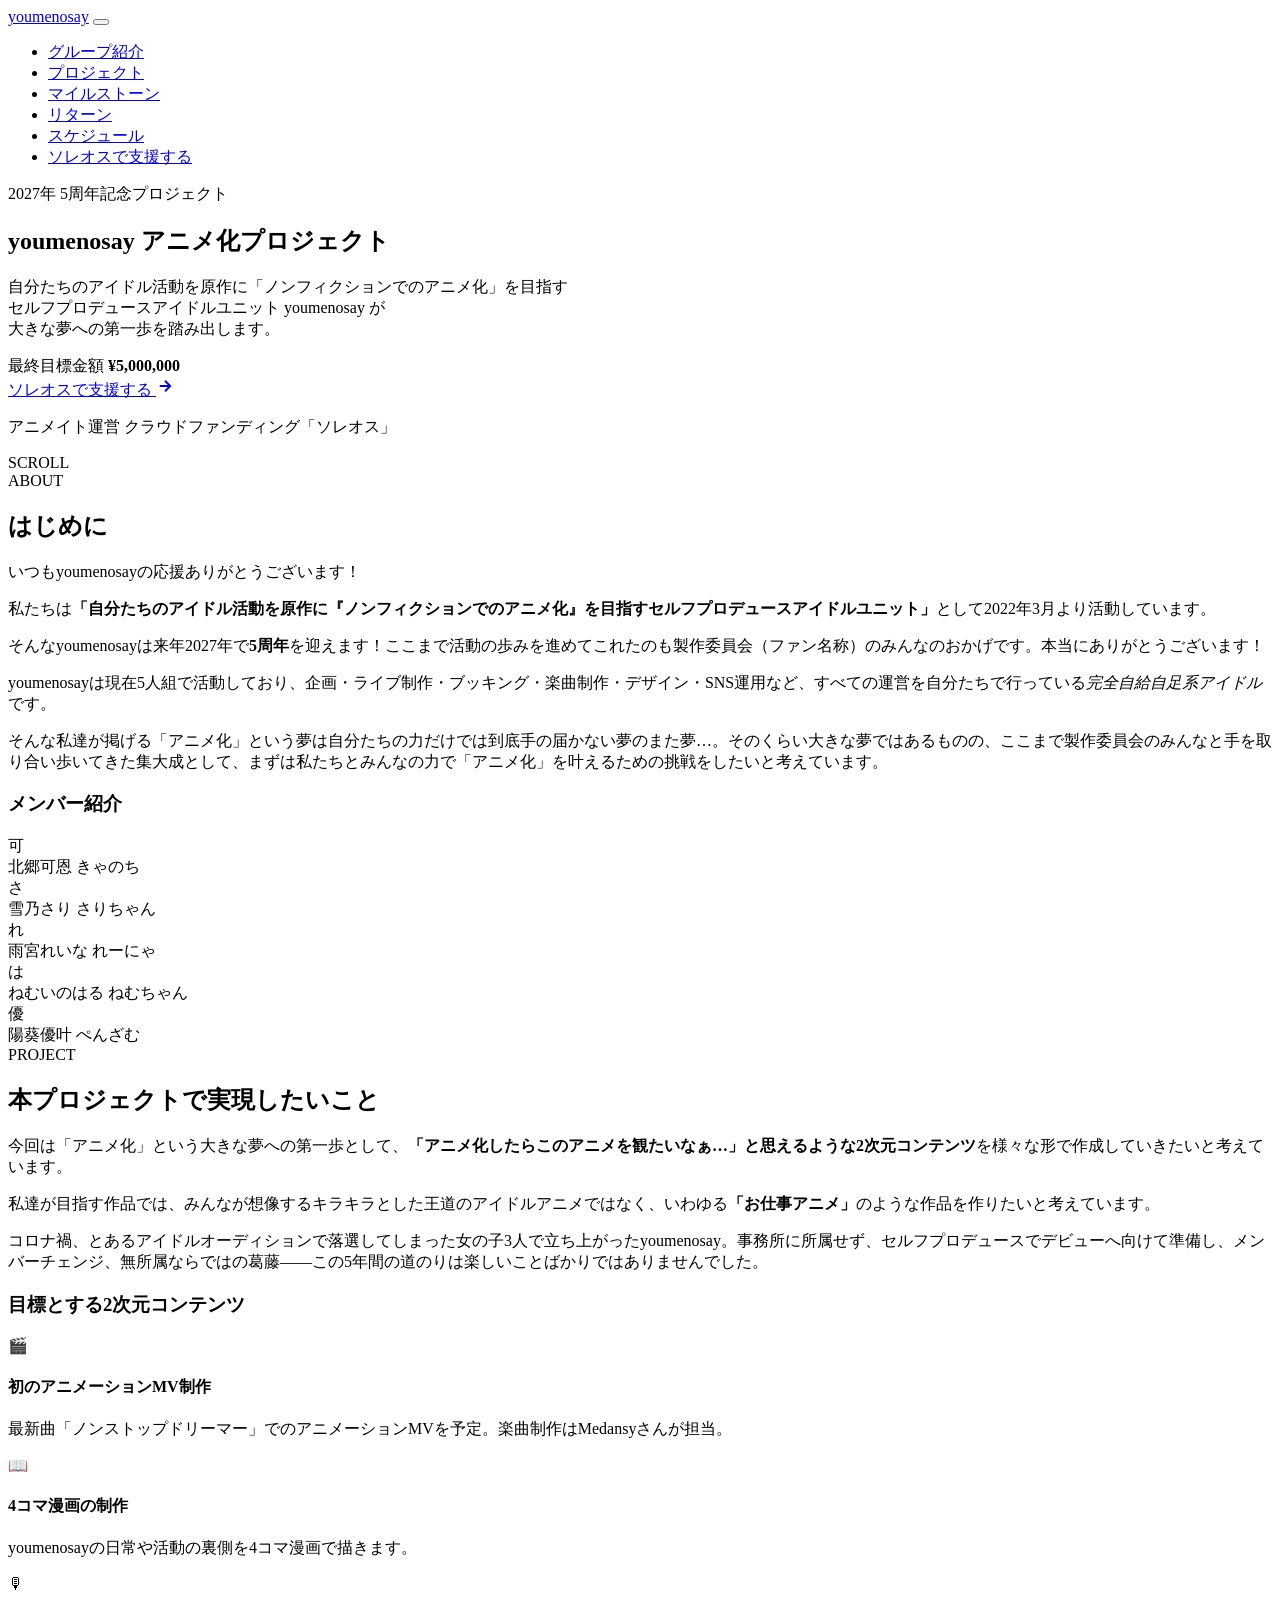
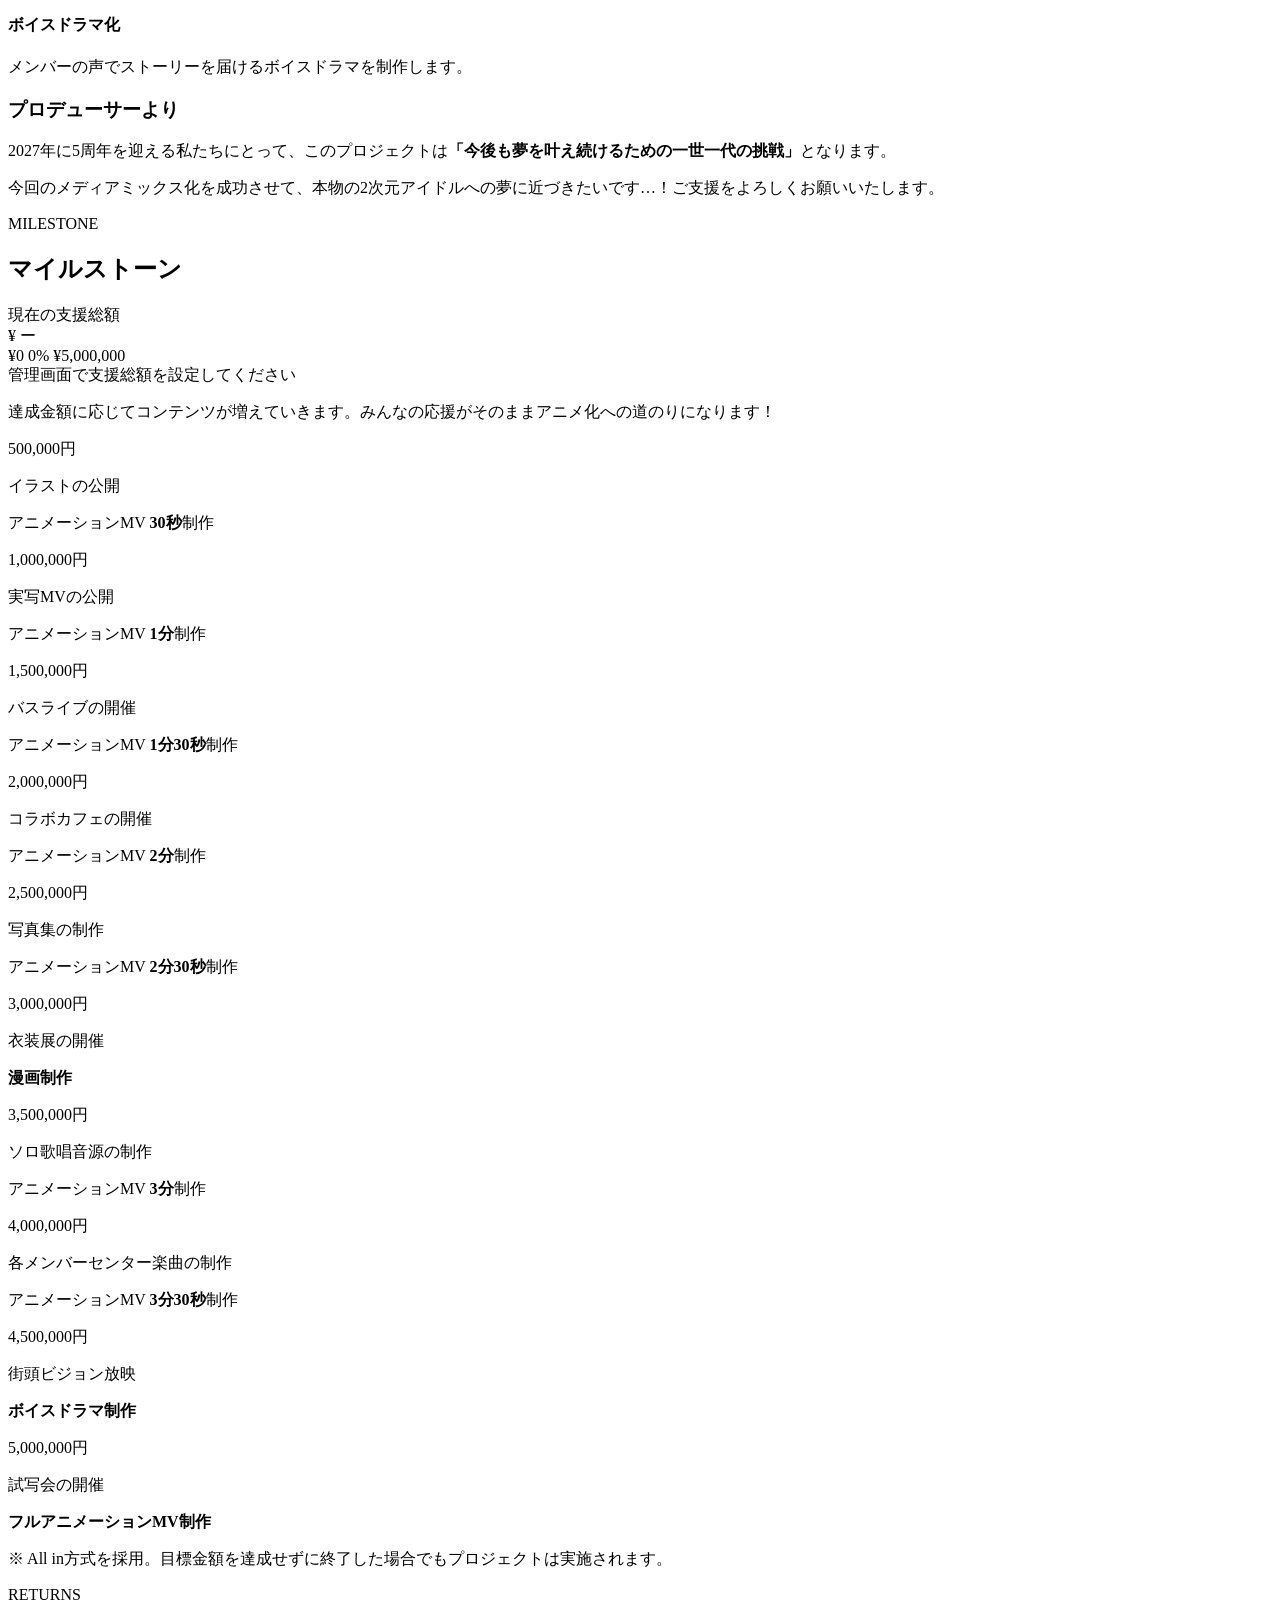
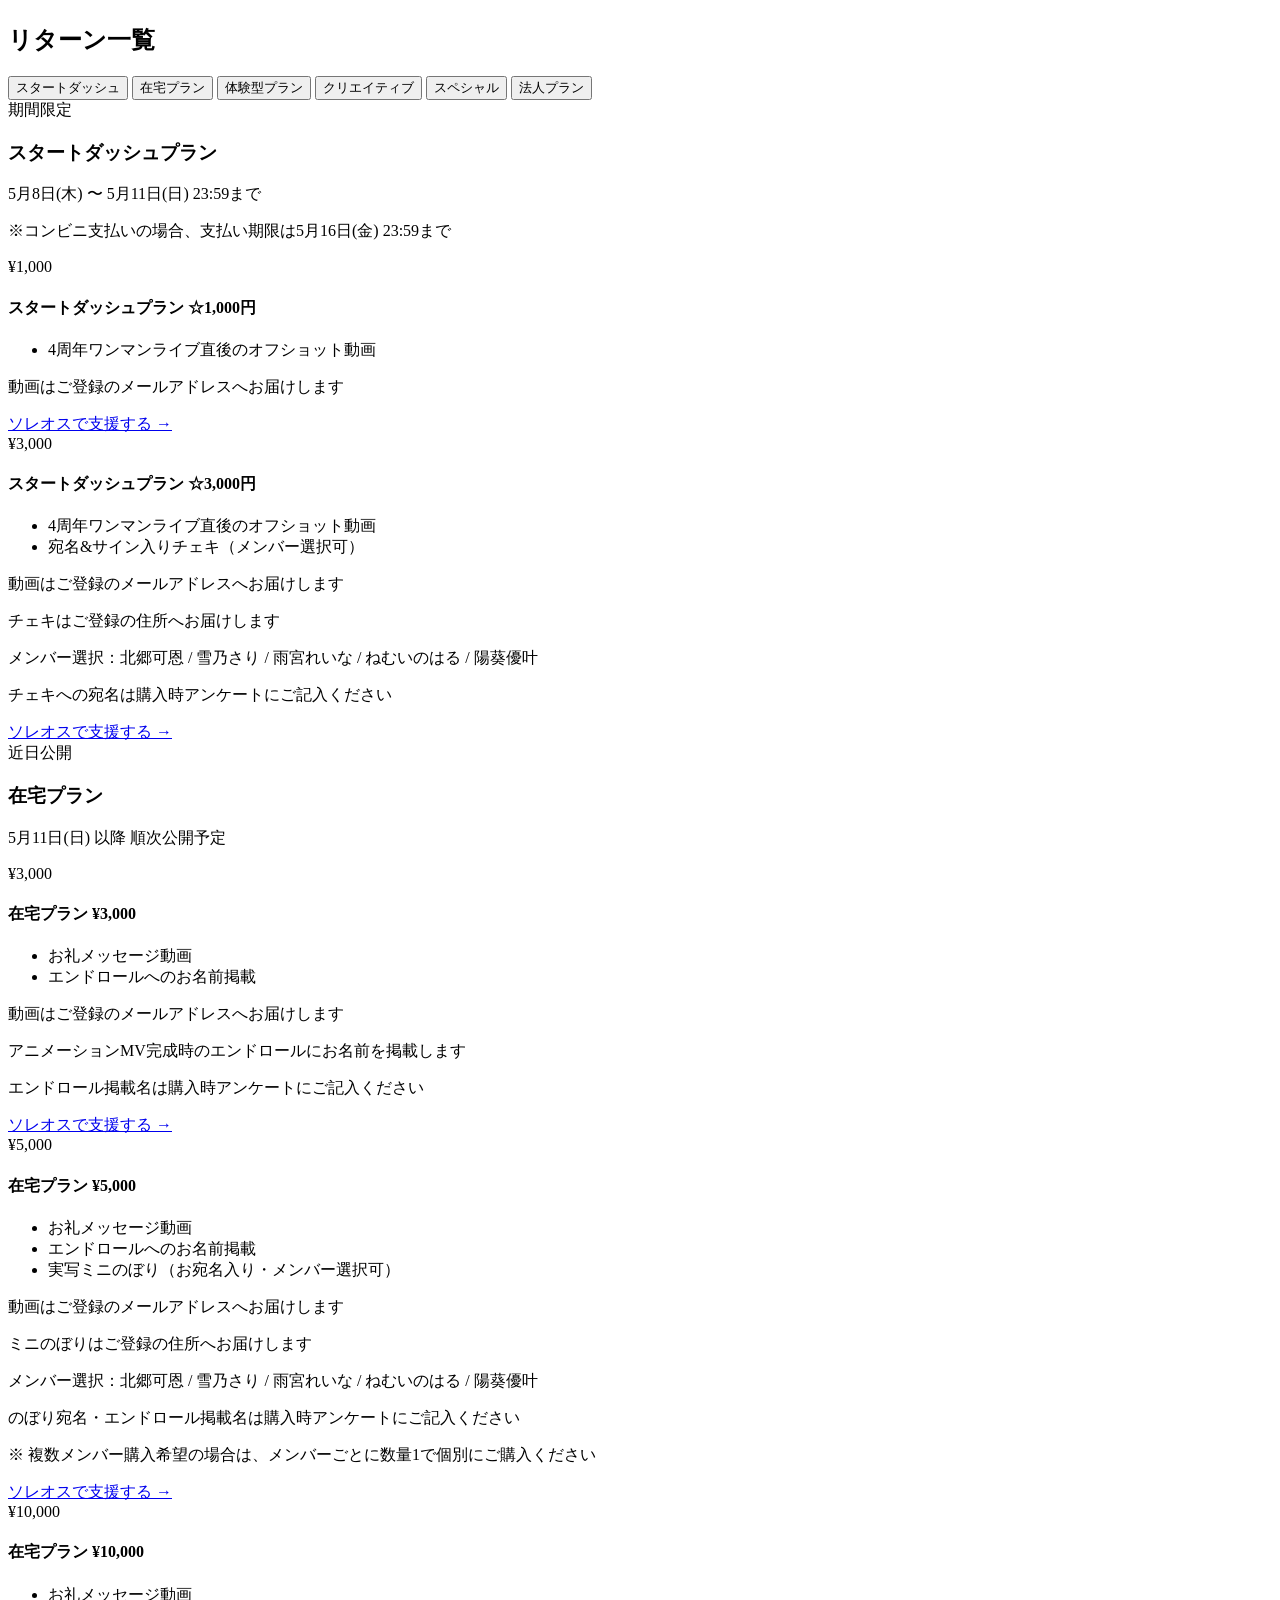
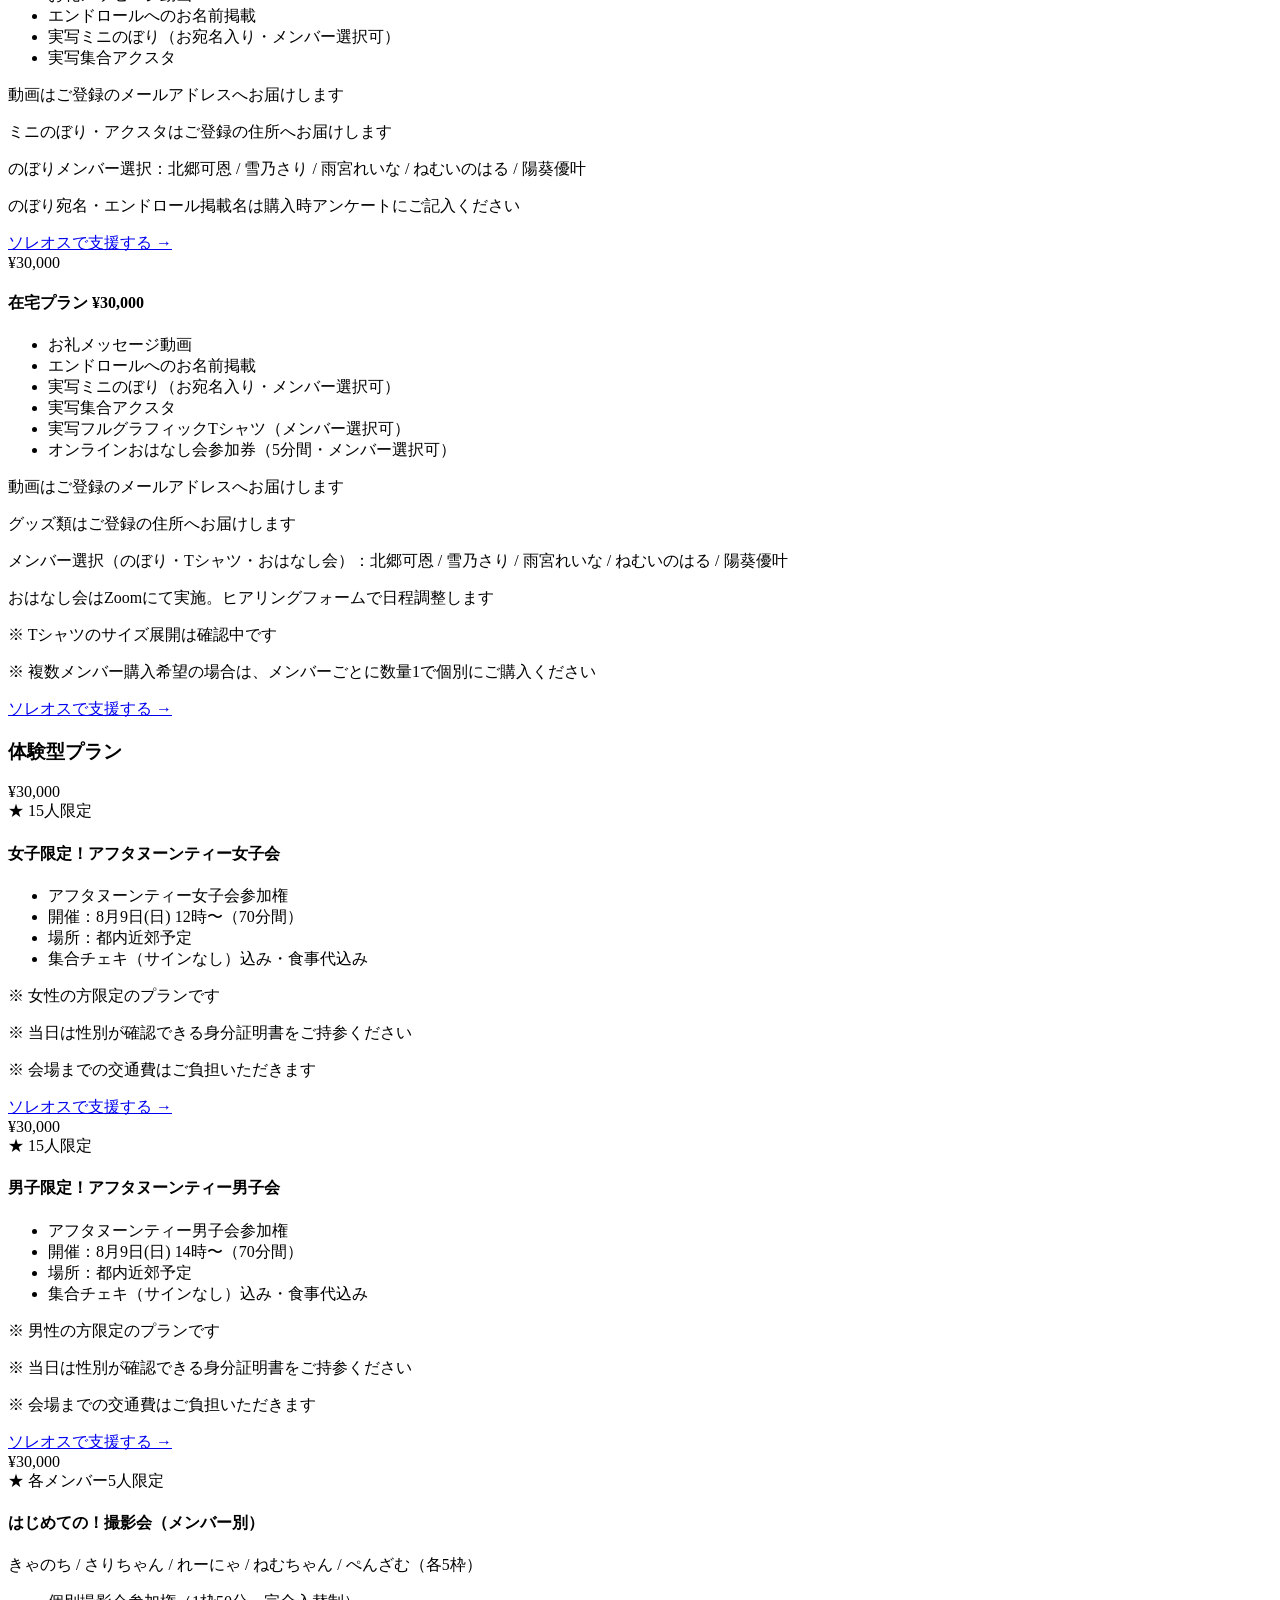
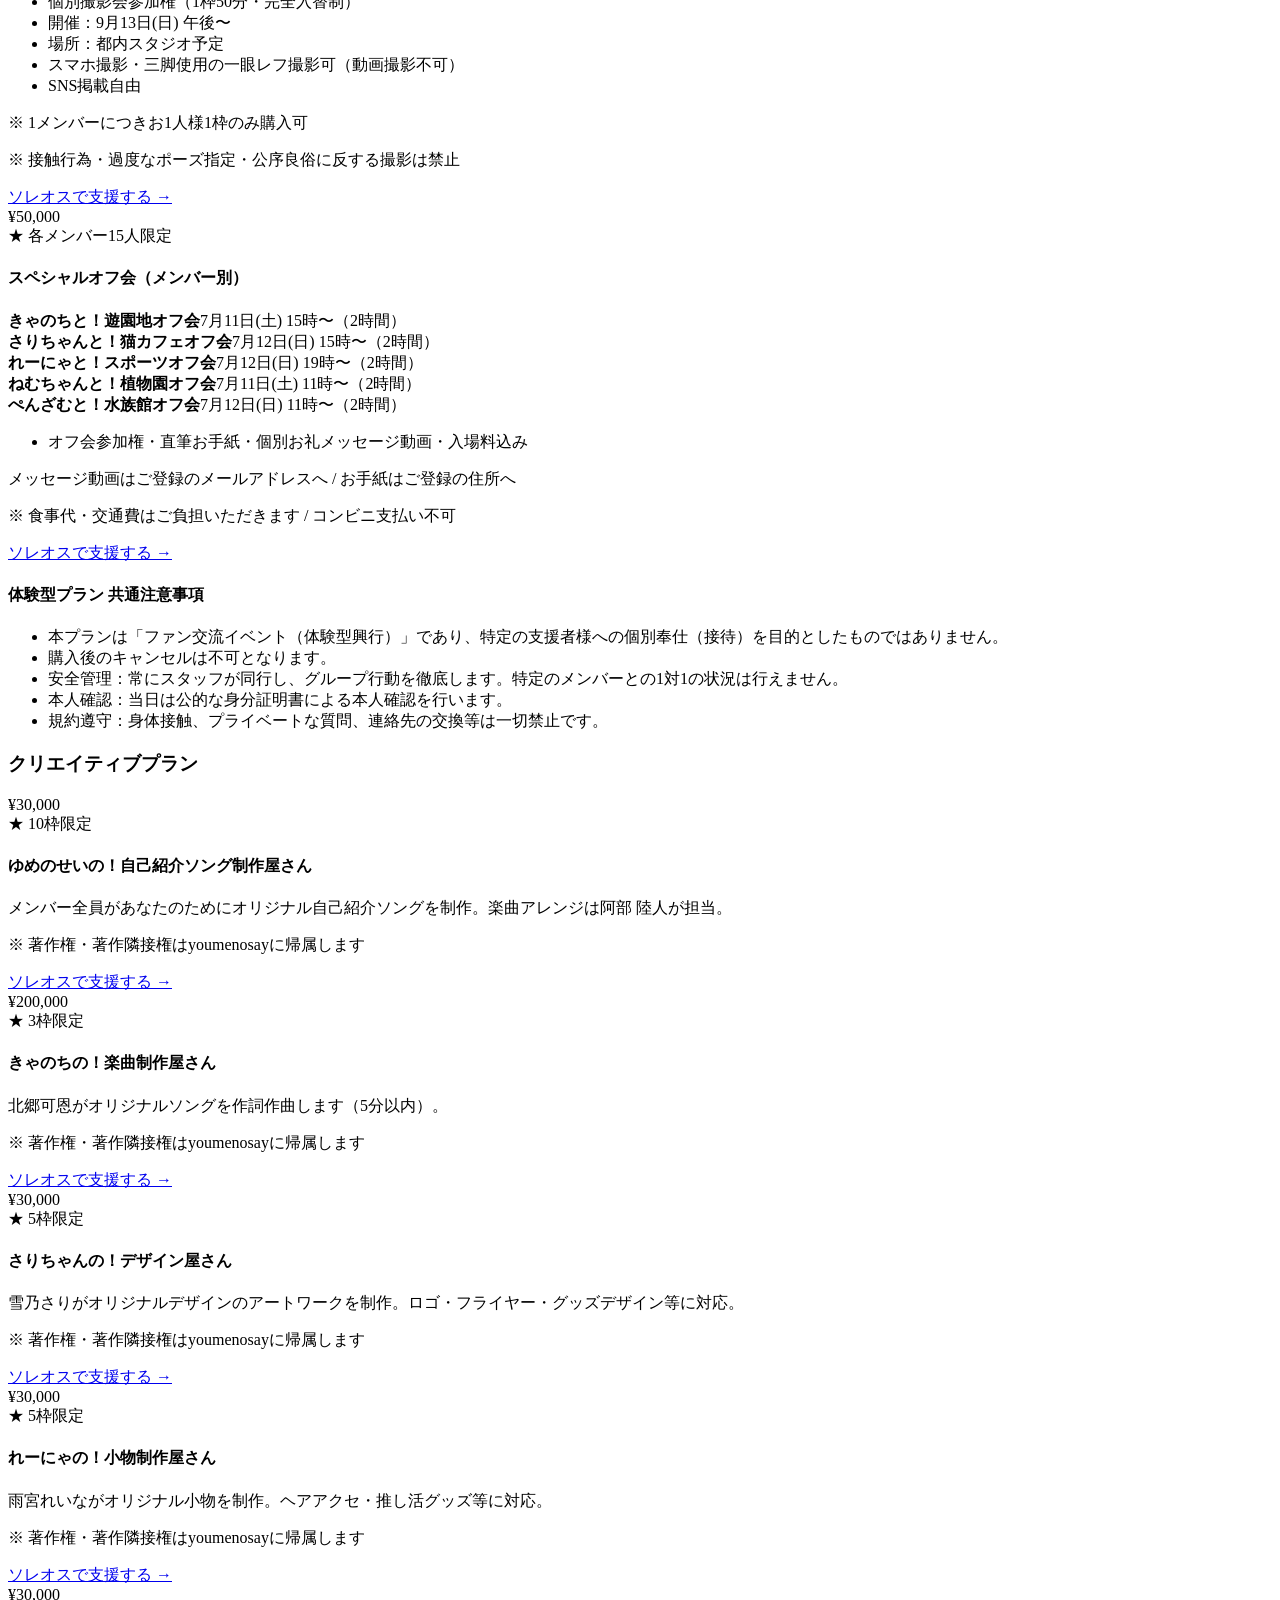
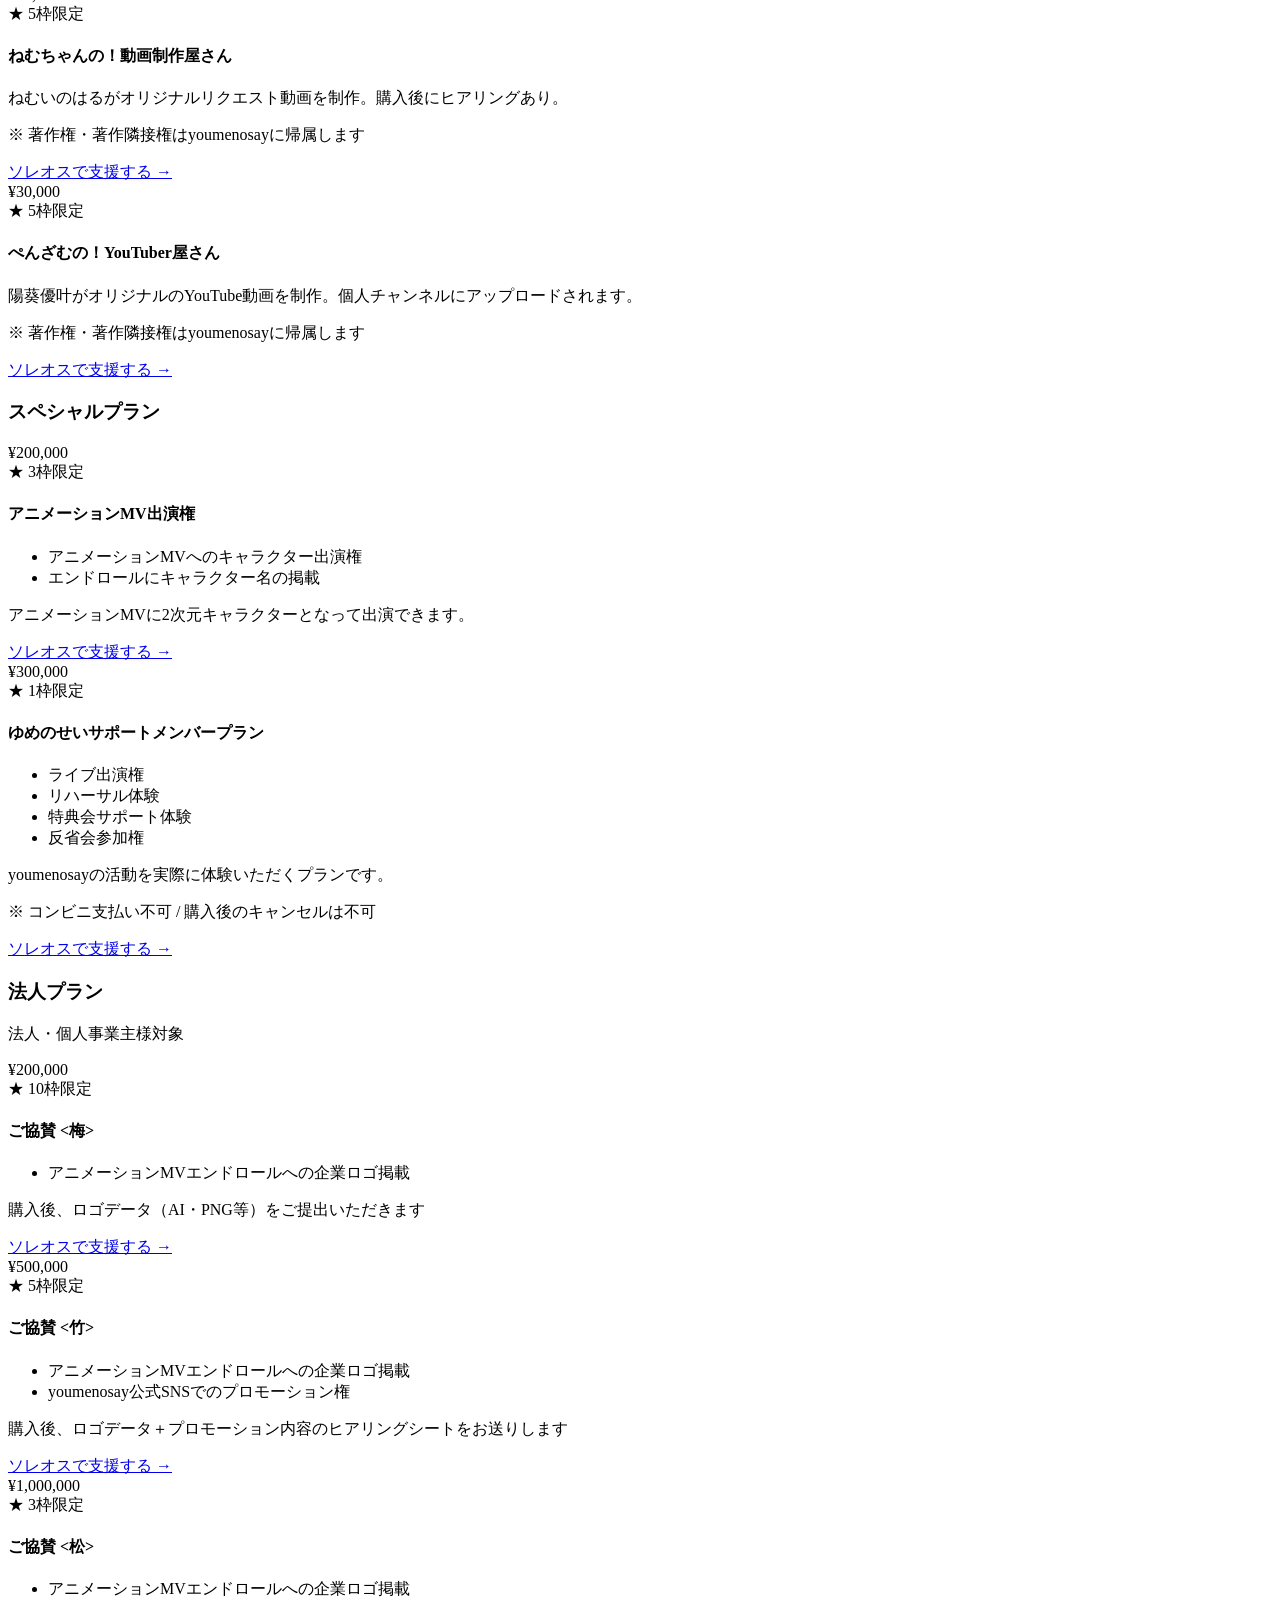
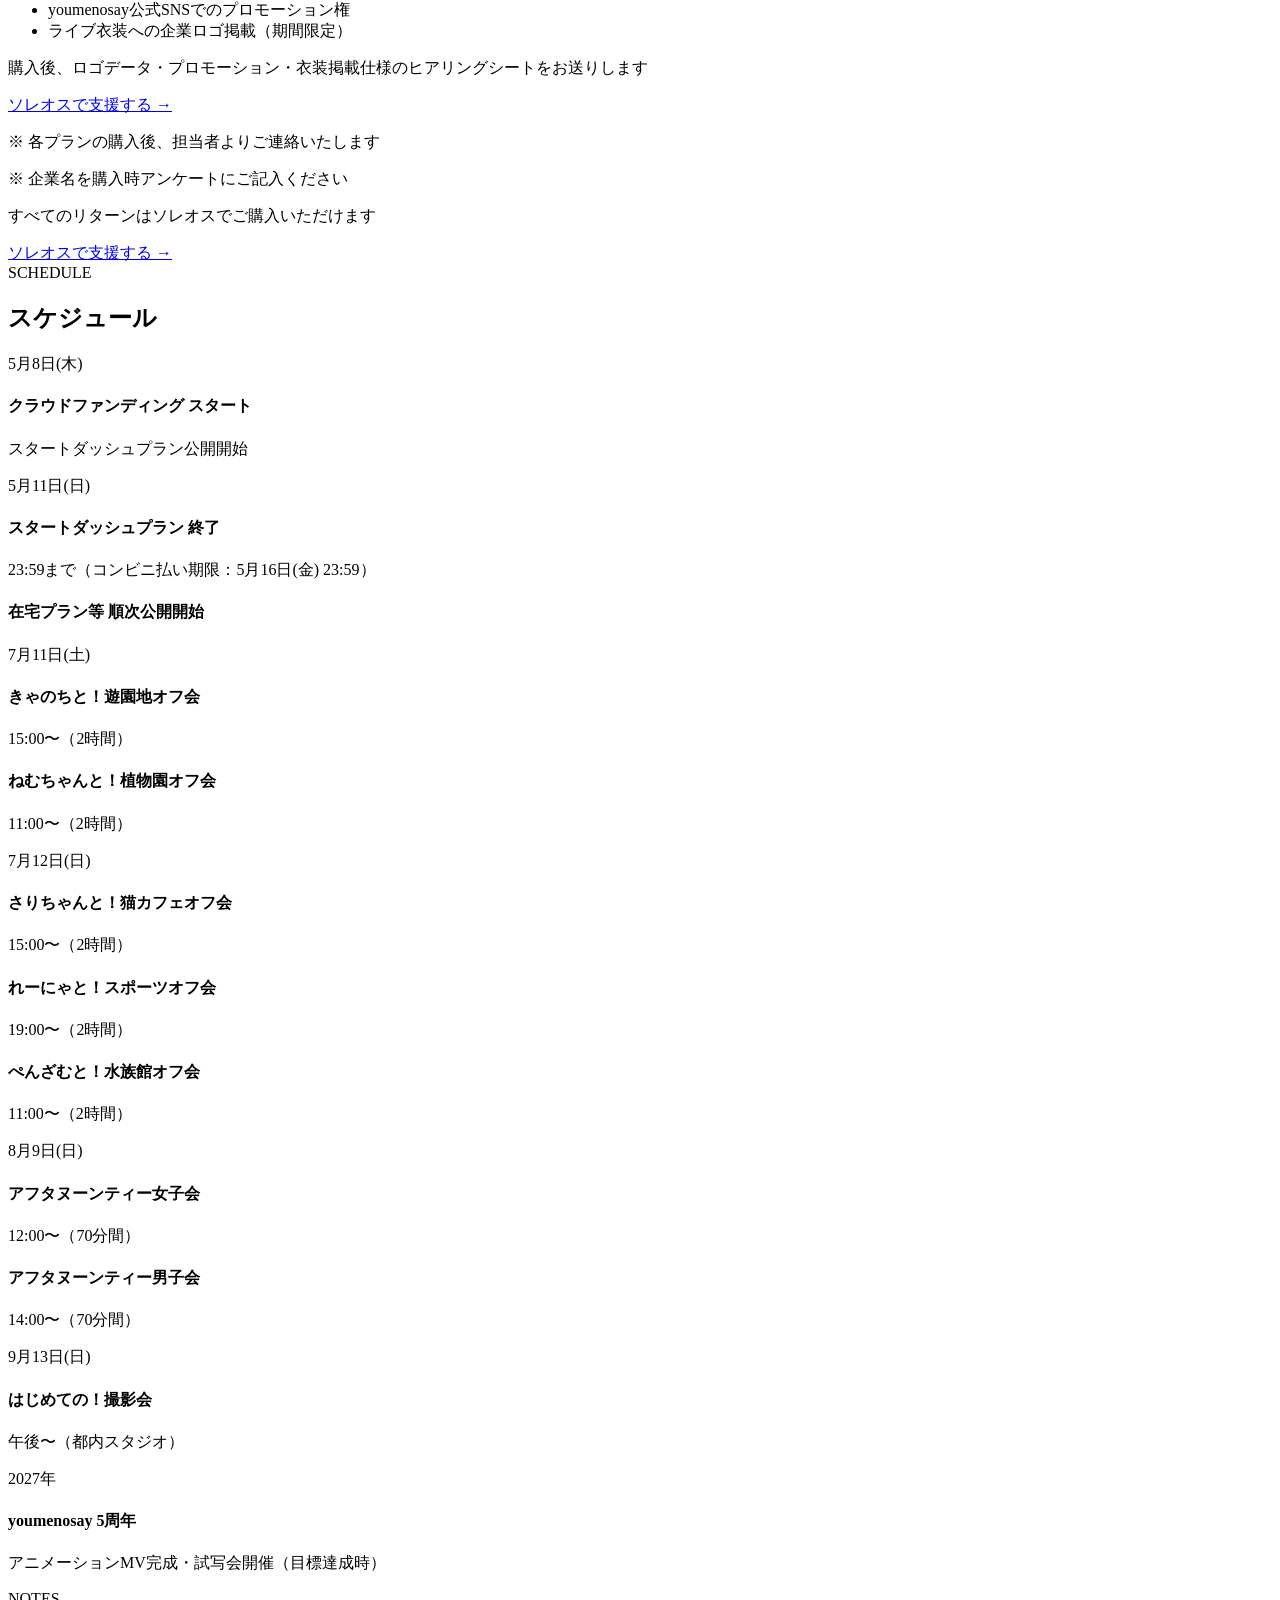
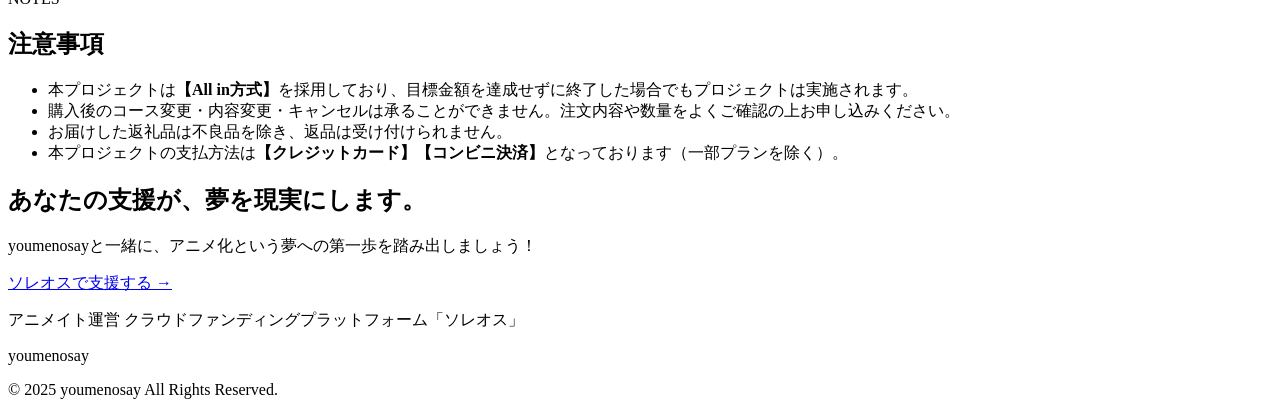
==== index.html @ 02b9a56f "Add files via upload" ====
<!DOCTYPE html>
<html lang="ja">
<head>
  <meta charset="UTF-8">
  <meta name="viewport" content="width=device-width, initial-scale=1.0">
  <meta name="description" content="youmenosayアニメ化プロジェクト。セルフプロデュースアイドルユニットyoumenosayの5周年に向けた「アニメ化」クラウドファンディングです。">
  <title>youmenosay アニメ化プロジェクト</title>
  <link rel="preconnect" href="https://fonts.googleapis.com">
  <link rel="preconnect" href="https://fonts.gstatic.com" crossorigin>
  <link href="https://fonts.googleapis.com/css2?family=Zen+Maru+Gothic:wght@400;500;700;900&family=Noto+Sans+JP:wght@300;400;500;700&display=swap" rel="stylesheet">
  <link rel="stylesheet" href="style.css">
  <script src="config.js"></script>
  <script src="images-data.js"></script>
</head>
<body>

<!-- ===== NAV ===== -->
<nav class="nav" id="mainNav">
  <div class="nav-inner">
    <a href="#" class="nav-logo">youmenosay</a>
    <button class="nav-burger" id="navBurger" aria-label="メニューを開く" aria-expanded="false">
      <span></span><span></span><span></span>
    </button>
    <ul class="nav-links" id="navLinks">
      <li><a href="#about">グループ紹介</a></li>
      <li><a href="#project">プロジェクト</a></li>
      <li><a href="#milestone">マイルストーン</a></li>
      <li><a href="#rewards">リターン</a></li>
      <li><a href="#schedule">スケジュール</a></li>
      <li><a href="#support" class="nav-support-btn soreos-link">ソレオスで支援する</a></li>
    </ul>
  </div>
</nav>

<!-- ===== HERO ===== -->
<section id="hero" class="hero">
  <div class="hero-img-bg" id="heroImgBg"></div>
  <div class="hero-particles" id="heroParticles"></div>
  <div class="hero-content">
    <p class="hero-eyebrow">2027年 5周年記念プロジェクト</p>
    <h1 class="hero-title">
      <span>youmenosay</span>
      <span id="heroTitleText">アニメ化プロジェクト</span>
    </h1>
    <p class="hero-lead" id="heroLeadText">
      自分たちのアイドル活動を原作に「ノンフィクションでのアニメ化」を目指す<br>
      セルフプロデュースアイドルユニット youmenosay が<br>
      大きな夢への第一歩を踏み出します。
    </p>
    <div class="hero-goal-box">
      <span class="hero-goal-label">最終目標金額</span>
      <strong class="hero-goal-num" id="goalAmountDisplay">¥5,000,000</strong>
    </div>
    <a href="#" class="btn-hero soreos-link">
      <span>ソレオスで支援する</span>
      <svg width="18" height="18" viewBox="0 0 24 24" fill="none" stroke="currentColor" stroke-width="2.5" aria-hidden="true"><path d="M5 12h14M12 5l7 7-7 7"/></svg>
    </a>
    <p class="hero-platform-note">アニメイト運営 クラウドファンディング「ソレオス」</p>
  </div>
  <div class="hero-scroll" aria-hidden="true">
    <span>SCROLL</span>
    <div class="hero-scroll-line"></div>
  </div>
</section>

<!-- ===== ABOUT ===== -->
<section id="about" class="section">
  <div class="container">
    <div class="section-header fade-in">
      <span class="section-en">ABOUT</span>
      <h2 class="section-ja">はじめに</h2>
    </div>
    <div class="about-grid fade-in">
      <div class="about-main" id="aboutMainText">
        <p>いつもyoumenosayの応援ありがとうございます！</p>
        <p>私たちは<strong>「自分たちのアイドル活動を原作に『ノンフィクションでのアニメ化』を目指すセルフプロデュースアイドルユニット」</strong>として2022年3月より活動しています。</p>
        <p>そんなyoumenosayは来年2027年で<strong>5周年</strong>を迎えます！ここまで活動の歩みを進めてこれたのも製作委員会（ファン名称）のみんなのおかげです。本当にありがとうございます！</p>
        <p>youmenosayは現在5人組で活動しており、企画・ライブ制作・ブッキング・楽曲制作・デザイン・SNS運用など、すべての運営を自分たちで行っている<em>完全自給自足系アイドル</em>です。</p>
        <p>そんな私達が掲げる「アニメ化」という夢は自分たちの力だけでは到底手の届かない夢のまた夢…。そのくらい大きな夢ではあるものの、ここまで製作委員会のみんなと手を取り合い歩いてきた集大成として、まずは私たちとみんなの力で「アニメ化」を叶えるための挑戦をしたいと考えています。</p>
      </div>
      <div class="members-box">
        <h3>メンバー紹介</h3>
        <div class="member-cards">
          <div class="member-card">
            <div class="member-avatar" data-member="kano">可</div>
            <div class="member-info">
              <span class="member-name">北郷可恩</span>
              <span class="member-nick">きゃのち</span>
            </div>
          </div>
          <div class="member-card">
            <div class="member-avatar" data-member="sari">さ</div>
            <div class="member-info">
              <span class="member-name">雪乃さり</span>
              <span class="member-nick">さりちゃん</span>
            </div>
          </div>
          <div class="member-card">
            <div class="member-avatar" data-member="reina">れ</div>
            <div class="member-info">
              <span class="member-name">雨宮れいな</span>
              <span class="member-nick">れーにゃ</span>
            </div>
          </div>
          <div class="member-card">
            <div class="member-avatar" data-member="haru">は</div>
            <div class="member-info">
              <span class="member-name">ねむいのはる</span>
              <span class="member-nick">ねむちゃん</span>
            </div>
          </div>
          <div class="member-card">
            <div class="member-avatar" data-member="yuka">優</div>
            <div class="member-info">
              <span class="member-name">陽葵優叶</span>
              <span class="member-nick">ぺんざむ</span>
            </div>
          </div>
        </div>
      </div>
    </div>
  </div>
</section>

<!-- ===== PROJECT ===== -->
<section id="project" class="section section-alt">
  <div class="container">
    <div class="section-header fade-in">
      <span class="section-en">PROJECT</span>
      <h2 class="section-ja">本プロジェクトで実現したいこと</h2>
    </div>
    <div class="project-content fade-in">
      <div id="projectMainText">
        <p>今回は「アニメ化」という大きな夢への第一歩として、<strong>「アニメ化したらこのアニメを観たいなぁ…」と思えるような2次元コンテンツ</strong>を様々な形で作成していきたいと考えています。</p>
        <p>私達が目指す作品では、みんなが想像するキラキラとした王道のアイドルアニメではなく、いわゆる<strong>「お仕事アニメ」</strong>のような作品を作りたいと考えています。</p>
        <p>コロナ禍、とあるアイドルオーディションで落選してしまった女の子3人で立ち上がったyoumenosay。事務所に所属せず、セルフプロデュースでデビューへ向けて準備し、メンバーチェンジ、無所属ならではの葛藤——この5年間の道のりは楽しいことばかりではありませんでした。</p>
      </div>

      <!-- プロジェクト説明画像（管理画面から追加） -->
      <div class="proj-img-gallery" id="projectImageGallery" style="display:none"></div>

      <div class="project-goals">
        <h3>目標とする2次元コンテンツ</h3>
        <div class="goal-cards">
          <div class="goal-card">
            <div class="goal-icon">🎬</div>
            <h4>初のアニメーションMV制作</h4>
            <p>最新曲「ノンストップドリーマー」でのアニメーションMVを予定。楽曲制作はMedansyさんが担当。</p>
          </div>
          <div class="goal-card">
            <div class="goal-icon">📖</div>
            <h4>4コマ漫画の制作</h4>
            <p>youmenosayの日常や活動の裏側を4コマ漫画で描きます。</p>
          </div>
          <div class="goal-card">
            <div class="goal-icon">🎙</div>
            <h4>ボイスドラマ化</h4>
            <p>メンバーの声でストーリーを届けるボイスドラマを制作します。</p>
          </div>
        </div>
      </div>

      <div class="message-box">
        <h3>プロデューサーより</h3>
        <div id="producerMessageText">
          <p>2027年に5周年を迎える私たちにとって、このプロジェクトは<strong>「今後も夢を叶え続けるための一世一代の挑戦」</strong>となります。</p>
          <p>今回のメディアミックス化を成功させて、本物の2次元アイドルへの夢に近づきたいです…！ご支援をよろしくお願いいたします。</p>
        </div>
      </div>
    </div>
  </div>
</section>

<!-- ===== MILESTONE ===== -->
<section id="milestone" class="section">
  <div class="container">
    <div class="section-header fade-in">
      <span class="section-en">MILESTONE</span>
      <h2 class="section-ja">マイルストーン</h2>
    </div>

    <!-- 進捗バー -->
    <div class="milestone-progress-box fade-in">
      <div class="mpb-top">
        <div>
          <div class="mpb-label">現在の支援総額</div>
          <div class="mpb-amount" id="mpbAmount">¥ ー</div>
        </div>
        <div class="mpb-updated" id="mpbUpdated"></div>
      </div>
      <div class="mpb-bar-outer">
        <div class="mpb-bar-inner" id="mpbBar"></div>
      </div>
      <div class="mpb-bar-foot">
        <span>¥0</span>
        <span id="mpbPercent">0%</span>
        <span>¥5,000,000</span>
      </div>
      <div class="mpb-next" id="mpbNext">管理画面で支援総額を設定してください</div>
    </div>

    <p class="milestone-intro fade-in">達成金額に応じてコンテンツが増えていきます。みんなの応援がそのままアニメ化への道のりになります！</p>

    <div class="milestone-list fade-in">

      <div class="milestone-item" data-amount="500000">
        <div class="milestone-amount">500,000円</div>
        <div class="milestone-content">
          <p>イラストの公開</p>
          <p>アニメーションMV <strong>30秒</strong>制作</p>
        </div>
      </div>
      <div class="milestone-item" data-amount="1000000">
        <div class="milestone-amount">1,000,000円</div>
        <div class="milestone-content">
          <p>実写MVの公開</p>
          <p>アニメーションMV <strong>1分</strong>制作</p>
        </div>
      </div>
      <div class="milestone-item" data-amount="1500000">
        <div class="milestone-amount">1,500,000円</div>
        <div class="milestone-content">
          <p>バスライブの開催</p>
          <p>アニメーションMV <strong>1分30秒</strong>制作</p>
        </div>
      </div>
      <div class="milestone-item" data-amount="2000000">
        <div class="milestone-amount">2,000,000円</div>
        <div class="milestone-content">
          <p>コラボカフェの開催</p>
          <p>アニメーションMV <strong>2分</strong>制作</p>
        </div>
      </div>
      <div class="milestone-item" data-amount="2500000">
        <div class="milestone-amount">2,500,000円</div>
        <div class="milestone-content">
          <p>写真集の制作</p>
          <p>アニメーションMV <strong>2分30秒</strong>制作</p>
        </div>
      </div>
      <div class="milestone-item" data-amount="3000000">
        <div class="milestone-amount">3,000,000円</div>
        <div class="milestone-content">
          <p>衣装展の開催</p>
          <p><strong>漫画制作</strong></p>
        </div>
      </div>
      <div class="milestone-item" data-amount="3500000">
        <div class="milestone-amount">3,500,000円</div>
        <div class="milestone-content">
          <p>ソロ歌唱音源の制作</p>
          <p>アニメーションMV <strong>3分</strong>制作</p>
        </div>
      </div>
      <div class="milestone-item" data-amount="4000000">
        <div class="milestone-amount">4,000,000円</div>
        <div class="milestone-content">
          <p>各メンバーセンター楽曲の制作</p>
          <p>アニメーションMV <strong>3分30秒</strong>制作</p>
        </div>
      </div>
      <div class="milestone-item" data-amount="4500000">
        <div class="milestone-amount">4,500,000円</div>
        <div class="milestone-content">
          <p>街頭ビジョン放映</p>
          <p><strong>ボイスドラマ制作</strong></p>
        </div>
      </div>
      <div class="milestone-item milestone-final" data-amount="5000000">
        <div class="milestone-amount">5,000,000円</div>
        <div class="milestone-content">
          <p>試写会の開催</p>
          <p><strong>フルアニメーションMV制作</strong></p>
        </div>
      </div>

    </div>
    <p class="milestone-note fade-in">※ All in方式を採用。目標金額を達成せずに終了した場合でもプロジェクトは実施されます。</p>
  </div>
</section>

<!-- ===== REWARDS ===== -->
<section id="rewards" class="section section-alt">
  <div class="container">
    <div class="section-header fade-in">
      <span class="section-en">RETURNS</span>
      <h2 class="section-ja">リターン一覧</h2>
    </div>

    <div class="reward-tabs fade-in" id="rewardTabs">
      <button class="reward-tab active" data-tab="startdash">スタートダッシュ</button>
      <button class="reward-tab" data-tab="zaitaku">在宅プラン</button>
      <button class="reward-tab" data-tab="taiken">体験型プラン</button>
      <button class="reward-tab" data-tab="creative">クリエイティブ</button>
      <button class="reward-tab" data-tab="special">スペシャル</button>
      <button class="reward-tab" data-tab="hojin">法人プラン</button>
    </div>

    <!-- スタートダッシュプラン -->
    <div class="reward-panel active" id="tab-startdash">
      <div class="plan-header limited">
        <span class="plan-badge">期間限定</span>
        <h3>スタートダッシュプラン</h3>
        <p class="plan-period">5月8日(木) 〜 5月11日(日) 23:59まで</p>
        <p class="plan-note">※コンビニ支払いの場合、支払い期限は5月16日(金) 23:59まで</p>
      </div>
      <div class="reward-cards">
        <div class="reward-card" data-reward-id="startdash_1000">
          <div class="reward-card-img" style="display:none"></div>
          <div class="reward-price">¥1,000</div>
          <h4>スタートダッシュプラン ☆1,000円</h4>
          <ul class="reward-items">
            <li>4周年ワンマンライブ直後のオフショット動画</li>
          </ul>
          <div class="reward-delivery">
            <p>動画はご登録のメールアドレスへお届けします</p>
          </div>
          <a href="#" class="btn-reward soreos-link">ソレオスで支援する →</a>
        </div>
        <div class="reward-card" data-reward-id="startdash_3000">
          <div class="reward-card-img" style="display:none"></div>
          <div class="reward-price">¥3,000</div>
          <h4>スタートダッシュプラン ☆3,000円</h4>
          <ul class="reward-items">
            <li>4周年ワンマンライブ直後のオフショット動画</li>
            <li>宛名&サイン入りチェキ（メンバー選択可）</li>
          </ul>
          <div class="reward-delivery">
            <p>動画はご登録のメールアドレスへお届けします</p>
            <p>チェキはご登録の住所へお届けします</p>
            <p>メンバー選択：北郷可恩 / 雪乃さり / 雨宮れいな / ねむいのはる / 陽葵優叶</p>
            <p>チェキへの宛名は購入時アンケートにご記入ください</p>
          </div>
          <a href="#" class="btn-reward soreos-link">ソレオスで支援する →</a>
        </div>
      </div>
    </div>

    <!-- 在宅プラン -->
    <div class="reward-panel" id="tab-zaitaku">
      <div class="plan-header coming-soon">
        <span class="plan-badge">近日公開</span>
        <h3>在宅プラン</h3>
        <p class="plan-period">5月11日(日) 以降 順次公開予定</p>
      </div>
      <div class="reward-cards">
        <div class="reward-card" data-reward-id="zaitaku_3000">
          <div class="reward-card-img" style="display:none"></div>
          <div class="reward-price">¥3,000</div>
          <h4>在宅プラン ¥3,000</h4>
          <ul class="reward-items">
            <li>お礼メッセージ動画</li>
            <li>エンドロールへのお名前掲載</li>
          </ul>
          <div class="reward-delivery">
            <p>動画はご登録のメールアドレスへお届けします</p>
            <p>アニメーションMV完成時のエンドロールにお名前を掲載します</p>
            <p>エンドロール掲載名は購入時アンケートにご記入ください</p>
          </div>
          <a href="#" class="btn-reward soreos-link">ソレオスで支援する →</a>
        </div>
        <div class="reward-card" data-reward-id="zaitaku_5000">
          <div class="reward-card-img" style="display:none"></div>
          <div class="reward-price">¥5,000</div>
          <h4>在宅プラン ¥5,000</h4>
          <ul class="reward-items">
            <li>お礼メッセージ動画</li>
            <li>エンドロールへのお名前掲載</li>
            <li>実写ミニのぼり（お宛名入り・メンバー選択可）</li>
          </ul>
          <div class="reward-delivery">
            <p>動画はご登録のメールアドレスへお届けします</p>
            <p>ミニのぼりはご登録の住所へお届けします</p>
            <p>メンバー選択：北郷可恩 / 雪乃さり / 雨宮れいな / ねむいのはる / 陽葵優叶</p>
            <p>のぼり宛名・エンドロール掲載名は購入時アンケートにご記入ください</p>
            <p>※ 複数メンバー購入希望の場合は、メンバーごとに数量1で個別にご購入ください</p>
          </div>
          <a href="#" class="btn-reward soreos-link">ソレオスで支援する →</a>
        </div>
        <div class="reward-card" data-reward-id="zaitaku_10000">
          <div class="reward-card-img" style="display:none"></div>
          <div class="reward-price">¥10,000</div>
          <h4>在宅プラン ¥10,000</h4>
          <ul class="reward-items">
            <li>お礼メッセージ動画</li>
            <li>エンドロールへのお名前掲載</li>
            <li>実写ミニのぼり（お宛名入り・メンバー選択可）</li>
            <li>実写集合アクスタ</li>
          </ul>
          <div class="reward-delivery">
            <p>動画はご登録のメールアドレスへお届けします</p>
            <p>ミニのぼり・アクスタはご登録の住所へお届けします</p>
            <p>のぼりメンバー選択：北郷可恩 / 雪乃さり / 雨宮れいな / ねむいのはる / 陽葵優叶</p>
            <p>のぼり宛名・エンドロール掲載名は購入時アンケートにご記入ください</p>
          </div>
          <a href="#" class="btn-reward soreos-link">ソレオスで支援する →</a>
        </div>
        <div class="reward-card" data-reward-id="zaitaku_30000">
          <div class="reward-card-img" style="display:none"></div>
          <div class="reward-price">¥30,000</div>
          <h4>在宅プラン ¥30,000</h4>
          <ul class="reward-items">
            <li>お礼メッセージ動画</li>
            <li>エンドロールへのお名前掲載</li>
            <li>実写ミニのぼり（お宛名入り・メンバー選択可）</li>
            <li>実写集合アクスタ</li>
            <li>実写フルグラフィックTシャツ（メンバー選択可）</li>
            <li>オンラインおはなし会参加券（5分間・メンバー選択可）</li>
          </ul>
          <div class="reward-delivery">
            <p>動画はご登録のメールアドレスへお届けします</p>
            <p>グッズ類はご登録の住所へお届けします</p>
            <p>メンバー選択（のぼり・Tシャツ・おはなし会）：北郷可恩 / 雪乃さり / 雨宮れいな / ねむいのはる / 陽葵優叶</p>
            <p>おはなし会はZoomにて実施。ヒアリングフォームで日程調整します</p>
            <p>※ Tシャツのサイズ展開は確認中です</p>
            <p>※ 複数メンバー購入希望の場合は、メンバーごとに数量1で個別にご購入ください</p>
          </div>
          <a href="#" class="btn-reward soreos-link">ソレオスで支援する →</a>
        </div>
      </div>
    </div>

    <!-- 体験型プラン -->
    <div class="reward-panel" id="tab-taiken">
      <div class="plan-header">
        <h3>体験型プラン</h3>
      </div>
      <div class="reward-cards">
        <div class="reward-card" data-reward-id="taiken_women30">
          <div class="reward-card-img" style="display:none"></div>
          <div class="reward-price">¥30,000</div>
          <div class="reward-limit">★ 15人限定</div>
          <h4>女子限定！アフタヌーンティー女子会</h4>
          <ul class="reward-items">
            <li>アフタヌーンティー女子会参加権</li>
            <li>開催：8月9日(日) 12時〜（70分間）</li>
            <li>場所：都内近郊予定</li>
            <li>集合チェキ（サインなし）込み・食事代込み</li>
          </ul>
          <div class="reward-delivery">
            <p>※ 女性の方限定のプランです</p>
            <p>※ 当日は性別が確認できる身分証明書をご持参ください</p>
            <p>※ 会場までの交通費はご負担いただきます</p>
          </div>
          <a href="#" class="btn-reward soreos-link">ソレオスで支援する →</a>
        </div>
        <div class="reward-card" data-reward-id="taiken_men30">
          <div class="reward-card-img" style="display:none"></div>
          <div class="reward-price">¥30,000</div>
          <div class="reward-limit">★ 15人限定</div>
          <h4>男子限定！アフタヌーンティー男子会</h4>
          <ul class="reward-items">
            <li>アフタヌーンティー男子会参加権</li>
            <li>開催：8月9日(日) 14時〜（70分間）</li>
            <li>場所：都内近郊予定</li>
            <li>集合チェキ（サインなし）込み・食事代込み</li>
          </ul>
          <div class="reward-delivery">
            <p>※ 男性の方限定のプランです</p>
            <p>※ 当日は性別が確認できる身分証明書をご持参ください</p>
            <p>※ 会場までの交通費はご負担いただきます</p>
          </div>
          <a href="#" class="btn-reward soreos-link">ソレオスで支援する →</a>
        </div>
        <div class="reward-card" data-reward-id="taiken_photo30">
          <div class="reward-card-img" style="display:none"></div>
          <div class="reward-price">¥30,000</div>
          <div class="reward-limit">★ 各メンバー5人限定</div>
          <h4>はじめての！撮影会（メンバー別）</h4>
          <p class="reward-variants">きゃのち / さりちゃん / れーにゃ / ねむちゃん / ぺんざむ（各5枠）</p>
          <ul class="reward-items">
            <li>個別撮影会参加権（1枠50分・完全入替制）</li>
            <li>開催：9月13日(日) 午後〜</li>
            <li>場所：都内スタジオ予定</li>
            <li>スマホ撮影・三脚使用の一眼レフ撮影可（動画撮影不可）</li>
            <li>SNS掲載自由</li>
          </ul>
          <div class="reward-delivery">
            <p>※ 1メンバーにつきお1人様1枠のみ購入可</p>
            <p>※ 接触行為・過度なポーズ指定・公序良俗に反する撮影は禁止</p>
          </div>
          <a href="#" class="btn-reward soreos-link">ソレオスで支援する →</a>
        </div>
        <div class="reward-card" data-reward-id="taiken_offkai50">
          <div class="reward-card-img" style="display:none"></div>
          <div class="reward-price">¥50,000</div>
          <div class="reward-limit">★ 各メンバー15人限定</div>
          <h4>スペシャルオフ会（メンバー別）</h4>
          <div class="offkai-list">
            <div class="offkai-item"><strong>きゃのちと！遊園地オフ会</strong><span>7月11日(土) 15時〜（2時間）</span></div>
            <div class="offkai-item"><strong>さりちゃんと！猫カフェオフ会</strong><span>7月12日(日) 15時〜（2時間）</span></div>
            <div class="offkai-item"><strong>れーにゃと！スポーツオフ会</strong><span>7月12日(日) 19時〜（2時間）</span></div>
            <div class="offkai-item"><strong>ねむちゃんと！植物園オフ会</strong><span>7月11日(土) 11時〜（2時間）</span></div>
            <div class="offkai-item"><strong>ぺんざむと！水族館オフ会</strong><span>7月12日(日) 11時〜（2時間）</span></div>
          </div>
          <ul class="reward-items">
            <li>オフ会参加権・直筆お手紙・個別お礼メッセージ動画・入場料込み</li>
          </ul>
          <div class="reward-delivery">
            <p>メッセージ動画はご登録のメールアドレスへ / お手紙はご登録の住所へ</p>
            <p>※ 食事代・交通費はご負担いただきます / コンビニ支払い不可</p>
          </div>
          <a href="#" class="btn-reward soreos-link">ソレオスで支援する →</a>
        </div>
      </div>
      <div class="plan-notice">
        <h4>体験型プラン 共通注意事項</h4>
        <ul>
          <li>本プランは「ファン交流イベント（体験型興行）」であり、特定の支援者様への個別奉仕（接待）を目的としたものではありません。</li>
          <li>購入後のキャンセルは不可となります。</li>
          <li>安全管理：常にスタッフが同行し、グループ行動を徹底します。特定のメンバーとの1対1の状況は行えません。</li>
          <li>本人確認：当日は公的な身分証明書による本人確認を行います。</li>
          <li>規約遵守：身体接触、プライベートな質問、連絡先の交換等は一切禁止です。</li>
        </ul>
      </div>
    </div>

    <!-- クリエイティブプラン -->
    <div class="reward-panel" id="tab-creative">
      <div class="plan-header">
        <h3>クリエイティブプラン</h3>
      </div>
      <div class="reward-cards">
        <div class="reward-card" data-reward-id="creative_intro30">
          <div class="reward-card-img" style="display:none"></div>
          <div class="reward-price">¥30,000</div>
          <div class="reward-limit">★ 10枠限定</div>
          <h4>ゆめのせいの！自己紹介ソング制作屋さん</h4>
          <p>メンバー全員があなたのためにオリジナル自己紹介ソングを制作。楽曲アレンジは阿部 陸人が担当。</p>
          <div class="reward-delivery"><p>※ 著作権・著作隣接権はyoumenosayに帰属します</p></div>
          <a href="#" class="btn-reward soreos-link">ソレオスで支援する →</a>
        </div>
        <div class="reward-card" data-reward-id="creative_song200">
          <div class="reward-card-img" style="display:none"></div>
          <div class="reward-price">¥200,000</div>
          <div class="reward-limit">★ 3枠限定</div>
          <h4>きゃのちの！楽曲制作屋さん</h4>
          <p>北郷可恩がオリジナルソングを作詞作曲します（5分以内）。</p>
          <div class="reward-delivery"><p>※ 著作権・著作隣接権はyoumenosayに帰属します</p></div>
          <a href="#" class="btn-reward soreos-link">ソレオスで支援する →</a>
        </div>
        <div class="reward-card" data-reward-id="creative_design30">
          <div class="reward-card-img" style="display:none"></div>
          <div class="reward-price">¥30,000</div>
          <div class="reward-limit">★ 5枠限定</div>
          <h4>さりちゃんの！デザイン屋さん</h4>
          <p>雪乃さりがオリジナルデザインのアートワークを制作。ロゴ・フライヤー・グッズデザイン等に対応。</p>
          <div class="reward-delivery"><p>※ 著作権・著作隣接権はyoumenosayに帰属します</p></div>
          <a href="#" class="btn-reward soreos-link">ソレオスで支援する →</a>
        </div>
        <div class="reward-card" data-reward-id="creative_craft30">
          <div class="reward-card-img" style="display:none"></div>
          <div class="reward-price">¥30,000</div>
          <div class="reward-limit">★ 5枠限定</div>
          <h4>れーにゃの！小物制作屋さん</h4>
          <p>雨宮れいながオリジナル小物を制作。ヘアアクセ・推し活グッズ等に対応。</p>
          <div class="reward-delivery"><p>※ 著作権・著作隣接権はyoumenosayに帰属します</p></div>
          <a href="#" class="btn-reward soreos-link">ソレオスで支援する →</a>
        </div>
        <div class="reward-card" data-reward-id="creative_video30">
          <div class="reward-card-img" style="display:none"></div>
          <div class="reward-price">¥30,000</div>
          <div class="reward-limit">★ 5枠限定</div>
          <h4>ねむちゃんの！動画制作屋さん</h4>
          <p>ねむいのはるがオリジナルリクエスト動画を制作。購入後にヒアリングあり。</p>
          <div class="reward-delivery"><p>※ 著作権・著作隣接権はyoumenosayに帰属します</p></div>
          <a href="#" class="btn-reward soreos-link">ソレオスで支援する →</a>
        </div>
        <div class="reward-card" data-reward-id="creative_yt30">
          <div class="reward-card-img" style="display:none"></div>
          <div class="reward-price">¥30,000</div>
          <div class="reward-limit">★ 5枠限定</div>
          <h4>ぺんざむの！YouTuber屋さん</h4>
          <p>陽葵優叶がオリジナルのYouTube動画を制作。個人チャンネルにアップロードされます。</p>
          <div class="reward-delivery"><p>※ 著作権・著作隣接権はyoumenosayに帰属します</p></div>
          <a href="#" class="btn-reward soreos-link">ソレオスで支援する →</a>
        </div>
      </div>
    </div>

    <!-- スペシャルプラン -->
    <div class="reward-panel" id="tab-special">
      <div class="plan-header">
        <h3>スペシャルプラン</h3>
      </div>
      <div class="reward-cards">
        <div class="reward-card" data-reward-id="special_mv200">
          <div class="reward-card-img" style="display:none"></div>
          <div class="reward-price">¥200,000</div>
          <div class="reward-limit">★ 3枠限定</div>
          <h4>アニメーションMV出演権</h4>
          <ul class="reward-items">
            <li>アニメーションMVへのキャラクター出演権</li>
            <li>エンドロールにキャラクター名の掲載</li>
          </ul>
          <div class="reward-delivery"><p>アニメーションMVに2次元キャラクターとなって出演できます。</p></div>
          <a href="#" class="btn-reward soreos-link">ソレオスで支援する →</a>
        </div>
        <div class="reward-card" data-reward-id="special_support300">
          <div class="reward-card-img" style="display:none"></div>
          <div class="reward-price">¥300,000</div>
          <div class="reward-limit">★ 1枠限定</div>
          <h4>ゆめのせいサポートメンバープラン</h4>
          <ul class="reward-items">
            <li>ライブ出演権</li>
            <li>リハーサル体験</li>
            <li>特典会サポート体験</li>
            <li>反省会参加権</li>
          </ul>
          <div class="reward-delivery">
            <p>youmenosayの活動を実際に体験いただくプランです。</p>
            <p>※ コンビニ支払い不可 / 購入後のキャンセルは不可</p>
          </div>
          <a href="#" class="btn-reward soreos-link">ソレオスで支援する →</a>
        </div>
      </div>
    </div>

    <!-- 法人プラン -->
    <div class="reward-panel" id="tab-hojin">
      <div class="plan-header">
        <h3>法人プラン</h3>
        <p class="plan-period">法人・個人事業主様対象</p>
      </div>
      <div class="reward-cards">
        <div class="reward-card" data-reward-id="hojin_ume200">
          <div class="reward-card-img" style="display:none"></div>
          <div class="reward-price">¥200,000</div>
          <div class="reward-limit">★ 10枠限定</div>
          <h4>ご協賛 &lt;梅&gt;</h4>
          <ul class="reward-items">
            <li>アニメーションMVエンドロールへの企業ロゴ掲載</li>
          </ul>
          <div class="reward-delivery">
            <p>購入後、ロゴデータ（AI・PNG等）をご提出いただきます</p>
          </div>
          <a href="#" class="btn-reward soreos-link">ソレオスで支援する →</a>
        </div>
        <div class="reward-card" data-reward-id="hojin_take500">
          <div class="reward-card-img" style="display:none"></div>
          <div class="reward-price">¥500,000</div>
          <div class="reward-limit">★ 5枠限定</div>
          <h4>ご協賛 &lt;竹&gt;</h4>
          <ul class="reward-items">
            <li>アニメーションMVエンドロールへの企業ロゴ掲載</li>
            <li>youmenosay公式SNSでのプロモーション権</li>
          </ul>
          <div class="reward-delivery">
            <p>購入後、ロゴデータ＋プロモーション内容のヒアリングシートをお送りします</p>
          </div>
          <a href="#" class="btn-reward soreos-link">ソレオスで支援する →</a>
        </div>
        <div class="reward-card" data-reward-id="hojin_matsu1000">
          <div class="reward-card-img" style="display:none"></div>
          <div class="reward-price">¥1,000,000</div>
          <div class="reward-limit">★ 3枠限定</div>
          <h4>ご協賛 &lt;松&gt;</h4>
          <ul class="reward-items">
            <li>アニメーションMVエンドロールへの企業ロゴ掲載</li>
            <li>youmenosay公式SNSでのプロモーション権</li>
            <li>ライブ衣装への企業ロゴ掲載（期間限定）</li>
          </ul>
          <div class="reward-delivery">
            <p>購入後、ロゴデータ・プロモーション・衣装掲載仕様のヒアリングシートをお送りします</p>
          </div>
          <a href="#" class="btn-reward soreos-link">ソレオスで支援する →</a>
        </div>
      </div>
      <div class="plan-notice">
        <p>※ 各プランの購入後、担当者よりご連絡いたします</p>
        <p>※ 企業名を購入時アンケートにご記入ください</p>
      </div>
    </div>

    <!-- リターン品ギャラリー（管理画面から追加） -->
    <div class="reward-gallery-section fade-in" id="rewardGallerySection" style="display:none">
      <div class="section-header" style="margin-top:48px">
        <span class="section-en">GALLERY</span>
        <h3 class="section-ja" style="font-size:1.4rem">リターン品ギャラリー</h3>
      </div>
      <div class="reward-gallery" id="rewardGallery"></div>
    </div>

    <div class="rewards-cta fade-in">
      <p>すべてのリターンはソレオスでご購入いただけます</p>
      <a href="#" class="btn btn-primary btn-large soreos-link">ソレオスで支援する →</a>
    </div>
  </div>
</section>

<!-- ===== 比較表 ===== -->
<section id="comparison" class="section" style="display:none">
  <div class="container">
    <div class="section-header fade-in">
      <span class="section-en">COMPARISON</span>
      <h2 class="section-ja">リターン比較表</h2>
    </div>
    <div class="comparison-wrap fade-in">
      <img id="comparisonImg" src="" alt="リターン比較表" class="comparison-img">
    </div>
  </div>
</section>

<!-- ===== SCHEDULE ===== -->
<section id="schedule" class="section">
  <div class="container">
    <div class="section-header fade-in">
      <span class="section-en">SCHEDULE</span>
      <h2 class="section-ja">スケジュール</h2>
    </div>
    <div class="schedule-timeline fade-in">
      <div class="schedule-item" data-date="2025-05-08">
        <div class="schedule-date">5月8日(木)</div>
        <div class="schedule-content">
          <h4>クラウドファンディング スタート</h4>
          <p>スタートダッシュプラン公開開始</p>
        </div>
      </div>
      <div class="schedule-item" data-date="2025-05-11">
        <div class="schedule-date">5月11日(日)</div>
        <div class="schedule-content">
          <h4>スタートダッシュプラン 終了</h4>
          <p>23:59まで（コンビニ払い期限：5月16日(金) 23:59）</p>
          <h4>在宅プラン等 順次公開開始</h4>
        </div>
      </div>
      <div class="schedule-item" data-date="2025-07-11">
        <div class="schedule-date">7月11日(土)</div>
        <div class="schedule-content">
          <h4>きゃのちと！遊園地オフ会</h4>
          <p>15:00〜（2時間）</p>
          <h4>ねむちゃんと！植物園オフ会</h4>
          <p>11:00〜（2時間）</p>
        </div>
      </div>
      <div class="schedule-item" data-date="2025-07-12">
        <div class="schedule-date">7月12日(日)</div>
        <div class="schedule-content">
          <h4>さりちゃんと！猫カフェオフ会</h4>
          <p>15:00〜（2時間）</p>
          <h4>れーにゃと！スポーツオフ会</h4>
          <p>19:00〜（2時間）</p>
          <h4>ぺんざむと！水族館オフ会</h4>
          <p>11:00〜（2時間）</p>
        </div>
      </div>
      <div class="schedule-item" data-date="2025-08-09">
        <div class="schedule-date">8月9日(日)</div>
        <div class="schedule-content">
          <h4>アフタヌーンティー女子会</h4>
          <p>12:00〜（70分間）</p>
          <h4>アフタヌーンティー男子会</h4>
          <p>14:00〜（70分間）</p>
        </div>
      </div>
      <div class="schedule-item" data-date="2025-09-13">
        <div class="schedule-date">9月13日(日)</div>
        <div class="schedule-content">
          <h4>はじめての！撮影会</h4>
          <p>午後〜（都内スタジオ）</p>
        </div>
      </div>
      <div class="schedule-item highlight" data-date="2027-03-01">
        <div class="schedule-date">2027年</div>
        <div class="schedule-content">
          <h4>youmenosay 5周年</h4>
          <p>アニメーションMV完成・試写会開催（目標達成時）</p>
        </div>
      </div>
    </div>
  </div>
</section>

<!-- ===== NOTES ===== -->
<section id="notes" class="section section-alt">
  <div class="container">
    <div class="section-header fade-in">
      <span class="section-en">NOTES</span>
      <h2 class="section-ja">注意事項</h2>
    </div>
    <div class="notes-content fade-in">
      <ul class="notes-list">
        <li>本プロジェクトは<strong>【All in方式】</strong>を採用しており、目標金額を達成せずに終了した場合でもプロジェクトは実施されます。</li>
        <li>購入後のコース変更・内容変更・キャンセルは承ることができません。注文内容や数量をよくご確認の上お申し込みください。</li>
        <li>お届けした返礼品は不良品を除き、返品は受け付けられません。</li>
        <li>本プロジェクトの支払方法は<strong>【クレジットカード】【コンビニ決済】</strong>となっております（一部プランを除く）。</li>
      </ul>
    </div>
  </div>
</section>

<!-- ===== SUPPORT CTA ===== -->
<section id="support" class="section cta-section">
  <div class="container">
    <h2 class="fade-in">あなたの支援が、夢を現実にします。</h2>
    <p class="fade-in">youmenosayと一緒に、アニメ化という夢への第一歩を踏み出しましょう！</p>
    <a href="#" class="btn btn-primary btn-large soreos-link fade-in">ソレオスで支援する →</a>
    <p class="cta-note fade-in">アニメイト運営 クラウドファンディングプラットフォーム「ソレオス」</p>
  </div>
</section>

<footer class="footer">
  <div class="container">
    <p class="footer-logo">youmenosay</p>
    <p class="footer-copy">&copy; 2025 youmenosay All Rights Reserved.</p>
  </div>
</footer>

<script src="main.js"></script>
</body>
</html>
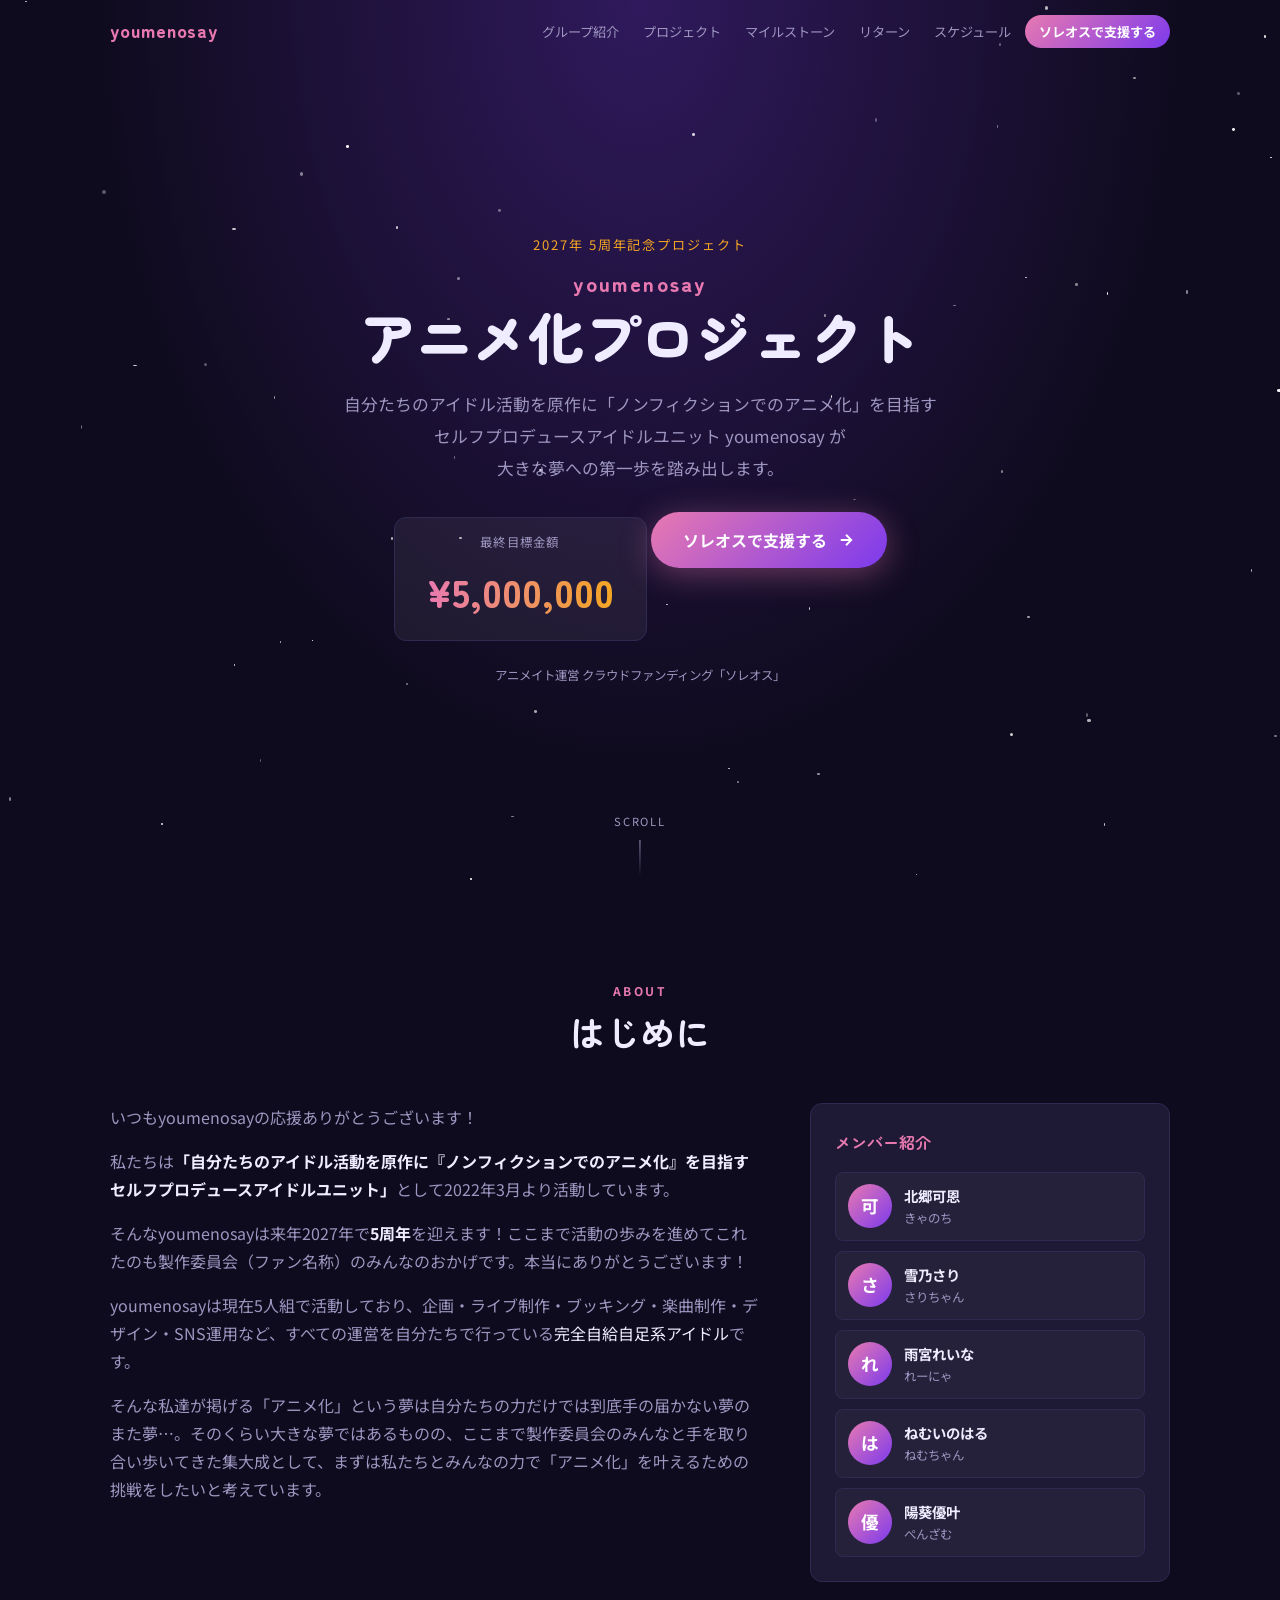
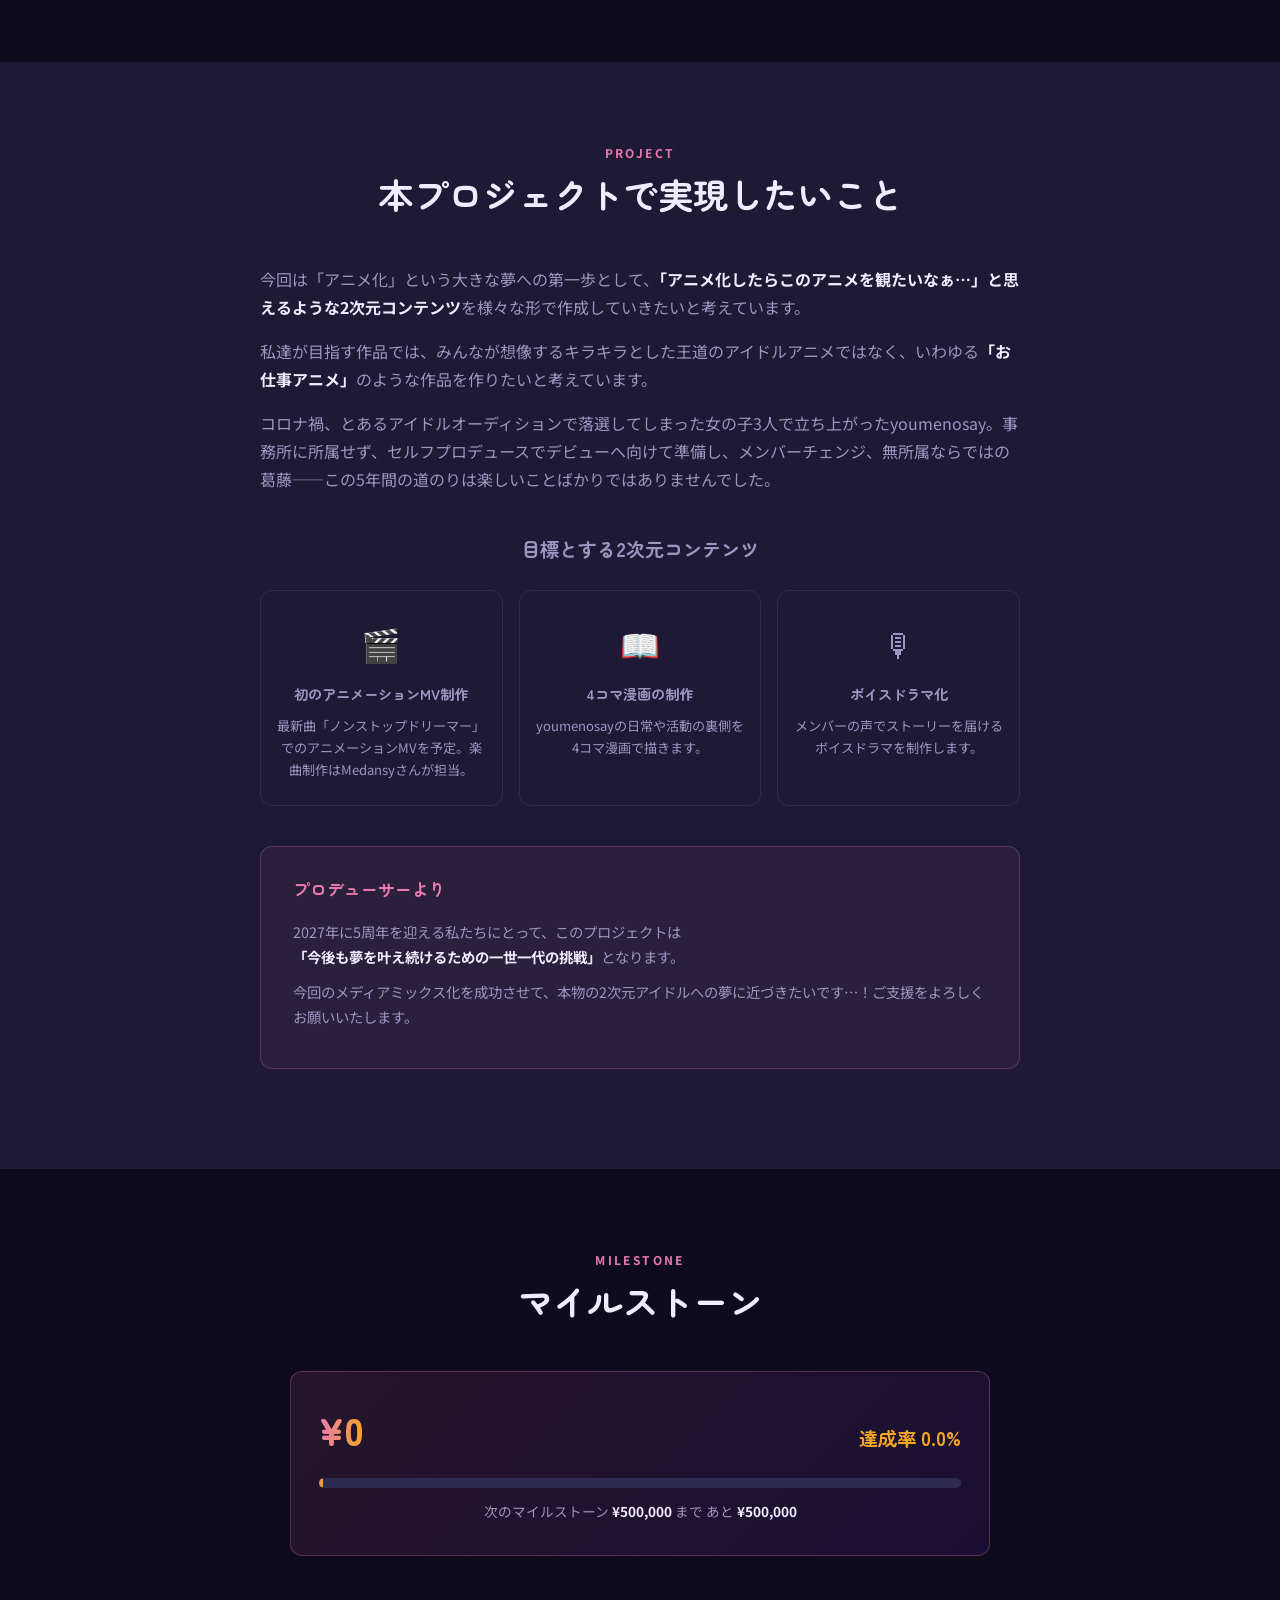
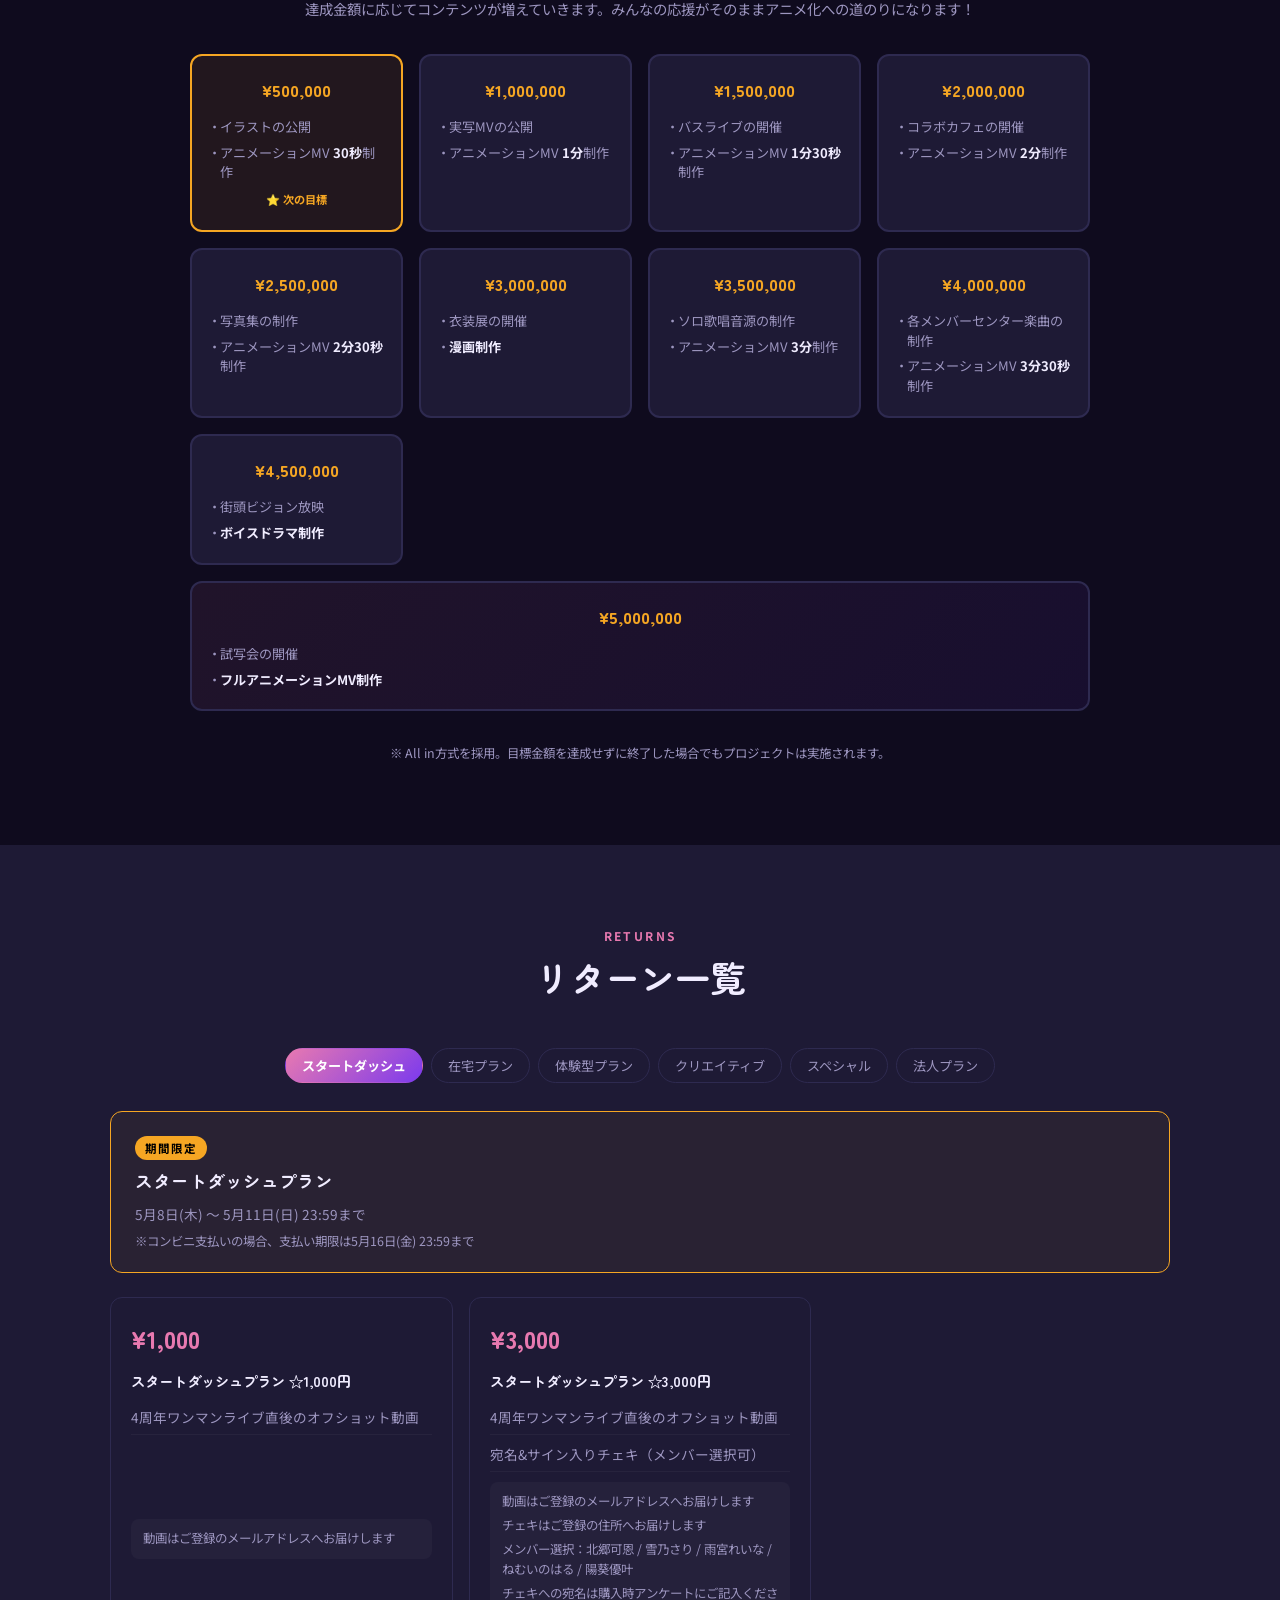
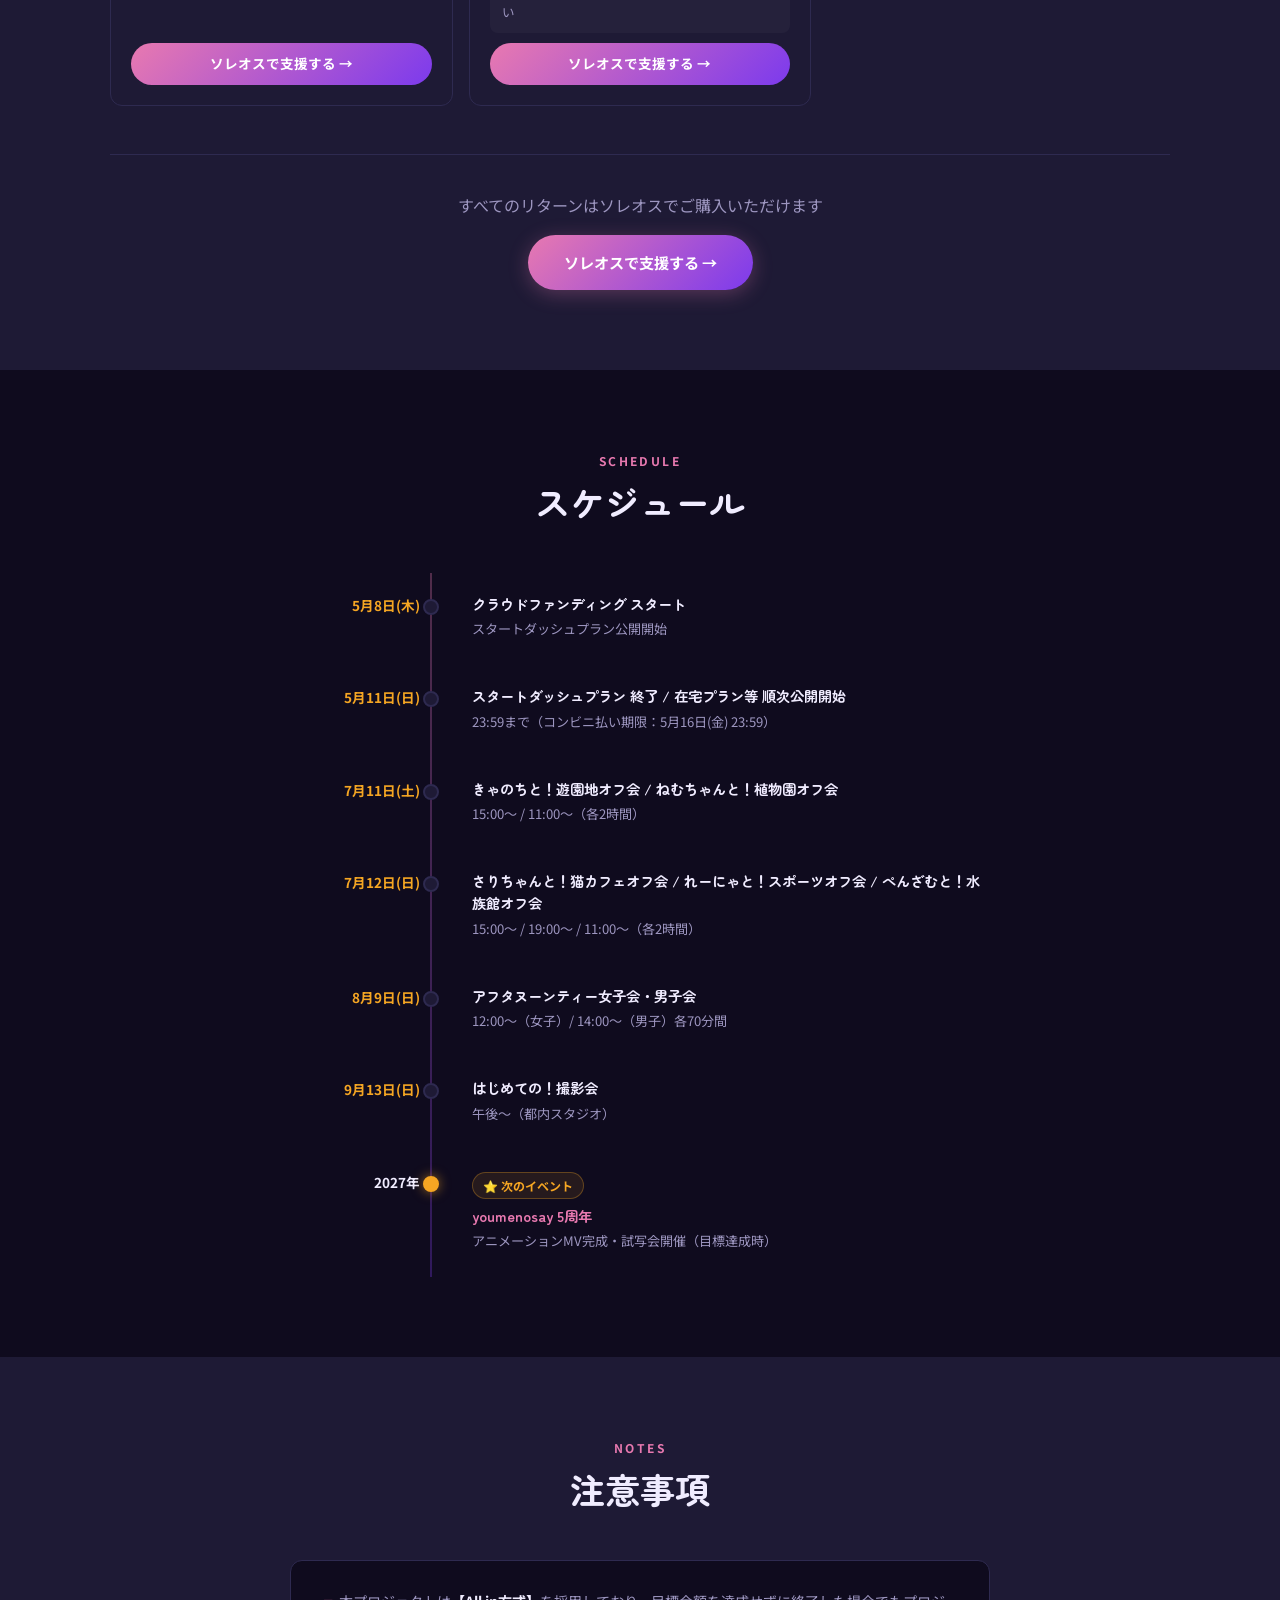
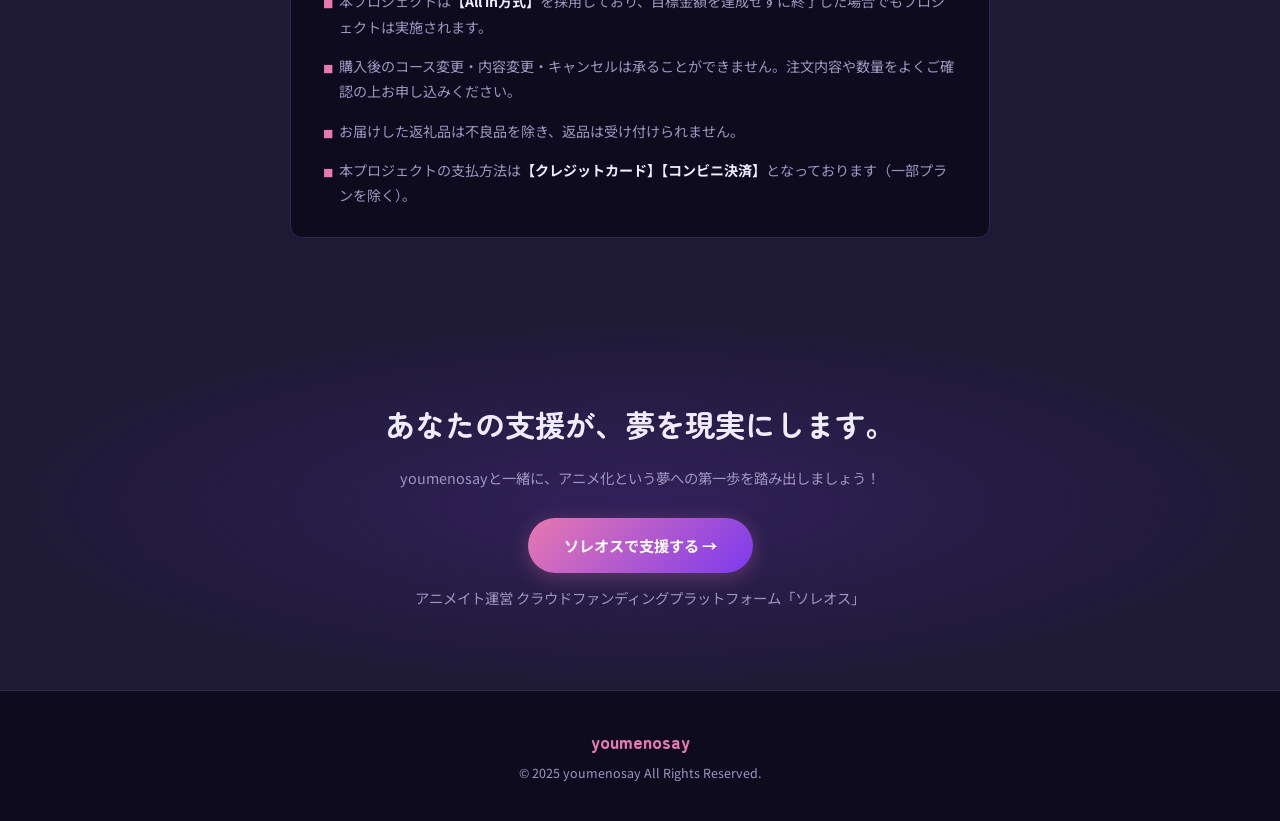
==== commit 25207496: "Add files via upload" ====
--- a/index.html
+++ b/index.html
@@ -3,7 +3,7 @@
 <head>
   <meta charset="UTF-8">
   <meta name="viewport" content="width=device-width, initial-scale=1.0">
-  <meta name="description" content="youmenosayアニメ化プロジェクト。セルフプロデュースアイドルユニットyoumenosayの5周年に向けた「アニメ化」クラウドファンディングです。">
+  <meta name="description" content="youmenosayアニメ化プロジェクト。セルフプロデュースアイドルユニットyoumenosayの5周年に向けたクラウドファンディングです。">
   <title>youmenosay アニメ化プロジェクト</title>
   <link rel="preconnect" href="https://fonts.googleapis.com">
   <link rel="preconnect" href="https://fonts.gstatic.com" crossorigin>
@@ -37,9 +37,14 @@
   <div class="hero-img-bg" id="heroImgBg"></div>
   <div class="hero-particles" id="heroParticles"></div>
   <div class="hero-content">
+    <!-- タイトル上部画像スロット -->
+    <div class="hero-img-above" id="heroImgAbove" style="display:none">
+      <img id="heroImgAboveImg" src="" alt="">
+    </div>
+
     <p class="hero-eyebrow">2027年 5周年記念プロジェクト</p>
-    <h1 class="hero-title">
-      <span>youmenosay</span>
+    <h1 class="hero-title" id="heroTitleEl">
+      <span class="hero-title-sub">youmenosay</span>
       <span id="heroTitleText">アニメ化プロジェクト</span>
     </h1>
     <p class="hero-lead" id="heroLeadText">
@@ -56,6 +61,11 @@
       <svg width="18" height="18" viewBox="0 0 24 24" fill="none" stroke="currentColor" stroke-width="2.5" aria-hidden="true"><path d="M5 12h14M12 5l7 7-7 7"/></svg>
     </a>
     <p class="hero-platform-note">アニメイト運営 クラウドファンディング「ソレオス」</p>
+
+    <!-- タイトル下部メインビジュアル -->
+    <div class="hero-img-below" id="heroImgBelow" style="display:none">
+      <img id="heroImgBelowImg" src="" alt="メインビジュアル">
+    </div>
   </div>
   <div class="hero-scroll" aria-hidden="true">
     <span>SCROLL</span>
@@ -70,6 +80,12 @@
       <span class="section-en">ABOUT</span>
       <h2 class="section-ja">はじめに</h2>
     </div>
+
+    <!-- aboutBanner スロット -->
+    <div class="img-slot fade-in" id="slot-aboutBanner" style="display:none">
+      <img src="" alt="" loading="lazy">
+    </div>
+
     <div class="about-grid fade-in">
       <div class="about-main" id="aboutMainText">
         <p>いつもyoumenosayの応援ありがとうございます！</p>
@@ -130,29 +146,40 @@
       <h2 class="section-ja">本プロジェクトで実現したいこと</h2>
     </div>
     <div class="project-content fade-in">
+
+      <!-- projectTop スロット -->
+      <div class="img-slot" id="slot-projectTop" style="display:none">
+        <img src="" alt="" loading="lazy">
+      </div>
+
       <div id="projectMainText">
         <p>今回は「アニメ化」という大きな夢への第一歩として、<strong>「アニメ化したらこのアニメを観たいなぁ…」と思えるような2次元コンテンツ</strong>を様々な形で作成していきたいと考えています。</p>
         <p>私達が目指す作品では、みんなが想像するキラキラとした王道のアイドルアニメではなく、いわゆる<strong>「お仕事アニメ」</strong>のような作品を作りたいと考えています。</p>
         <p>コロナ禍、とあるアイドルオーディションで落選してしまった女の子3人で立ち上がったyoumenosay。事務所に所属せず、セルフプロデュースでデビューへ向けて準備し、メンバーチェンジ、無所属ならではの葛藤——この5年間の道のりは楽しいことばかりではありませんでした。</p>
       </div>
 
-      <!-- プロジェクト説明画像（管理画面から追加） -->
+      <!-- プロジェクト説明画像 -->
       <div class="proj-img-gallery" id="projectImageGallery" style="display:none"></div>
+
+      <!-- projectBottom スロット -->
+      <div class="img-slot" id="slot-projectBottom" style="display:none">
+        <img src="" alt="" loading="lazy">
+      </div>
 
       <div class="project-goals">
         <h3>目標とする2次元コンテンツ</h3>
         <div class="goal-cards">
-          <div class="goal-card">
+          <div class="goal-card fade-in">
             <div class="goal-icon">🎬</div>
             <h4>初のアニメーションMV制作</h4>
             <p>最新曲「ノンストップドリーマー」でのアニメーションMVを予定。楽曲制作はMedansyさんが担当。</p>
           </div>
-          <div class="goal-card">
+          <div class="goal-card fade-in">
             <div class="goal-icon">📖</div>
             <h4>4コマ漫画の制作</h4>
             <p>youmenosayの日常や活動の裏側を4コマ漫画で描きます。</p>
           </div>
-          <div class="goal-card">
+          <div class="goal-card fade-in">
             <div class="goal-icon">🎙</div>
             <h4>ボイスドラマ化</h4>
             <p>メンバーの声でストーリーを届けるボイスドラマを制作します。</p>
@@ -160,7 +187,7 @@
         </div>
       </div>
 
-      <div class="message-box">
+      <div class="message-box fade-in">
         <h3>プロデューサーより</h3>
         <div id="producerMessageText">
           <p>2027年に5周年を迎える私たちにとって、このプロジェクトは<strong>「今後も夢を叶え続けるための一世一代の挑戦」</strong>となります。</p>
@@ -181,99 +208,95 @@
 
     <!-- 進捗バー -->
     <div class="milestone-progress-box fade-in">
-      <div class="mpb-top">
-        <div>
-          <div class="mpb-label">現在の支援総額</div>
-          <div class="mpb-amount" id="mpbAmount">¥ ー</div>
-        </div>
-        <div class="mpb-updated" id="mpbUpdated"></div>
-      </div>
-      <div class="mpb-bar-outer">
-        <div class="mpb-bar-inner" id="mpbBar"></div>
-      </div>
-      <div class="mpb-bar-foot">
-        <span>¥0</span>
-        <span id="mpbPercent">0%</span>
-        <span>¥5,000,000</span>
+      <div class="mpb-header">
+        <div class="mpb-amount" id="mpbAmount">¥ ー</div>
+        <div class="mpb-achievement" id="mpbPercent">達成率 0%</div>
+      </div>
+      <div class="mpb-bar-track">
+        <div class="mpb-bar-fill" id="mpbBar" style="width:0%"></div>
       </div>
       <div class="mpb-next" id="mpbNext">管理画面で支援総額を設定してください</div>
+      <span class="mpb-updated" id="mpbUpdated"></span>
     </div>
 
     <p class="milestone-intro fade-in">達成金額に応じてコンテンツが増えていきます。みんなの応援がそのままアニメ化への道のりになります！</p>
 
-    <div class="milestone-list fade-in">
-
-      <div class="milestone-item" data-amount="500000">
-        <div class="milestone-amount">500,000円</div>
-        <div class="milestone-content">
-          <p>イラストの公開</p>
-          <p>アニメーションMV <strong>30秒</strong>制作</p>
-        </div>
-      </div>
-      <div class="milestone-item" data-amount="1000000">
-        <div class="milestone-amount">1,000,000円</div>
-        <div class="milestone-content">
-          <p>実写MVの公開</p>
-          <p>アニメーションMV <strong>1分</strong>制作</p>
-        </div>
-      </div>
-      <div class="milestone-item" data-amount="1500000">
-        <div class="milestone-amount">1,500,000円</div>
-        <div class="milestone-content">
-          <p>バスライブの開催</p>
-          <p>アニメーションMV <strong>1分30秒</strong>制作</p>
-        </div>
-      </div>
-      <div class="milestone-item" data-amount="2000000">
-        <div class="milestone-amount">2,000,000円</div>
-        <div class="milestone-content">
-          <p>コラボカフェの開催</p>
-          <p>アニメーションMV <strong>2分</strong>制作</p>
-        </div>
-      </div>
-      <div class="milestone-item" data-amount="2500000">
-        <div class="milestone-amount">2,500,000円</div>
-        <div class="milestone-content">
-          <p>写真集の制作</p>
-          <p>アニメーションMV <strong>2分30秒</strong>制作</p>
-        </div>
-      </div>
-      <div class="milestone-item" data-amount="3000000">
-        <div class="milestone-amount">3,000,000円</div>
-        <div class="milestone-content">
-          <p>衣装展の開催</p>
-          <p><strong>漫画制作</strong></p>
-        </div>
-      </div>
-      <div class="milestone-item" data-amount="3500000">
-        <div class="milestone-amount">3,500,000円</div>
-        <div class="milestone-content">
-          <p>ソロ歌唱音源の制作</p>
-          <p>アニメーションMV <strong>3分</strong>制作</p>
-        </div>
-      </div>
-      <div class="milestone-item" data-amount="4000000">
-        <div class="milestone-amount">4,000,000円</div>
-        <div class="milestone-content">
-          <p>各メンバーセンター楽曲の制作</p>
-          <p>アニメーションMV <strong>3分30秒</strong>制作</p>
-        </div>
-      </div>
-      <div class="milestone-item" data-amount="4500000">
-        <div class="milestone-amount">4,500,000円</div>
-        <div class="milestone-content">
-          <p>街頭ビジョン放映</p>
-          <p><strong>ボイスドラマ制作</strong></p>
-        </div>
-      </div>
-      <div class="milestone-item milestone-final" data-amount="5000000">
-        <div class="milestone-amount">5,000,000円</div>
-        <div class="milestone-content">
-          <p>試写会の開催</p>
-          <p><strong>フルアニメーションMV制作</strong></p>
-        </div>
-      </div>
-
+    <!-- milestoneBanner スロット -->
+    <div class="img-slot fade-in" id="slot-milestoneBanner" style="display:none">
+      <img src="" alt="" loading="lazy">
+    </div>
+
+    <div class="milestone-grid fade-in" id="milestoneGrid">
+      <div class="milestone-card" data-amount="500000">
+        <div class="ms-amount">¥500,000</div>
+        <ul class="ms-contents">
+          <li>イラストの公開</li>
+          <li>アニメーションMV <strong>30秒</strong>制作</li>
+        </ul>
+      </div>
+      <div class="milestone-card" data-amount="1000000">
+        <div class="ms-amount">¥1,000,000</div>
+        <ul class="ms-contents">
+          <li>実写MVの公開</li>
+          <li>アニメーションMV <strong>1分</strong>制作</li>
+        </ul>
+      </div>
+      <div class="milestone-card" data-amount="1500000">
+        <div class="ms-amount">¥1,500,000</div>
+        <ul class="ms-contents">
+          <li>バスライブの開催</li>
+          <li>アニメーションMV <strong>1分30秒</strong>制作</li>
+        </ul>
+      </div>
+      <div class="milestone-card" data-amount="2000000">
+        <div class="ms-amount">¥2,000,000</div>
+        <ul class="ms-contents">
+          <li>コラボカフェの開催</li>
+          <li>アニメーションMV <strong>2分</strong>制作</li>
+        </ul>
+      </div>
+      <div class="milestone-card" data-amount="2500000">
+        <div class="ms-amount">¥2,500,000</div>
+        <ul class="ms-contents">
+          <li>写真集の制作</li>
+          <li>アニメーションMV <strong>2分30秒</strong>制作</li>
+        </ul>
+      </div>
+      <div class="milestone-card" data-amount="3000000">
+        <div class="ms-amount">¥3,000,000</div>
+        <ul class="ms-contents">
+          <li>衣装展の開催</li>
+          <li><strong>漫画制作</strong></li>
+        </ul>
+      </div>
+      <div class="milestone-card" data-amount="3500000">
+        <div class="ms-amount">¥3,500,000</div>
+        <ul class="ms-contents">
+          <li>ソロ歌唱音源の制作</li>
+          <li>アニメーションMV <strong>3分</strong>制作</li>
+        </ul>
+      </div>
+      <div class="milestone-card" data-amount="4000000">
+        <div class="ms-amount">¥4,000,000</div>
+        <ul class="ms-contents">
+          <li>各メンバーセンター楽曲の制作</li>
+          <li>アニメーションMV <strong>3分30秒</strong>制作</li>
+        </ul>
+      </div>
+      <div class="milestone-card" data-amount="4500000">
+        <div class="ms-amount">¥4,500,000</div>
+        <ul class="ms-contents">
+          <li>街頭ビジョン放映</li>
+          <li><strong>ボイスドラマ制作</strong></li>
+        </ul>
+      </div>
+      <div class="milestone-card milestone-card-final" data-amount="5000000">
+        <div class="ms-amount">¥5,000,000</div>
+        <ul class="ms-contents">
+          <li>試写会の開催</li>
+          <li><strong>フルアニメーションMV制作</strong></li>
+        </ul>
+      </div>
     </div>
     <p class="milestone-note fade-in">※ All in方式を採用。目標金額を達成せずに終了した場合でもプロジェクトは実施されます。</p>
   </div>
@@ -287,390 +310,9 @@
       <h2 class="section-ja">リターン一覧</h2>
     </div>
 
-    <div class="reward-tabs fade-in" id="rewardTabs">
-      <button class="reward-tab active" data-tab="startdash">スタートダッシュ</button>
-      <button class="reward-tab" data-tab="zaitaku">在宅プラン</button>
-      <button class="reward-tab" data-tab="taiken">体験型プラン</button>
-      <button class="reward-tab" data-tab="creative">クリエイティブ</button>
-      <button class="reward-tab" data-tab="special">スペシャル</button>
-      <button class="reward-tab" data-tab="hojin">法人プラン</button>
-    </div>
-
-    <!-- スタートダッシュプラン -->
-    <div class="reward-panel active" id="tab-startdash">
-      <div class="plan-header limited">
-        <span class="plan-badge">期間限定</span>
-        <h3>スタートダッシュプラン</h3>
-        <p class="plan-period">5月8日(木) 〜 5月11日(日) 23:59まで</p>
-        <p class="plan-note">※コンビニ支払いの場合、支払い期限は5月16日(金) 23:59まで</p>
-      </div>
-      <div class="reward-cards">
-        <div class="reward-card" data-reward-id="startdash_1000">
-          <div class="reward-card-img" style="display:none"></div>
-          <div class="reward-price">¥1,000</div>
-          <h4>スタートダッシュプラン ☆1,000円</h4>
-          <ul class="reward-items">
-            <li>4周年ワンマンライブ直後のオフショット動画</li>
-          </ul>
-          <div class="reward-delivery">
-            <p>動画はご登録のメールアドレスへお届けします</p>
-          </div>
-          <a href="#" class="btn-reward soreos-link">ソレオスで支援する →</a>
-        </div>
-        <div class="reward-card" data-reward-id="startdash_3000">
-          <div class="reward-card-img" style="display:none"></div>
-          <div class="reward-price">¥3,000</div>
-          <h4>スタートダッシュプラン ☆3,000円</h4>
-          <ul class="reward-items">
-            <li>4周年ワンマンライブ直後のオフショット動画</li>
-            <li>宛名&サイン入りチェキ（メンバー選択可）</li>
-          </ul>
-          <div class="reward-delivery">
-            <p>動画はご登録のメールアドレスへお届けします</p>
-            <p>チェキはご登録の住所へお届けします</p>
-            <p>メンバー選択：北郷可恩 / 雪乃さり / 雨宮れいな / ねむいのはる / 陽葵優叶</p>
-            <p>チェキへの宛名は購入時アンケートにご記入ください</p>
-          </div>
-          <a href="#" class="btn-reward soreos-link">ソレオスで支援する →</a>
-        </div>
-      </div>
-    </div>
-
-    <!-- 在宅プラン -->
-    <div class="reward-panel" id="tab-zaitaku">
-      <div class="plan-header coming-soon">
-        <span class="plan-badge">近日公開</span>
-        <h3>在宅プラン</h3>
-        <p class="plan-period">5月11日(日) 以降 順次公開予定</p>
-      </div>
-      <div class="reward-cards">
-        <div class="reward-card" data-reward-id="zaitaku_3000">
-          <div class="reward-card-img" style="display:none"></div>
-          <div class="reward-price">¥3,000</div>
-          <h4>在宅プラン ¥3,000</h4>
-          <ul class="reward-items">
-            <li>お礼メッセージ動画</li>
-            <li>エンドロールへのお名前掲載</li>
-          </ul>
-          <div class="reward-delivery">
-            <p>動画はご登録のメールアドレスへお届けします</p>
-            <p>アニメーションMV完成時のエンドロールにお名前を掲載します</p>
-            <p>エンドロール掲載名は購入時アンケートにご記入ください</p>
-          </div>
-          <a href="#" class="btn-reward soreos-link">ソレオスで支援する →</a>
-        </div>
-        <div class="reward-card" data-reward-id="zaitaku_5000">
-          <div class="reward-card-img" style="display:none"></div>
-          <div class="reward-price">¥5,000</div>
-          <h4>在宅プラン ¥5,000</h4>
-          <ul class="reward-items">
-            <li>お礼メッセージ動画</li>
-            <li>エンドロールへのお名前掲載</li>
-            <li>実写ミニのぼり（お宛名入り・メンバー選択可）</li>
-          </ul>
-          <div class="reward-delivery">
-            <p>動画はご登録のメールアドレスへお届けします</p>
-            <p>ミニのぼりはご登録の住所へお届けします</p>
-            <p>メンバー選択：北郷可恩 / 雪乃さり / 雨宮れいな / ねむいのはる / 陽葵優叶</p>
-            <p>のぼり宛名・エンドロール掲載名は購入時アンケートにご記入ください</p>
-            <p>※ 複数メンバー購入希望の場合は、メンバーごとに数量1で個別にご購入ください</p>
-          </div>
-          <a href="#" class="btn-reward soreos-link">ソレオスで支援する →</a>
-        </div>
-        <div class="reward-card" data-reward-id="zaitaku_10000">
-          <div class="reward-card-img" style="display:none"></div>
-          <div class="reward-price">¥10,000</div>
-          <h4>在宅プラン ¥10,000</h4>
-          <ul class="reward-items">
-            <li>お礼メッセージ動画</li>
-            <li>エンドロールへのお名前掲載</li>
-            <li>実写ミニのぼり（お宛名入り・メンバー選択可）</li>
-            <li>実写集合アクスタ</li>
-          </ul>
-          <div class="reward-delivery">
-            <p>動画はご登録のメールアドレスへお届けします</p>
-            <p>ミニのぼり・アクスタはご登録の住所へお届けします</p>
-            <p>のぼりメンバー選択：北郷可恩 / 雪乃さり / 雨宮れいな / ねむいのはる / 陽葵優叶</p>
-            <p>のぼり宛名・エンドロール掲載名は購入時アンケートにご記入ください</p>
-          </div>
-          <a href="#" class="btn-reward soreos-link">ソレオスで支援する →</a>
-        </div>
-        <div class="reward-card" data-reward-id="zaitaku_30000">
-          <div class="reward-card-img" style="display:none"></div>
-          <div class="reward-price">¥30,000</div>
-          <h4>在宅プラン ¥30,000</h4>
-          <ul class="reward-items">
-            <li>お礼メッセージ動画</li>
-            <li>エンドロールへのお名前掲載</li>
-            <li>実写ミニのぼり（お宛名入り・メンバー選択可）</li>
-            <li>実写集合アクスタ</li>
-            <li>実写フルグラフィックTシャツ（メンバー選択可）</li>
-            <li>オンラインおはなし会参加券（5分間・メンバー選択可）</li>
-          </ul>
-          <div class="reward-delivery">
-            <p>動画はご登録のメールアドレスへお届けします</p>
-            <p>グッズ類はご登録の住所へお届けします</p>
-            <p>メンバー選択（のぼり・Tシャツ・おはなし会）：北郷可恩 / 雪乃さり / 雨宮れいな / ねむいのはる / 陽葵優叶</p>
-            <p>おはなし会はZoomにて実施。ヒアリングフォームで日程調整します</p>
-            <p>※ Tシャツのサイズ展開は確認中です</p>
-            <p>※ 複数メンバー購入希望の場合は、メンバーごとに数量1で個別にご購入ください</p>
-          </div>
-          <a href="#" class="btn-reward soreos-link">ソレオスで支援する →</a>
-        </div>
-      </div>
-    </div>
-
-    <!-- 体験型プラン -->
-    <div class="reward-panel" id="tab-taiken">
-      <div class="plan-header">
-        <h3>体験型プラン</h3>
-      </div>
-      <div class="reward-cards">
-        <div class="reward-card" data-reward-id="taiken_women30">
-          <div class="reward-card-img" style="display:none"></div>
-          <div class="reward-price">¥30,000</div>
-          <div class="reward-limit">★ 15人限定</div>
-          <h4>女子限定！アフタヌーンティー女子会</h4>
-          <ul class="reward-items">
-            <li>アフタヌーンティー女子会参加権</li>
-            <li>開催：8月9日(日) 12時〜（70分間）</li>
-            <li>場所：都内近郊予定</li>
-            <li>集合チェキ（サインなし）込み・食事代込み</li>
-          </ul>
-          <div class="reward-delivery">
-            <p>※ 女性の方限定のプランです</p>
-            <p>※ 当日は性別が確認できる身分証明書をご持参ください</p>
-            <p>※ 会場までの交通費はご負担いただきます</p>
-          </div>
-          <a href="#" class="btn-reward soreos-link">ソレオスで支援する →</a>
-        </div>
-        <div class="reward-card" data-reward-id="taiken_men30">
-          <div class="reward-card-img" style="display:none"></div>
-          <div class="reward-price">¥30,000</div>
-          <div class="reward-limit">★ 15人限定</div>
-          <h4>男子限定！アフタヌーンティー男子会</h4>
-          <ul class="reward-items">
-            <li>アフタヌーンティー男子会参加権</li>
-            <li>開催：8月9日(日) 14時〜（70分間）</li>
-            <li>場所：都内近郊予定</li>
-            <li>集合チェキ（サインなし）込み・食事代込み</li>
-          </ul>
-          <div class="reward-delivery">
-            <p>※ 男性の方限定のプランです</p>
-            <p>※ 当日は性別が確認できる身分証明書をご持参ください</p>
-            <p>※ 会場までの交通費はご負担いただきます</p>
-          </div>
-          <a href="#" class="btn-reward soreos-link">ソレオスで支援する →</a>
-        </div>
-        <div class="reward-card" data-reward-id="taiken_photo30">
-          <div class="reward-card-img" style="display:none"></div>
-          <div class="reward-price">¥30,000</div>
-          <div class="reward-limit">★ 各メンバー5人限定</div>
-          <h4>はじめての！撮影会（メンバー別）</h4>
-          <p class="reward-variants">きゃのち / さりちゃん / れーにゃ / ねむちゃん / ぺんざむ（各5枠）</p>
-          <ul class="reward-items">
-            <li>個別撮影会参加権（1枠50分・完全入替制）</li>
-            <li>開催：9月13日(日) 午後〜</li>
-            <li>場所：都内スタジオ予定</li>
-            <li>スマホ撮影・三脚使用の一眼レフ撮影可（動画撮影不可）</li>
-            <li>SNS掲載自由</li>
-          </ul>
-          <div class="reward-delivery">
-            <p>※ 1メンバーにつきお1人様1枠のみ購入可</p>
-            <p>※ 接触行為・過度なポーズ指定・公序良俗に反する撮影は禁止</p>
-          </div>
-          <a href="#" class="btn-reward soreos-link">ソレオスで支援する →</a>
-        </div>
-        <div class="reward-card" data-reward-id="taiken_offkai50">
-          <div class="reward-card-img" style="display:none"></div>
-          <div class="reward-price">¥50,000</div>
-          <div class="reward-limit">★ 各メンバー15人限定</div>
-          <h4>スペシャルオフ会（メンバー別）</h4>
-          <div class="offkai-list">
-            <div class="offkai-item"><strong>きゃのちと！遊園地オフ会</strong><span>7月11日(土) 15時〜（2時間）</span></div>
-            <div class="offkai-item"><strong>さりちゃんと！猫カフェオフ会</strong><span>7月12日(日) 15時〜（2時間）</span></div>
-            <div class="offkai-item"><strong>れーにゃと！スポーツオフ会</strong><span>7月12日(日) 19時〜（2時間）</span></div>
-            <div class="offkai-item"><strong>ねむちゃんと！植物園オフ会</strong><span>7月11日(土) 11時〜（2時間）</span></div>
-            <div class="offkai-item"><strong>ぺんざむと！水族館オフ会</strong><span>7月12日(日) 11時〜（2時間）</span></div>
-          </div>
-          <ul class="reward-items">
-            <li>オフ会参加権・直筆お手紙・個別お礼メッセージ動画・入場料込み</li>
-          </ul>
-          <div class="reward-delivery">
-            <p>メッセージ動画はご登録のメールアドレスへ / お手紙はご登録の住所へ</p>
-            <p>※ 食事代・交通費はご負担いただきます / コンビニ支払い不可</p>
-          </div>
-          <a href="#" class="btn-reward soreos-link">ソレオスで支援する →</a>
-        </div>
-      </div>
-      <div class="plan-notice">
-        <h4>体験型プラン 共通注意事項</h4>
-        <ul>
-          <li>本プランは「ファン交流イベント（体験型興行）」であり、特定の支援者様への個別奉仕（接待）を目的としたものではありません。</li>
-          <li>購入後のキャンセルは不可となります。</li>
-          <li>安全管理：常にスタッフが同行し、グループ行動を徹底します。特定のメンバーとの1対1の状況は行えません。</li>
-          <li>本人確認：当日は公的な身分証明書による本人確認を行います。</li>
-          <li>規約遵守：身体接触、プライベートな質問、連絡先の交換等は一切禁止です。</li>
-        </ul>
-      </div>
-    </div>
-
-    <!-- クリエイティブプラン -->
-    <div class="reward-panel" id="tab-creative">
-      <div class="plan-header">
-        <h3>クリエイティブプラン</h3>
-      </div>
-      <div class="reward-cards">
-        <div class="reward-card" data-reward-id="creative_intro30">
-          <div class="reward-card-img" style="display:none"></div>
-          <div class="reward-price">¥30,000</div>
-          <div class="reward-limit">★ 10枠限定</div>
-          <h4>ゆめのせいの！自己紹介ソング制作屋さん</h4>
-          <p>メンバー全員があなたのためにオリジナル自己紹介ソングを制作。楽曲アレンジは阿部 陸人が担当。</p>
-          <div class="reward-delivery"><p>※ 著作権・著作隣接権はyoumenosayに帰属します</p></div>
-          <a href="#" class="btn-reward soreos-link">ソレオスで支援する →</a>
-        </div>
-        <div class="reward-card" data-reward-id="creative_song200">
-          <div class="reward-card-img" style="display:none"></div>
-          <div class="reward-price">¥200,000</div>
-          <div class="reward-limit">★ 3枠限定</div>
-          <h4>きゃのちの！楽曲制作屋さん</h4>
-          <p>北郷可恩がオリジナルソングを作詞作曲します（5分以内）。</p>
-          <div class="reward-delivery"><p>※ 著作権・著作隣接権はyoumenosayに帰属します</p></div>
-          <a href="#" class="btn-reward soreos-link">ソレオスで支援する →</a>
-        </div>
-        <div class="reward-card" data-reward-id="creative_design30">
-          <div class="reward-card-img" style="display:none"></div>
-          <div class="reward-price">¥30,000</div>
-          <div class="reward-limit">★ 5枠限定</div>
-          <h4>さりちゃんの！デザイン屋さん</h4>
-          <p>雪乃さりがオリジナルデザインのアートワークを制作。ロゴ・フライヤー・グッズデザイン等に対応。</p>
-          <div class="reward-delivery"><p>※ 著作権・著作隣接権はyoumenosayに帰属します</p></div>
-          <a href="#" class="btn-reward soreos-link">ソレオスで支援する →</a>
-        </div>
-        <div class="reward-card" data-reward-id="creative_craft30">
-          <div class="reward-card-img" style="display:none"></div>
-          <div class="reward-price">¥30,000</div>
-          <div class="reward-limit">★ 5枠限定</div>
-          <h4>れーにゃの！小物制作屋さん</h4>
-          <p>雨宮れいながオリジナル小物を制作。ヘアアクセ・推し活グッズ等に対応。</p>
-          <div class="reward-delivery"><p>※ 著作権・著作隣接権はyoumenosayに帰属します</p></div>
-          <a href="#" class="btn-reward soreos-link">ソレオスで支援する →</a>
-        </div>
-        <div class="reward-card" data-reward-id="creative_video30">
-          <div class="reward-card-img" style="display:none"></div>
-          <div class="reward-price">¥30,000</div>
-          <div class="reward-limit">★ 5枠限定</div>
-          <h4>ねむちゃんの！動画制作屋さん</h4>
-          <p>ねむいのはるがオリジナルリクエスト動画を制作。購入後にヒアリングあり。</p>
-          <div class="reward-delivery"><p>※ 著作権・著作隣接権はyoumenosayに帰属します</p></div>
-          <a href="#" class="btn-reward soreos-link">ソレオスで支援する →</a>
-        </div>
-        <div class="reward-card" data-reward-id="creative_yt30">
-          <div class="reward-card-img" style="display:none"></div>
-          <div class="reward-price">¥30,000</div>
-          <div class="reward-limit">★ 5枠限定</div>
-          <h4>ぺんざむの！YouTuber屋さん</h4>
-          <p>陽葵優叶がオリジナルのYouTube動画を制作。個人チャンネルにアップロードされます。</p>
-          <div class="reward-delivery"><p>※ 著作権・著作隣接権はyoumenosayに帰属します</p></div>
-          <a href="#" class="btn-reward soreos-link">ソレオスで支援する →</a>
-        </div>
-      </div>
-    </div>
-
-    <!-- スペシャルプラン -->
-    <div class="reward-panel" id="tab-special">
-      <div class="plan-header">
-        <h3>スペシャルプラン</h3>
-      </div>
-      <div class="reward-cards">
-        <div class="reward-card" data-reward-id="special_mv200">
-          <div class="reward-card-img" style="display:none"></div>
-          <div class="reward-price">¥200,000</div>
-          <div class="reward-limit">★ 3枠限定</div>
-          <h4>アニメーションMV出演権</h4>
-          <ul class="reward-items">
-            <li>アニメーションMVへのキャラクター出演権</li>
-            <li>エンドロールにキャラクター名の掲載</li>
-          </ul>
-          <div class="reward-delivery"><p>アニメーションMVに2次元キャラクターとなって出演できます。</p></div>
-          <a href="#" class="btn-reward soreos-link">ソレオスで支援する →</a>
-        </div>
-        <div class="reward-card" data-reward-id="special_support300">
-          <div class="reward-card-img" style="display:none"></div>
-          <div class="reward-price">¥300,000</div>
-          <div class="reward-limit">★ 1枠限定</div>
-          <h4>ゆめのせいサポートメンバープラン</h4>
-          <ul class="reward-items">
-            <li>ライブ出演権</li>
-            <li>リハーサル体験</li>
-            <li>特典会サポート体験</li>
-            <li>反省会参加権</li>
-          </ul>
-          <div class="reward-delivery">
-            <p>youmenosayの活動を実際に体験いただくプランです。</p>
-            <p>※ コンビニ支払い不可 / 購入後のキャンセルは不可</p>
-          </div>
-          <a href="#" class="btn-reward soreos-link">ソレオスで支援する →</a>
-        </div>
-      </div>
-    </div>
-
-    <!-- 法人プラン -->
-    <div class="reward-panel" id="tab-hojin">
-      <div class="plan-header">
-        <h3>法人プラン</h3>
-        <p class="plan-period">法人・個人事業主様対象</p>
-      </div>
-      <div class="reward-cards">
-        <div class="reward-card" data-reward-id="hojin_ume200">
-          <div class="reward-card-img" style="display:none"></div>
-          <div class="reward-price">¥200,000</div>
-          <div class="reward-limit">★ 10枠限定</div>
-          <h4>ご協賛 &lt;梅&gt;</h4>
-          <ul class="reward-items">
-            <li>アニメーションMVエンドロールへの企業ロゴ掲載</li>
-          </ul>
-          <div class="reward-delivery">
-            <p>購入後、ロゴデータ（AI・PNG等）をご提出いただきます</p>
-          </div>
-          <a href="#" class="btn-reward soreos-link">ソレオスで支援する →</a>
-        </div>
-        <div class="reward-card" data-reward-id="hojin_take500">
-          <div class="reward-card-img" style="display:none"></div>
-          <div class="reward-price">¥500,000</div>
-          <div class="reward-limit">★ 5枠限定</div>
-          <h4>ご協賛 &lt;竹&gt;</h4>
-          <ul class="reward-items">
-            <li>アニメーションMVエンドロールへの企業ロゴ掲載</li>
-            <li>youmenosay公式SNSでのプロモーション権</li>
-          </ul>
-          <div class="reward-delivery">
-            <p>購入後、ロゴデータ＋プロモーション内容のヒアリングシートをお送りします</p>
-          </div>
-          <a href="#" class="btn-reward soreos-link">ソレオスで支援する →</a>
-        </div>
-        <div class="reward-card" data-reward-id="hojin_matsu1000">
-          <div class="reward-card-img" style="display:none"></div>
-          <div class="reward-price">¥1,000,000</div>
-          <div class="reward-limit">★ 3枠限定</div>
-          <h4>ご協賛 &lt;松&gt;</h4>
-          <ul class="reward-items">
-            <li>アニメーションMVエンドロールへの企業ロゴ掲載</li>
-            <li>youmenosay公式SNSでのプロモーション権</li>
-            <li>ライブ衣装への企業ロゴ掲載（期間限定）</li>
-          </ul>
-          <div class="reward-delivery">
-            <p>購入後、ロゴデータ・プロモーション・衣装掲載仕様のヒアリングシートをお送りします</p>
-          </div>
-          <a href="#" class="btn-reward soreos-link">ソレオスで支援する →</a>
-        </div>
-      </div>
-      <div class="plan-notice">
-        <p>※ 各プランの購入後、担当者よりご連絡いたします</p>
-        <p>※ 企業名を購入時アンケートにご記入ください</p>
-      </div>
-    </div>
+    <!-- タブ・パネルは main.js が config.rewardsData から生成 -->
+    <div class="reward-tabs fade-in" id="rewardTabs"></div>
+    <div id="rewardPanels"></div>
 
     <!-- リターン品ギャラリー（管理画面から追加） -->
     <div class="reward-gallery-section fade-in" id="rewardGallerySection" style="display:none">
@@ -708,66 +350,14 @@
       <span class="section-en">SCHEDULE</span>
       <h2 class="section-ja">スケジュール</h2>
     </div>
-    <div class="schedule-timeline fade-in">
-      <div class="schedule-item" data-date="2025-05-08">
-        <div class="schedule-date">5月8日(木)</div>
-        <div class="schedule-content">
-          <h4>クラウドファンディング スタート</h4>
-          <p>スタートダッシュプラン公開開始</p>
-        </div>
-      </div>
-      <div class="schedule-item" data-date="2025-05-11">
-        <div class="schedule-date">5月11日(日)</div>
-        <div class="schedule-content">
-          <h4>スタートダッシュプラン 終了</h4>
-          <p>23:59まで（コンビニ払い期限：5月16日(金) 23:59）</p>
-          <h4>在宅プラン等 順次公開開始</h4>
-        </div>
-      </div>
-      <div class="schedule-item" data-date="2025-07-11">
-        <div class="schedule-date">7月11日(土)</div>
-        <div class="schedule-content">
-          <h4>きゃのちと！遊園地オフ会</h4>
-          <p>15:00〜（2時間）</p>
-          <h4>ねむちゃんと！植物園オフ会</h4>
-          <p>11:00〜（2時間）</p>
-        </div>
-      </div>
-      <div class="schedule-item" data-date="2025-07-12">
-        <div class="schedule-date">7月12日(日)</div>
-        <div class="schedule-content">
-          <h4>さりちゃんと！猫カフェオフ会</h4>
-          <p>15:00〜（2時間）</p>
-          <h4>れーにゃと！スポーツオフ会</h4>
-          <p>19:00〜（2時間）</p>
-          <h4>ぺんざむと！水族館オフ会</h4>
-          <p>11:00〜（2時間）</p>
-        </div>
-      </div>
-      <div class="schedule-item" data-date="2025-08-09">
-        <div class="schedule-date">8月9日(日)</div>
-        <div class="schedule-content">
-          <h4>アフタヌーンティー女子会</h4>
-          <p>12:00〜（70分間）</p>
-          <h4>アフタヌーンティー男子会</h4>
-          <p>14:00〜（70分間）</p>
-        </div>
-      </div>
-      <div class="schedule-item" data-date="2025-09-13">
-        <div class="schedule-date">9月13日(日)</div>
-        <div class="schedule-content">
-          <h4>はじめての！撮影会</h4>
-          <p>午後〜（都内スタジオ）</p>
-        </div>
-      </div>
-      <div class="schedule-item highlight" data-date="2027-03-01">
-        <div class="schedule-date">2027年</div>
-        <div class="schedule-content">
-          <h4>youmenosay 5周年</h4>
-          <p>アニメーションMV完成・試写会開催（目標達成時）</p>
-        </div>
-      </div>
-    </div>
+
+    <!-- scheduleBanner スロット -->
+    <div class="img-slot fade-in" id="slot-scheduleBanner" style="display:none">
+      <img src="" alt="" loading="lazy">
+    </div>
+
+    <!-- スケジュールは main.js が config.schedule から生成 -->
+    <div class="schedule-timeline fade-in" id="scheduleTimeline"></div>
   </div>
 </section>
 
--- a/style.css
+++ b/style.css
@@ -0,0 +1,1488 @@
+/* ===========================
+   CSS 変数
+   =========================== */
+:root {
+  --color-primary:    #e879b0;
+  --color-secondary:  #7c3aed;
+  --color-accent:     #f5a623;
+  --color-bg:         #0f0b1e;
+  --color-surface:    #1e1a35;
+  --color-border:     #2e2a50;
+  --color-text:       #f0ecff;
+  --color-text-muted: #9d96c0;
+  --font-heading:     'Zen Maru Gothic', sans-serif;
+  --font-body:        'Noto Sans JP', sans-serif;
+  --radius:           12px;
+  --radius-sm:        8px;
+  --transition:       0.25s ease;
+  --shadow:           0 4px 24px rgba(0,0,0,0.4);
+}
+
+/* ===========================
+   リセット & ベース
+   =========================== */
+*, *::before, *::after { box-sizing: border-box; margin: 0; padding: 0; }
+
+html { scroll-behavior: smooth; font-size: 16px; }
+
+body {
+  font-family:      var(--font-body);
+  background-color: var(--color-bg);
+  color:            var(--color-text);
+  line-height:      1.75;
+  overflow-x:       hidden;
+}
+
+img { max-width: 100%; height: auto; display: block; }
+a   { color: inherit; text-decoration: none; }
+ul  { list-style: none; }
+
+/* ===========================
+   ユーティリティ
+   =========================== */
+.container {
+  max-width: 1100px;
+  margin:    0 auto;
+  padding:   0 20px;
+}
+
+.section { padding: 80px 0; }
+
+.section-alt { background-color: var(--color-surface); }
+
+.section-header {
+  text-align:    center;
+  margin-bottom: 48px;
+}
+
+.section-en {
+  display:        block;
+  font-size:      0.75rem;
+  font-weight:    700;
+  letter-spacing: 0.2em;
+  color:          var(--color-primary);
+  margin-bottom:  8px;
+}
+
+.section-ja {
+  font-family: var(--font-heading);
+  font-size:   clamp(1.5rem, 3vw, 2.2rem);
+  font-weight: 700;
+  line-height: 1.3;
+}
+
+/* フェードイン */
+.fade-in {
+  opacity:    0;
+  transform:  translateY(20px);
+  transition: opacity 0.6s ease, transform 0.6s ease;
+}
+.fade-in.visible {
+  opacity:   1;
+  transform: none;
+}
+
+/* 画像スロット */
+.img-slot {
+  margin: 24px 0;
+  border-radius: var(--radius);
+  overflow: hidden;
+}
+.img-slot img {
+  width:         100%;
+  border-radius: var(--radius);
+  display:       block;
+}
+
+/* ===========================
+   ナビゲーション
+   =========================== */
+.nav {
+  position:   fixed;
+  top:        0;
+  left:       0;
+  right:      0;
+  z-index:    100;
+  transition: background var(--transition), box-shadow var(--transition);
+}
+
+.nav.scrolled {
+  background-color: rgba(15, 11, 30, 0.95);
+  backdrop-filter:  blur(12px);
+  box-shadow:       0 2px 16px rgba(0,0,0,0.4);
+}
+
+.nav-inner {
+  display:         flex;
+  align-items:     center;
+  justify-content: space-between;
+  max-width:       1100px;
+  margin:          0 auto;
+  padding:         0 20px;
+  height:          60px;
+}
+
+.nav-logo {
+  font-family:    var(--font-heading);
+  font-size:      1.15rem;
+  font-weight:    900;
+  color:          var(--color-primary);
+  letter-spacing: 0.05em;
+  flex-shrink:    0;
+}
+
+.nav-links {
+  display:     flex;
+  align-items: center;
+  gap:         4px;
+  flex-wrap:   nowrap;
+}
+
+.nav-links a {
+  padding:       6px 10px;
+  border-radius: var(--radius-sm);
+  font-size:     0.825rem;
+  color:         var(--color-text-muted);
+  transition:    color var(--transition), background var(--transition);
+  white-space:   nowrap;
+}
+
+.nav-links a:hover {
+  color:            var(--color-text);
+  background-color: rgba(255,255,255,0.05);
+}
+
+.nav-links .nav-support-btn {
+  background:    linear-gradient(135deg, var(--color-primary), var(--color-secondary));
+  color:         #fff;
+  padding:       7px 14px;
+  border-radius: 999px;
+  font-weight:   700;
+  font-size:     0.82rem;
+  transition:    opacity var(--transition);
+}
+
+.nav-links .nav-support-btn:hover { opacity: 0.85; }
+
+.nav-burger {
+  display:         none;
+  flex-direction:  column;
+  justify-content: center;
+  gap:             5px;
+  background:      none;
+  border:          none;
+  cursor:          pointer;
+  padding:         8px;
+  width:           40px;
+  height:          40px;
+}
+
+.nav-burger span {
+  display:          block;
+  height:           2px;
+  background-color: var(--color-text);
+  border-radius:    2px;
+  transition:       transform var(--transition), opacity var(--transition);
+}
+
+.nav-burger.open span:nth-child(1) { transform: translateY(7px) rotate(45deg); }
+.nav-burger.open span:nth-child(2) { opacity: 0; }
+.nav-burger.open span:nth-child(3) { transform: translateY(-7px) rotate(-45deg); }
+
+/* ===========================
+   ヒーロー
+   =========================== */
+.hero {
+  position:        relative;
+  min-height:      100vh;
+  display:         flex;
+  align-items:     center;
+  justify-content: center;
+  text-align:      center;
+  overflow:        hidden;
+  padding:         80px 20px 60px;
+  background:      radial-gradient(ellipse at 50% 0%, rgba(124,58,237,0.3) 0%, transparent 60%),
+                   var(--color-bg);
+}
+
+.hero-particles {
+  position:       absolute;
+  inset:          0;
+  pointer-events: none;
+}
+
+.particle {
+  position:         absolute;
+  border-radius:    50%;
+  background-color: #fff;
+  animation:        twinkle var(--dur, 3s) ease-in-out infinite alternate;
+}
+
+@keyframes twinkle {
+  from { opacity: 0.2; transform: scale(1); }
+  to   { opacity: 1;   transform: scale(1.5); }
+}
+
+.hero-content {
+  position:  relative;
+  z-index:   1;
+  width:     100%;
+  max-width: 800px;
+}
+
+/* ヒーロー上部画像 */
+.hero-img-above {
+  margin-bottom: 28px;
+  border-radius: var(--radius);
+  overflow:      hidden;
+}
+.hero-img-above img {
+  width:         100%;
+  max-height:    280px;
+  object-fit:    contain;
+  border-radius: var(--radius);
+  display:       block;
+  margin:        0 auto;
+}
+
+/* ヒーロー下部メインビジュアル */
+.hero-img-below {
+  margin-top:    32px;
+  border-radius: var(--radius);
+  overflow:      hidden;
+}
+.hero-img-below img {
+  width:         100%;
+  max-height:    480px;
+  object-fit:    contain;
+  border-radius: var(--radius);
+  display:       block;
+  margin:        0 auto;
+}
+
+/* ヒーロー背景 */
+.hero-img-bg {
+  position:            absolute;
+  inset:               0;
+  background-size:     cover;
+  background-position: center;
+  background-repeat:   no-repeat;
+  opacity:             0;
+  transition:          opacity 0.8s ease;
+  z-index:             0;
+}
+.hero-img-bg.active { opacity: 0.2; }
+
+.hero-eyebrow {
+  font-size:      0.82rem;
+  letter-spacing: 0.15em;
+  color:          var(--color-accent);
+  margin-bottom:  14px;
+}
+
+.hero-title {
+  font-family:   var(--font-heading);
+  font-size:     clamp(2rem, 6vw, 3.5rem);
+  font-weight:   900;
+  line-height:   1.2;
+  margin-bottom: 20px;
+  word-break:    keep-all;
+}
+
+.hero-title-sub {
+  display:        block;
+  font-size:      clamp(0.9rem, 2.5vw, 1.3rem);
+  color:          var(--color-primary);
+  letter-spacing: 0.1em;
+  margin-bottom:  6px;
+}
+
+.hero-lead {
+  font-size:     clamp(0.88rem, 2vw, 1.05rem);
+  color:         var(--color-text-muted);
+  line-height:   1.9;
+  margin-bottom: 28px;
+}
+
+.hero-goal-box {
+  display:        inline-flex;
+  flex-direction: column;
+  align-items:    center;
+  background:     rgba(255,255,255,0.06);
+  border:         1px solid var(--color-border);
+  border-radius:  var(--radius);
+  padding:        14px 32px;
+  margin-bottom:  24px;
+}
+
+.hero-goal-label {
+  font-size:      0.78rem;
+  color:          var(--color-text-muted);
+  letter-spacing: 0.1em;
+  margin-bottom:  4px;
+}
+
+.hero-goal-num {
+  font-family: var(--font-heading);
+  font-size:   clamp(1.6rem, 4vw, 2.4rem);
+  font-weight: 900;
+  background:  linear-gradient(90deg, var(--color-primary), var(--color-accent));
+  -webkit-background-clip: text;
+  -webkit-text-fill-color: transparent;
+  background-clip: text;
+}
+
+.btn-hero {
+  display:       inline-flex;
+  align-items:   center;
+  gap:           10px;
+  background:    linear-gradient(135deg, var(--color-primary), var(--color-secondary));
+  color:         #fff;
+  font-weight:   700;
+  font-size:     1rem;
+  padding:       14px 32px;
+  border-radius: 999px;
+  box-shadow:    0 6px 32px rgba(232,121,176,0.4);
+  transition:    transform var(--transition), box-shadow var(--transition);
+  margin-bottom: 12px;
+}
+
+.btn-hero:hover {
+  transform:  translateY(-2px);
+  box-shadow: 0 10px 40px rgba(232,121,176,0.6);
+}
+
+.hero-platform-note {
+  font-size: 0.78rem;
+  color:     var(--color-text-muted);
+}
+
+.hero-scroll {
+  position:       absolute;
+  bottom:         24px;
+  left:           50%;
+  transform:      translateX(-50%);
+  display:        flex;
+  flex-direction: column;
+  align-items:    center;
+  gap:            8px;
+  font-size:      0.7rem;
+  letter-spacing: 0.15em;
+  color:          var(--color-text-muted);
+}
+
+.hero-scroll-line {
+  width:      1px;
+  height:     36px;
+  background: linear-gradient(to bottom, var(--color-text-muted), transparent);
+  animation:  scrollLine 2s ease-in-out infinite;
+}
+
+@keyframes scrollLine {
+  0%   { transform: scaleY(0); transform-origin: top; }
+  50%  { transform: scaleY(1); transform-origin: top; }
+  51%  { transform: scaleY(1); transform-origin: bottom; }
+  100% { transform: scaleY(0); transform-origin: bottom; }
+}
+
+/* ===========================
+   グループ紹介
+   =========================== */
+.about-grid {
+  display:   grid;
+  grid-template-columns: 1fr 360px;
+  gap:       48px;
+  align-items: start;
+}
+
+.about-main p {
+  margin-bottom: 16px;
+  color:         var(--color-text-muted);
+}
+
+.about-main p strong, .about-main p em {
+  color:       var(--color-text);
+  font-style:  normal;
+}
+
+.members-box {
+  background:    var(--color-surface);
+  border:        1px solid var(--color-border);
+  border-radius: var(--radius);
+  padding:       24px;
+}
+
+.members-box h3 {
+  font-family:   var(--font-heading);
+  font-size:     1rem;
+  font-weight:   700;
+  margin-bottom: 16px;
+  color:         var(--color-primary);
+}
+
+.member-cards {
+  display:        flex;
+  flex-direction: column;
+  gap:            10px;
+}
+
+.member-card {
+  display:       flex;
+  align-items:   center;
+  gap:           12px;
+  padding:       10px 12px;
+  background:    rgba(255,255,255,0.03);
+  border-radius: var(--radius-sm);
+  border:        1px solid var(--color-border);
+  transition:    background var(--transition);
+}
+
+.member-card:hover { background: rgba(232,121,176,0.08); }
+
+.member-avatar {
+  width:           44px;
+  height:          44px;
+  flex-shrink:     0;
+  border-radius:   50%;
+  background:      linear-gradient(135deg, var(--color-primary), var(--color-secondary));
+  display:         flex;
+  align-items:     center;
+  justify-content: center;
+  font-weight:     700;
+  font-size:       1.1rem;
+  color:           #fff;
+  overflow:        hidden;
+}
+
+.member-avatar.has-photo { background: none; }
+.member-avatar.has-photo img {
+  width:      100%;
+  height:     100%;
+  object-fit: cover;
+  display:    block;
+}
+
+.member-info {
+  display:        flex;
+  flex-direction: column;
+}
+
+.member-name {
+  font-weight: 700;
+  font-size:   0.9rem;
+}
+
+.member-nick {
+  font-size: 0.78rem;
+  color:     var(--color-text-muted);
+}
+
+/* ===========================
+   プロジェクト
+   =========================== */
+.project-content > div,
+.project-content > p {
+  color:         var(--color-text-muted);
+  margin-bottom: 20px;
+  max-width:     760px;
+  margin-left:   auto;
+  margin-right:  auto;
+  text-align:    left;
+}
+
+.project-content p { color: var(--color-text-muted); }
+.project-content strong { color: var(--color-text); }
+
+#projectMainText p {
+  color:         var(--color-text-muted);
+  margin-bottom: 16px;
+  max-width:     760px;
+  margin-left:   auto;
+  margin-right:  auto;
+}
+
+.project-goals { margin: 40px 0; }
+
+.project-goals h3 {
+  font-family:   var(--font-heading);
+  text-align:    center;
+  font-size:     1.2rem;
+  margin-bottom: 24px;
+}
+
+.goal-cards {
+  display:               grid;
+  grid-template-columns: repeat(3, 1fr);
+  gap:                   16px;
+}
+
+.goal-card {
+  background:    var(--color-surface);
+  border:        1px solid var(--color-border);
+  border-radius: var(--radius);
+  padding:       24px 16px;
+  text-align:    center;
+  transition:    transform var(--transition), border-color var(--transition);
+}
+
+.goal-card:hover {
+  transform:    translateY(-4px);
+  border-color: var(--color-primary);
+}
+
+.goal-icon { font-size: 2rem; margin-bottom: 10px; }
+
+.goal-card h4 {
+  font-family:   var(--font-heading);
+  font-weight:   700;
+  margin-bottom: 8px;
+  font-size:     0.9rem;
+}
+
+.goal-card p {
+  font-size:   0.82rem;
+  color:       var(--color-text-muted);
+  line-height: 1.7;
+}
+
+.message-box {
+  max-width:     700px;
+  margin:        40px auto 0;
+  background:    rgba(232,121,176,0.06);
+  border:        1px solid rgba(232,121,176,0.25);
+  border-radius: var(--radius);
+  padding:       28px 32px;
+  text-align:    center;
+}
+
+.message-box h3 {
+  font-family:   var(--font-heading);
+  font-size:     1.05rem;
+  color:         var(--color-primary);
+  margin-bottom: 14px;
+}
+
+.message-box p {
+  color:         var(--color-text-muted);
+  margin-bottom: 10px;
+  font-size:     0.9rem;
+}
+
+.message-box p strong { color: var(--color-text); }
+
+/* プロジェクト画像ギャラリー */
+.proj-img-gallery {
+  display:               grid;
+  grid-template-columns: repeat(auto-fill, minmax(260px, 1fr));
+  gap:                   16px;
+  margin:                24px auto;
+  max-width:             760px;
+}
+
+.proj-img-item {
+  background:    var(--color-surface);
+  border:        1px solid var(--color-border);
+  border-radius: var(--radius);
+  overflow:      hidden;
+}
+
+.proj-img-item img {
+  width:        100%;
+  aspect-ratio: 4/3;
+  object-fit:   cover;
+  display:      block;
+}
+
+.proj-img-item figcaption {
+  padding:    10px 12px;
+  font-size:  0.82rem;
+  color:      var(--color-text-muted);
+  text-align: center;
+}
+
+/* ===========================
+   マイルストーン進捗ボックス
+   =========================== */
+.milestone-progress-box {
+  background:    linear-gradient(135deg, rgba(232,121,176,0.1), rgba(124,58,237,0.1));
+  border:        1px solid rgba(232,121,176,0.3);
+  border-radius: var(--radius);
+  padding:       24px 28px;
+  margin-bottom: 40px;
+  max-width:     700px;
+  margin-left:   auto;
+  margin-right:  auto;
+}
+
+.mpb-header {
+  display:         flex;
+  justify-content: space-between;
+  align-items:     baseline;
+  margin-bottom:   14px;
+  flex-wrap:       wrap;
+  gap:             8px;
+}
+
+.mpb-amount {
+  font-family: var(--font-heading);
+  font-size:   clamp(1.6rem, 5vw, 2.4rem);
+  font-weight: 900;
+  background:  linear-gradient(90deg, var(--color-primary), var(--color-accent));
+  -webkit-background-clip: text;
+  -webkit-text-fill-color: transparent;
+  background-clip: text;
+}
+
+.mpb-achievement {
+  font-family: var(--font-heading);
+  font-size:   clamp(0.95rem, 2.5vw, 1.2rem);
+  font-weight: 700;
+  color:       var(--color-accent);
+  white-space: nowrap;
+}
+
+.mpb-bar-track {
+  background:    var(--color-border);
+  border-radius: 999px;
+  height:        10px;
+  overflow:      hidden;
+  margin-bottom: 12px;
+}
+
+.mpb-bar-fill {
+  height:        100%;
+  border-radius: 999px;
+  background:    linear-gradient(90deg, var(--color-primary), var(--color-accent));
+  transition:    width 1.2s ease;
+  min-width:     4px;
+}
+
+.mpb-next {
+  font-size:  0.85rem;
+  color:      var(--color-text-muted);
+  text-align: center;
+}
+
+.mpb-next strong { color: var(--color-text); }
+
+.mpb-next.achieved {
+  color:       var(--color-primary);
+  font-weight: 700;
+  font-size:   1rem;
+}
+
+.mpb-updated {
+  display:    block;
+  font-size:  0.72rem;
+  color:      var(--color-text-muted);
+  text-align: right;
+  margin-top: 8px;
+}
+
+/* ===========================
+   マイルストーン グリッド
+   =========================== */
+.milestone-intro {
+  text-align:    center;
+  color:         var(--color-text-muted);
+  margin-bottom: 32px;
+  font-size:     0.9rem;
+}
+
+.milestone-grid {
+  display:               grid;
+  grid-template-columns: repeat(auto-fill, minmax(200px, 1fr));
+  gap:                   16px;
+  max-width:             900px;
+  margin:                0 auto;
+}
+
+.milestone-card {
+  background:    var(--color-surface);
+  border:        2px solid var(--color-border);
+  border-radius: var(--radius);
+  padding:       20px 16px;
+  text-align:    center;
+  transition:    transform var(--transition), border-color var(--transition), background var(--transition);
+  position:      relative;
+}
+
+.milestone-card:hover {
+  transform:    translateY(-3px);
+  border-color: var(--color-primary);
+}
+
+/* 達成済み */
+.milestone-card.ms-achieved {
+  border-color: var(--color-primary);
+  background:   rgba(232,121,176,0.1);
+}
+.milestone-card.ms-achieved::after {
+  content:        '✓ 達成';
+  display:        block;
+  font-size:      0.7rem;
+  font-weight:    700;
+  color:          var(--color-primary);
+  margin-top:     8px;
+  letter-spacing: 0.05em;
+}
+.milestone-card.ms-achieved .ms-amount { color: var(--color-primary); }
+
+/* 次の目標 */
+.milestone-card.ms-current {
+  border-color: var(--color-accent);
+  background:   rgba(245,166,35,0.08);
+  animation:    cardPulse 2s ease-in-out infinite;
+}
+.milestone-card.ms-current::after {
+  content:     '⭐ 次の目標';
+  display:     block;
+  font-size:   0.7rem;
+  font-weight: 700;
+  color:       var(--color-accent);
+  margin-top:  8px;
+}
+.milestone-card.ms-current .ms-amount { color: var(--color-accent); }
+
+@keyframes cardPulse {
+  0%, 100% { box-shadow: 0 0 0 rgba(245,166,35,0); }
+  50%       { box-shadow: 0 0 16px rgba(245,166,35,0.4); }
+}
+
+/* 最終目標 */
+.milestone-card-final {
+  grid-column: 1 / -1;
+  background:  linear-gradient(135deg, rgba(232,121,176,0.08), rgba(124,58,237,0.08));
+}
+
+.ms-amount {
+  font-family:   var(--font-heading);
+  font-size:     1.05rem;
+  font-weight:   900;
+  color:         var(--color-accent);
+  margin-bottom: 12px;
+}
+
+.ms-contents {
+  display:        flex;
+  flex-direction: column;
+  gap:            6px;
+  text-align:     left;
+}
+
+.ms-contents li {
+  font-size:   0.82rem;
+  color:       var(--color-text-muted);
+  padding-left: 12px;
+  position:    relative;
+  line-height: 1.5;
+}
+
+.ms-contents li::before {
+  content:  '・';
+  position: absolute;
+  left:     0;
+  color:    var(--color-text-muted);
+}
+
+.ms-contents li strong { color: var(--color-text); }
+
+.milestone-note {
+  text-align:  center;
+  font-size:   0.78rem;
+  color:       var(--color-text-muted);
+  margin-top:  32px;
+}
+
+/* ===========================
+   リワード
+   =========================== */
+.reward-tabs {
+  display:         flex;
+  flex-wrap:       wrap;
+  gap:             8px;
+  margin-bottom:   28px;
+  justify-content: center;
+}
+
+.reward-tab {
+  padding:       7px 16px;
+  border-radius: 999px;
+  border:        1px solid var(--color-border);
+  background:    transparent;
+  color:         var(--color-text-muted);
+  font-family:   var(--font-body);
+  font-size:     0.82rem;
+  cursor:        pointer;
+  transition:    all var(--transition);
+  white-space:   nowrap;
+}
+
+.reward-tab:hover {
+  border-color: var(--color-primary);
+  color:        var(--color-text);
+}
+
+.reward-tab.active {
+  background:   linear-gradient(135deg, var(--color-primary), var(--color-secondary));
+  border-color: transparent;
+  color:        #fff;
+  font-weight:  700;
+}
+
+.reward-panel { display: none; }
+.reward-panel.active { display: block; }
+
+.plan-header {
+  border-radius: var(--radius);
+  padding:       20px 24px;
+  margin-bottom: 24px;
+  background:    rgba(255,255,255,0.03);
+  border:        1px solid var(--color-border);
+}
+
+.plan-header.limited {
+  border-color: var(--color-accent);
+  background:   rgba(245,166,35,0.05);
+}
+
+.plan-header.coming-soon {
+  border-color: var(--color-secondary);
+  background:   rgba(124,58,237,0.05);
+}
+
+.plan-header h3 {
+  font-family: var(--font-heading);
+  font-size:   1.1rem;
+  font-weight: 700;
+  margin:      6px 0;
+}
+
+.plan-period {
+  font-size:  0.85rem;
+  color:      var(--color-text-muted);
+  margin-top: 4px;
+}
+
+.plan-note {
+  font-size:  0.78rem;
+  color:      var(--color-text-muted);
+  margin-top: 4px;
+}
+
+.plan-badge {
+  display:        inline-block;
+  font-size:      0.72rem;
+  font-weight:    700;
+  letter-spacing: 0.08em;
+  padding:        2px 10px;
+  border-radius:  999px;
+  background:     var(--color-accent);
+  color:          #000;
+}
+
+.plan-header.coming-soon .plan-badge {
+  background: var(--color-secondary);
+  color:      #fff;
+}
+
+.reward-cards {
+  display:               grid;
+  grid-template-columns: repeat(auto-fill, minmax(280px, 1fr));
+  gap:                   16px;
+}
+
+.reward-card {
+  background:     var(--color-surface);
+  border:         1px solid var(--color-border);
+  border-radius:  var(--radius);
+  padding:        20px;
+  transition:     transform var(--transition), border-color var(--transition);
+  display:        flex;
+  flex-direction: column;
+  gap:            10px;
+}
+
+.reward-card:hover {
+  transform:    translateY(-3px);
+  border-color: var(--color-primary);
+}
+
+.reward-card-img {
+  display:       none;
+  border-radius: var(--radius-sm);
+  overflow:      hidden;
+}
+
+.reward-card-img img {
+  width:        100%;
+  aspect-ratio: 16/9;
+  object-fit:   cover;
+  display:      block;
+}
+
+.reward-price {
+  font-family: var(--font-heading);
+  font-size:   1.5rem;
+  font-weight: 900;
+  color:       var(--color-primary);
+}
+
+.reward-limit {
+  font-size:   0.78rem;
+  color:       var(--color-accent);
+  font-weight: 700;
+}
+
+.reward-card h4 {
+  font-family: var(--font-heading);
+  font-weight: 700;
+  font-size:   0.9rem;
+  line-height: 1.5;
+}
+
+.reward-card > p {
+  font-size:   0.85rem;
+  color:       var(--color-text-muted);
+  line-height: 1.7;
+}
+
+.reward-variants {
+  font-size:  0.78rem;
+  color:      var(--color-accent);
+  font-style: italic;
+}
+
+.reward-items {
+  display:        flex;
+  flex-direction: column;
+  gap:            4px;
+}
+
+.reward-items li {
+  font-size:     0.85rem;
+  color:         var(--color-text-muted);
+  padding:       4px 0;
+  border-bottom: 1px solid rgba(255,255,255,0.04);
+}
+
+.reward-delivery {
+  background:    rgba(255,255,255,0.03);
+  border-radius: var(--radius-sm);
+  padding:       10px 12px;
+  margin-top:    auto;
+}
+
+.reward-delivery p {
+  font-size:     0.78rem;
+  color:         var(--color-text-muted);
+  margin-bottom: 4px;
+  line-height:   1.6;
+}
+
+.reward-delivery p:last-child { margin-bottom: 0; }
+
+.btn-reward {
+  display:       block;
+  text-align:    center;
+  margin-top:    auto;
+  padding:       9px 14px;
+  border-radius: 999px;
+  background:    linear-gradient(135deg, var(--color-primary), var(--color-secondary));
+  color:         #fff;
+  font-weight:   700;
+  font-size:     0.85rem;
+  transition:    opacity var(--transition);
+  border:        none;
+  cursor:        pointer;
+  font-family:   var(--font-body);
+}
+
+.btn-reward:hover { opacity: 0.85; }
+
+.btn-reward.btn-disabled {
+  background:     var(--color-border);
+  color:          var(--color-text-muted);
+  cursor:         default;
+  pointer-events: none;
+}
+
+.offkai-list {
+  display:        flex;
+  flex-direction: column;
+  gap:            6px;
+}
+
+.offkai-item {
+  font-size:     0.82rem;
+  padding:       8px 10px;
+  background:    rgba(255,255,255,0.03);
+  border-radius: var(--radius-sm);
+}
+
+.offkai-item strong {
+  display:   block;
+  color:     var(--color-text);
+  font-size: 0.85rem;
+}
+
+.offkai-item span {
+  color:     var(--color-text-muted);
+  font-size: 0.78rem;
+}
+
+.plan-notice {
+  background:    rgba(255,255,255,0.03);
+  border:        1px solid var(--color-border);
+  border-radius: var(--radius);
+  padding:       18px 20px;
+  margin-top:    24px;
+}
+
+.plan-notice h4 {
+  font-family:   var(--font-heading);
+  font-size:     0.88rem;
+  margin-bottom: 10px;
+  color:         var(--color-text-muted);
+}
+
+.plan-notice ul {
+  display:        flex;
+  flex-direction: column;
+  gap:            6px;
+}
+
+.plan-notice ul li, .plan-notice p {
+  font-size:    0.8rem;
+  color:        var(--color-text-muted);
+  line-height:  1.7;
+  padding-left: 12px;
+  position:     relative;
+}
+
+.plan-notice ul li::before {
+  content:  '・';
+  position: absolute;
+  left:     0;
+}
+
+.rewards-cta {
+  text-align:  center;
+  margin-top:  48px;
+  padding-top: 36px;
+  border-top:  1px solid var(--color-border);
+}
+
+.rewards-cta p {
+  color:         var(--color-text-muted);
+  margin-bottom: 16px;
+}
+
+.btn {
+  display:       inline-flex;
+  align-items:   center;
+  gap:           8px;
+  padding:       11px 24px;
+  border-radius: 999px;
+  font-weight:   700;
+  transition:    opacity var(--transition), transform var(--transition);
+}
+
+.btn-primary {
+  background: linear-gradient(135deg, var(--color-primary), var(--color-secondary));
+  color:      #fff;
+  box-shadow: 0 4px 20px rgba(232,121,176,0.3);
+}
+
+.btn-primary:hover { opacity: 0.9; transform: translateY(-1px); }
+
+.btn-large { padding: 14px 36px; font-size: 0.95rem; }
+
+/* リターン比較表 */
+.comparison-wrap { text-align: center; }
+
+.comparison-img {
+  max-width:     100%;
+  border-radius: var(--radius);
+  box-shadow:    var(--shadow);
+  cursor:        zoom-in;
+  transition:    transform var(--transition);
+}
+
+.comparison-img:hover { transform: scale(1.01); }
+
+/* リターン品ギャラリー */
+.reward-gallery {
+  display:               grid;
+  grid-template-columns: repeat(auto-fill, minmax(260px, 1fr));
+  gap:                   16px;
+}
+
+.gallery-item {
+  background:    var(--color-surface);
+  border:        1px solid var(--color-border);
+  border-radius: var(--radius);
+  overflow:      hidden;
+  transition:    transform var(--transition), border-color var(--transition);
+}
+
+.gallery-item:hover {
+  transform:    translateY(-3px);
+  border-color: var(--color-primary);
+}
+
+.gallery-item img {
+  width:        100%;
+  aspect-ratio: 4/3;
+  object-fit:   cover;
+  display:      block;
+}
+
+.gallery-item figcaption {
+  padding:    10px 12px;
+  font-size:  0.82rem;
+  color:      var(--color-text-muted);
+  text-align: center;
+}
+
+/* ===========================
+   スケジュール
+   =========================== */
+.schedule-timeline {
+  max-width: 700px;
+  margin:    0 auto;
+  position:  relative;
+}
+
+.schedule-timeline::before {
+  content:    '';
+  position:   absolute;
+  left:       140px;
+  top:        0;
+  bottom:     0;
+  width:      2px;
+  background: linear-gradient(to bottom, var(--color-primary), var(--color-secondary));
+  opacity:    0.3;
+}
+
+.schedule-item {
+  display:  flex;
+  gap:      24px;
+  padding:  20px 0;
+  position: relative;
+}
+
+.schedule-item::after {
+  content:       '';
+  position:      absolute;
+  left:          133px;
+  top:           26px;
+  width:         16px;
+  height:        16px;
+  border-radius: 50%;
+  background:    var(--color-surface);
+  border:        2px solid var(--color-border);
+}
+
+.schedule-item.highlight::after {
+  background:   var(--color-primary);
+  border-color: var(--color-primary);
+  box-shadow:   0 0 12px rgba(232,121,176,0.5);
+}
+
+.schedule-item.schedule-today::after {
+  background:   var(--color-accent);
+  border-color: var(--color-accent);
+  box-shadow:   0 0 12px rgba(245,166,35,0.6);
+}
+
+.schedule-date {
+  width:       130px;
+  flex-shrink: 0;
+  font-weight: 700;
+  font-size:   0.85rem;
+  color:       var(--color-accent);
+  text-align:  right;
+  padding-top: 2px;
+  line-height: 1.5;
+}
+
+.schedule-item.schedule-today .schedule-date { color: var(--color-text); }
+
+.schedule-content {
+  padding-left: 28px;
+  flex:         1;
+}
+
+.schedule-content h4 {
+  font-family:   var(--font-heading);
+  font-size:     0.9rem;
+  font-weight:   700;
+  margin-bottom: 4px;
+  line-height:   1.5;
+}
+
+.schedule-content p {
+  font-size:     0.82rem;
+  color:         var(--color-text-muted);
+  margin-bottom: 6px;
+  line-height:   1.6;
+}
+
+.schedule-item.highlight .schedule-content h4 { color: var(--color-primary); }
+
+.schedule-today-label {
+  display:       inline-block;
+  font-size:     0.75rem;
+  font-weight:   700;
+  color:         var(--color-accent);
+  background:    rgba(245,166,35,0.1);
+  border:        1px solid rgba(245,166,35,0.3);
+  border-radius: 999px;
+  padding:       2px 10px;
+  margin-bottom: 6px;
+}
+
+/* ===========================
+   注意事項
+   =========================== */
+.notes-content {
+  max-width:     700px;
+  margin:        0 auto;
+  background:    var(--color-bg);
+  border:        1px solid var(--color-border);
+  border-radius: var(--radius);
+  padding:       28px 32px;
+}
+
+.notes-list {
+  display:        flex;
+  flex-direction: column;
+  gap:            14px;
+}
+
+.notes-list li {
+  font-size:    0.88rem;
+  color:        var(--color-text-muted);
+  line-height:  1.8;
+  padding-left: 16px;
+  position:     relative;
+}
+
+.notes-list li::before {
+  content:   '■';
+  position:  absolute;
+  left:      0;
+  color:     var(--color-primary);
+  font-size: 0.65rem;
+  top:       6px;
+}
+
+.notes-list li strong { color: var(--color-text); }
+
+/* ===========================
+   CTAセクション
+   =========================== */
+.cta-section {
+  text-align: center;
+  background: radial-gradient(ellipse at 50% 50%, rgba(124,58,237,0.2) 0%, transparent 70%),
+              var(--color-surface);
+}
+
+.cta-section h2 {
+  font-family:   var(--font-heading);
+  font-size:     clamp(1.3rem, 3vw, 1.9rem);
+  margin-bottom: 14px;
+}
+
+.cta-section p {
+  color:         var(--color-text-muted);
+  margin-bottom: 28px;
+  font-size:     0.9rem;
+}
+
+.cta-note {
+  font-size:     0.78rem;
+  margin-top:    12px;
+  margin-bottom: 0 !important;
+}
+
+/* ===========================
+   フッター
+   =========================== */
+.footer {
+  padding:    36px 20px;
+  text-align: center;
+  border-top: 1px solid var(--color-border);
+}
+
+.footer-logo {
+  font-family:   var(--font-heading);
+  font-size:     1.1rem;
+  font-weight:   900;
+  color:         var(--color-primary);
+  margin-bottom: 6px;
+}
+
+.footer-copy {
+  font-size: 0.78rem;
+  color:     var(--color-text-muted);
+}
+
+/* ===========================
+   レスポンシブ 900px
+   =========================== */
+@media (max-width: 900px) {
+  .about-grid {
+    grid-template-columns: 1fr;
+    gap:                   32px;
+  }
+
+  .goal-cards {
+    grid-template-columns: repeat(2, 1fr);
+  }
+
+  .milestone-grid {
+    grid-template-columns: repeat(2, 1fr);
+  }
+
+  .reward-cards {
+    grid-template-columns: repeat(2, 1fr);
+  }
+
+  .schedule-timeline::before { left: 110px; }
+  .schedule-item::after      { left: 103px; }
+  .schedule-date             { width: 100px; }
+}
+
+/* ===========================
+   レスポンシブ 680px (スマホ)
+   =========================== */
+@media (max-width: 680px) {
+  .section { padding: 56px 0; }
+
+  /* ナビ */
+  .nav-links {
+    display:          none;
+    position:         fixed;
+    top:              60px;
+    left:             0;
+    right:            0;
+    flex-direction:   column;
+    background-color: rgba(15,11,30,0.98);
+    padding:          16px;
+    gap:              4px;
+    border-bottom:    1px solid var(--color-border);
+    backdrop-filter:  blur(12px);
+  }
+  .nav-links.open { display: flex; }
+  .nav-links li   { width: 100%; }
+  .nav-links a    { padding: 12px 16px; font-size: 0.95rem; width: 100%; display: block; }
+  .nav-burger     { display: flex; }
+
+  /* ヒーロー */
+  .hero {
+    padding:        70px 16px 50px;
+    min-height:     auto;
+  }
+
+  .hero-title {
+    font-size:     clamp(1.7rem, 8vw, 2.4rem) !important;
+  }
+
+  .hero-title-sub {
+    font-size: clamp(0.8rem, 3.5vw, 1rem);
+  }
+
+  .hero-lead { font-size: 0.88rem !important; }
+
+  .hero-img-above img { max-height: 200px; }
+  .hero-img-below img { max-height: 280px; }
+
+  .btn-hero {
+    padding:   12px 24px;
+    font-size: 0.92rem;
+  }
+
+  /* about */
+  .members-box { padding: 18px; }
+
+  /* goal-cards */
+  .goal-cards {
+    grid-template-columns: 1fr;
+  }
+
+  /* milestone */
+  .milestone-progress-box {
+    padding: 18px 16px;
+  }
+
+  .mpb-header { flex-direction: column; align-items: flex-start; gap: 4px; }
+
+  .milestone-grid {
+    grid-template-columns: 1fr;
+  }
+
+  .milestone-card-final { grid-column: auto; }
+
+  /* rewards */
+  .reward-tabs {
+    gap:    6px;
+    margin-bottom: 20px;
+  }
+
+  .reward-tab {
+    padding:   6px 12px;
+    font-size: 0.78rem;
+  }
+
+  .reward-cards {
+    grid-template-columns: 1fr;
+  }
+
+  /* schedule */
+  .schedule-timeline::before { display: none; }
+
+  .schedule-item {
+    flex-direction: column;
+    gap:            6px;
+    padding:        16px 0;
+  }
+
+  .schedule-item::after { display: none; }
+
+  .schedule-date {
+    width:      auto;
+    text-align: left;
+    font-size:  0.88rem;
+  }
+
+  .schedule-content { padding-left: 0; }
+
+  /* notes */
+  .notes-content { padding: 18px 16px; }
+
+  /* proj-img-gallery */
+  .proj-img-gallery {
+    grid-template-columns: 1fr;
+  }
+
+  /* reward-gallery */
+  .reward-gallery {
+    grid-template-columns: 1fr;
+  }
+
+  /* message-box */
+  .message-box { padding: 20px 18px; }
+}
+
+/* ===========================
+   レスポンシブ 420px (小型スマホ)
+   =========================== */
+@media (max-width: 420px) {
+  .container { padding: 0 14px; }
+
+  .hero-goal-box { padding: 12px 20px; }
+
+  .section-ja { font-size: 1.3rem; }
+}
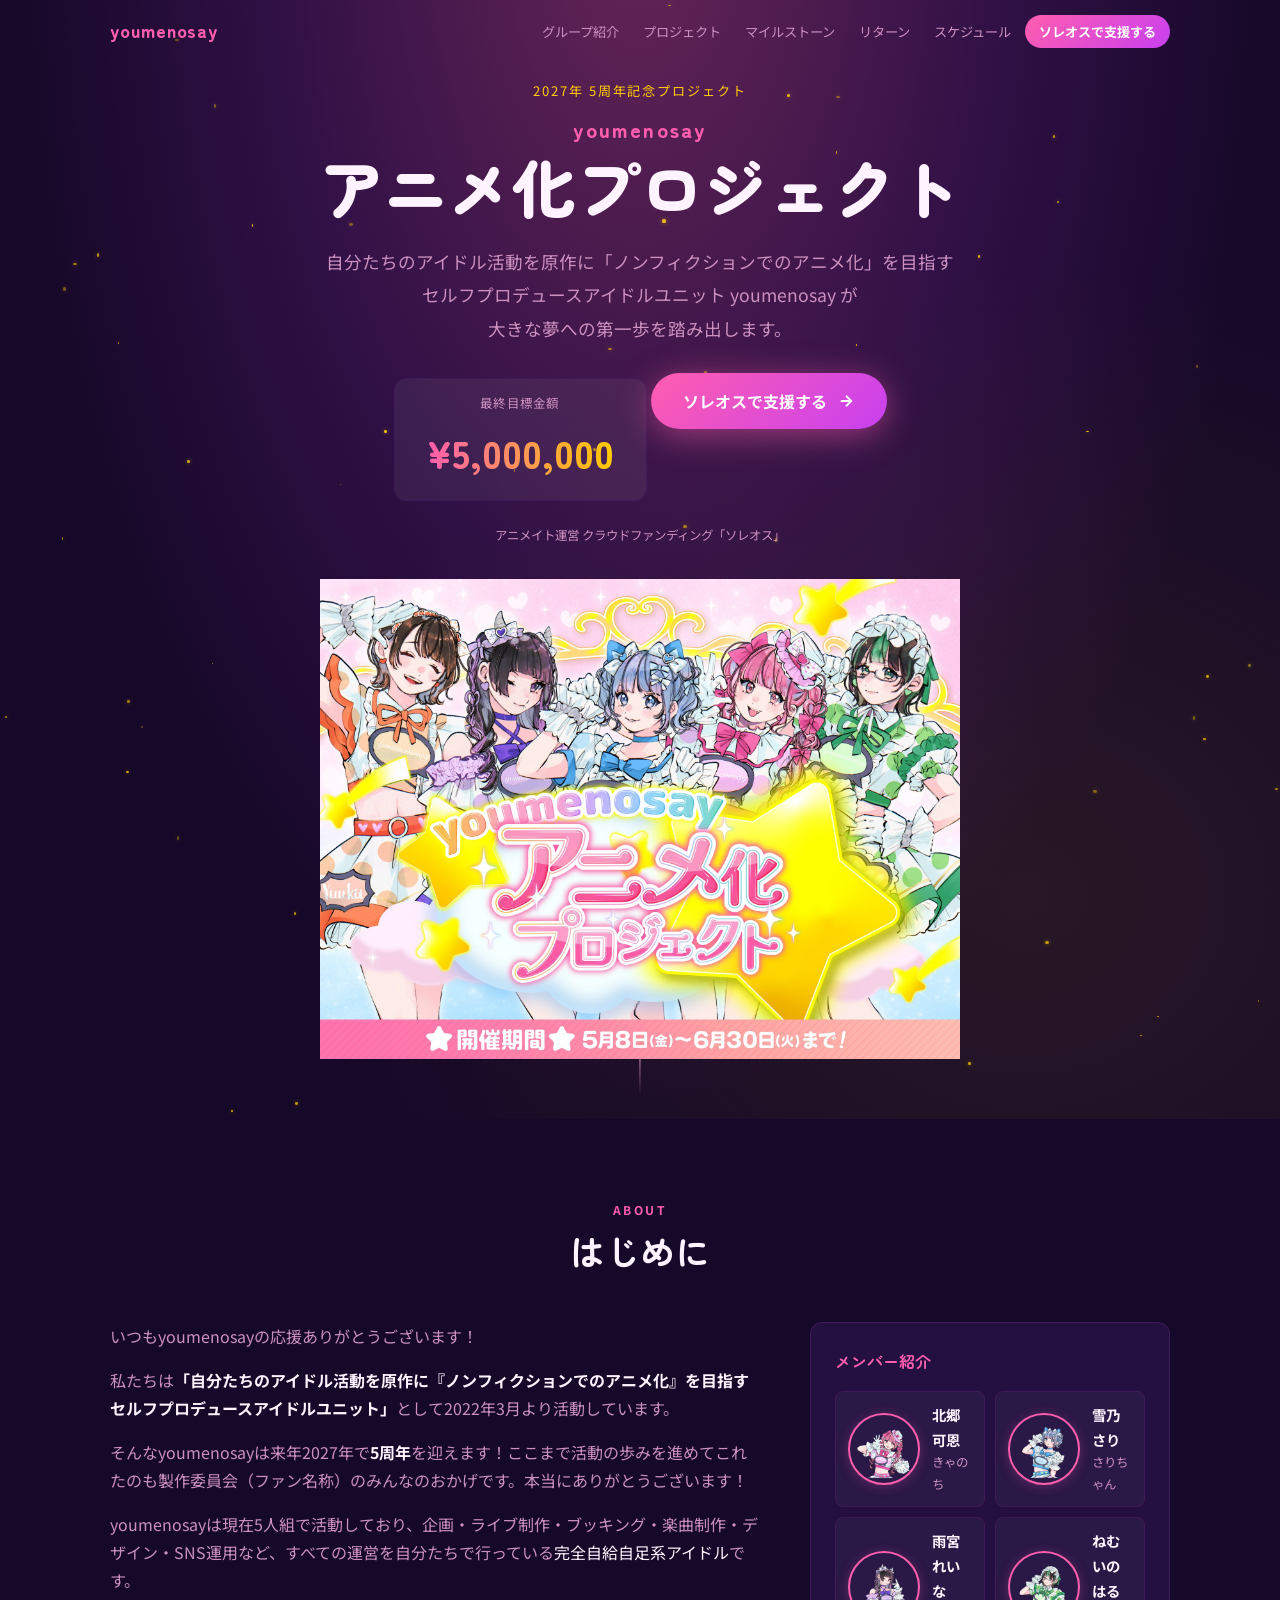
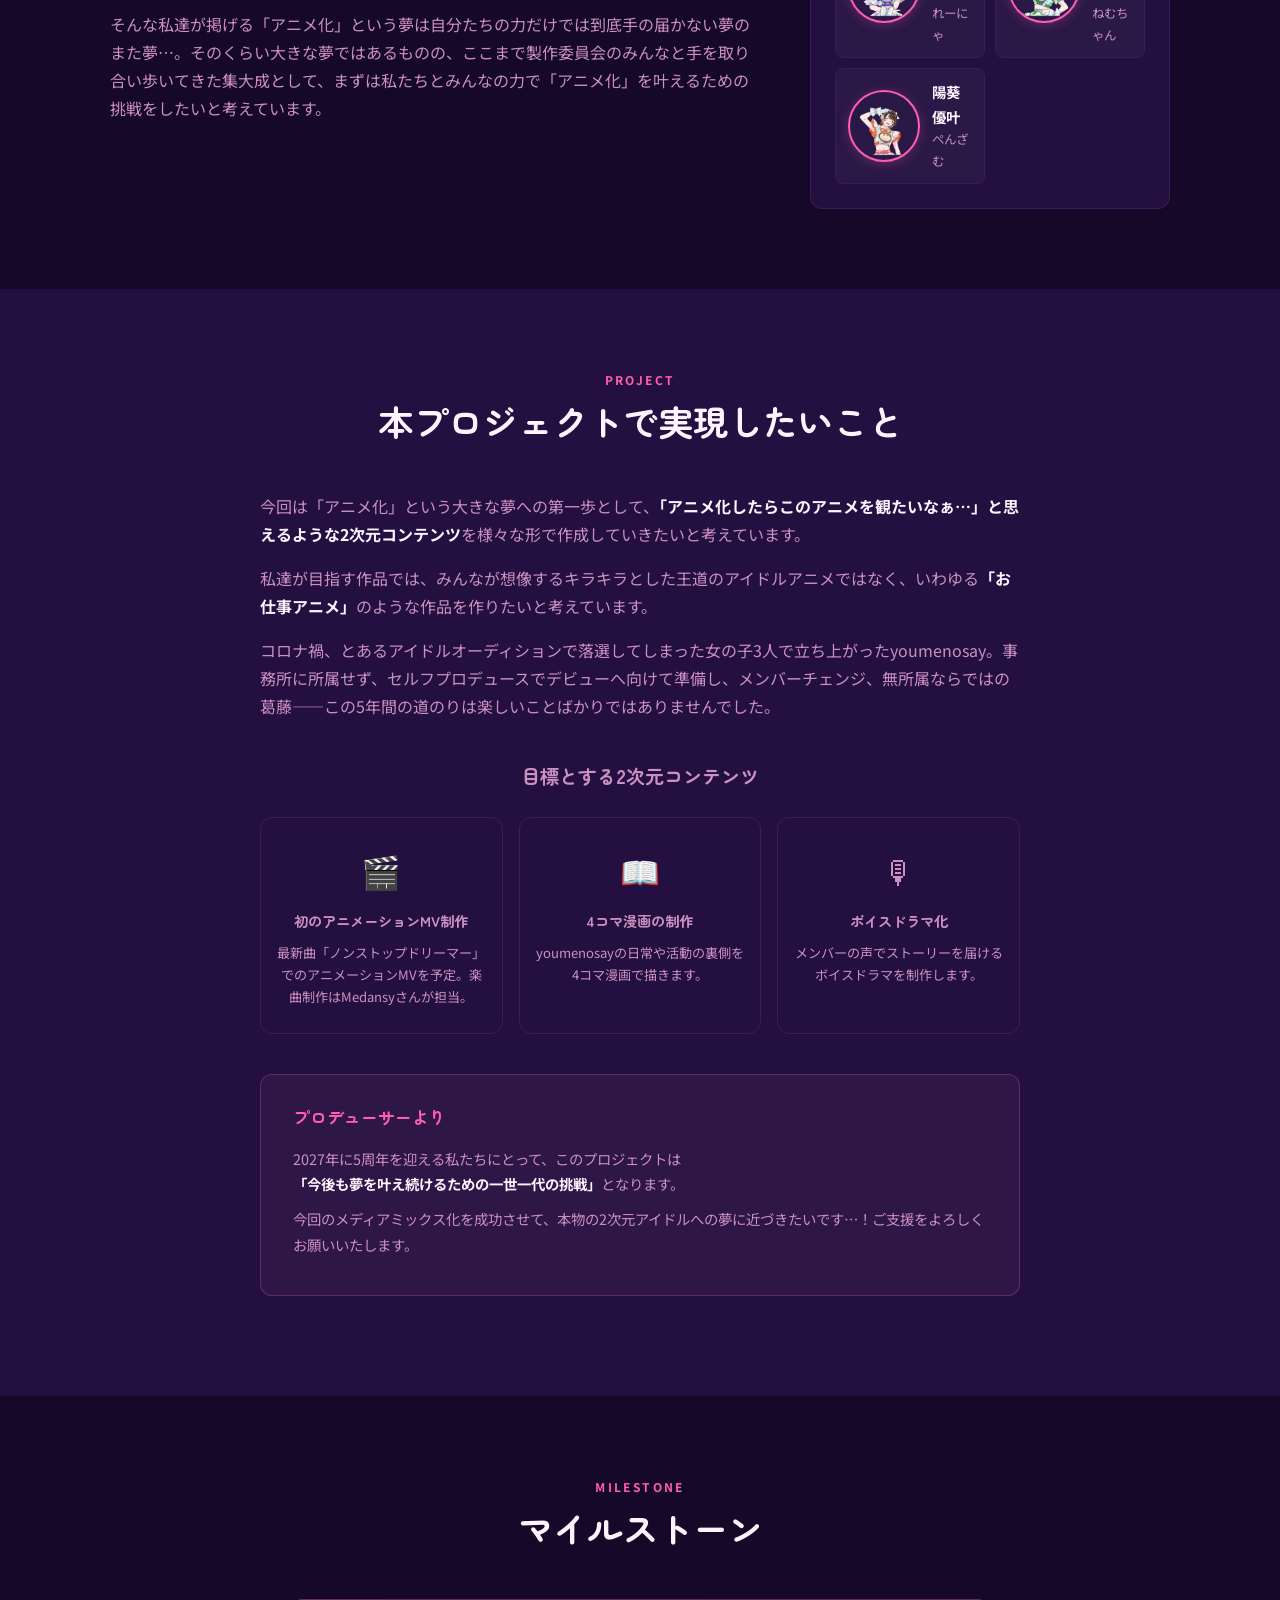
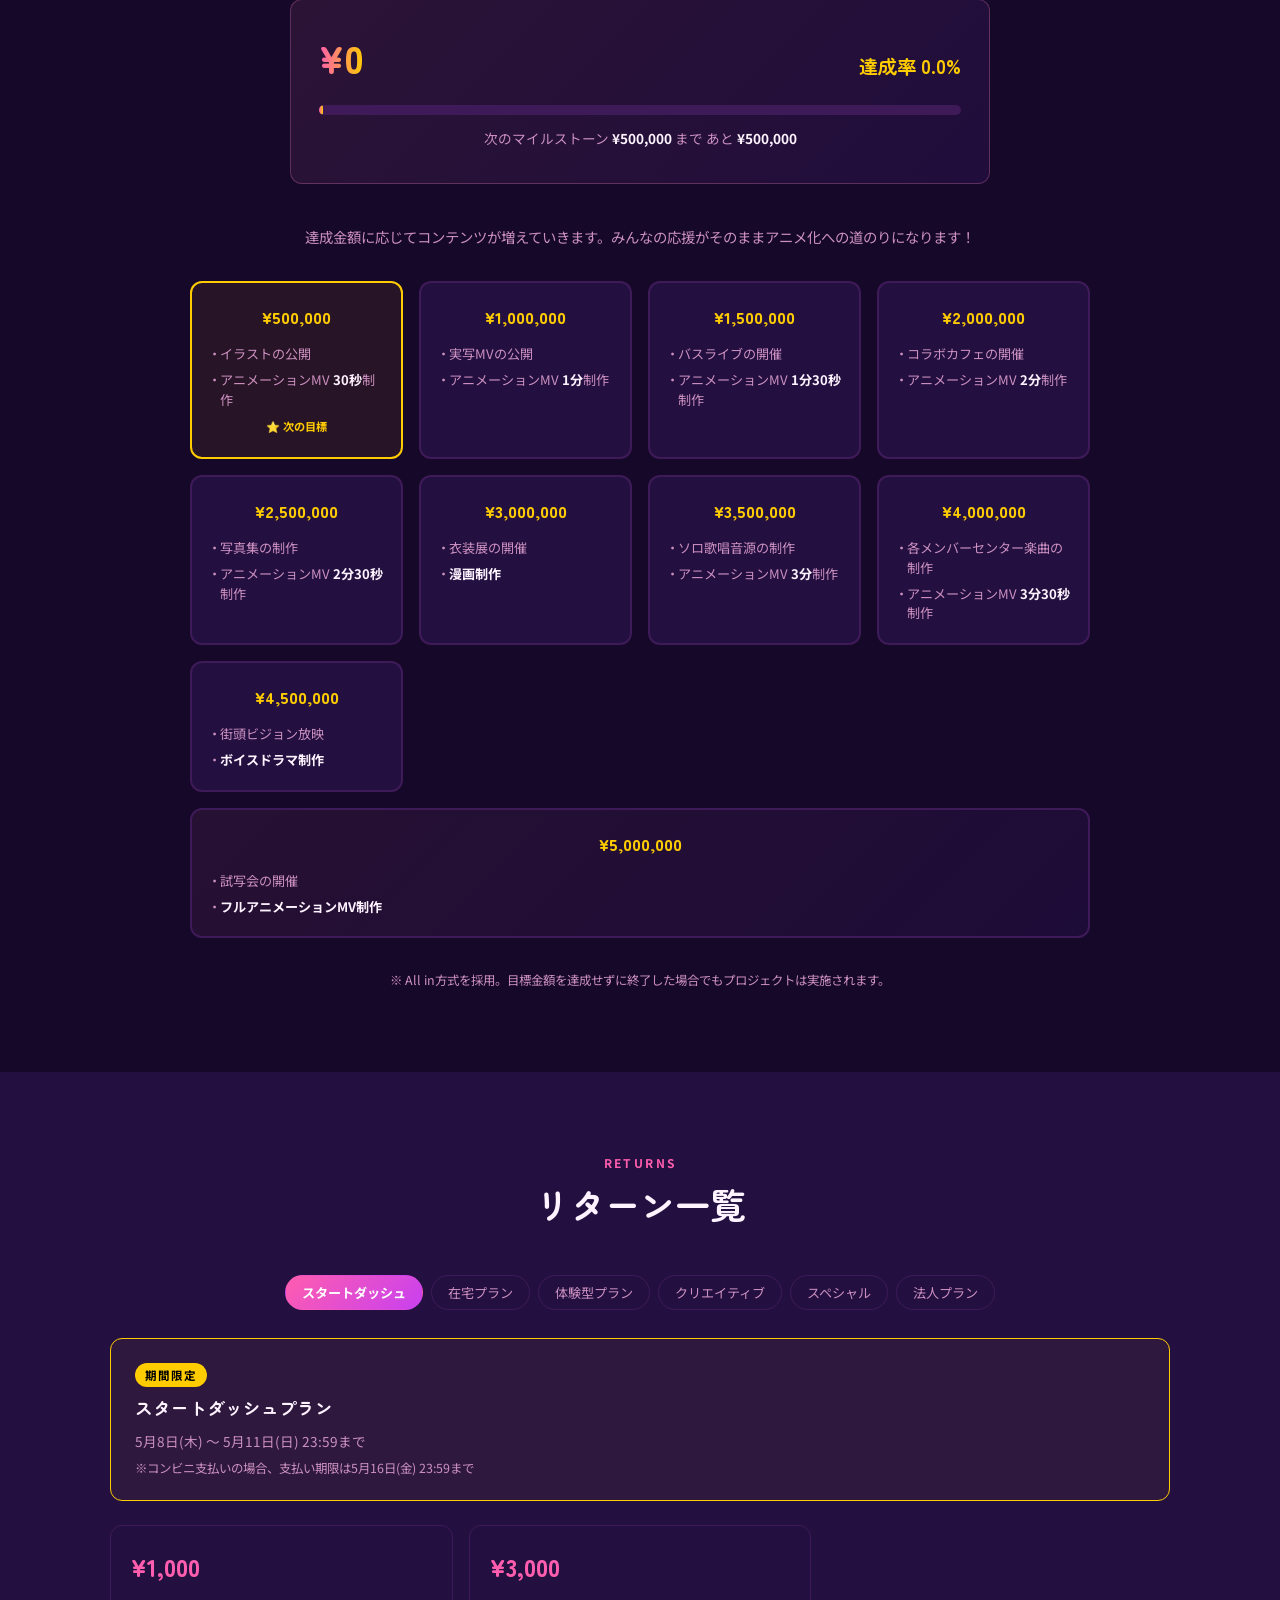
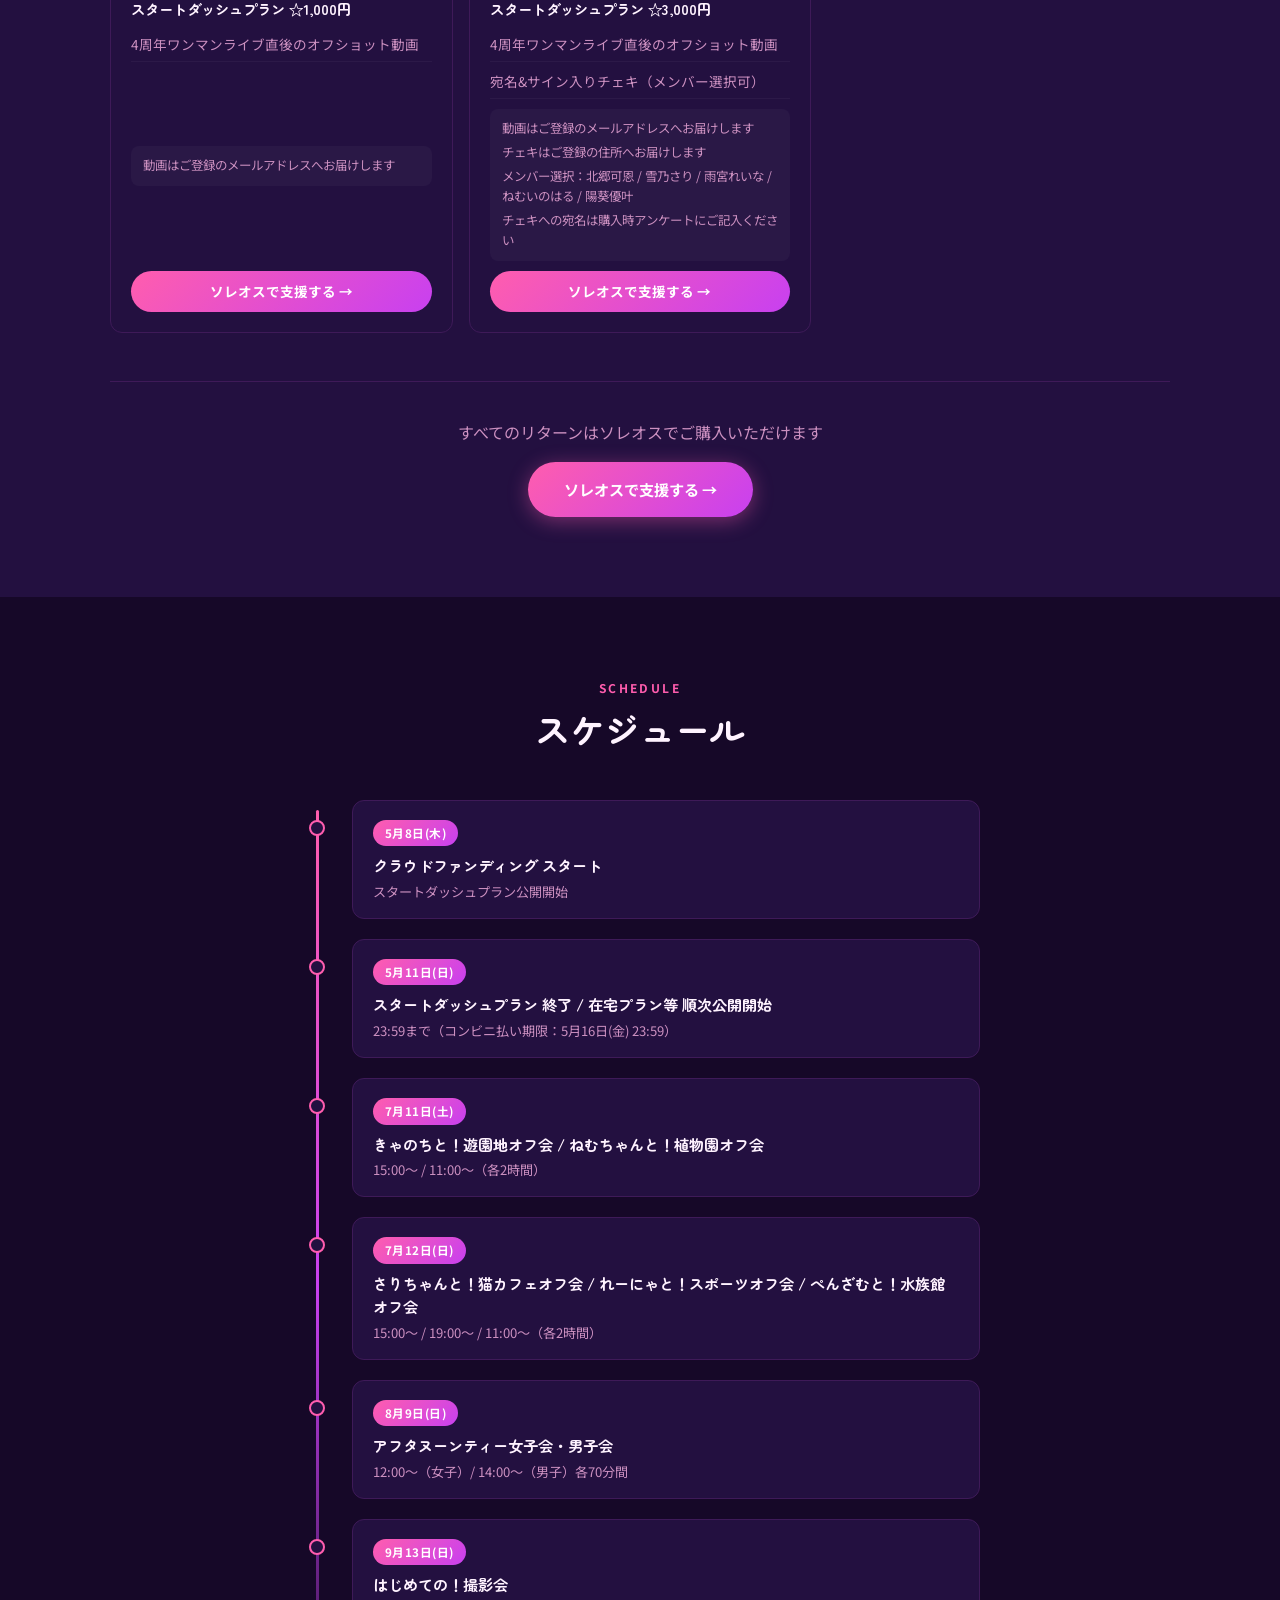
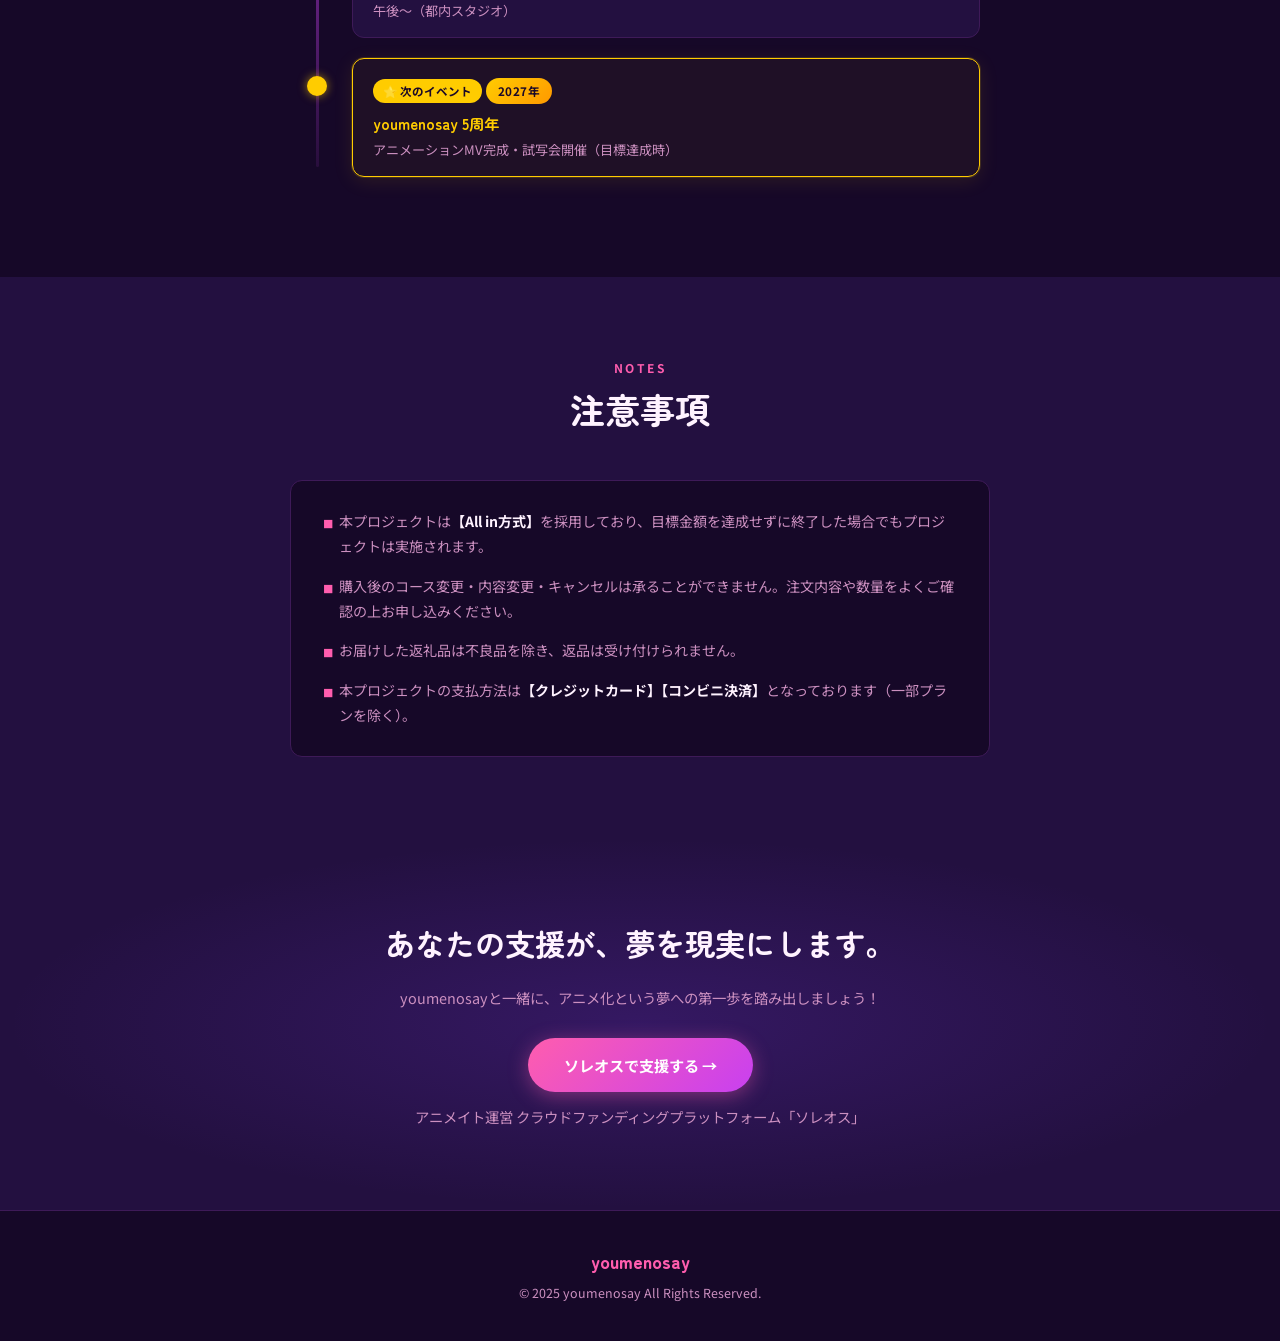
==== commit 8dab1b53: "Add files via upload" ====
--- a/index.html
+++ b/index.html
@@ -76,6 +76,7 @@
 <!-- ===== ABOUT ===== -->
 <section id="about" class="section">
   <div class="container">
+    <div class="cb-slot" id="cb-about-top"></div>
     <div class="section-header fade-in">
       <span class="section-en">ABOUT</span>
       <h2 class="section-ja">はじめに</h2>
@@ -97,35 +98,35 @@
       <div class="members-box">
         <h3>メンバー紹介</h3>
         <div class="member-cards">
-          <div class="member-card">
+          <div class="member-card" role="button" tabindex="0" onclick="openMemberModal('kano')">
             <div class="member-avatar" data-member="kano">可</div>
             <div class="member-info">
               <span class="member-name">北郷可恩</span>
               <span class="member-nick">きゃのち</span>
             </div>
           </div>
-          <div class="member-card">
+          <div class="member-card" role="button" tabindex="0" onclick="openMemberModal('sari')">
             <div class="member-avatar" data-member="sari">さ</div>
             <div class="member-info">
               <span class="member-name">雪乃さり</span>
               <span class="member-nick">さりちゃん</span>
             </div>
           </div>
-          <div class="member-card">
+          <div class="member-card" role="button" tabindex="0" onclick="openMemberModal('reina')">
             <div class="member-avatar" data-member="reina">れ</div>
             <div class="member-info">
               <span class="member-name">雨宮れいな</span>
               <span class="member-nick">れーにゃ</span>
             </div>
           </div>
-          <div class="member-card">
+          <div class="member-card" role="button" tabindex="0" onclick="openMemberModal('haru')">
             <div class="member-avatar" data-member="haru">は</div>
             <div class="member-info">
               <span class="member-name">ねむいのはる</span>
               <span class="member-nick">ねむちゃん</span>
             </div>
           </div>
-          <div class="member-card">
+          <div class="member-card" role="button" tabindex="0" onclick="openMemberModal('yuka')">
             <div class="member-avatar" data-member="yuka">優</div>
             <div class="member-info">
               <span class="member-name">陽葵優叶</span>
@@ -135,12 +136,14 @@
         </div>
       </div>
     </div>
+    <div class="cb-slot" id="cb-about-bottom"></div>
   </div>
 </section>
 
 <!-- ===== PROJECT ===== -->
 <section id="project" class="section section-alt">
   <div class="container">
+    <div class="cb-slot" id="cb-project-top"></div>
     <div class="section-header fade-in">
       <span class="section-en">PROJECT</span>
       <h2 class="section-ja">本プロジェクトで実現したいこと</h2>
@@ -195,12 +198,14 @@
         </div>
       </div>
     </div>
+    <div class="cb-slot" id="cb-project-bottom"></div>
   </div>
 </section>
 
 <!-- ===== MILESTONE ===== -->
 <section id="milestone" class="section">
   <div class="container">
+    <div class="cb-slot" id="cb-milestone-top"></div>
     <div class="section-header fade-in">
       <span class="section-en">MILESTONE</span>
       <h2 class="section-ja">マイルストーン</h2>
@@ -299,12 +304,14 @@
       </div>
     </div>
     <p class="milestone-note fade-in">※ All in方式を採用。目標金額を達成せずに終了した場合でもプロジェクトは実施されます。</p>
+    <div class="cb-slot" id="cb-milestone-bottom"></div>
   </div>
 </section>
 
 <!-- ===== REWARDS ===== -->
 <section id="rewards" class="section section-alt">
   <div class="container">
+    <div class="cb-slot" id="cb-rewards-top"></div>
     <div class="section-header fade-in">
       <span class="section-en">RETURNS</span>
       <h2 class="section-ja">リターン一覧</h2>
@@ -327,6 +334,7 @@
       <p>すべてのリターンはソレオスでご購入いただけます</p>
       <a href="#" class="btn btn-primary btn-large soreos-link">ソレオスで支援する →</a>
     </div>
+    <div class="cb-slot" id="cb-rewards-bottom"></div>
   </div>
 </section>
 
@@ -396,6 +404,25 @@
   </div>
 </footer>
 
+
+<!-- ===== MEMBER MODAL ===== -->
+<div class="member-modal-overlay" id="memberModal" aria-hidden="true" onclick="closeMemberModal(event)">
+  <div class="member-modal" role="dialog" aria-modal="true" aria-labelledby="mmFullName">
+    <button class="member-modal-close" onclick="closeMemberModal()" aria-label="閉じる">×</button>
+    <div class="member-modal-photo" id="mmPhoto">
+      <div class="mm-initial" id="mmInitial"></div>
+    </div>
+    <div class="member-modal-body">
+      <p class="mm-fullname" id="mmFullName"></p>
+      <p class="mm-nickname" id="mmNickname"></p>
+      <dl class="mm-details" id="mmDetails"></dl>
+      <div class="mm-description" id="mmDescription"></div>
+      <div class="mm-skills" id="mmSkills"></div>
+      <div class="mm-sns" id="mmSns"></div>
+    </div>
+  </div>
+</div>
+
 <script src="main.js"></script>
 </body>
 </html>
--- a/style.css
+++ b/style.css
@@ -2,20 +2,20 @@
    CSS 変数
    =========================== */
 :root {
-  --color-primary:    #e879b0;
-  --color-secondary:  #7c3aed;
-  --color-accent:     #f5a623;
-  --color-bg:         #0f0b1e;
-  --color-surface:    #1e1a35;
-  --color-border:     #2e2a50;
-  --color-text:       #f0ecff;
-  --color-text-muted: #9d96c0;
+  --color-primary:    #ff5dae;
+  --color-secondary:  #c840f0;
+  --color-accent:     #ffcc00;
+  --color-bg:         #160828;
+  --color-surface:    #231040;
+  --color-border:     #3e1a58;
+  --color-text:       #fff3ff;
+  --color-text-muted: #cc90c0;
   --font-heading:     'Zen Maru Gothic', sans-serif;
   --font-body:        'Noto Sans JP', sans-serif;
   --radius:           12px;
   --radius-sm:        8px;
   --transition:       0.25s ease;
-  --shadow:           0 4px 24px rgba(0,0,0,0.4);
+  --shadow:           0 4px 24px rgba(0,0,0,0.5);
 }
 
 /* ===========================
@@ -201,7 +201,8 @@
   text-align:      center;
   overflow:        hidden;
   padding:         80px 20px 60px;
-  background:      radial-gradient(ellipse at 50% 0%, rgba(124,58,237,0.3) 0%, transparent 60%),
+  background:      radial-gradient(ellipse at 50% -10%, rgba(255,93,174,0.35) 0%, rgba(200,64,240,0.15) 40%, transparent 70%),
+                   radial-gradient(ellipse at 80% 80%, rgba(255,204,0,0.08) 0%, transparent 50%),
                    var(--color-bg);
 }
 
@@ -214,7 +215,8 @@
 .particle {
   position:         absolute;
   border-radius:    50%;
-  background-color: #fff;
+  background-color: #ffcc00;
+  box-shadow:       0 0 4px rgba(255,204,0,0.6);
   animation:        twinkle var(--dur, 3s) ease-in-out infinite alternate;
 }
 
@@ -342,14 +344,14 @@
   font-size:     1rem;
   padding:       14px 32px;
   border-radius: 999px;
-  box-shadow:    0 6px 32px rgba(232,121,176,0.4);
+  box-shadow:    0 6px 32px rgba(255,93,174,0.5);
   transition:    transform var(--transition), box-shadow var(--transition);
   margin-bottom: 12px;
 }
 
 .btn-hero:hover {
   transform:  translateY(-2px);
-  box-shadow: 0 10px 40px rgba(232,121,176,0.6);
+  box-shadow: 0 10px 40px rgba(255,93,174,0.7);
 }
 
 .hero-platform-note {
@@ -421,27 +423,30 @@
 }
 
 .member-cards {
+  display:               grid;
+  grid-template-columns: 1fr 1fr;
+  gap:                   10px;
+}
+
+.member-card {
   display:        flex;
-  flex-direction: column;
-  gap:            10px;
-}
-
-.member-card {
-  display:       flex;
-  align-items:   center;
-  gap:           12px;
-  padding:       10px 12px;
-  background:    rgba(255,255,255,0.03);
-  border-radius: var(--radius-sm);
-  border:        1px solid var(--color-border);
-  transition:    background var(--transition);
-}
-
-.member-card:hover { background: rgba(232,121,176,0.08); }
+  align-items:    center;
+  gap:            12px;
+  padding:        10px 12px;
+  background:     rgba(255,255,255,0.03);
+  border-radius:  var(--radius-sm);
+  border:         1px solid var(--color-border);
+  transition:     all var(--transition);
+}
+.member-card:hover {
+  background:    rgba(255,93,174,0.08);
+  border-color:  var(--color-primary);
+  transform:     translateY(-2px);
+}
 
 .member-avatar {
-  width:           44px;
-  height:          44px;
+  width:           72px;
+  height:          72px;
   flex-shrink:     0;
   border-radius:   50%;
   background:      linear-gradient(135deg, var(--color-primary), var(--color-secondary));
@@ -449,17 +454,23 @@
   align-items:     center;
   justify-content: center;
   font-weight:     700;
-  font-size:       1.1rem;
+  font-size:       1.3rem;
   color:           #fff;
   overflow:        hidden;
-}
-
-.member-avatar.has-photo { background: none; }
+  border:          2px solid var(--color-border);
+  box-shadow:      0 2px 12px rgba(255,93,174,0.25);
+}
+
+.member-avatar.has-photo {
+  background:  none;
+  border-color: var(--color-primary);
+}
 .member-avatar.has-photo img {
-  width:      100%;
-  height:     100%;
-  object-fit: cover;
-  display:    block;
+  width:       100%;
+  height:      100%;
+  object-fit:  cover;
+  object-position: center top;
+  display:     block;
 }
 
 .member-info {
@@ -1091,7 +1102,7 @@
 .btn-primary {
   background: linear-gradient(135deg, var(--color-primary), var(--color-secondary));
   color:      #fff;
-  box-shadow: 0 4px 20px rgba(232,121,176,0.3);
+  box-shadow: 0 4px 20px rgba(255,93,174,0.4);
 }
 
 .btn-primary:hover { opacity: 0.9; transform: translateY(-1px); }
@@ -1146,101 +1157,151 @@
 }
 
 /* ===========================
-   スケジュール
+   スケジュール（タイムラインカード）
    =========================== */
 .schedule-timeline {
-  max-width: 700px;
-  margin:    0 auto;
-  position:  relative;
+  max-width:   680px;
+  margin:      0 auto;
+  position:    relative;
+  padding-left: 52px;
 }
 
 .schedule-timeline::before {
   content:    '';
   position:   absolute;
-  left:       140px;
-  top:        0;
-  bottom:     0;
-  width:      2px;
-  background: linear-gradient(to bottom, var(--color-primary), var(--color-secondary));
-  opacity:    0.3;
+  left:       16px;
+  top:        10px;
+  bottom:     10px;
+  width:      3px;
+  background: linear-gradient(to bottom,
+    var(--color-primary),
+    var(--color-secondary),
+    rgba(200,64,240,0.1));
+  border-radius: 3px;
 }
 
 .schedule-item {
-  display:  flex;
-  gap:      24px;
-  padding:  20px 0;
-  position: relative;
-}
-
-.schedule-item::after {
-  content:       '';
+  position:      relative;
+  margin-bottom: 20px;
+}
+
+/* タイムラインのドット */
+.schedule-dot {
   position:      absolute;
-  left:          133px;
-  top:           26px;
+  left:          -43px;
+  top:           20px;
   width:         16px;
   height:        16px;
   border-radius: 50%;
   background:    var(--color-surface);
-  border:        2px solid var(--color-border);
-}
-
-.schedule-item.highlight::after {
-  background:   var(--color-primary);
+  border:        2.5px solid var(--color-primary);
+  z-index:       1;
+  transition:    all 0.2s;
+}
+
+.schedule-item.highlight .schedule-dot {
+  background:  var(--color-accent);
+  border-color: var(--color-accent);
+  box-shadow:  0 0 10px rgba(255,204,0,0.6);
+  width:       20px;
+  height:      20px;
+  left:        -45px;
+  top:         18px;
+}
+
+.schedule-item.schedule-today .schedule-dot {
+  background:  var(--color-accent);
+  border-color: var(--color-accent);
+  animation:   pulse-dot 1.8s ease-in-out infinite;
+}
+
+@keyframes pulse-dot {
+  0%, 100% { box-shadow: 0 0 0 0 rgba(255,204,0,0.5); }
+  50%       { box-shadow: 0 0 0 8px rgba(255,204,0,0); }
+}
+
+/* カード本体 */
+.schedule-card {
+  background:    var(--color-surface);
+  border:        1px solid var(--color-border);
+  border-radius: var(--radius);
+  padding:       16px 20px;
+  transition:    all var(--transition);
+}
+
+.schedule-item:hover .schedule-card {
   border-color: var(--color-primary);
-  box-shadow:   0 0 12px rgba(232,121,176,0.5);
-}
-
-.schedule-item.schedule-today::after {
-  background:   var(--color-accent);
+  background:   rgba(255,93,174,0.04);
+  transform:    translateX(4px);
+}
+
+.schedule-item.highlight .schedule-card {
+  border-color: rgba(255,204,0,0.35);
+  background:   rgba(255,204,0,0.04);
+}
+
+.schedule-item.schedule-today .schedule-card {
   border-color: var(--color-accent);
-  box-shadow:   0 0 12px rgba(245,166,35,0.6);
-}
-
+  box-shadow:   0 0 0 1px rgba(255,204,0,0.15), 0 4px 20px rgba(255,204,0,0.1);
+}
+
+/* 日付バッジ */
 .schedule-date {
-  width:       130px;
-  flex-shrink: 0;
-  font-weight: 700;
-  font-size:   0.85rem;
-  color:       var(--color-accent);
-  text-align:  right;
-  padding-top: 2px;
-  line-height: 1.5;
-}
-
-.schedule-item.schedule-today .schedule-date { color: var(--color-text); }
-
-.schedule-content {
-  padding-left: 28px;
-  flex:         1;
-}
-
-.schedule-content h4 {
+  display:       inline-block;
+  font-size:     0.73rem;
+  font-weight:   700;
+  letter-spacing: 0.04em;
+  background:    linear-gradient(135deg, var(--color-primary), var(--color-secondary));
+  color:         #fff;
+  padding:       3px 12px;
+  border-radius: 999px;
+  margin-bottom: 8px;
+}
+
+.schedule-item.highlight .schedule-date {
+  background: linear-gradient(135deg, var(--color-accent), #e07800);
+  color:      #1a0828;
+}
+
+.schedule-item.schedule-today .schedule-date {
+  background: linear-gradient(135deg, var(--color-accent), #ff9900);
+  color:      #1a0828;
+}
+
+.schedule-card h4 {
   font-family:   var(--font-heading);
-  font-size:     0.9rem;
+  font-size:     0.95rem;
   font-weight:   700;
   margin-bottom: 4px;
   line-height:   1.5;
 }
 
-.schedule-content p {
-  font-size:     0.82rem;
-  color:         var(--color-text-muted);
-  margin-bottom: 6px;
-  line-height:   1.6;
-}
-
-.schedule-item.highlight .schedule-content h4 { color: var(--color-primary); }
-
+.schedule-card p {
+  font-size:  0.82rem;
+  color:      var(--color-text-muted);
+  line-height: 1.6;
+}
+
+.schedule-item.highlight .schedule-card h4 { color: var(--color-accent); }
+
+/* 今日/次イベントラベル */
 .schedule-today-label {
-  display:       inline-block;
-  font-size:     0.75rem;
+  display:       inline-flex;
+  align-items:   center;
+  gap:           4px;
+  font-size:     0.72rem;
   font-weight:   700;
-  color:         var(--color-accent);
-  background:    rgba(245,166,35,0.1);
-  border:        1px solid rgba(245,166,35,0.3);
+  color:         #1a0828;
+  background:    var(--color-accent);
   border-radius: 999px;
   padding:       2px 10px;
-  margin-bottom: 6px;
+  margin-bottom: 8px;
+  animation:     label-glow 2s ease-in-out infinite;
+}
+
+@keyframes label-glow {
+  0%, 100% { box-shadow: 0 0 0 0 rgba(255,204,0,0.4); }
+  50%       { box-shadow: 0 0 10px 2px rgba(255,204,0,0.3); }
 }
 
 /* ===========================
@@ -1308,6 +1369,259 @@
 }
 
 /* ===========================
+   コンテンツブロック
+   =========================== */
+.cb-slot:empty { display: none; }
+
+.cb-block {
+  padding: 60px 0;
+}
+
+.cb-block-alt { background: var(--color-surface); }
+
+.cb-inner {
+  max-width: 1000px;
+  margin:    0 auto;
+  padding:   0 20px;
+}
+
+/* 画像左 / 画像右 レイアウト */
+.cb-type-image-left .cb-inner,
+.cb-type-image-right .cb-inner {
+  display:     grid;
+  gap:         48px;
+  align-items: center;
+  grid-template-columns: 1fr 1fr;
+}
+
+.cb-type-image-right .cb-img  { order: 2; }
+.cb-type-image-right .cb-text { order: 1; }
+
+/* 画像上 レイアウト */
+.cb-type-image-top .cb-inner {
+  display:        flex;
+  flex-direction: column;
+  align-items:    center;
+  gap:            28px;
+  text-align:     center;
+  max-width:      720px;
+}
+
+/* 画像のみ */
+.cb-type-image-only .cb-inner { max-width: 900px; }
+
+.cb-img img {
+  width:         100%;
+  border-radius: var(--radius);
+  display:       block;
+  box-shadow:    var(--shadow);
+}
+
+.cb-text h3 {
+  font-family:   var(--font-heading);
+  font-size:     clamp(1.2rem, 2.5vw, 1.6rem);
+  font-weight:   700;
+  margin-bottom: 14px;
+  line-height:   1.4;
+}
+
+.cb-text p {
+  color:       var(--color-text-muted);
+  line-height: 1.8;
+}
+
+.cb-text p strong { color: var(--color-text); }
+
+@media (max-width: 900px) {
+  .cb-type-image-left .cb-inner,
+  .cb-type-image-right .cb-inner {
+    grid-template-columns: 1fr;
+  }
+  .cb-type-image-right .cb-img  { order: 0; }
+  .cb-type-image-right .cb-text { order: 0; }
+}
+
+/* ===========================
+   メンバーモーダル
+   =========================== */
+.member-modal-overlay {
+  position:        fixed;
+  inset:           0;
+  background:      rgba(0,0,0,0.75);
+  backdrop-filter: blur(4px);
+  z-index:         200;
+  display:         flex;
+  align-items:     center;
+  justify-content: center;
+  padding:         20px;
+  opacity:         0;
+  pointer-events:  none;
+  transition:      opacity 0.25s ease;
+}
+
+.member-modal-overlay.open {
+  opacity:        1;
+  pointer-events: auto;
+}
+
+.member-modal {
+  background:    var(--color-surface);
+  border:        1px solid var(--color-border);
+  border-radius: var(--radius);
+  padding:       32px;
+  max-width:     560px;
+  width:         100%;
+  max-height:    90vh;
+  overflow-y:    auto;
+  position:      relative;
+  display:       flex;
+  gap:           24px;
+  align-items:   flex-start;
+  transform:     translateY(16px);
+  transition:    transform 0.25s ease;
+  box-shadow:    0 20px 60px rgba(0,0,0,0.6);
+}
+
+.member-modal-overlay.open .member-modal { transform: translateY(0); }
+
+.member-modal-close {
+  position:    absolute;
+  top:         12px;
+  right:       12px;
+  background:  rgba(255,255,255,0.08);
+  border:      none;
+  color:       var(--color-text);
+  width:       32px;
+  height:      32px;
+  border-radius: 50%;
+  font-size:   1.2rem;
+  cursor:      pointer;
+  display:     flex;
+  align-items: center;
+  justify-content: center;
+  transition:  background 0.2s;
+  line-height: 1;
+}
+
+.member-modal-close:hover { background: rgba(255,93,174,0.2); }
+
+.member-modal-photo {
+  width:         100px;
+  height:        100px;
+  border-radius: 50%;
+  flex-shrink:   0;
+  overflow:      hidden;
+  border:        3px solid var(--color-primary);
+  box-shadow:    0 0 20px rgba(255,93,174,0.3);
+  background:    linear-gradient(135deg, var(--color-primary), var(--color-secondary));
+  display:       flex;
+  align-items:   center;
+  justify-content: center;
+}
+
+.member-modal-photo img {
+  width:          100%;
+  height:         100%;
+  object-fit:     cover;
+  object-position: center top;
+  display:        block;
+}
+
+.mm-initial {
+  font-size:   2rem;
+  font-weight: 700;
+  color:       #fff;
+}
+
+.member-modal-body { flex: 1; min-width: 0; }
+
+.mm-fullname {
+  font-family:   var(--font-heading);
+  font-size:     1.35rem;
+  font-weight:   700;
+  margin-bottom: 2px;
+}
+
+.mm-nickname {
+  font-size:     0.85rem;
+  color:         var(--color-text-muted);
+  margin-bottom: 16px;
+}
+
+.mm-details {
+  display:               grid;
+  grid-template-columns: auto 1fr;
+  gap:                   6px 14px;
+  font-size:             0.83rem;
+  margin-bottom:         14px;
+}
+
+.mm-details dt {
+  color:       var(--color-text-muted);
+  font-weight: 700;
+  white-space: nowrap;
+}
+
+.mm-details dd { color: var(--color-text); }
+
+.mm-description {
+  font-size:     0.86rem;
+  color:         var(--color-text-muted);
+  line-height:   1.75;
+  margin-bottom: 14px;
+}
+
+.mm-description strong { color: var(--color-text); }
+
+.mm-skills {
+  display:       flex;
+  flex-wrap:     wrap;
+  gap:           6px;
+  margin-bottom: 14px;
+}
+
+.mm-skill-tag {
+  background:    rgba(255,93,174,0.1);
+  border:        1px solid rgba(255,93,174,0.3);
+  color:         var(--color-primary);
+  font-size:     0.73rem;
+  padding:       3px 10px;
+  border-radius: 999px;
+}
+
+.mm-sns { display: flex; gap: 8px; flex-wrap: wrap; }
+
+.mm-sns a {
+  font-size:     0.8rem;
+  padding:       5px 14px;
+  border-radius: 999px;
+  background:    rgba(255,255,255,0.04);
+  border:        1px solid var(--color-border);
+  transition:    all 0.2s;
+  display:       inline-block;
+}
+
+.mm-sns a:hover {
+  border-color: var(--color-primary);
+  color:        var(--color-primary);
+}
+
+/* メンバーカードにカーソル */
+.member-card { cursor: pointer; }
+.member-card:focus-visible { outline: 2px solid var(--color-primary); }
+
+@media (max-width: 680px) {
+  .member-modal {
+    flex-direction: column;
+    align-items:    center;
+    text-align:     center;
+    padding:        24px 20px;
+    gap:            16px;
+  }
+  .mm-details { grid-template-columns: 1fr; text-align: left; }
+}
+
+/* ===========================
    フッター
    =========================== */
 .footer {
@@ -1362,6 +1676,8 @@
   .section { padding: 56px 0; }
 
   /* ナビ */
+  .member-cards { grid-template-columns: 1fr; }
+
   .nav-links {
     display:          none;
     position:         fixed;
@@ -1369,7 +1685,7 @@
     left:             0;
     right:            0;
     flex-direction:   column;
-    background-color: rgba(15,11,30,0.98);
+    background-color: rgba(22,8,40,0.98);
     padding:          16px;
     gap:              4px;
     border-bottom:    1px solid var(--color-border);
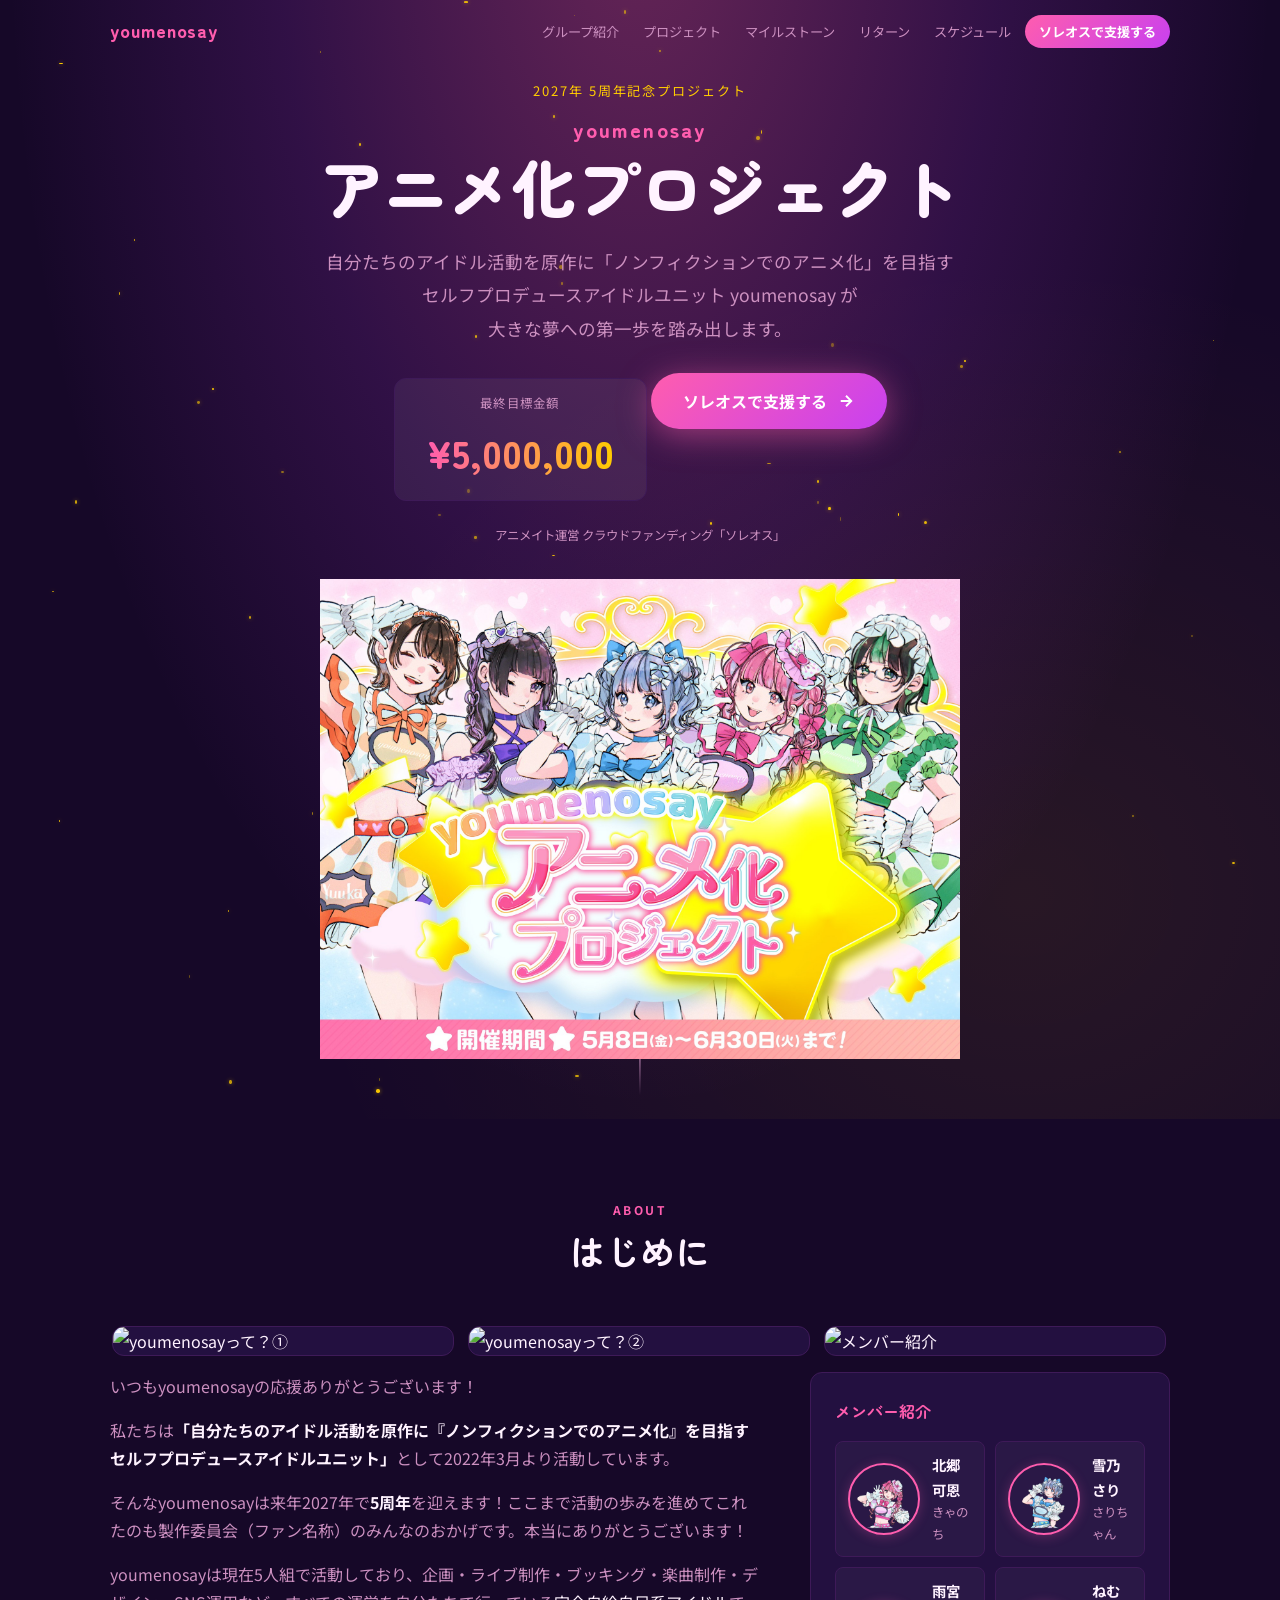
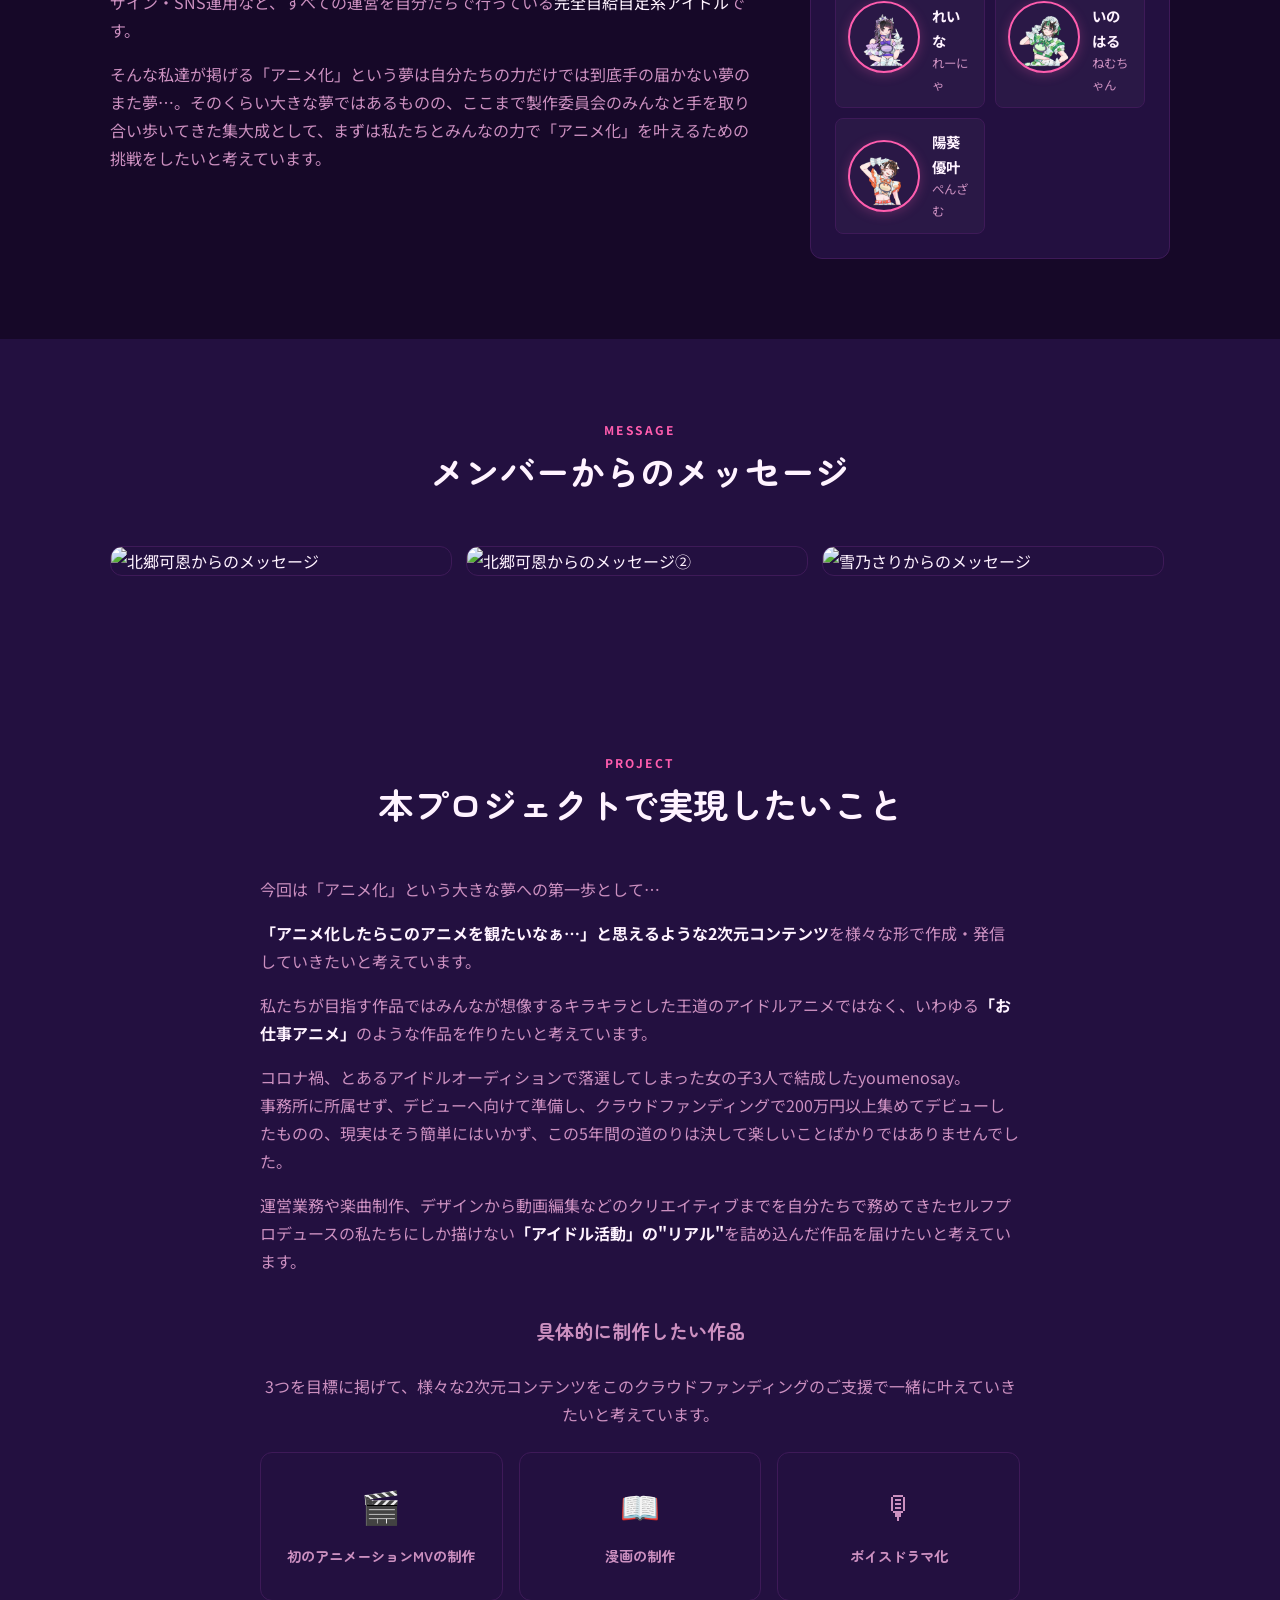
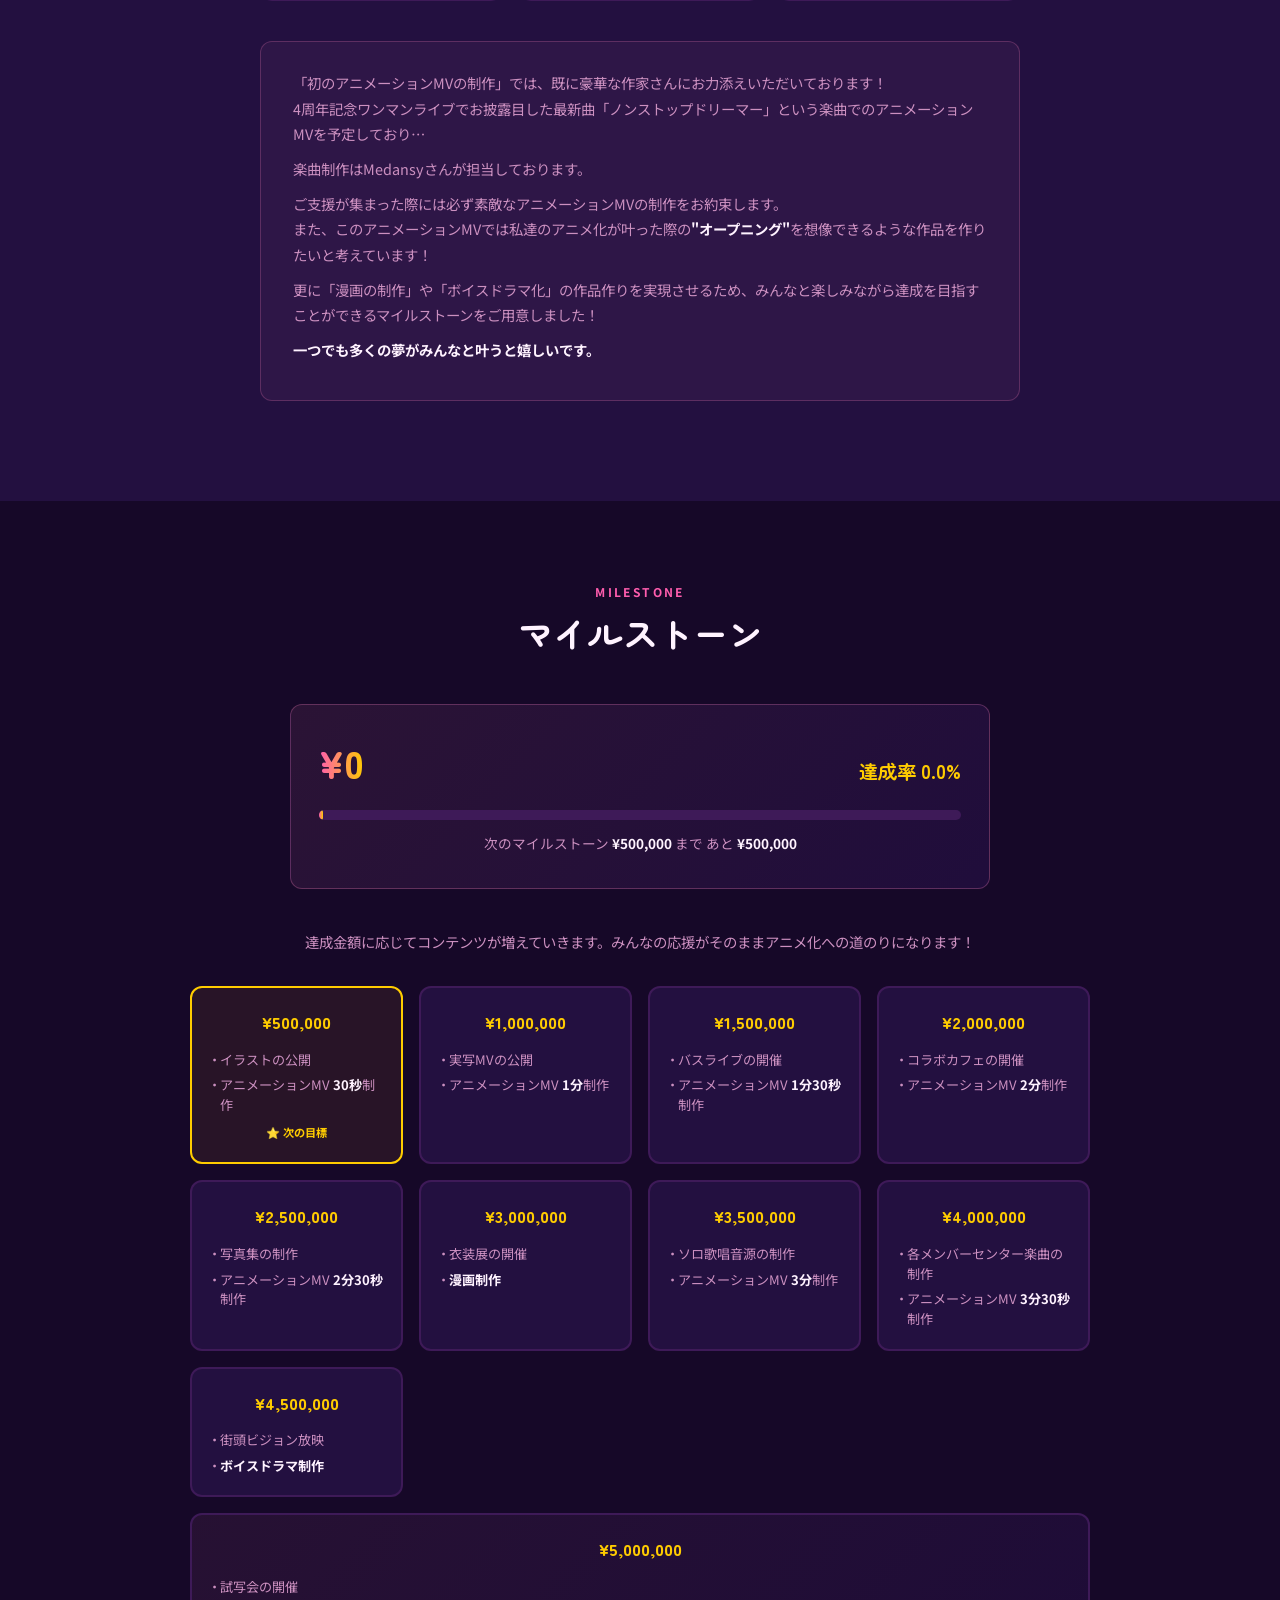
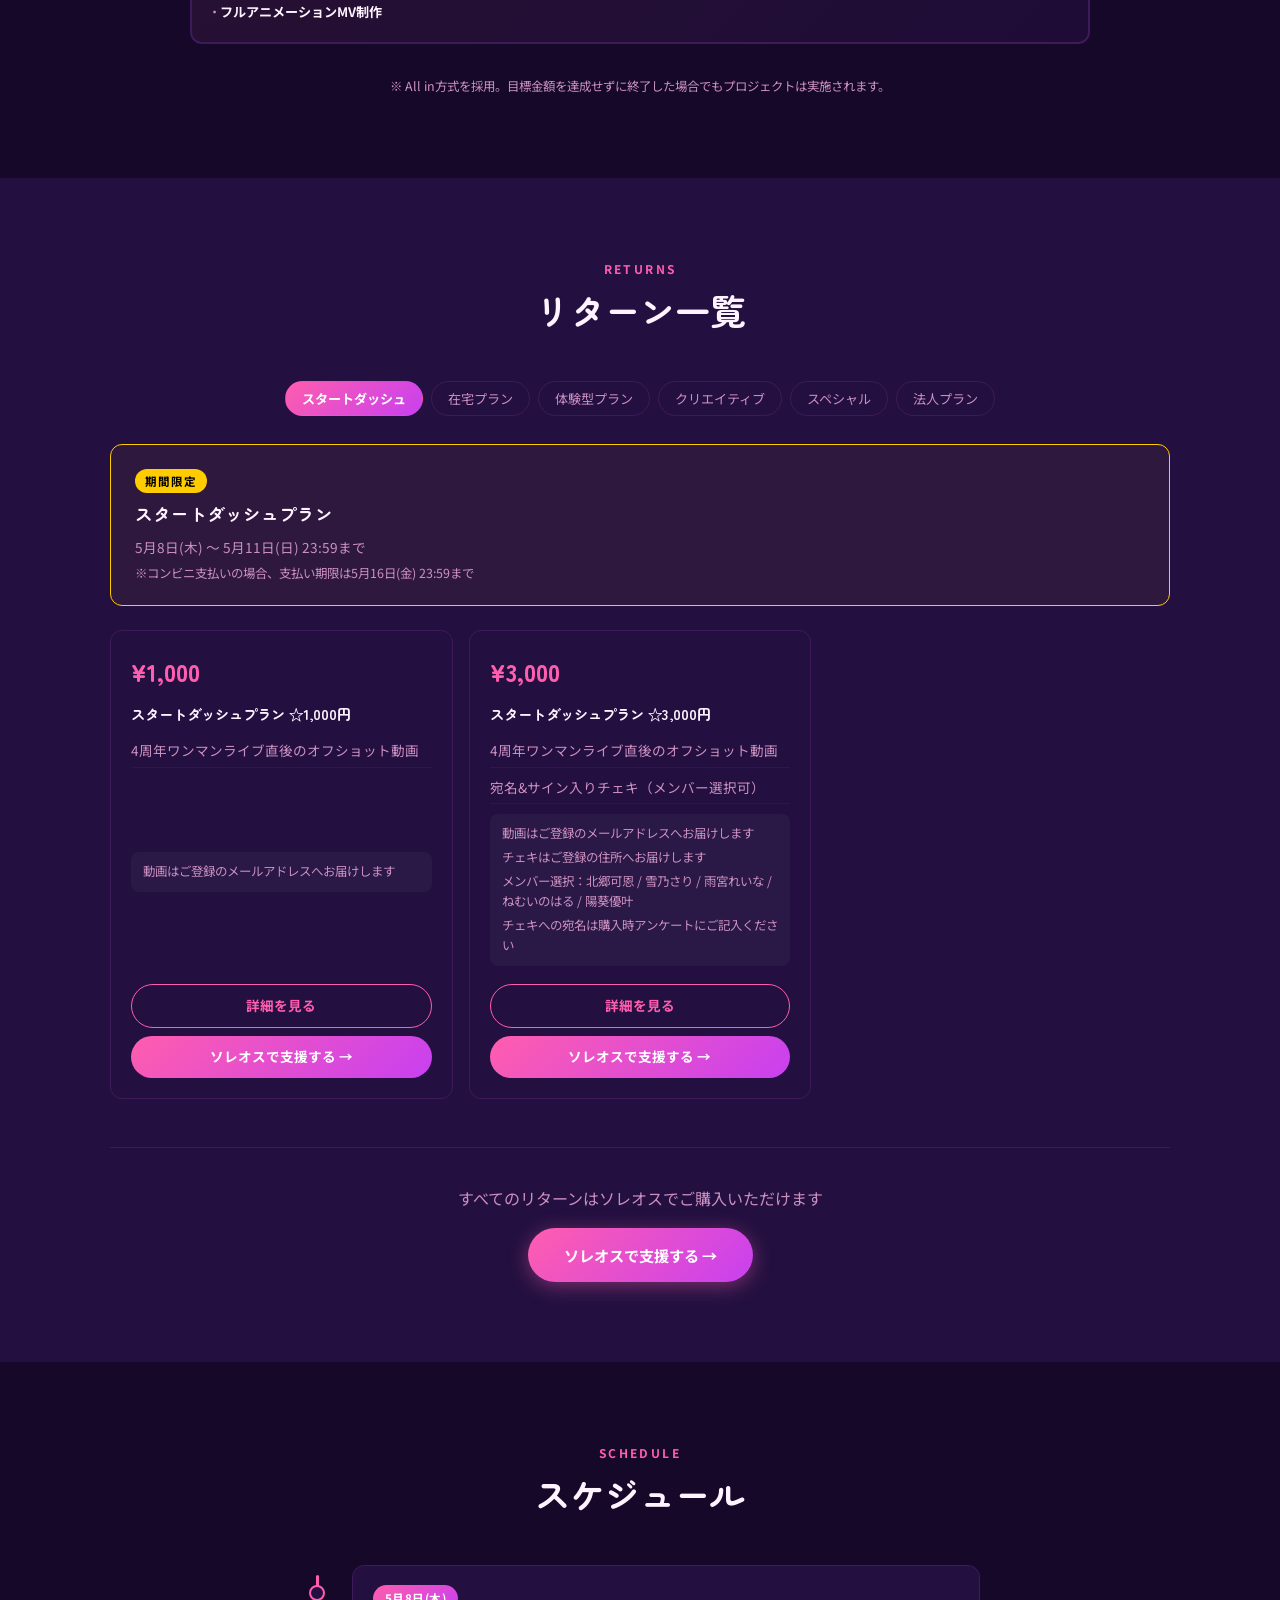
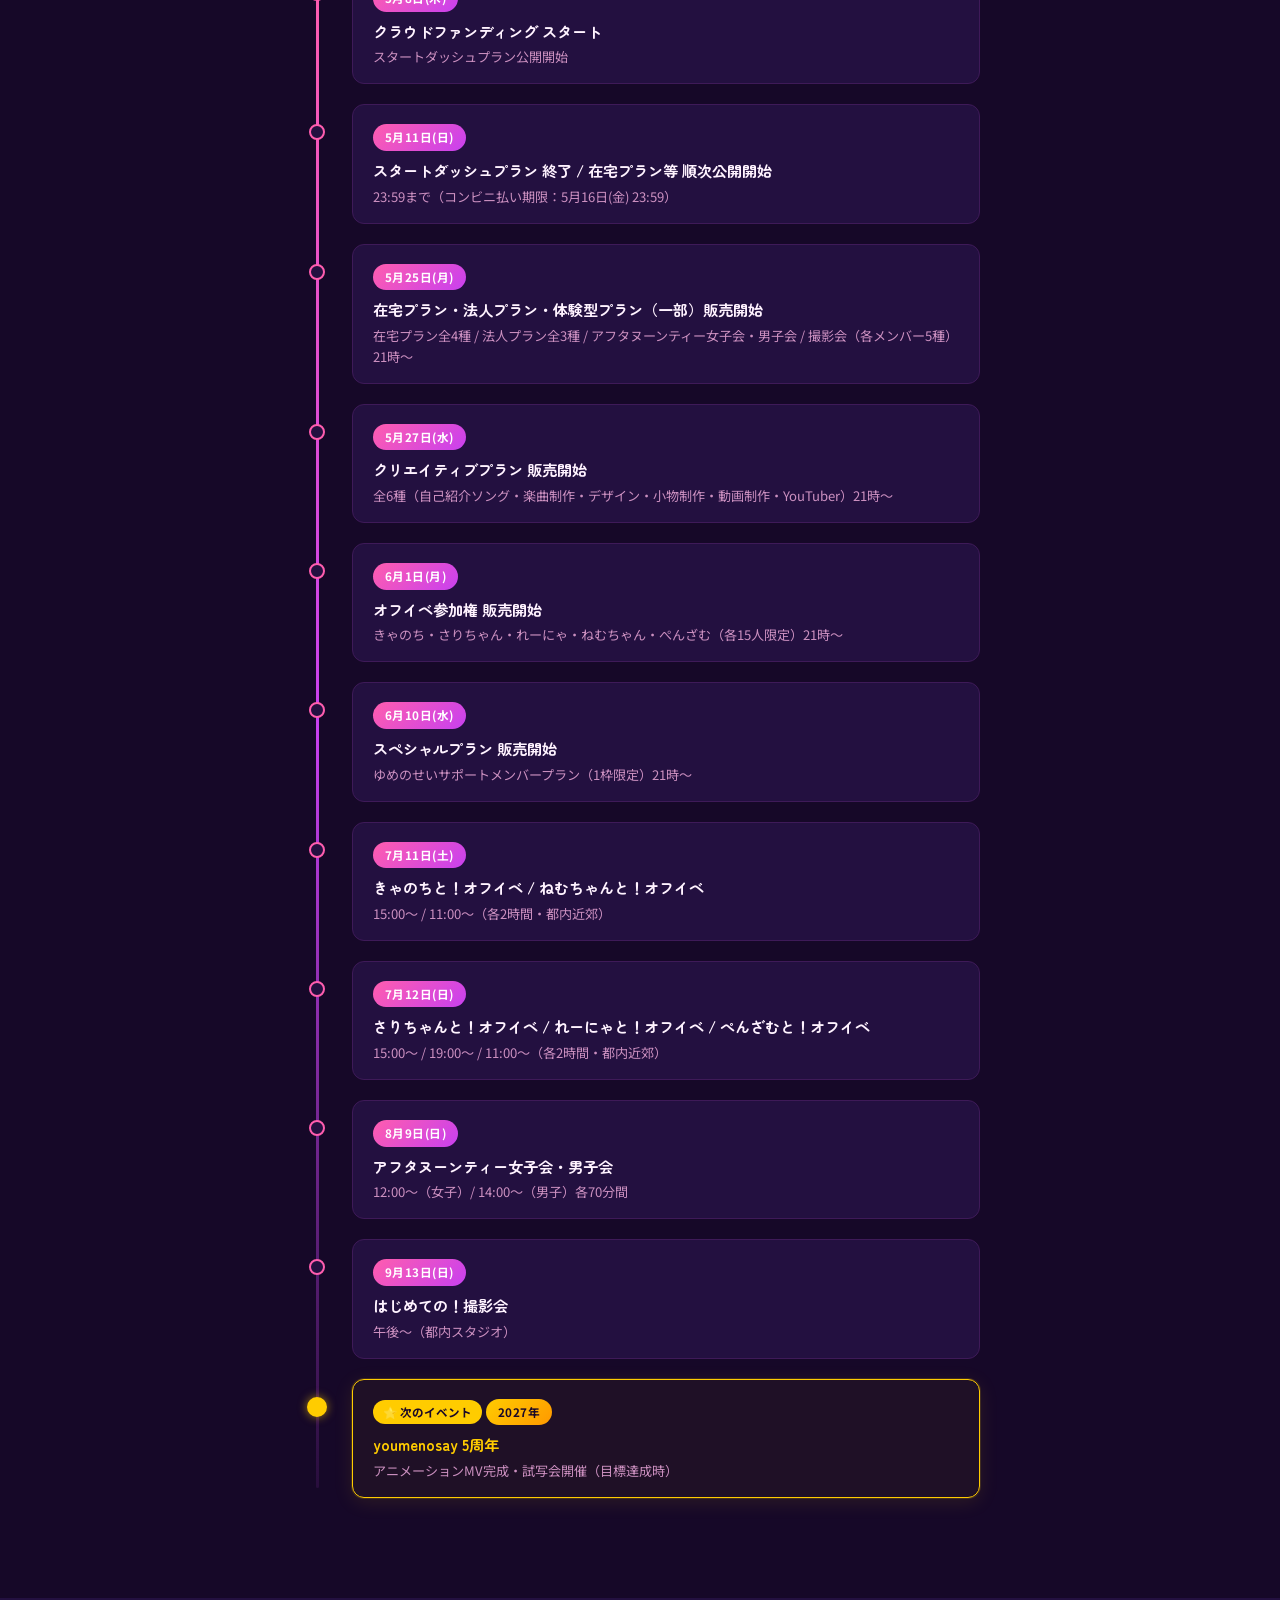
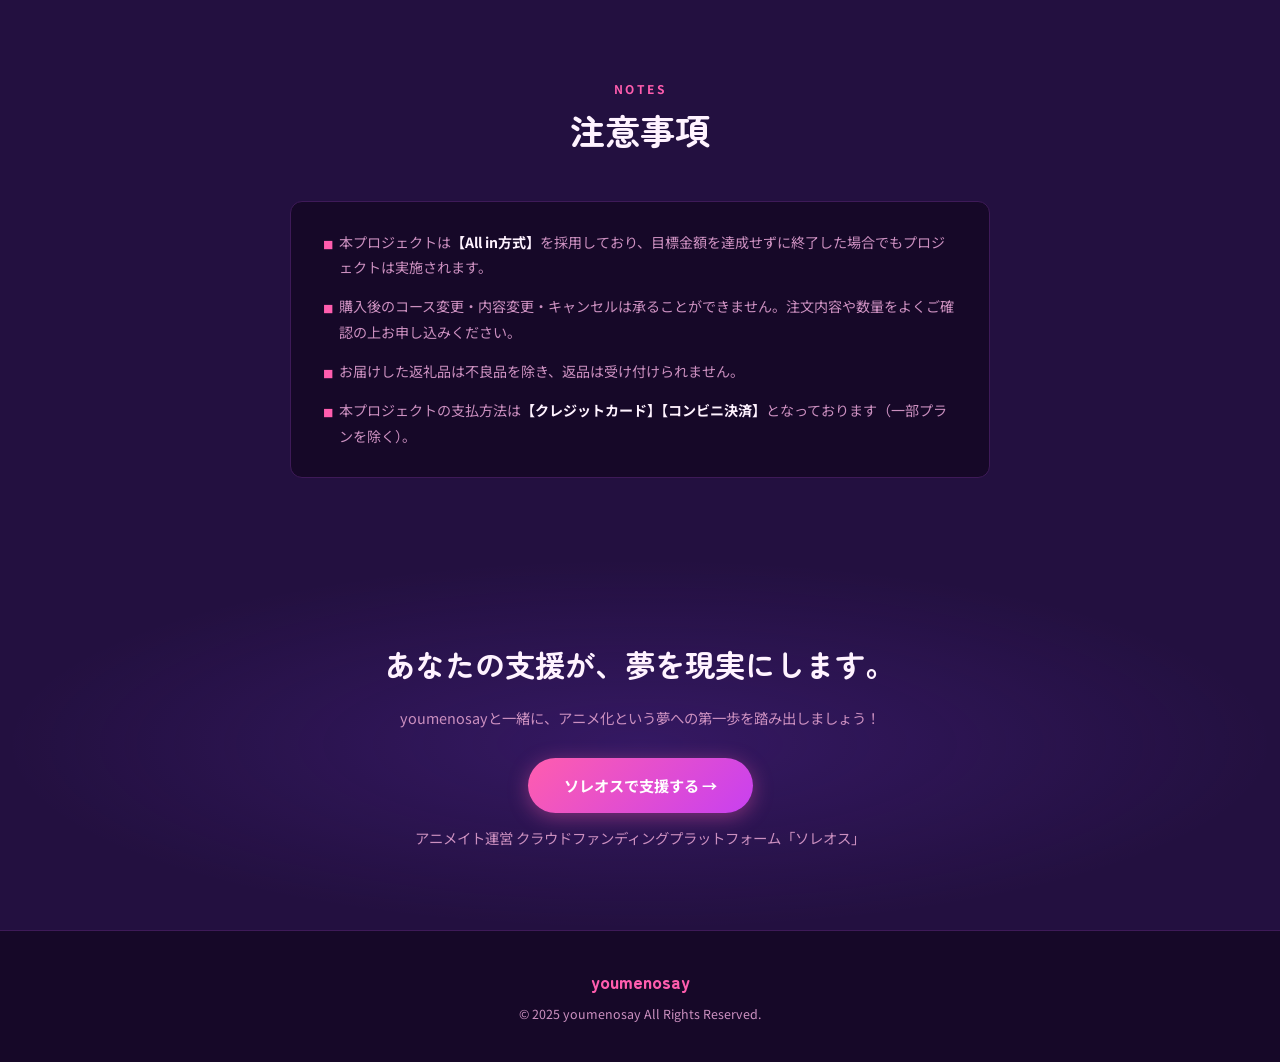
==== commit b583d7f2: "Add files via upload" ====
--- a/index.html
+++ b/index.html
@@ -87,6 +87,9 @@
       <img src="" alt="" loading="lazy">
     </div>
 
+    <!-- グループ紹介カルーセル -->
+    <div class="h-carousel fade-in" id="groupIntroCarousel" aria-label="グループ紹介画像"></div>
+
     <div class="about-grid fade-in">
       <div class="about-main" id="aboutMainText">
         <p>いつもyoumenosayの応援ありがとうございます！</p>
@@ -140,6 +143,17 @@
   </div>
 </section>
 
+<!-- ===== MEMBER MESSAGES ===== -->
+<section id="messages" class="section section-alt">
+  <div class="container">
+    <div class="section-header fade-in">
+      <span class="section-en">MESSAGE</span>
+      <h2 class="section-ja">メンバーからのメッセージ</h2>
+    </div>
+    <div class="member-messages-grid" id="memberMessagesGrid"></div>
+  </div>
+</section>
+
 <!-- ===== PROJECT ===== -->
 <section id="project" class="section section-alt">
   <div class="container">
@@ -156,9 +170,11 @@
       </div>
 
       <div id="projectMainText">
-        <p>今回は「アニメ化」という大きな夢への第一歩として、<strong>「アニメ化したらこのアニメを観たいなぁ…」と思えるような2次元コンテンツ</strong>を様々な形で作成していきたいと考えています。</p>
-        <p>私達が目指す作品では、みんなが想像するキラキラとした王道のアイドルアニメではなく、いわゆる<strong>「お仕事アニメ」</strong>のような作品を作りたいと考えています。</p>
-        <p>コロナ禍、とあるアイドルオーディションで落選してしまった女の子3人で立ち上がったyoumenosay。事務所に所属せず、セルフプロデュースでデビューへ向けて準備し、メンバーチェンジ、無所属ならではの葛藤——この5年間の道のりは楽しいことばかりではありませんでした。</p>
+        <p>今回は「アニメ化」という大きな夢への第一歩として…</p>
+        <p><strong>「アニメ化したらこのアニメを観たいなぁ…」と思えるような2次元コンテンツ</strong>を様々な形で作成・発信していきたいと考えています。</p>
+        <p>私たちが目指す作品ではみんなが想像するキラキラとした王道のアイドルアニメではなく、いわゆる<strong>「お仕事アニメ」</strong>のような作品を作りたいと考えています。</p>
+        <p>コロナ禍、とあるアイドルオーディションで落選してしまった女の子3人で結成したyoumenosay。<br>事務所に所属せず、デビューへ向けて準備し、クラウドファンディングで200万円以上集めてデビューしたものの、現実はそう簡単にはいかず、この5年間の道のりは決して楽しいことばかりではありませんでした。</p>
+        <p>運営業務や楽曲制作、デザインから動画編集などのクリエイティブまでを自分たちで務めてきたセルフプロデュースの私たちにしか描けない<strong>「アイドル活動」の"リアル"</strong>を詰め込んだ作品を届けたいと考えています。</p>
       </div>
 
       <!-- プロジェクト説明画像 -->
@@ -170,31 +186,31 @@
       </div>
 
       <div class="project-goals">
-        <h3>目標とする2次元コンテンツ</h3>
+        <h3>具体的に制作したい作品</h3>
+        <p style="text-align:center;margin-bottom:1.5rem;color:var(--color-text-muted)">3つを目標に掲げて、様々な2次元コンテンツをこのクラウドファンディングのご支援で一緒に叶えていきたいと考えています。</p>
         <div class="goal-cards">
           <div class="goal-card fade-in">
             <div class="goal-icon">🎬</div>
-            <h4>初のアニメーションMV制作</h4>
-            <p>最新曲「ノンストップドリーマー」でのアニメーションMVを予定。楽曲制作はMedansyさんが担当。</p>
+            <h4>初のアニメーションMVの制作</h4>
           </div>
           <div class="goal-card fade-in">
             <div class="goal-icon">📖</div>
-            <h4>4コマ漫画の制作</h4>
-            <p>youmenosayの日常や活動の裏側を4コマ漫画で描きます。</p>
+            <h4>漫画の制作</h4>
           </div>
           <div class="goal-card fade-in">
             <div class="goal-icon">🎙</div>
             <h4>ボイスドラマ化</h4>
-            <p>メンバーの声でストーリーを届けるボイスドラマを制作します。</p>
           </div>
         </div>
       </div>
 
       <div class="message-box fade-in">
-        <h3>プロデューサーより</h3>
         <div id="producerMessageText">
-          <p>2027年に5周年を迎える私たちにとって、このプロジェクトは<strong>「今後も夢を叶え続けるための一世一代の挑戦」</strong>となります。</p>
-          <p>今回のメディアミックス化を成功させて、本物の2次元アイドルへの夢に近づきたいです…！ご支援をよろしくお願いいたします。</p>
+          <p>「初のアニメーションMVの制作」では、既に豪華な作家さんにお力添えいただいております！<br>4周年記念ワンマンライブでお披露目した最新曲「ノンストップドリーマー」という楽曲でのアニメーションMVを予定しており…</p>
+          <p>楽曲制作はMedansyさんが担当しております。</p>
+          <p>ご支援が集まった際には必ず素敵なアニメーションMVの制作をお約束します。<br>また、このアニメーションMVでは私達のアニメ化が叶った際の<strong>"オープニング"</strong>を想像できるような作品を作りたいと考えています！</p>
+          <p>更に「漫画の制作」や「ボイスドラマ化」の作品作りを実現させるため、みんなと楽しみながら達成を目指すことができるマイルストーンをご用意しました！</p>
+          <p><strong>一つでも多くの夢がみんなと叶うと嬉しいです。</strong></p>
         </div>
       </div>
     </div>
--- a/style.css
+++ b/style.css
@@ -1589,22 +1589,26 @@
   border-radius: 999px;
 }
 
-.mm-sns { display: flex; gap: 8px; flex-wrap: wrap; }
+.mm-sns { display: flex; gap: 10px; flex-wrap: wrap; margin-top: 4px; }
 
 .mm-sns a {
-  font-size:     0.8rem;
-  padding:       5px 14px;
-  border-radius: 999px;
-  background:    rgba(255,255,255,0.04);
-  border:        1px solid var(--color-border);
-  transition:    all 0.2s;
-  display:       inline-block;
-}
-
-.mm-sns a:hover {
-  border-color: var(--color-primary);
-  color:        var(--color-primary);
-}
+  width:          38px;
+  height:         38px;
+  border-radius:  50%;
+  background:     rgba(255,255,255,0.05);
+  border:         1px solid var(--color-border);
+  display:        inline-flex;
+  align-items:    center;
+  justify-content: center;
+  transition:     all 0.2s;
+  color:          var(--color-text-muted);
+}
+
+.mm-sns a:hover              { color: #fff; }
+.mm-sns a.sns-x:hover        { border-color: #fff;    background: rgba(255,255,255,0.12); }
+.mm-sns a.sns-tiktok:hover   { border-color: #69c9d0; background: rgba(105,201,208,0.15); }
+.mm-sns a.sns-instagram:hover{ border-color: #e1306c; background: rgba(225,48,108,0.15); }
+.mm-sns a.sns-youtube:hover  { border-color: #ff0000; background: rgba(255,0,0,0.15); }
 
 /* メンバーカードにカーソル */
 .member-card { cursor: pointer; }
@@ -1802,3 +1806,297 @@
 
   .section-ja { font-size: 1.3rem; }
 }
+
+/* ===========================
+   横スワイプカルーセル（共通）
+   =========================== */
+.h-carousel {
+  display:                  flex;
+  overflow-x:               scroll;
+  scroll-snap-type:         x mandatory;
+  -webkit-overflow-scrolling: touch;
+  gap:                      14px;
+  padding:                  4px 2px 16px;
+  margin-top:               8px;
+  scrollbar-width:          none;
+  cursor:                   grab;
+}
+.h-carousel::-webkit-scrollbar { display: none; }
+.h-carousel.grabbing           { cursor: grabbing; user-select: none; }
+
+.h-carousel-item {
+  flex:              0 0 calc(33.33% - 10px);
+  scroll-snap-align: start;
+  border-radius:     var(--radius);
+  overflow:          hidden;
+  border:            1px solid var(--color-border);
+  background:        var(--color-surface);
+  transition:        box-shadow var(--transition);
+}
+.h-carousel-item:hover { box-shadow: var(--shadow); }
+
+.h-carousel-item img {
+  width:   100%;
+  height:  auto;
+  display: block;
+}
+
+@media (max-width: 900px) {
+  .h-carousel-item { flex: 0 0 calc(50% - 7px); }
+}
+@media (max-width: 560px) {
+  .h-carousel-item { flex: 0 0 85%; }
+}
+
+/* メンバーメッセージ（カルーセル化） */
+.member-messages-grid {
+  /* .h-carousel はJSで動的に付与 */
+}
+
+/* ===========================
+   リワードカード — 画像・リンク
+   =========================== */
+.reward-card-img-link { display: block; }
+
+.reward-card-img img {
+  width:        100%;
+  aspect-ratio: 4/3;
+  object-fit:   cover;
+  display:      block;
+  border-radius: var(--radius) var(--radius) 0 0;
+}
+
+.reward-card-img {
+  border-radius: var(--radius) var(--radius) 0 0;
+  overflow:      hidden;
+}
+
+.reward-title-link {
+  color:      inherit;
+  text-decoration: none;
+  transition: color var(--transition);
+}
+.reward-title-link:hover { color: var(--color-primary); }
+
+.reward-card-actions {
+  display:        flex;
+  flex-direction: column;
+  gap:            8px;
+  margin-top:     auto;
+  padding-top:    8px;
+}
+
+.btn-detail {
+  background:    transparent;
+  border:        1px solid var(--color-primary);
+  color:         var(--color-primary) !important;
+}
+.btn-detail:hover {
+  background: rgba(255,93,174,0.12);
+}
+
+/* ===========================
+   プラン詳細ページ (plan.html)
+   =========================== */
+.plan-detail-main {
+  padding-top: 80px;
+  min-height:  100vh;
+}
+
+.pd-wrap {
+  max-width:   760px;
+  margin:      0 auto;
+  padding:     40px 0 80px;
+}
+
+.pd-breadcrumb {
+  display:   flex;
+  align-items: center;
+  gap:       8px;
+  font-size: 0.82rem;
+  color:     var(--color-text-muted);
+  margin-bottom: 28px;
+  flex-wrap: wrap;
+}
+.pd-breadcrumb a { color: var(--color-primary); }
+.pd-breadcrumb a:hover { text-decoration: underline; }
+
+.pd-category {
+  display:       inline-block;
+  background:    linear-gradient(135deg, var(--color-primary), var(--color-secondary));
+  color:         #fff;
+  font-size:     0.75rem;
+  font-weight:   700;
+  letter-spacing: 0.08em;
+  padding:       4px 12px;
+  border-radius: 999px;
+  margin-bottom: 12px;
+}
+
+.pd-title {
+  font-family: var(--font-heading);
+  font-size:   clamp(1.4rem, 4vw, 2rem);
+  font-weight: 900;
+  line-height: 1.3;
+  margin-bottom: 8px;
+}
+
+.pd-desc {
+  color:       var(--color-text-muted);
+  font-size:   0.9rem;
+  margin-bottom: 16px;
+}
+
+.pd-price-row {
+  display:     flex;
+  align-items: center;
+  gap:         12px;
+  margin-bottom: 4px;
+}
+
+.pd-price {
+  font-family: var(--font-heading);
+  font-size:   clamp(1.6rem, 5vw, 2.4rem);
+  font-weight: 900;
+  background:  linear-gradient(90deg, var(--color-primary), var(--color-accent));
+  -webkit-background-clip: text;
+  -webkit-text-fill-color: transparent;
+  background-clip: text;
+}
+
+.pd-limit {
+  background:    rgba(255,93,174,0.12);
+  border:        1px solid var(--color-primary);
+  color:         var(--color-primary);
+  font-size:     0.8rem;
+  font-weight:   700;
+  padding:       3px 10px;
+  border-radius: 999px;
+}
+
+.pd-image {
+  border-radius: var(--radius);
+  overflow:      hidden;
+  margin:        24px 0;
+  border:        1px solid var(--color-border);
+}
+.pd-image img {
+  width:  100%;
+  height: auto;
+  display: block;
+}
+
+.pd-section {
+  background:    var(--color-surface);
+  border:        1px solid var(--color-border);
+  border-radius: var(--radius);
+  padding:       20px 24px;
+  margin-bottom: 16px;
+}
+
+.pd-section-title {
+  font-family:   var(--font-heading);
+  font-size:     1rem;
+  font-weight:   700;
+  color:         var(--color-primary);
+  margin-bottom: 14px;
+  padding-bottom: 8px;
+  border-bottom: 1px solid var(--color-border);
+}
+
+.pd-items {
+  list-style: none;
+  display:    flex;
+  flex-direction: column;
+  gap:        8px;
+}
+.pd-items li {
+  display:     flex;
+  align-items: flex-start;
+  gap:         8px;
+  font-size:   0.92rem;
+}
+.pd-items li::before {
+  content:    '■';
+  color:      var(--color-primary);
+  flex-shrink: 0;
+  font-size:  0.7rem;
+  margin-top: 4px;
+}
+
+.pd-subitems {
+  display:        flex;
+  flex-direction: column;
+  gap:            10px;
+}
+.pd-subitem {
+  display:       flex;
+  flex-wrap:     wrap;
+  gap:           8px;
+  align-items:   center;
+  padding:       10px 14px;
+  background:    rgba(255,255,255,0.04);
+  border-radius: var(--radius-sm);
+  border-left:   3px solid var(--color-primary);
+}
+.pd-subitem strong { font-size: 0.9rem; }
+.pd-subitem span   { font-size: 0.85rem; color: var(--color-text-muted); }
+
+.pd-delivery p {
+  font-size:     0.85rem;
+  color:         var(--color-text-muted);
+  margin-bottom: 6px;
+  line-height:   1.6;
+}
+.pd-delivery p:last-child { margin-bottom: 0; }
+
+.pd-notices { border-color: rgba(255,93,174,0.3); }
+.pd-notice-list {
+  display:        flex;
+  flex-direction: column;
+  gap:            8px;
+}
+.pd-notice-list li {
+  font-size:  0.85rem;
+  color:      var(--color-text-muted);
+  padding-left: 1em;
+  text-indent: -1em;
+}
+.pd-notice-list li::before {
+  content: '※ ';
+  color:   var(--color-primary);
+}
+
+.pd-cta {
+  display:        flex;
+  flex-direction: column;
+  gap:            12px;
+  align-items:    flex-start;
+  margin-top:     32px;
+}
+
+.pd-btn-back {
+  background:  transparent;
+  border:      1px solid var(--color-border);
+  color:       var(--color-text-muted);
+  padding:     10px 20px;
+  border-radius: var(--radius-sm);
+  font-size:   0.9rem;
+  transition:  all var(--transition);
+}
+.pd-btn-back:hover {
+  border-color: var(--color-primary);
+  color:        var(--color-primary);
+}
+
+.plan-back-link {
+  font-size:  0.85rem;
+  color:      var(--color-text-muted);
+  transition: color var(--transition);
+}
+.plan-back-link:hover { color: var(--color-primary); }
+
+@media (max-width: 680px) {
+  .pd-wrap { padding: 24px 0 60px; }
+  .pd-section { padding: 16px 18px; }
+}
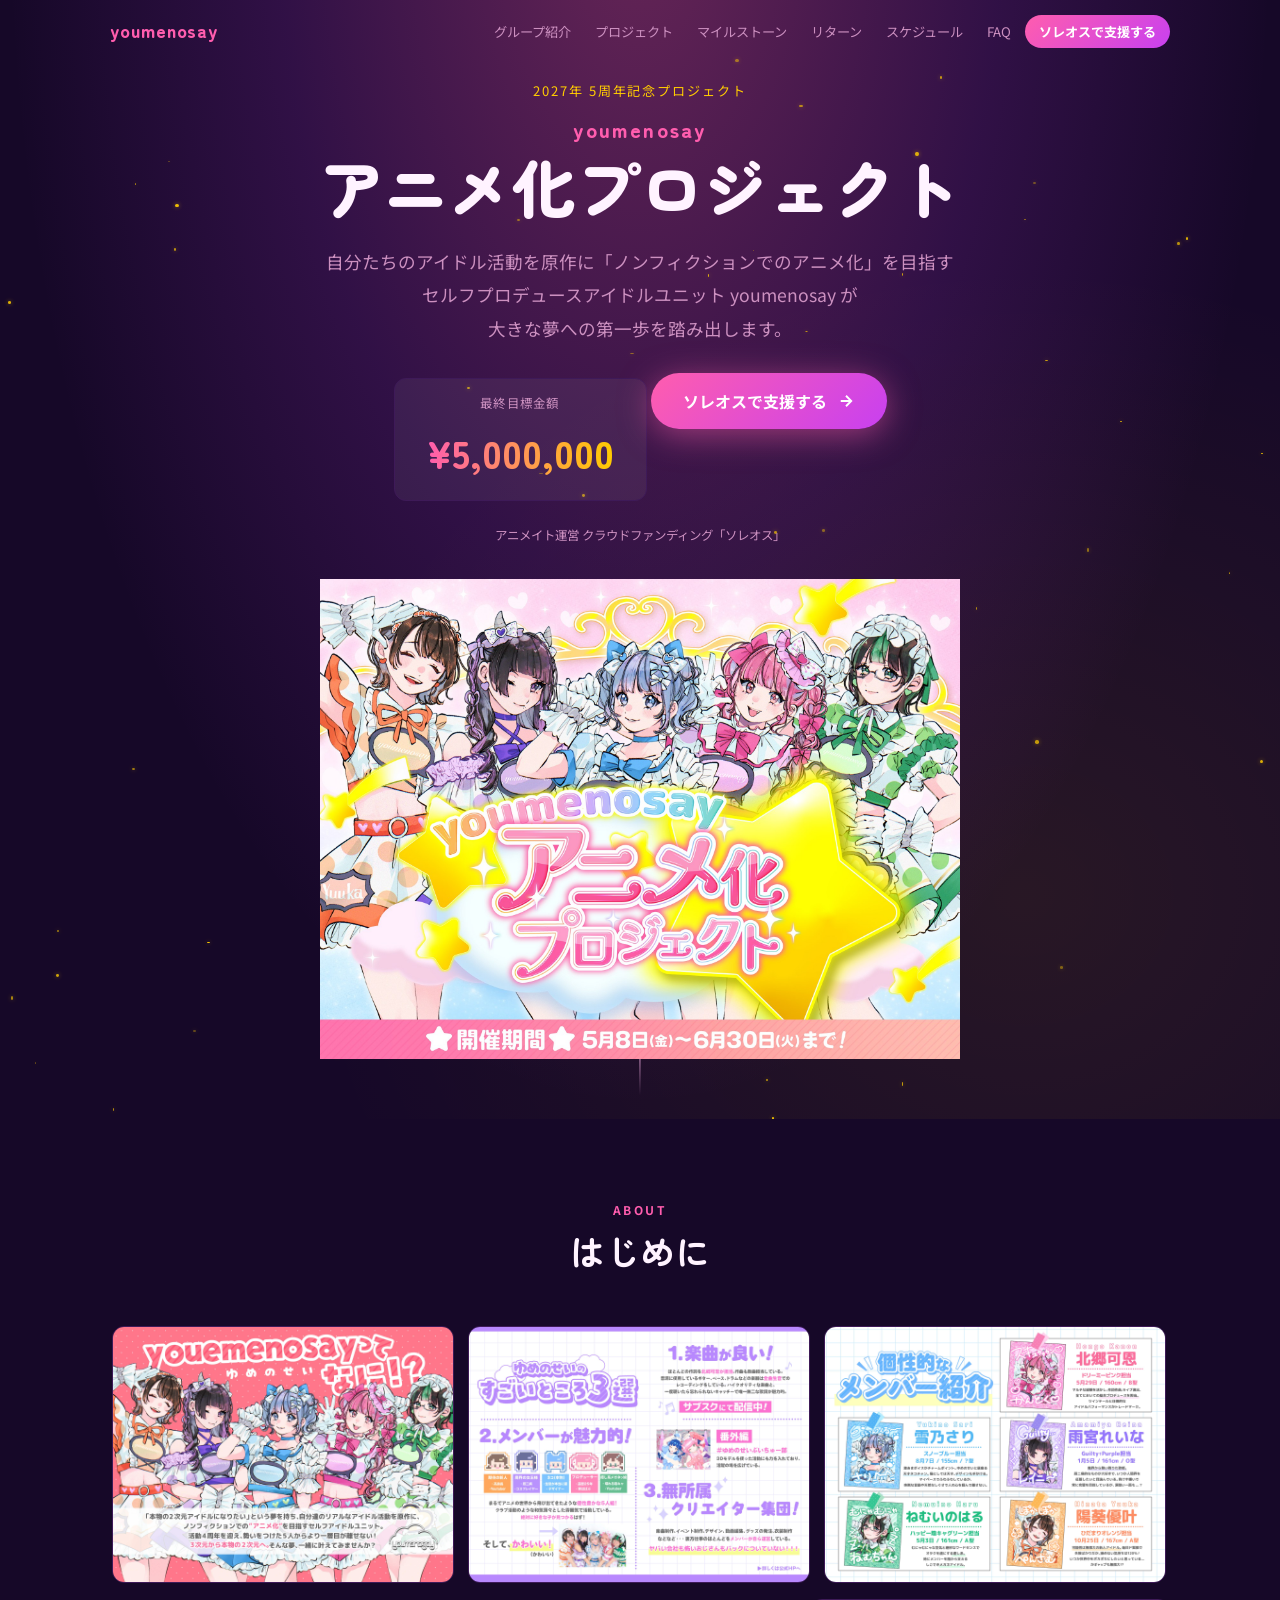
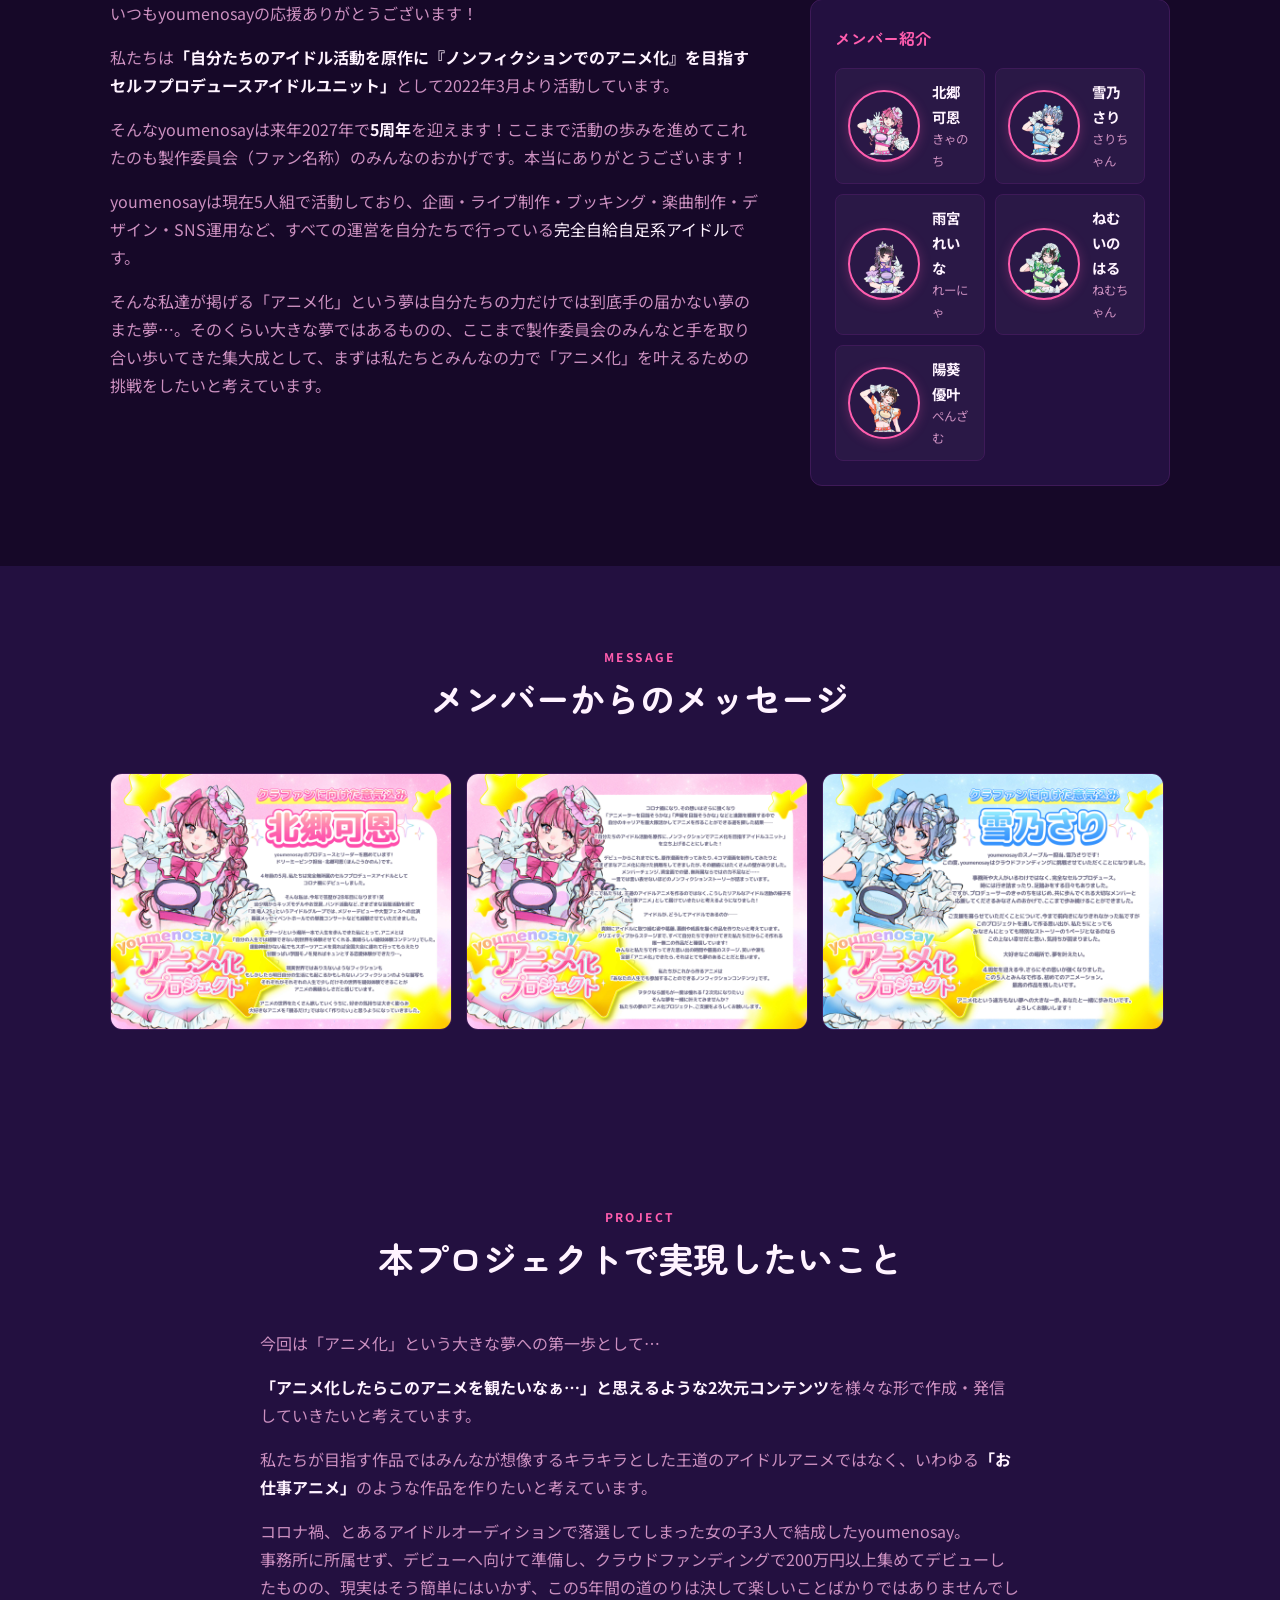
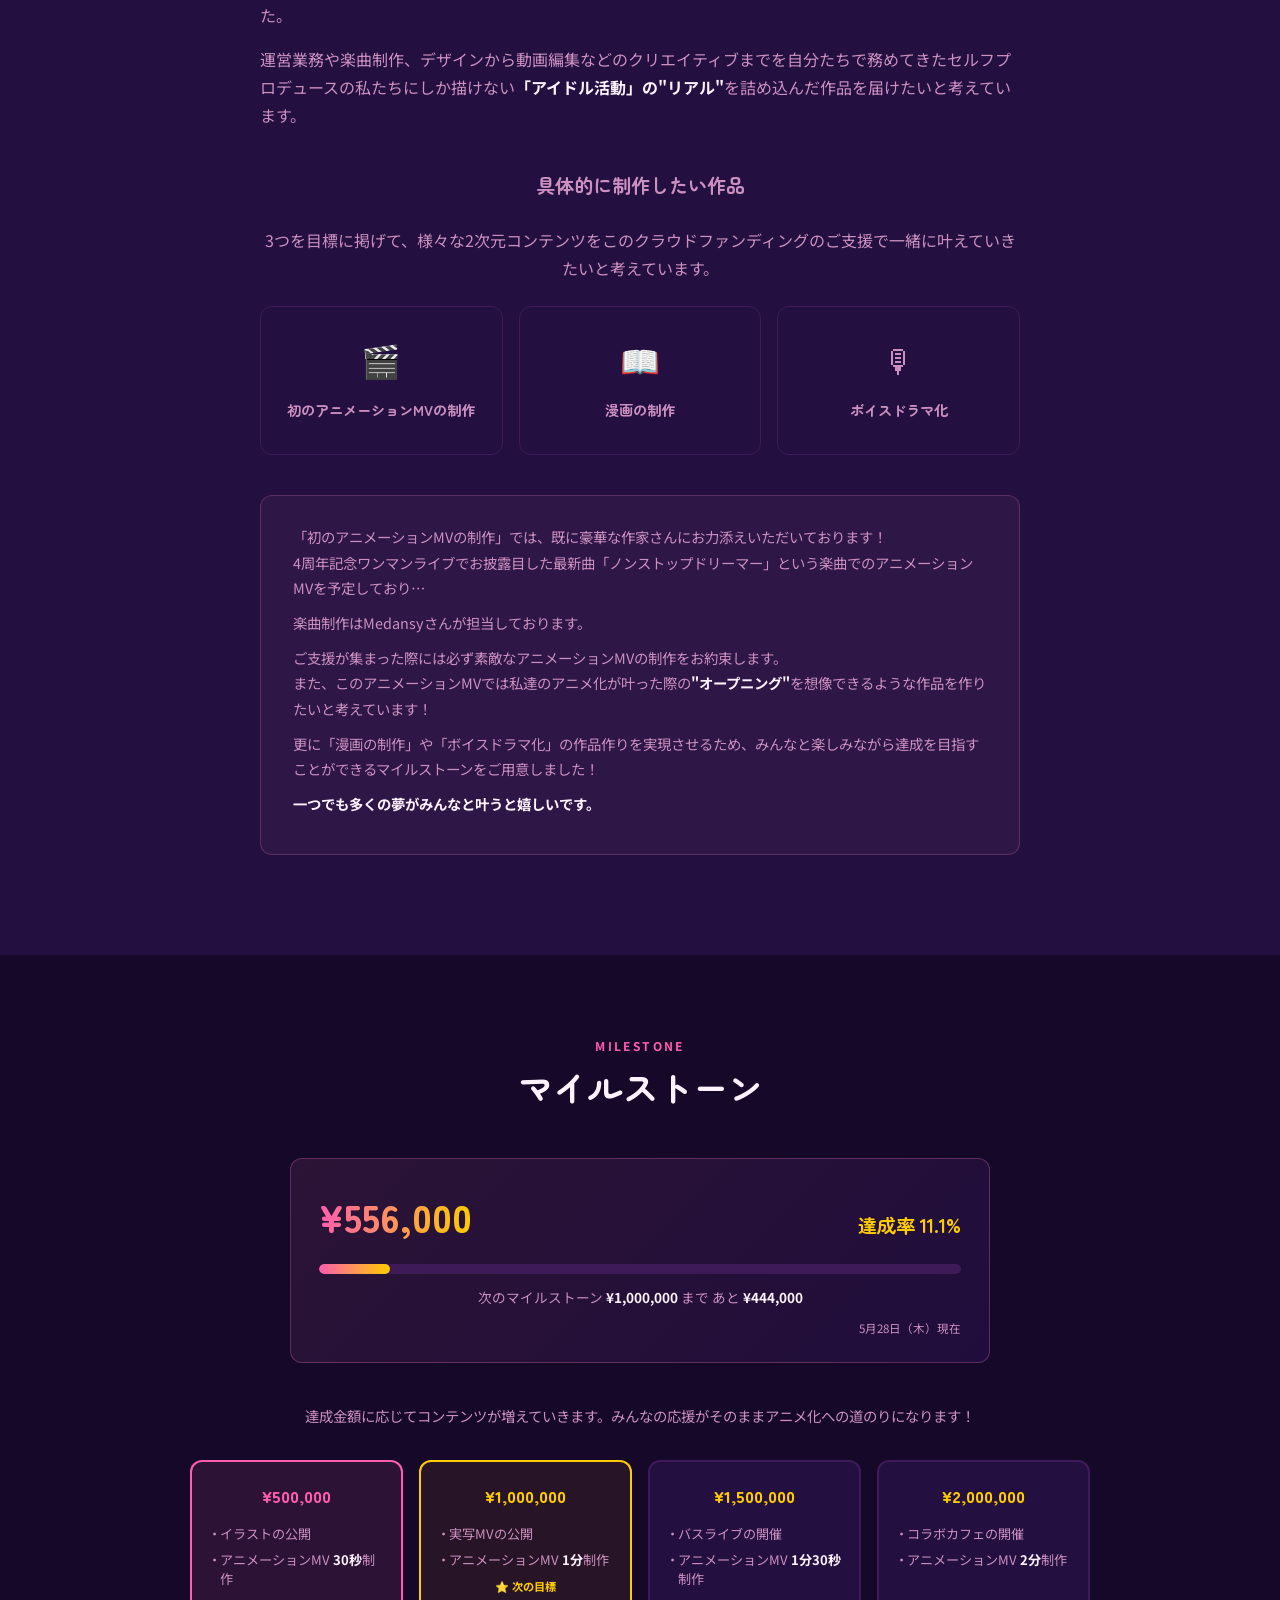
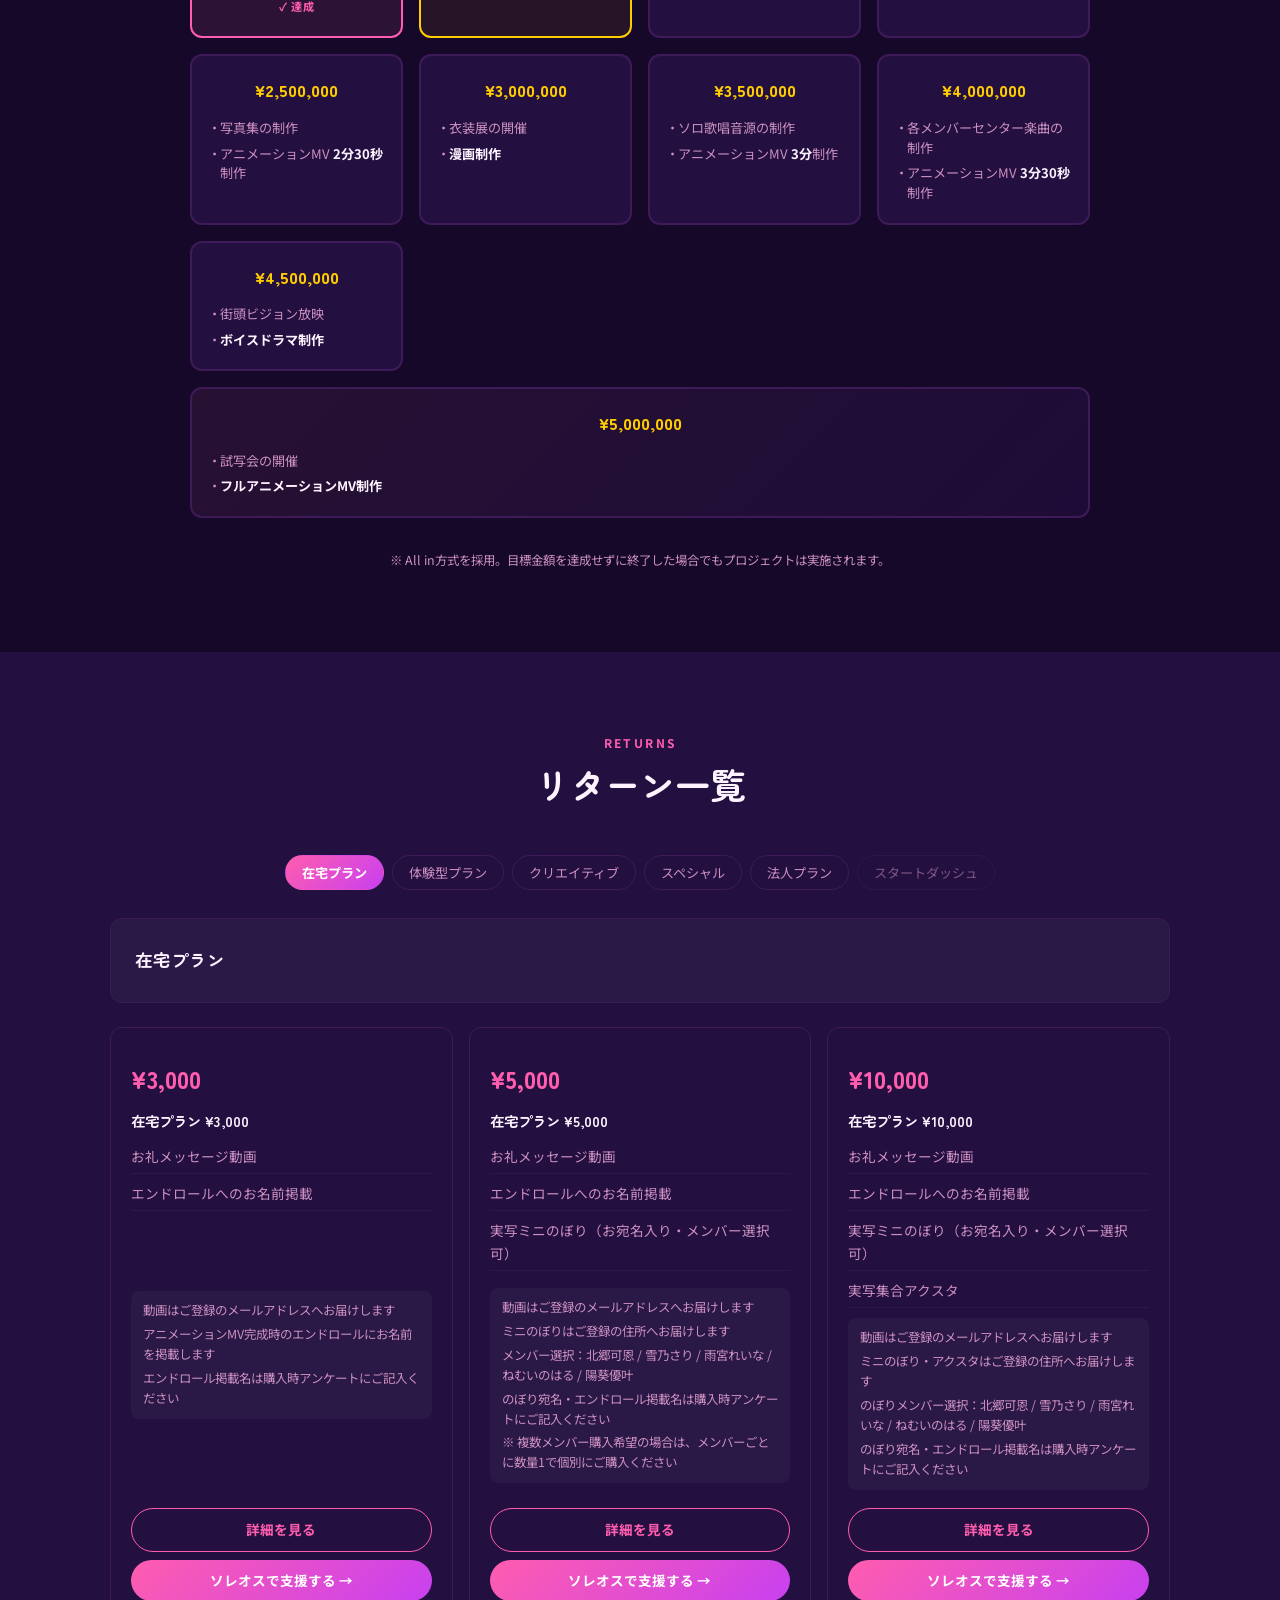
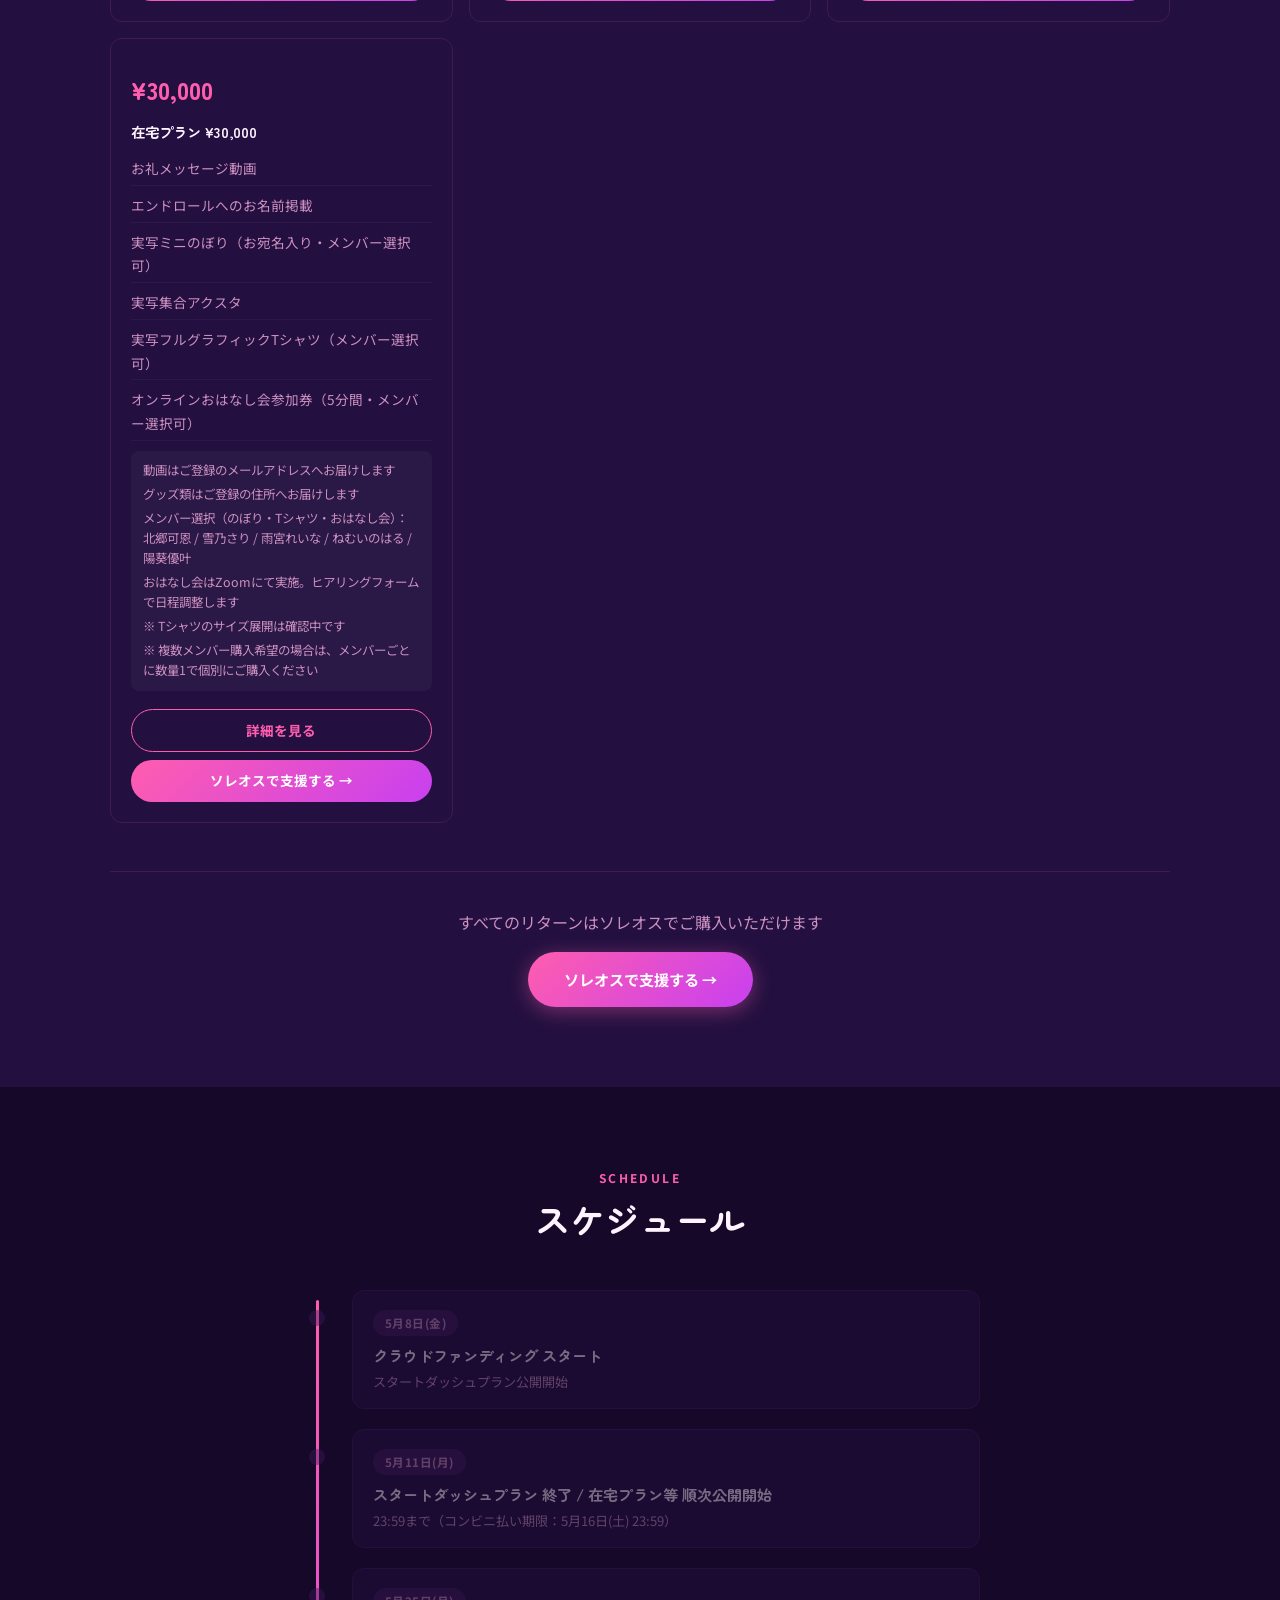
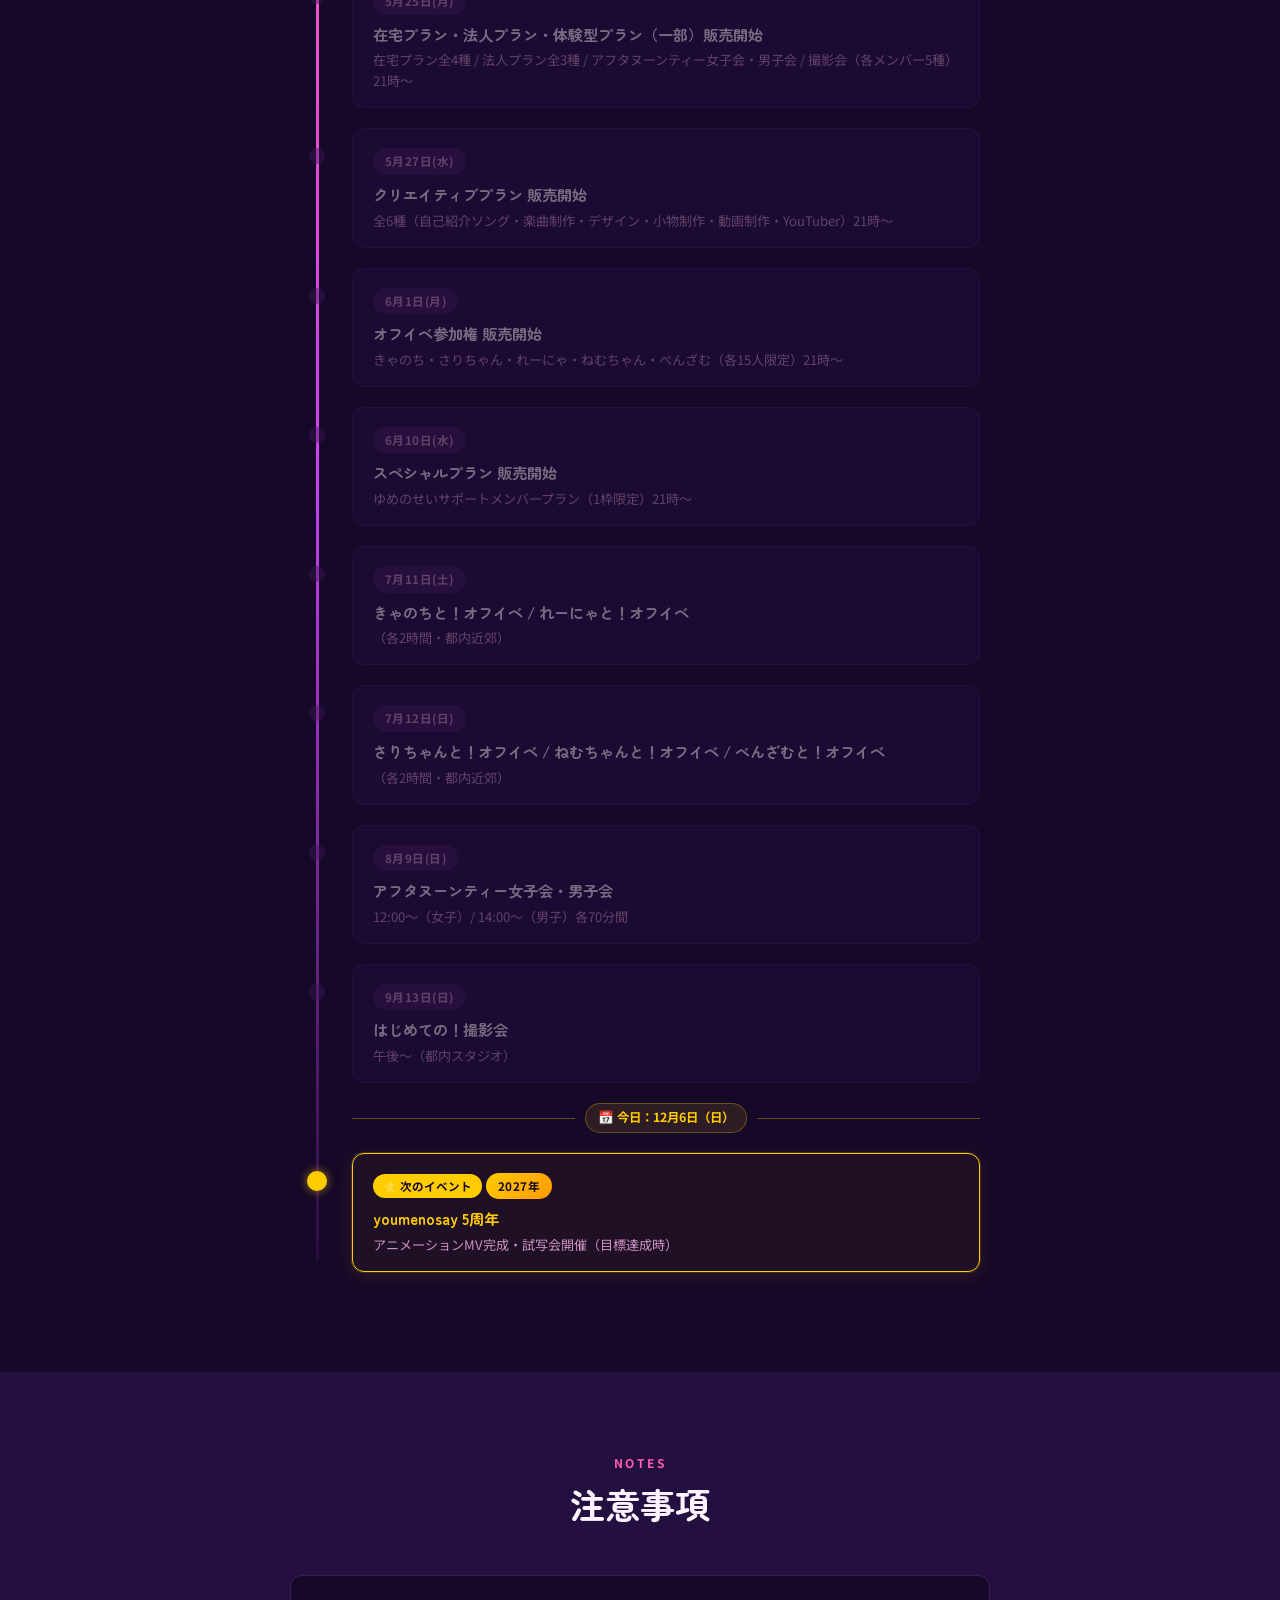
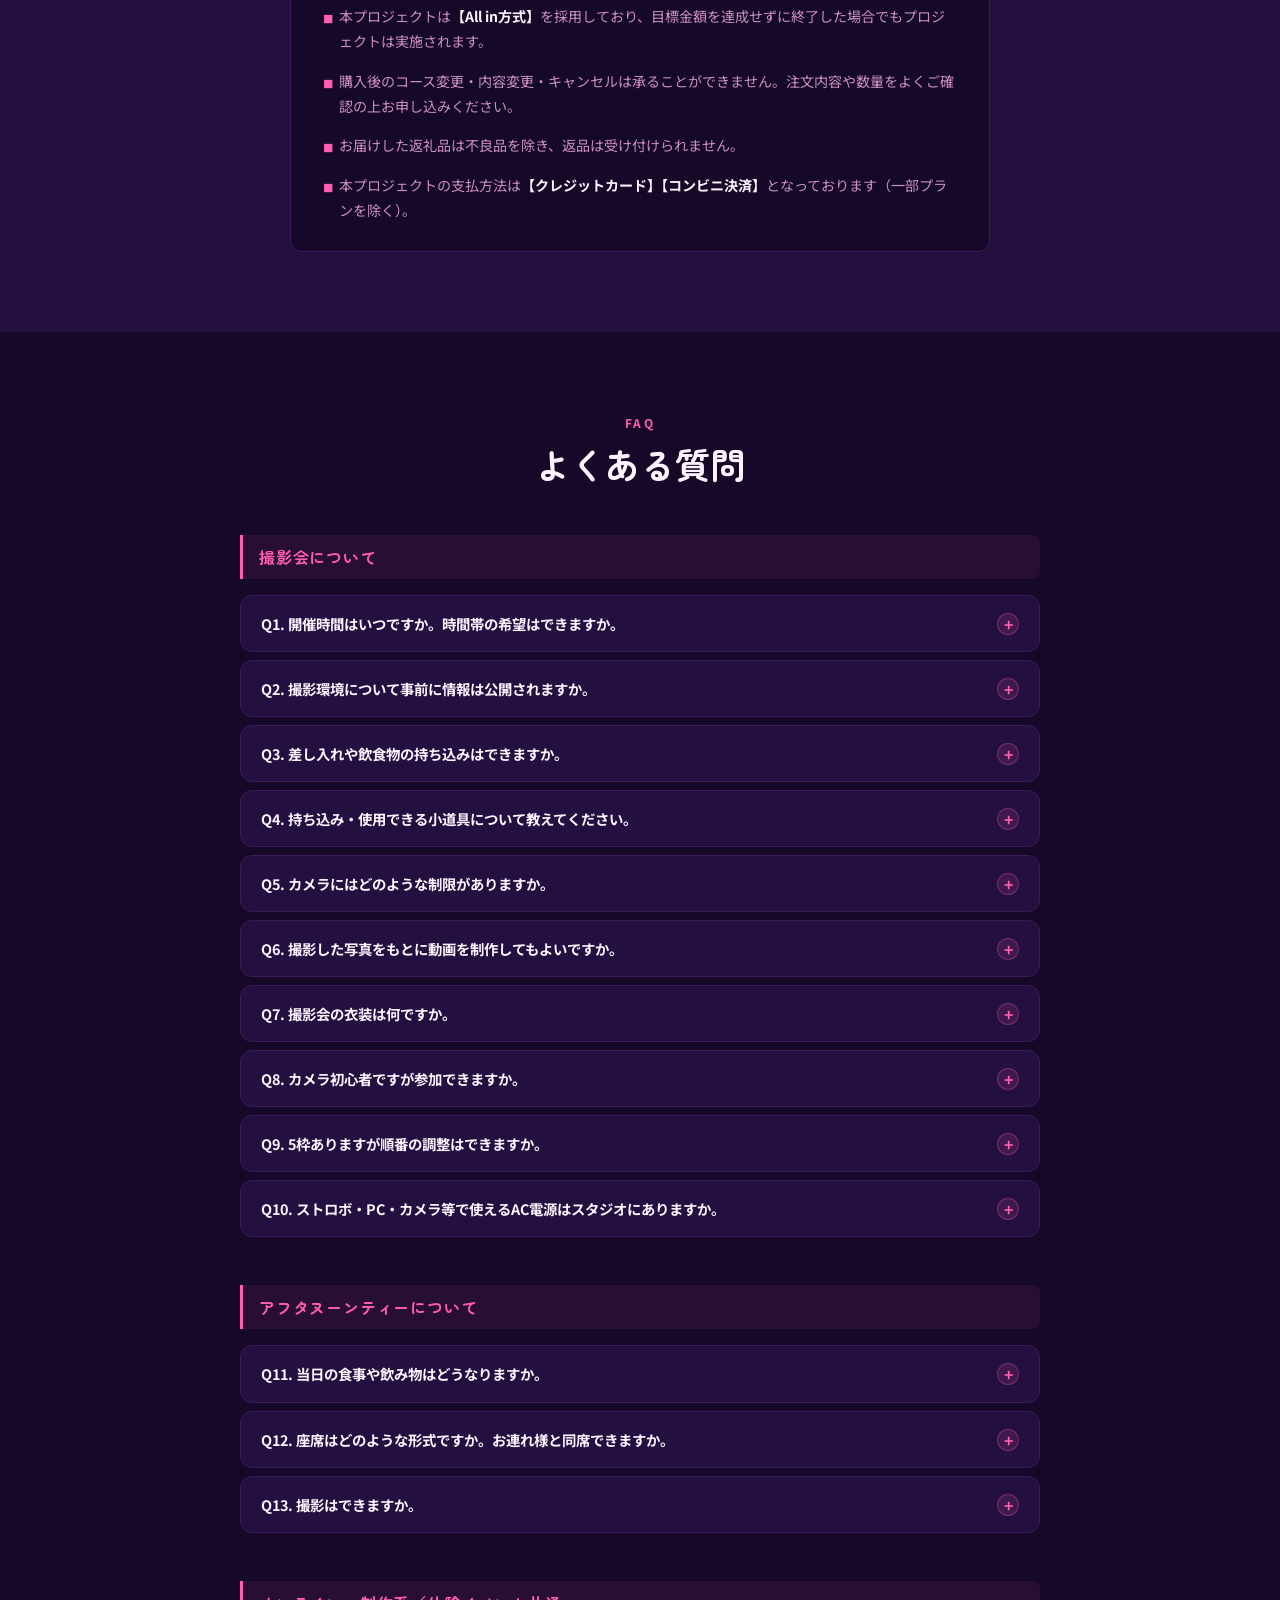
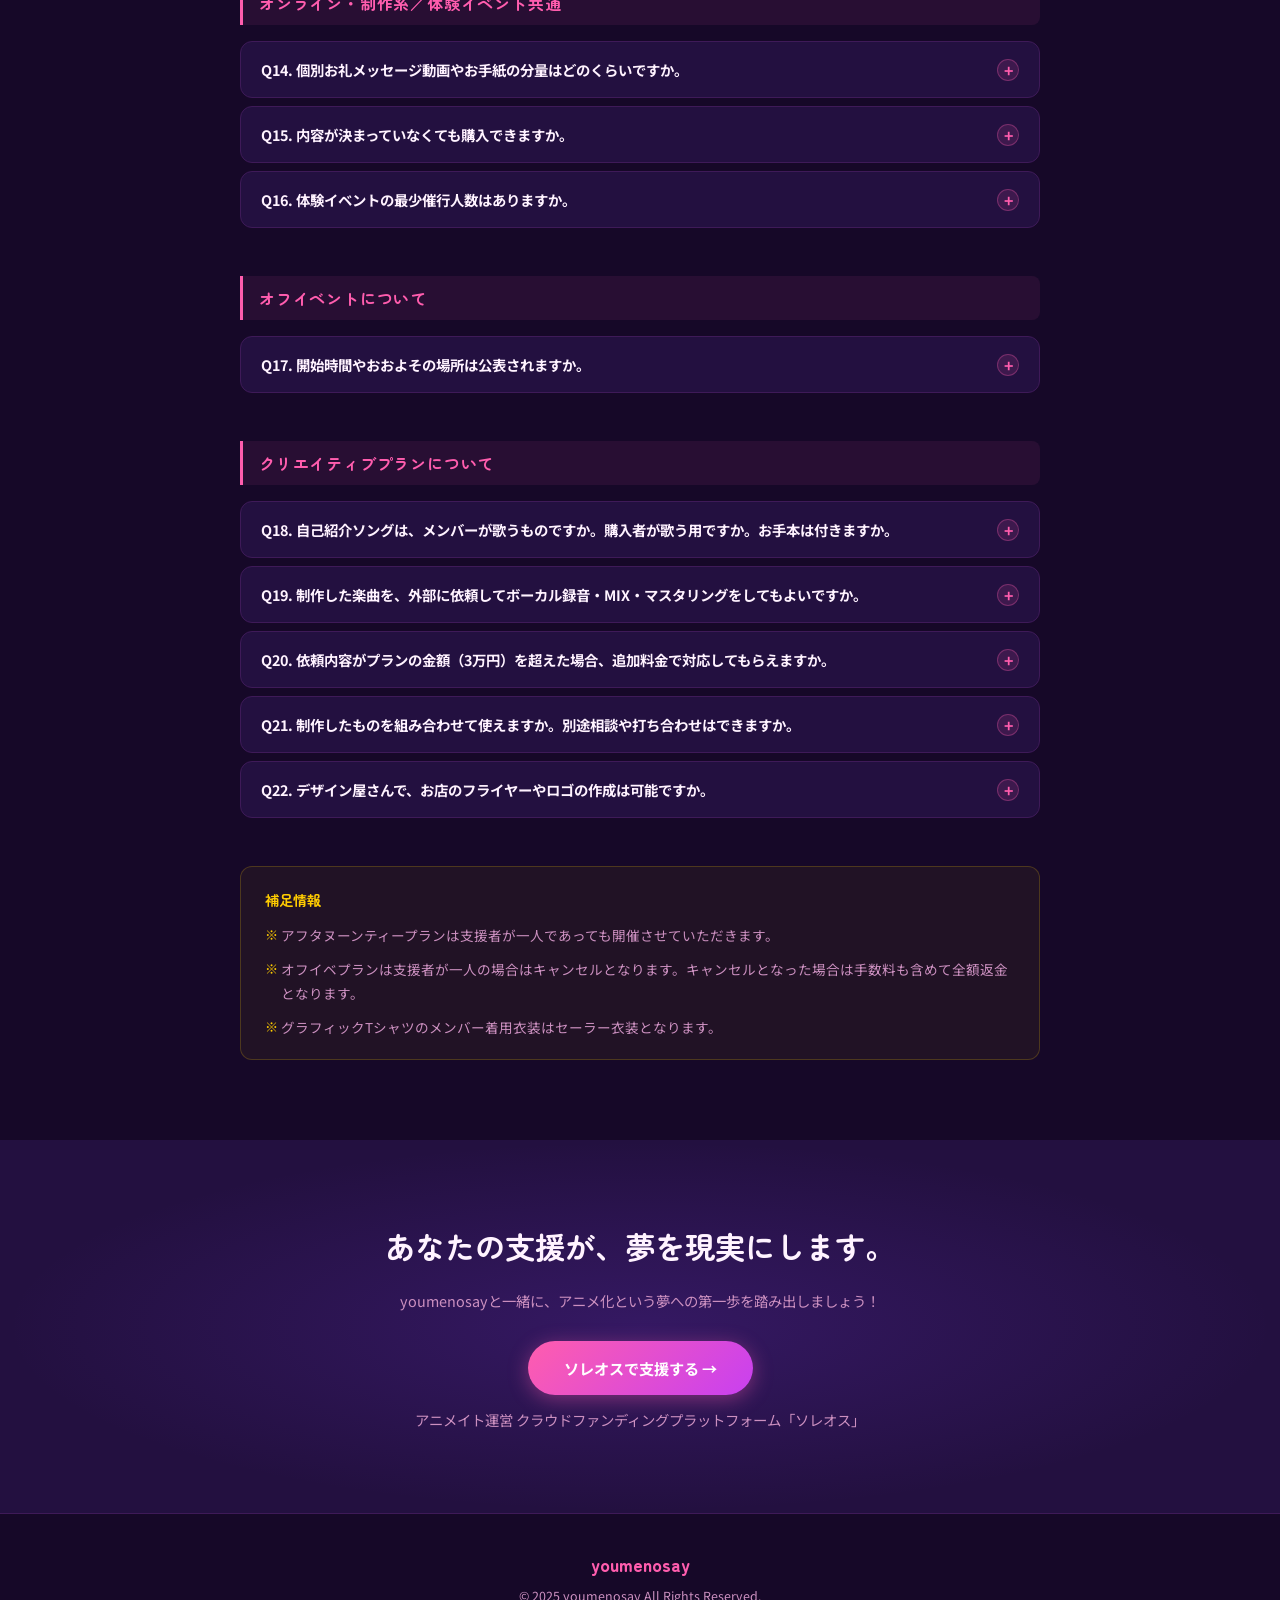
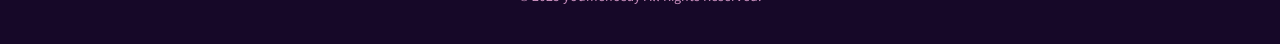
==== commit 56d4e79f: "Add files via upload" ====
--- a/index.html
+++ b/index.html
@@ -27,6 +27,7 @@
       <li><a href="#milestone">マイルストーン</a></li>
       <li><a href="#rewards">リターン</a></li>
       <li><a href="#schedule">スケジュール</a></li>
+      <li><a href="#faq">FAQ</a></li>
       <li><a href="#support" class="nav-support-btn soreos-link">ソレオスで支援する</a></li>
     </ul>
   </div>
@@ -403,6 +404,150 @@
   </div>
 </section>
 
+<!-- ===== FAQ ===== -->
+<section id="faq" class="section">
+  <div class="container">
+    <div class="section-header fade-in">
+      <span class="section-en">FAQ</span>
+      <h2 class="section-ja">よくある質問</h2>
+    </div>
+
+    <!-- 撮影会について -->
+    <div class="faq-category fade-in">
+      <h3 class="faq-category-title">撮影会について</h3>
+      <div class="faq-list">
+        <details class="faq-item">
+          <summary class="faq-question">Q1. 開催時間はいつですか。時間帯の希望はできますか。</summary>
+          <div class="faq-answer">時間帯のご希望は承れません。運営にて調整させていただきます。なお、メンバー1名につき1枠までのご購入制限がございます。複数メンバーのプランをご購入いただいた方は、各メンバーの撮影にご参加いただけるよう運営にて調整いたします。</div>
+        </details>
+        <details class="faq-item">
+          <summary class="faq-question">Q2. 撮影環境について事前に情報は公開されますか。</summary>
+          <div class="faq-answer">ご購入後、撮影スタジオのイメージ等を共有させていただきます。なお、撮影スタジオのご指定は承っておりません。あらかじめご了承ください。</div>
+        </details>
+        <details class="faq-item">
+          <summary class="faq-question">Q3. 差し入れや飲食物の持ち込みはできますか。</summary>
+          <div class="faq-answer">差し入れは一切お受けできません。また、飲食物のお持ち込みも不可とさせていただきます。</div>
+        </details>
+        <details class="faq-item">
+          <summary class="faq-question">Q4. 持ち込み・使用できる小道具について教えてください。</summary>
+          <div class="faq-answer">メンバーに物を持たせる等の行為は不可とさせていただきます。</div>
+        </details>
+        <details class="faq-item">
+          <summary class="faq-question">Q5. カメラにはどのような制限がありますか。</summary>
+          <div class="faq-answer">お持ち込みいただけるカメラは2台までとさせていただきます。</div>
+        </details>
+        <details class="faq-item">
+          <summary class="faq-question">Q6. 撮影した写真をもとに動画を制作してもよいですか。</summary>
+          <div class="faq-answer">タイムラプス等、連写した写真を動画のように編集することは一切不可とさせていただきます。連続性のない画像をまとめ動画のように編集いただくことは可能です。</div>
+        </details>
+        <details class="faq-item">
+          <summary class="faq-question">Q7. 撮影会の衣装は何ですか。</summary>
+          <div class="faq-answer">「正規衣装」または「生誕衣装」（いずれもメンバー本人の衣装）の中からリクエストいただけます。</div>
+        </details>
+        <details class="faq-item">
+          <summary class="faq-question">Q8. カメラ初心者ですが参加できますか。</summary>
+          <div class="faq-answer">はい、初心者の方でもご安心ください。当日は運営スタッフが常駐し、サポートいたします。</div>
+        </details>
+        <details class="faq-item">
+          <summary class="faq-question">Q9. 5枠ありますが順番の調整はできますか。</summary>
+          <div class="faq-answer">撮影の時間枠は運営にて調整させていただきます。</div>
+        </details>
+        <details class="faq-item">
+          <summary class="faq-question">Q10. ストロボ・PC・カメラ等で使えるAC電源はスタジオにありますか。</summary>
+          <div class="faq-answer">AC電源をご用意しております。</div>
+        </details>
+      </div>
+    </div>
+
+    <!-- アフタヌーンティーについて -->
+    <div class="faq-category fade-in">
+      <h3 class="faq-category-title">アフタヌーンティーについて</h3>
+      <div class="faq-list">
+        <details class="faq-item">
+          <summary class="faq-question">Q11. 当日の食事や飲み物はどうなりますか。</summary>
+          <div class="faq-answer">アフタヌーンティーのタワー（お食事）と、フリードリンクをご用意いたします。</div>
+        </details>
+        <details class="faq-item">
+          <summary class="faq-question">Q12. 座席はどのような形式ですか。お連れ様と同席できますか。</summary>
+          <div class="faq-answer">お客様は固定席となり、メンバーが時間で各席を回る形式です。座席は運営にて調整させていただきます。ご希望の場合はお連れ様との同席を可能な限りご用意しますので、備考欄にご記入ください。なお、ご参加には参加者全員分のプランのご購入が必要となります。</div>
+        </details>
+        <details class="faq-item">
+          <summary class="faq-question">Q13. 撮影はできますか。</summary>
+          <div class="faq-answer">撮影は一切不可とさせていただきます。</div>
+        </details>
+      </div>
+    </div>
+
+    <!-- オンライン・制作系／体験イベント共通 -->
+    <div class="faq-category fade-in">
+      <h3 class="faq-category-title">オンライン・制作系／体験イベント共通</h3>
+      <div class="faq-list">
+        <details class="faq-item">
+          <summary class="faq-question">Q14. 個別お礼メッセージ動画やお手紙の分量はどのくらいですか。</summary>
+          <div class="faq-answer">個別動画は1分程度、お手紙は便箋2枚程度を予定しております。なお、動画やお手紙の内容をご指定いただくことはできません。</div>
+        </details>
+        <details class="faq-item">
+          <summary class="faq-question">Q15. 内容が決まっていなくても購入できますか。</summary>
+          <div class="faq-answer">ご購入いただけます。ご購入後にやり取りをさせていただき、制作時期等も調整いたします。</div>
+        </details>
+        <details class="faq-item">
+          <summary class="faq-question">Q16. 体験イベントの最少催行人数はありますか。</summary>
+          <div class="faq-answer">2名以上で開催いたします。最少催行人数（2名）に満たない場合は開催を見送り、その際は全額返金いたします。</div>
+        </details>
+      </div>
+    </div>
+
+    <!-- オフイベントについて -->
+    <div class="faq-category fade-in">
+      <h3 class="faq-category-title">オフイベントについて</h3>
+      <div class="faq-list">
+        <details class="faq-item">
+          <summary class="faq-question">Q17. 開始時間やおおよその場所は公表されますか。</summary>
+          <div class="faq-answer">公表する予定です。</div>
+        </details>
+      </div>
+    </div>
+
+    <!-- クリエイティブプランについて -->
+    <div class="faq-category fade-in">
+      <h3 class="faq-category-title">クリエイティブプランについて</h3>
+      <div class="faq-list">
+        <details class="faq-item">
+          <summary class="faq-question">Q18. 自己紹介ソングは、メンバーが歌うものですか。購入者が歌う用ですか。お手本は付きますか。</summary>
+          <div class="faq-answer">ご購入者様ご自身が歌っていただくための自己紹介ソングとなります。なお、お手本の歌唱はお付けしておりません。</div>
+        </details>
+        <details class="faq-item">
+          <summary class="faq-question">Q19. 制作した楽曲を、外部に依頼してボーカル録音・MIX・マスタリングをしてもよいですか。</summary>
+          <div class="faq-answer">事前にご相談いただいた上で、可能とさせていただきます。</div>
+        </details>
+        <details class="faq-item">
+          <summary class="faq-question">Q20. 依頼内容がプランの金額（3万円）を超えた場合、追加料金で対応してもらえますか。</summary>
+          <div class="faq-answer">追加料金での対応は承っておりません。ご依頼内容は運営にて調整の上、最終確定とさせていただきます。</div>
+        </details>
+        <details class="faq-item">
+          <summary class="faq-question">Q21. 制作したものを組み合わせて使えますか。別途相談や打ち合わせはできますか。</summary>
+          <div class="faq-answer">可能です。内容により権利・制作範囲の確認が必要となりますため、事前にメールでご相談ください。お打ち合わせも承ります。</div>
+        </details>
+        <details class="faq-item">
+          <summary class="faq-question">Q22. デザイン屋さんで、お店のフライヤーやロゴの作成は可能ですか。</summary>
+          <div class="faq-answer">事前にご相談いただいた上で、可能とさせていただきます。</div>
+        </details>
+      </div>
+    </div>
+
+    <!-- 追加情報 -->
+    <div class="faq-notes fade-in">
+      <h4 class="faq-notes-title">補足情報</h4>
+      <ul class="faq-notes-list">
+        <li>アフタヌーンティープランは支援者が一人であっても開催させていただきます。</li>
+        <li>オフイベプランは支援者が一人の場合はキャンセルとなります。キャンセルとなった場合は手数料も含めて全額返金となります。</li>
+        <li>グラフィックTシャツのメンバー着用衣装はセーラー衣装となります。</li>
+      </ul>
+    </div>
+
+  </div>
+</section>
+
 <!-- ===== SUPPORT CTA ===== -->
 <section id="support" class="section cta-section">
   <div class="container">
--- a/style.css
+++ b/style.css
@@ -841,6 +841,17 @@
   font-weight:  700;
 }
 
+.reward-tab.tab-expired {
+  opacity: 0.55;
+}
+
+.reward-tab.tab-expired.active {
+  background:   rgba(255,255,255,0.12);
+  border-color: rgba(255,255,255,0.2);
+  color:        var(--color-text-muted);
+  opacity:      1;
+}
+
 .reward-panel { display: none; }
 .reward-panel.active { display: block; }
 
@@ -897,6 +908,18 @@
   color:      #fff;
 }
 
+.plan-header.expired {
+  border-color: rgba(255,255,255,0.08);
+  background:   rgba(255,255,255,0.02);
+}
+
+.plan-header.expired h3 { color: var(--color-text-muted); }
+
+.badge-expired {
+  background: rgba(255,255,255,0.12);
+  color:      var(--color-text-muted);
+}
+
 .reward-cards {
   display:               grid;
   grid-template-columns: repeat(auto-fill, minmax(280px, 1fr));
@@ -962,6 +985,25 @@
   font-size:  0.78rem;
   color:      var(--color-accent);
   font-style: italic;
+}
+
+.reward-sale-date {
+  display:       inline-flex;
+  align-items:   center;
+  gap:           4px;
+  font-size:     0.78rem;
+  font-weight:   700;
+  color:         var(--color-primary);
+  background:    rgba(255,93,174,0.1);
+  border:        1px solid rgba(255,93,174,0.3);
+  padding:       4px 12px;
+  border-radius: 999px;
+}
+
+.reward-desc {
+  font-size:   0.85rem;
+  color:       var(--color-text-muted);
+  line-height: 1.7;
 }
 
 .reward-items {
@@ -1304,6 +1346,49 @@
   50%       { box-shadow: 0 0 10px 2px rgba(255,204,0,0.3); }
 }
 
+/* 過去イベント */
+.schedule-item.schedule-past {
+  opacity: 0.42;
+}
+
+.schedule-item.schedule-past .schedule-dot {
+  background:   var(--color-border);
+  border-color: var(--color-border);
+}
+
+.schedule-item.schedule-past .schedule-date {
+  background: var(--color-border);
+  color: var(--color-text-muted);
+}
+
+/* 今日ライン */
+.schedule-today-line {
+  display:     flex;
+  align-items: center;
+  gap:         10px;
+  margin:      4px 0 20px;
+  font-size:   0.78rem;
+  font-weight: 700;
+  color:       var(--color-accent);
+}
+
+.schedule-today-line::before,
+.schedule-today-line::after {
+  content:    '';
+  flex:       1;
+  height:     1px;
+  background: var(--color-accent);
+  opacity:    0.35;
+}
+
+.schedule-today-line span {
+  white-space:   nowrap;
+  background:    rgba(255, 204, 0, 0.1);
+  padding:       3px 12px;
+  border-radius: 999px;
+  border:        1px solid rgba(255, 204, 0, 0.3);
+}
+
 /* ===========================
    注意事項
    =========================== */
@@ -1340,6 +1425,153 @@
 }
 
 .notes-list li strong { color: var(--color-text); }
+
+/* ===========================
+   FAQ
+   =========================== */
+.faq-category {
+  max-width: 800px;
+  margin: 0 auto 48px;
+}
+
+.faq-category-title {
+  font-family:   var(--font-heading);
+  font-size:     1rem;
+  font-weight:   700;
+  color:         var(--color-primary);
+  letter-spacing: 0.05em;
+  margin-bottom: 16px;
+  padding:       8px 16px;
+  background:    rgba(255,93,174,0.08);
+  border-left:   3px solid var(--color-primary);
+  border-radius: 0 var(--radius-sm) var(--radius-sm) 0;
+}
+
+.faq-list {
+  display:        flex;
+  flex-direction: column;
+  gap:            8px;
+}
+
+.faq-item {
+  background:    var(--color-surface);
+  border:        1px solid var(--color-border);
+  border-radius: var(--radius);
+  overflow:      hidden;
+  transition:    border-color var(--transition);
+}
+
+.faq-item[open] {
+  border-color: var(--color-primary);
+}
+
+.faq-question {
+  display:         flex;
+  align-items:     flex-start;
+  justify-content: space-between;
+  gap:             16px;
+  padding:         16px 20px;
+  font-size:       0.9rem;
+  font-weight:     700;
+  color:           var(--color-text);
+  cursor:          pointer;
+  list-style:      none;
+  line-height:     1.6;
+  transition:      color var(--transition), background var(--transition);
+}
+
+.faq-question::-webkit-details-marker { display: none; }
+
+.faq-question::after {
+  content:      '+';
+  flex-shrink:  0;
+  width:        22px;
+  height:       22px;
+  border-radius: 50%;
+  background:   rgba(255,93,174,0.12);
+  border:       1px solid rgba(255,93,174,0.3);
+  color:        var(--color-primary);
+  font-size:    1rem;
+  line-height:  20px;
+  text-align:   center;
+  transition:   transform var(--transition), background var(--transition);
+  margin-top:   1px;
+}
+
+.faq-item[open] .faq-question {
+  color: var(--color-primary);
+}
+
+.faq-item[open] .faq-question::after {
+  content:    '×';
+  background: rgba(255,93,174,0.2);
+}
+
+.faq-question:hover {
+  background: rgba(255,93,174,0.04);
+  color:      var(--color-primary);
+}
+
+.faq-answer {
+  padding:     0 20px 16px;
+  font-size:   0.88rem;
+  color:       var(--color-text-muted);
+  line-height: 1.85;
+  border-top:  1px solid var(--color-border);
+  padding-top: 14px;
+}
+
+.faq-notes {
+  max-width:     800px;
+  margin:        0 auto;
+  background:    rgba(255,204,0,0.05);
+  border:        1px solid rgba(255,204,0,0.2);
+  border-radius: var(--radius);
+  padding:       20px 24px;
+}
+
+.faq-notes-title {
+  font-family:   var(--font-heading);
+  font-size:     0.9rem;
+  font-weight:   700;
+  color:         var(--color-accent);
+  margin-bottom: 12px;
+}
+
+.faq-notes-list {
+  display:        flex;
+  flex-direction: column;
+  gap:            10px;
+}
+
+.faq-notes-list li {
+  font-size:    0.85rem;
+  color:        var(--color-text-muted);
+  line-height:  1.75;
+  padding-left: 16px;
+  position:     relative;
+}
+
+.faq-notes-list li::before {
+  content:   '※';
+  position:  absolute;
+  left:      0;
+  color:     var(--color-accent);
+  font-size: 0.82rem;
+}
+
+@media (max-width: 680px) {
+  .faq-question {
+    padding:   14px 16px;
+    font-size: 0.85rem;
+  }
+
+  .faq-answer {
+    padding: 12px 16px 14px;
+  }
+
+  .faq-notes { padding: 16px 18px; }
+}
 
 /* ===========================
    CTAセクション
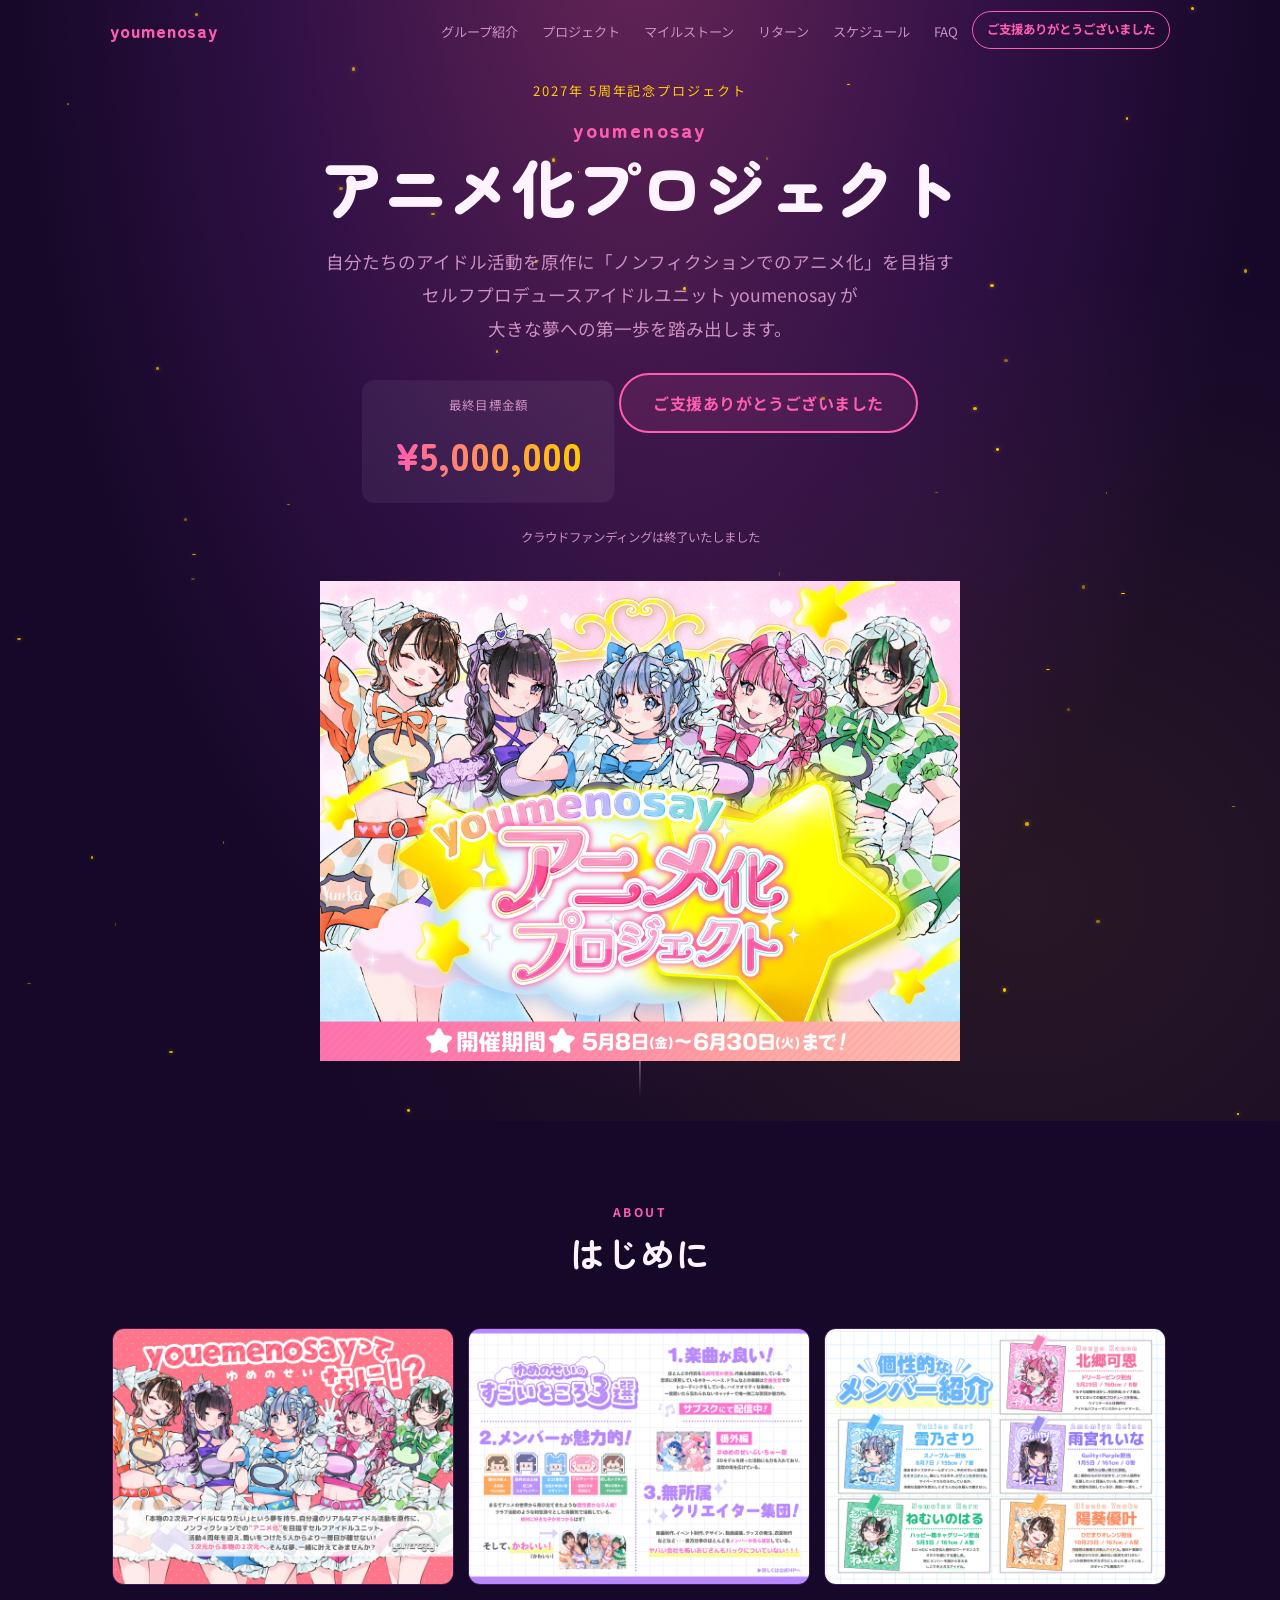
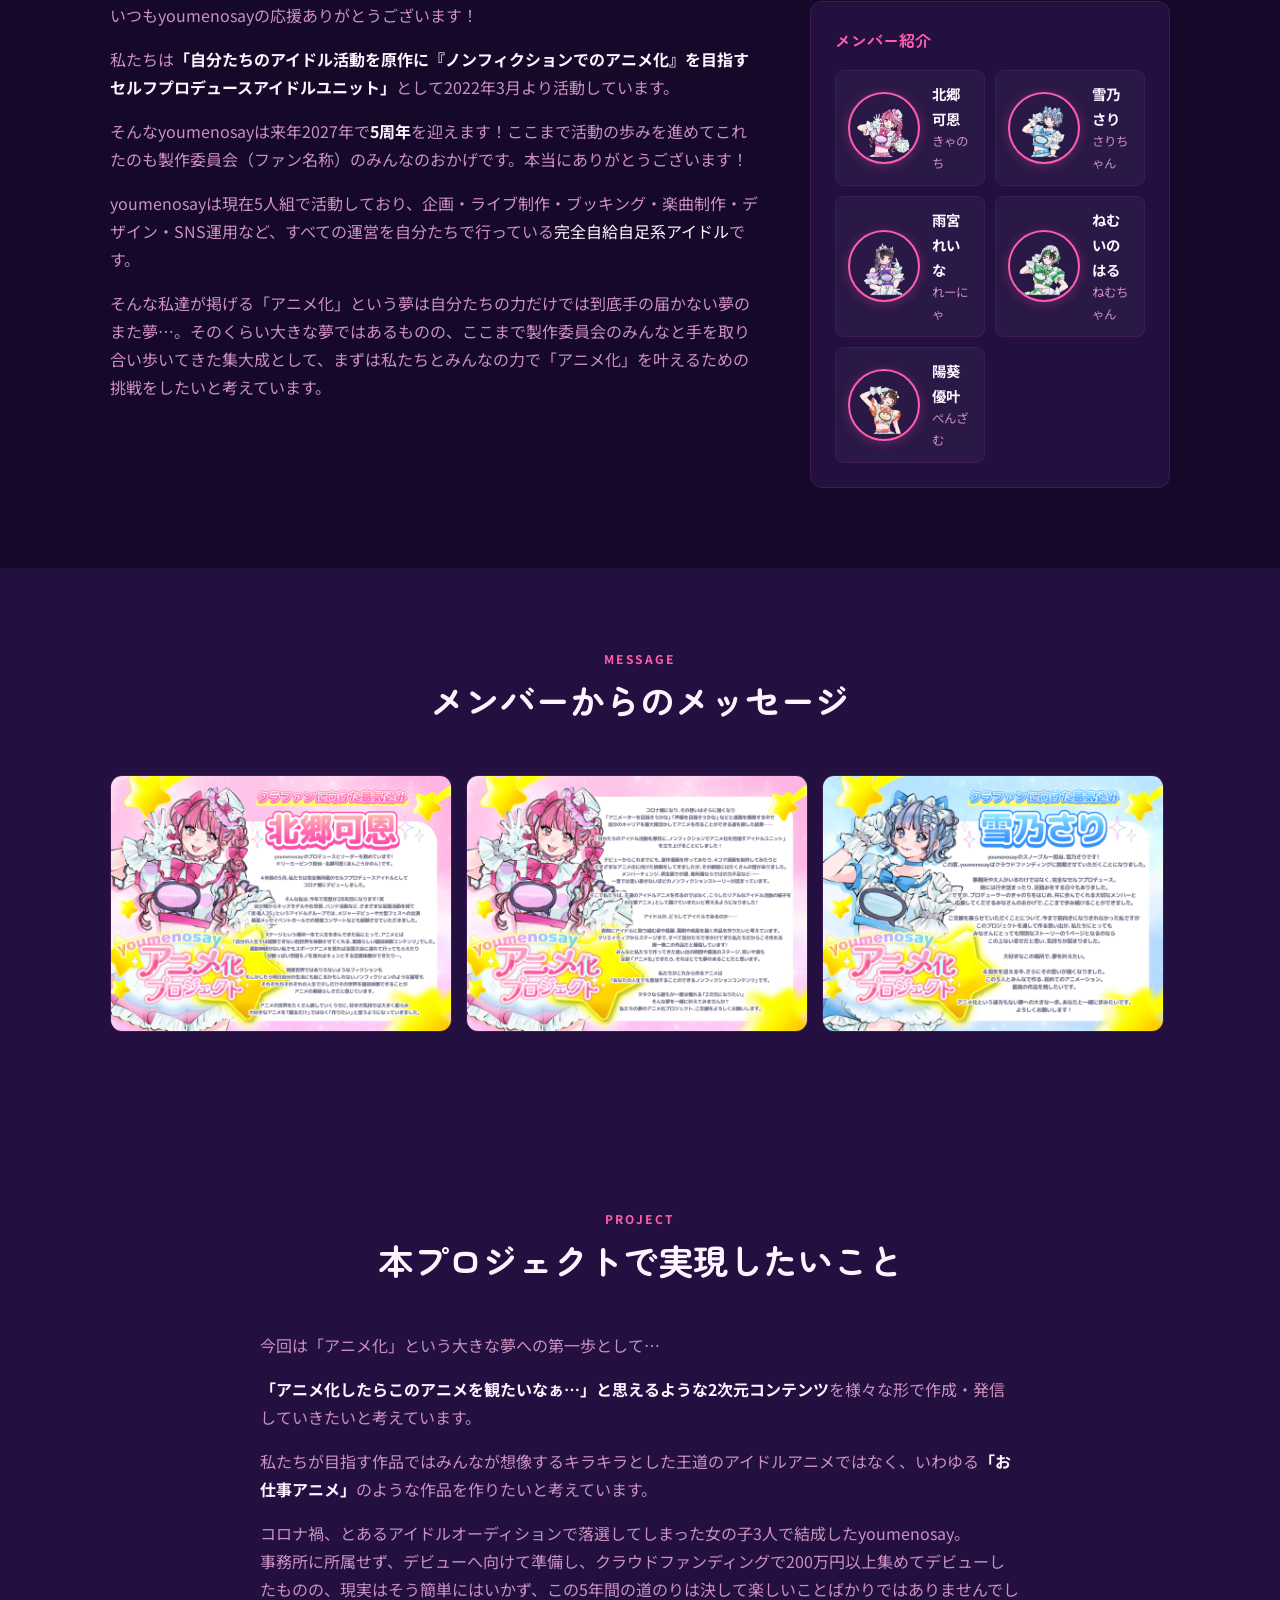
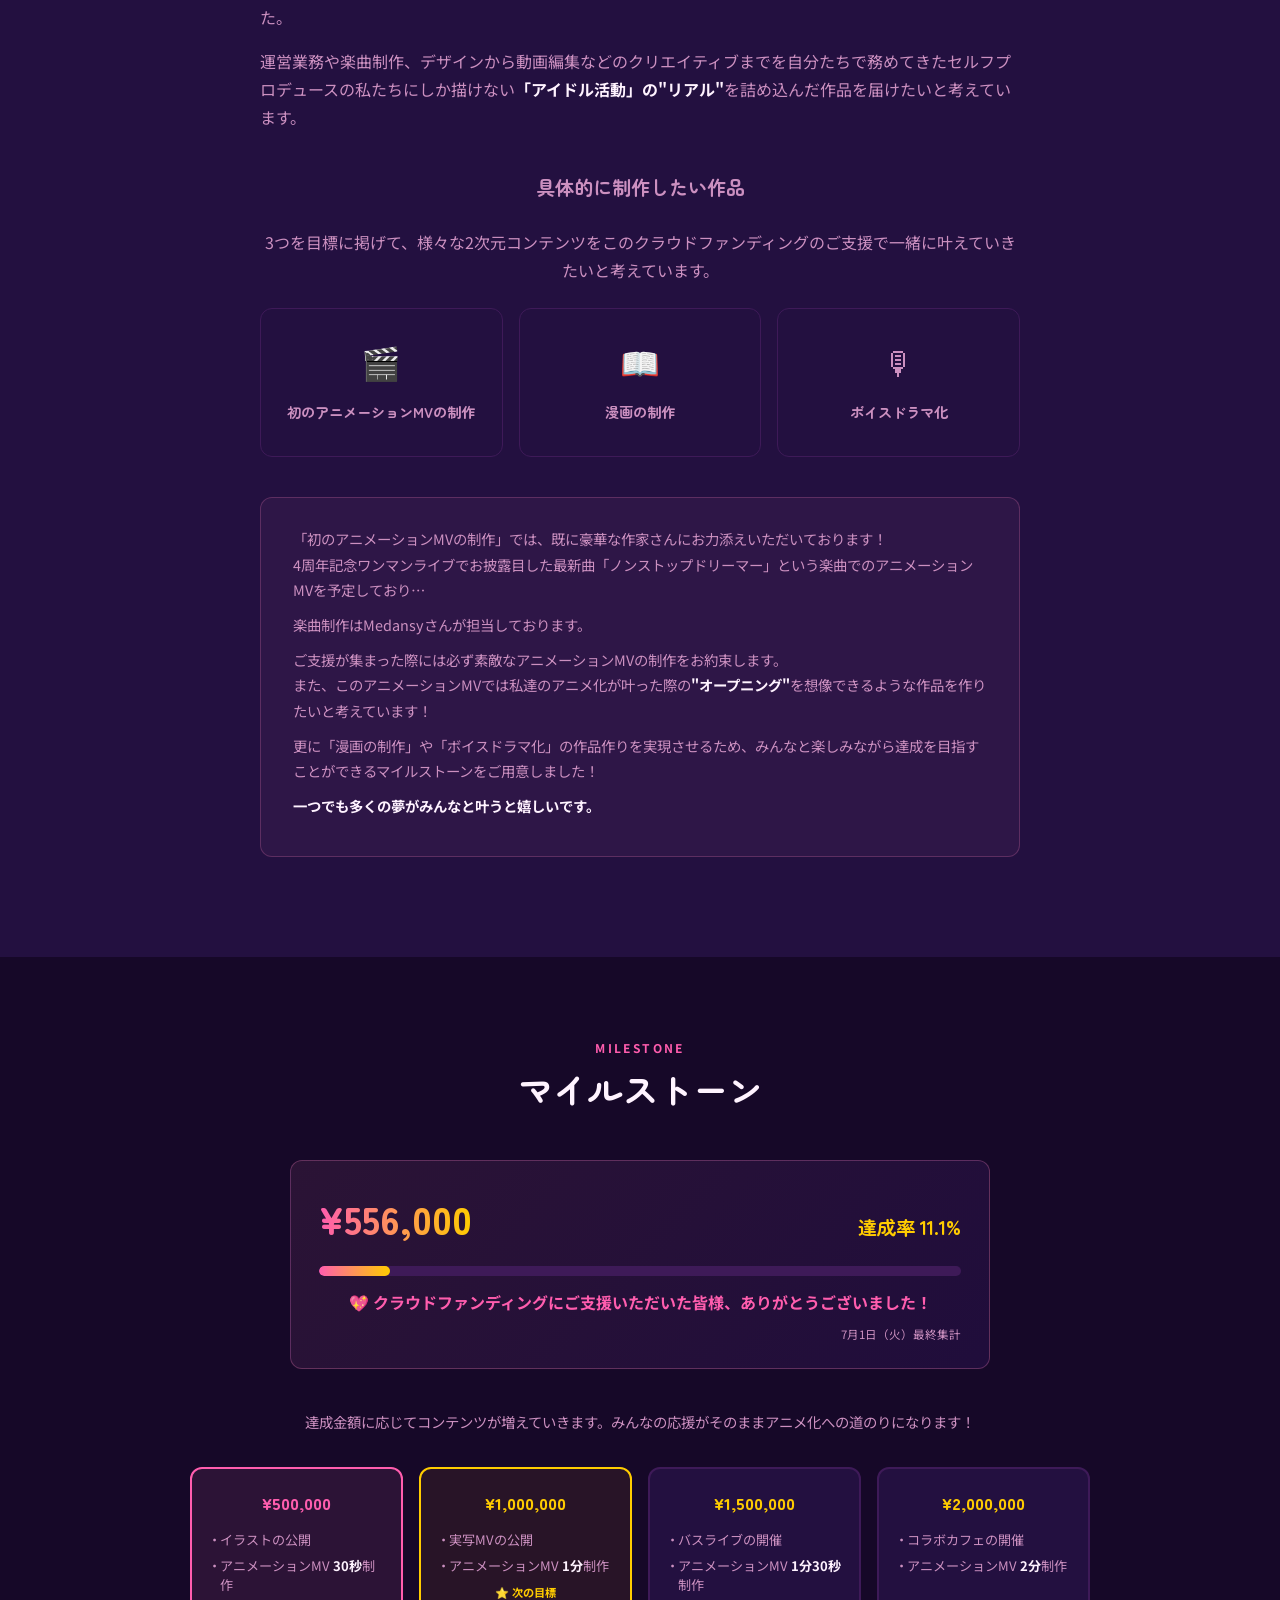
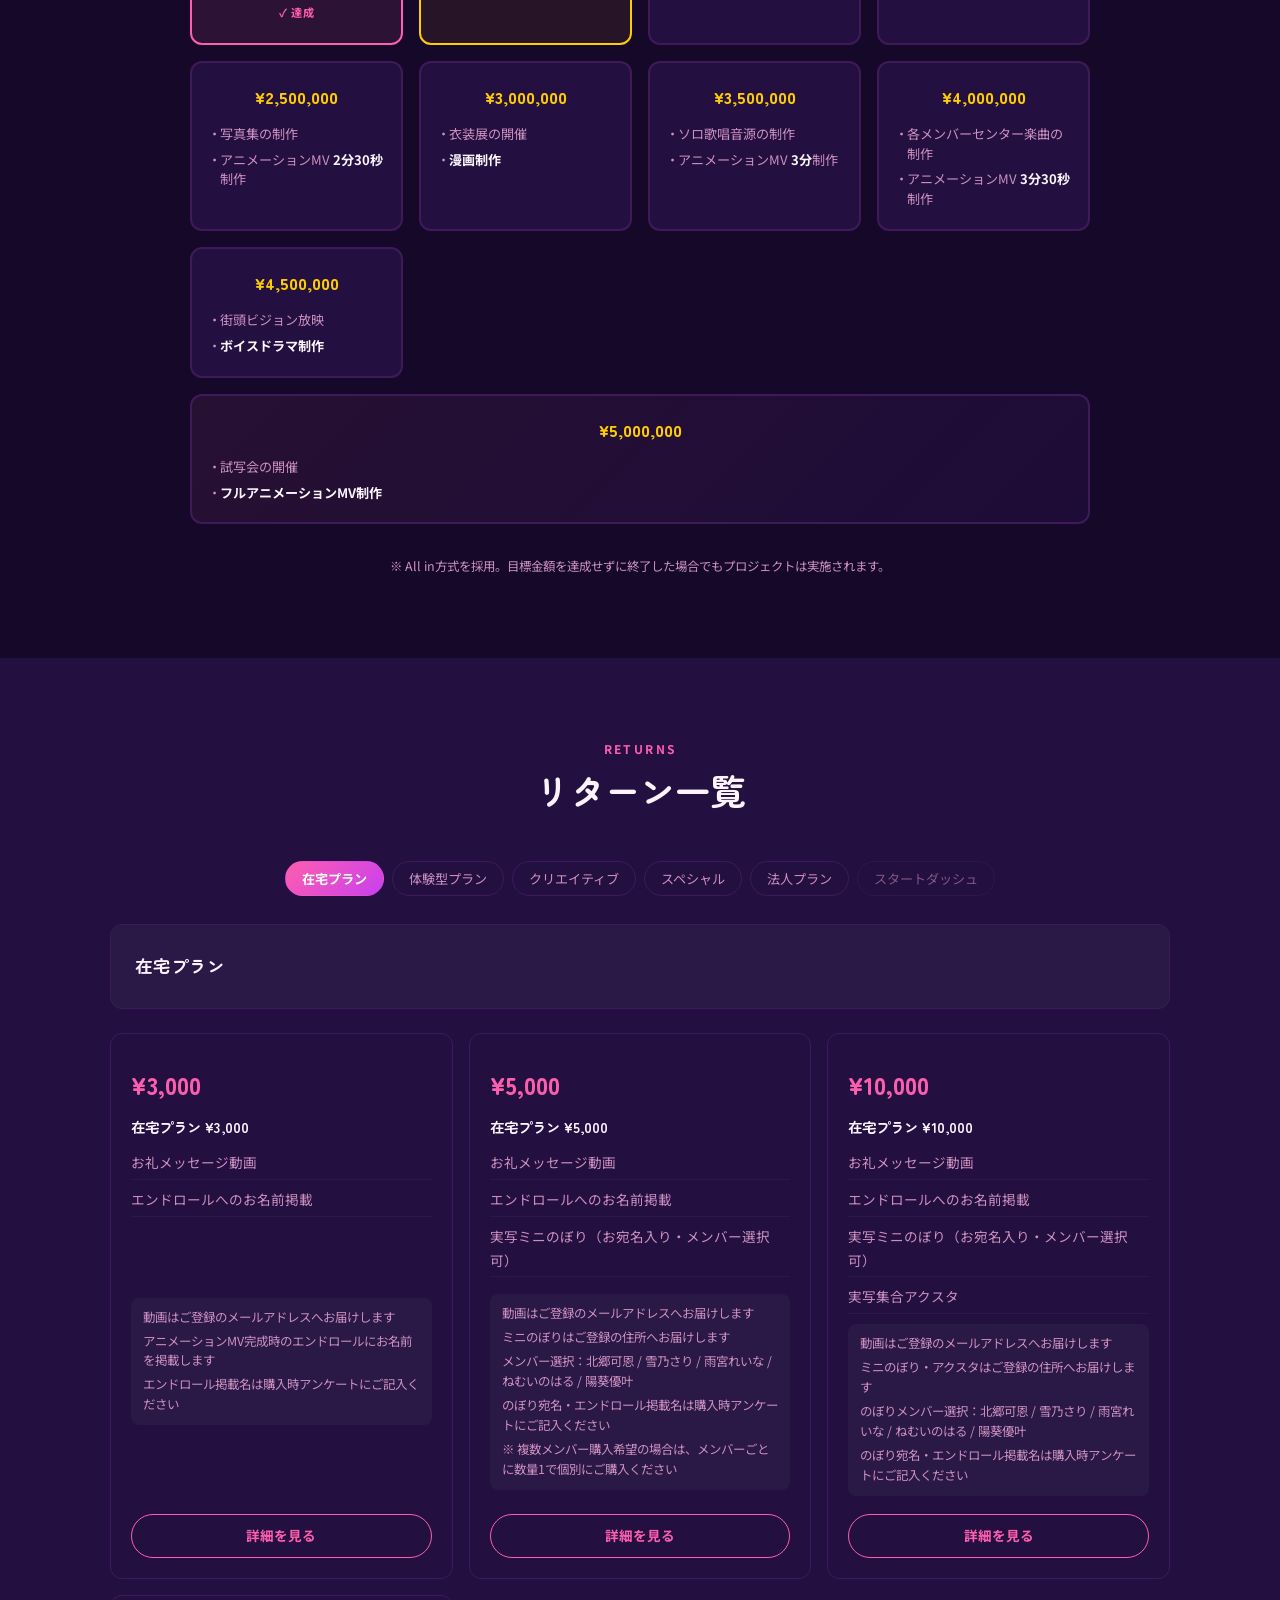
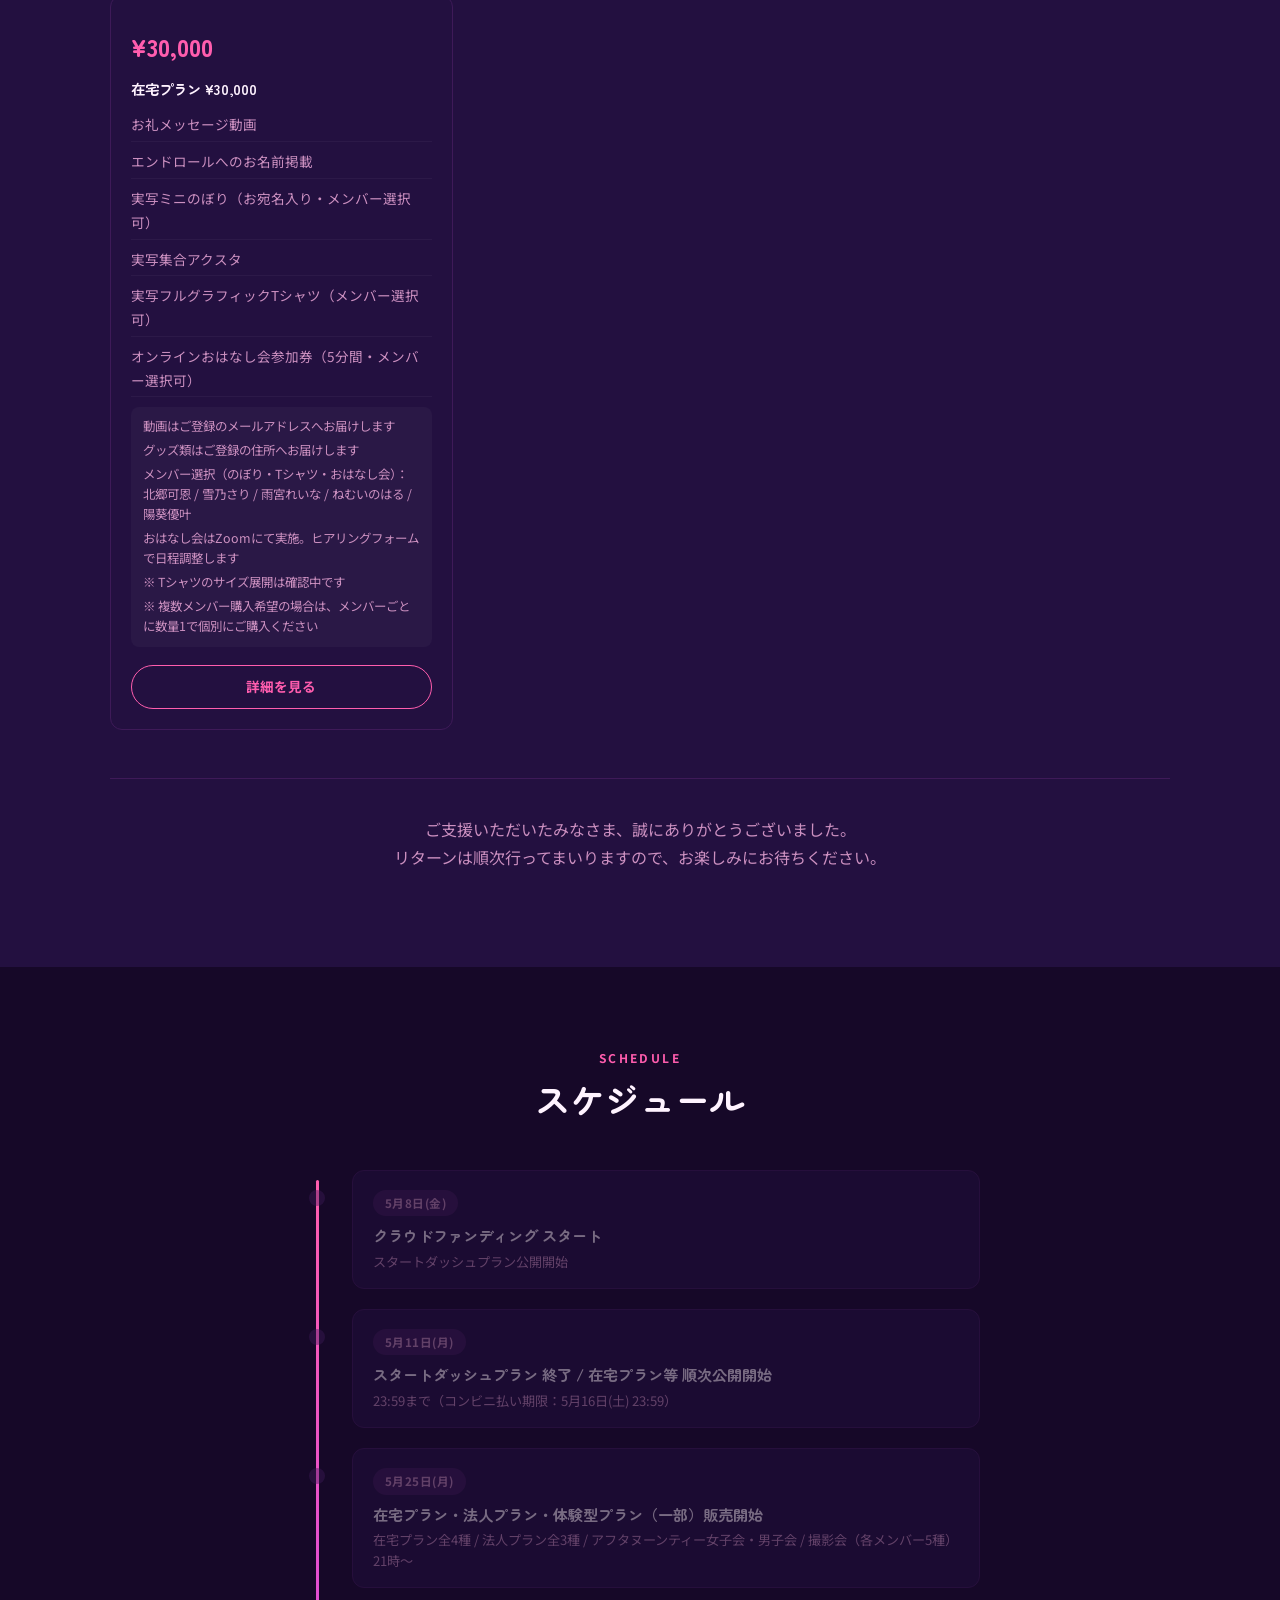
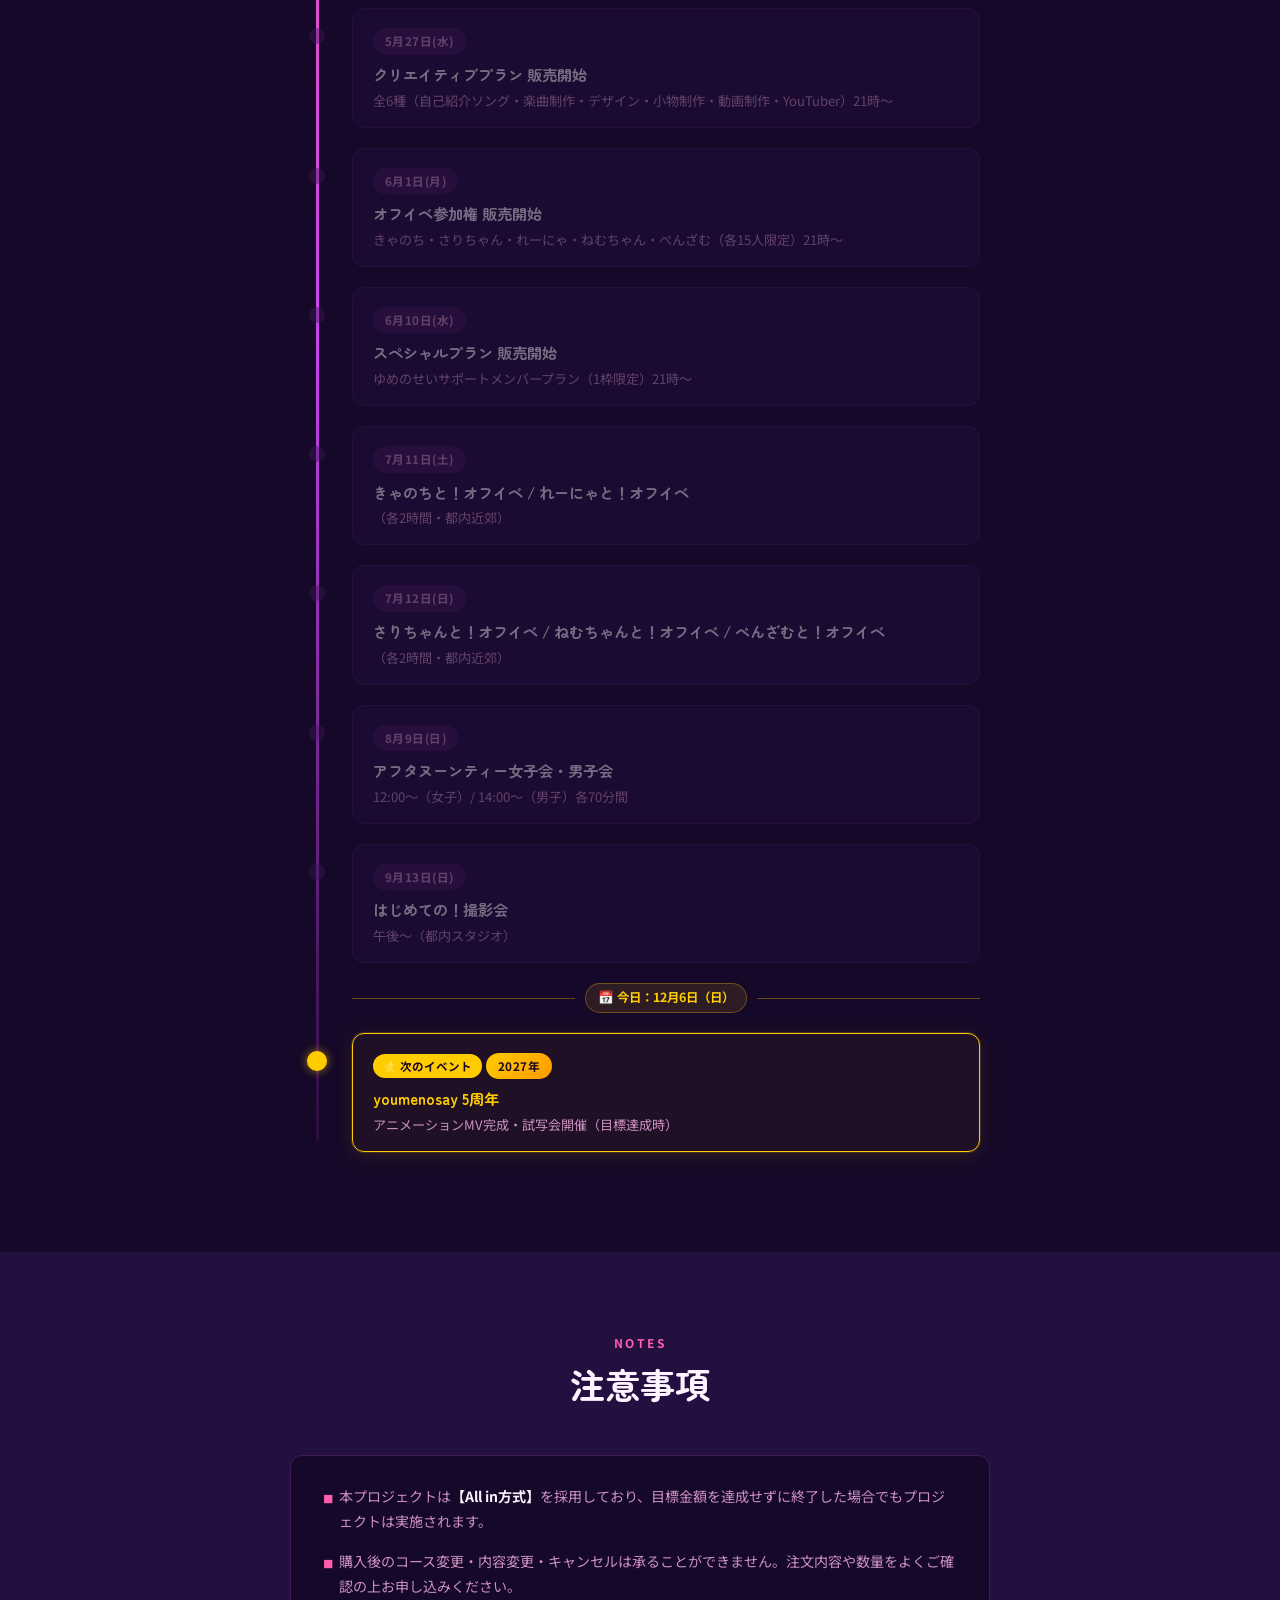
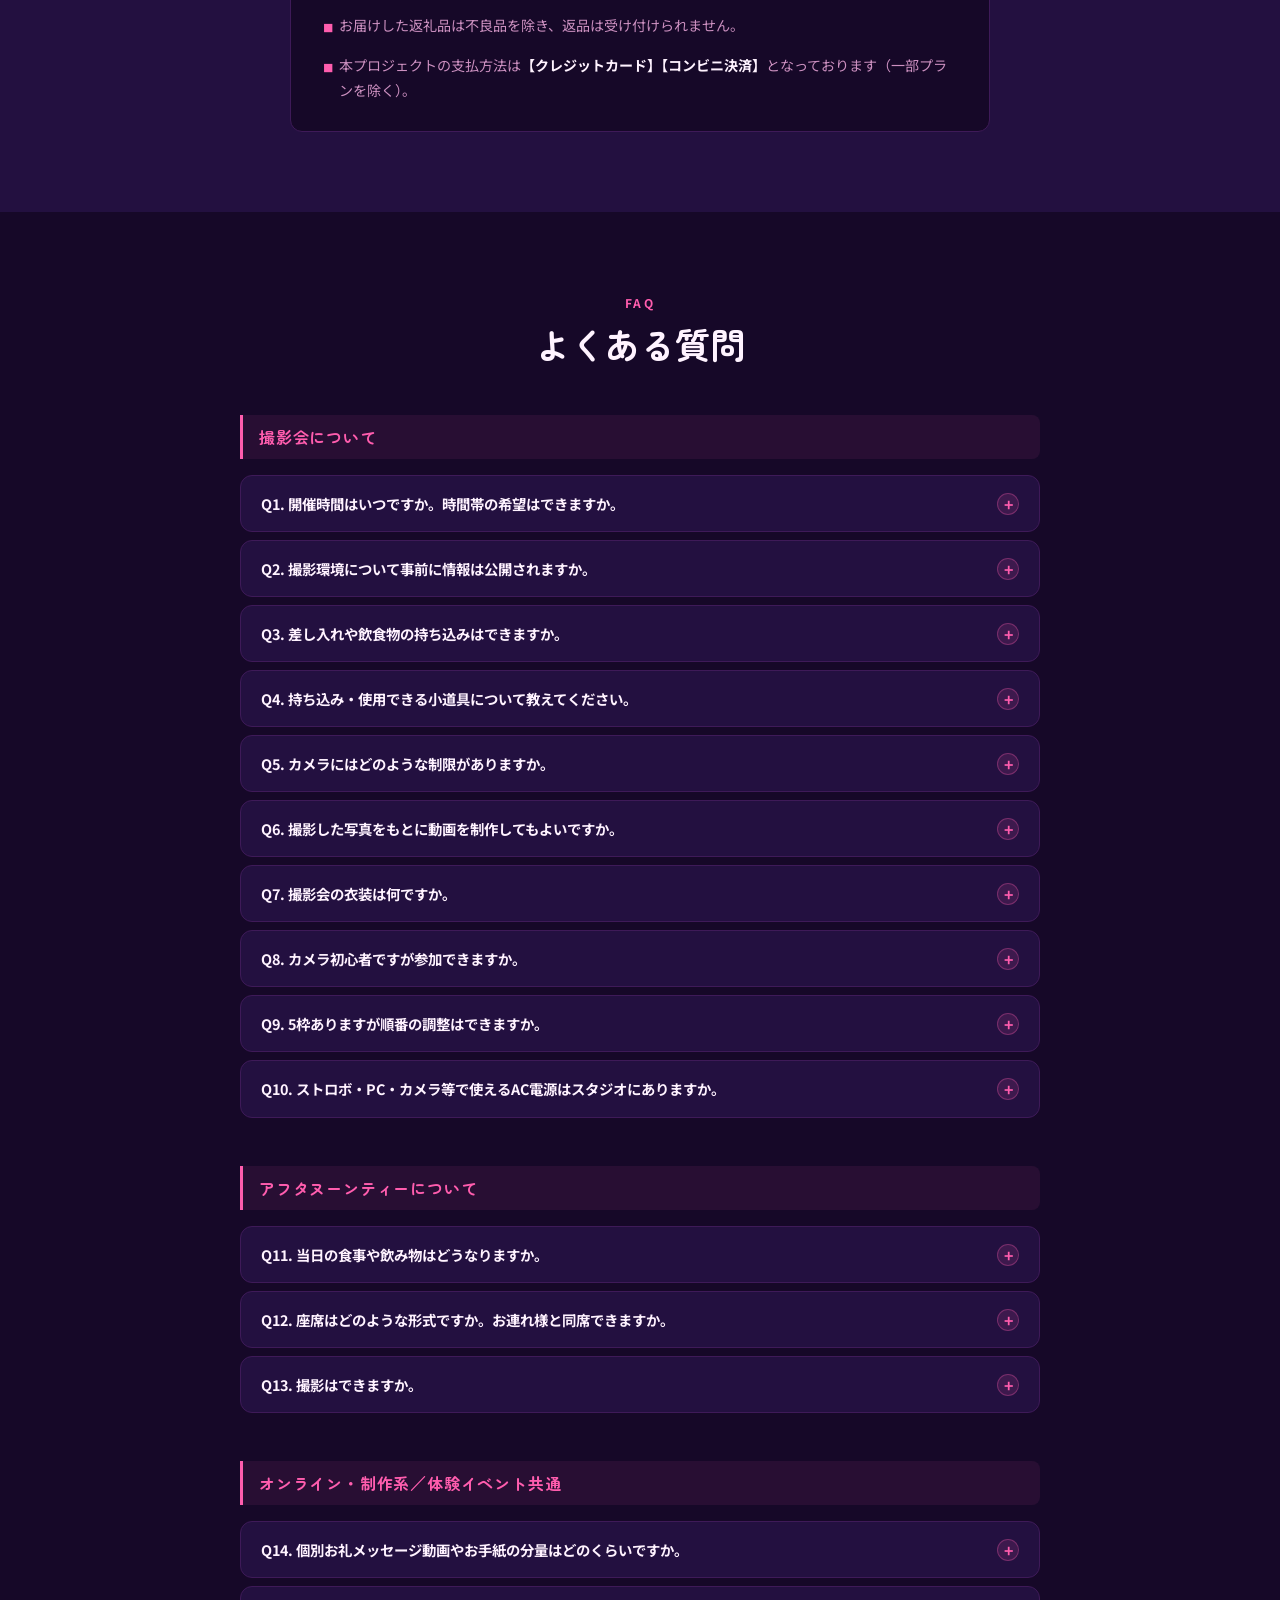
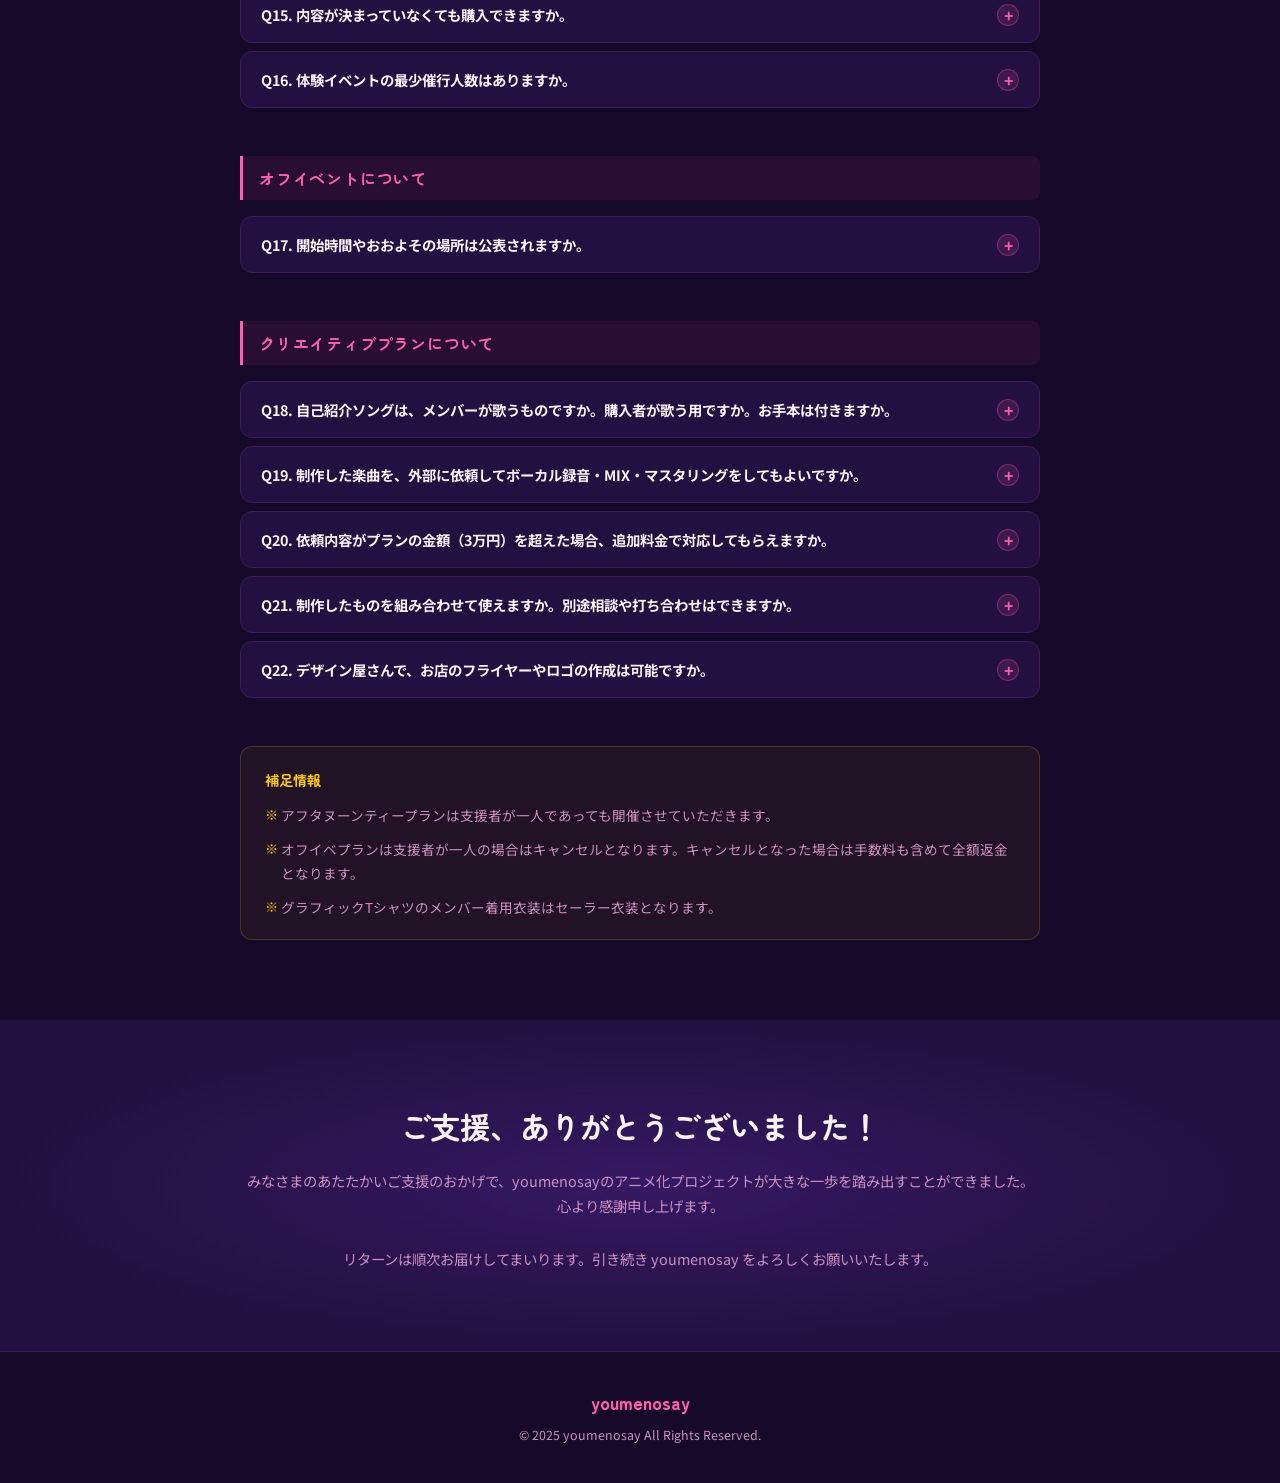
==== commit c60791b5: "Add files via upload" ====
--- a/index.html
+++ b/index.html
@@ -28,7 +28,7 @@
       <li><a href="#rewards">リターン</a></li>
       <li><a href="#schedule">スケジュール</a></li>
       <li><a href="#faq">FAQ</a></li>
-      <li><a href="#support" class="nav-support-btn soreos-link">ソレオスで支援する</a></li>
+      <li><span class="nav-thanks-badge">ご支援ありがとうございました</span></li>
     </ul>
   </div>
 </nav>
@@ -57,11 +57,10 @@
       <span class="hero-goal-label">最終目標金額</span>
       <strong class="hero-goal-num" id="goalAmountDisplay">¥5,000,000</strong>
     </div>
-    <a href="#" class="btn-hero soreos-link">
-      <span>ソレオスで支援する</span>
-      <svg width="18" height="18" viewBox="0 0 24 24" fill="none" stroke="currentColor" stroke-width="2.5" aria-hidden="true"><path d="M5 12h14M12 5l7 7-7 7"/></svg>
-    </a>
-    <p class="hero-platform-note">アニメイト運営 クラウドファンディング「ソレオス」</p>
+    <div class="btn-hero-thanks">
+      <span>ご支援ありがとうございました</span>
+    </div>
+    <p class="hero-platform-note">クラウドファンディングは終了いたしました</p>
 
     <!-- タイトル下部メインビジュアル -->
     <div class="hero-img-below" id="heroImgBelow" style="display:none">
@@ -348,8 +347,7 @@
     </div>
 
     <div class="rewards-cta fade-in">
-      <p>すべてのリターンはソレオスでご購入いただけます</p>
-      <a href="#" class="btn btn-primary btn-large soreos-link">ソレオスで支援する →</a>
+      <p>ご支援いただいたみなさま、誠にありがとうございました。<br>リターンは順次行ってまいりますので、お楽しみにお待ちください。</p>
     </div>
     <div class="cb-slot" id="cb-rewards-bottom"></div>
   </div>
@@ -551,10 +549,9 @@
 <!-- ===== SUPPORT CTA ===== -->
 <section id="support" class="section cta-section">
   <div class="container">
-    <h2 class="fade-in">あなたの支援が、夢を現実にします。</h2>
-    <p class="fade-in">youmenosayと一緒に、アニメ化という夢への第一歩を踏み出しましょう！</p>
-    <a href="#" class="btn btn-primary btn-large soreos-link fade-in">ソレオスで支援する →</a>
-    <p class="cta-note fade-in">アニメイト運営 クラウドファンディングプラットフォーム「ソレオス」</p>
+    <h2 class="fade-in">ご支援、ありがとうございました！</h2>
+    <p class="fade-in">みなさまのあたたかいご支援のおかげで、youmenosayのアニメ化プロジェクトが大きな一歩を踏み出すことができました。<br>心より感謝申し上げます。</p>
+    <p class="cta-note fade-in">リターンは順次お届けしてまいります。引き続き youmenosay をよろしくお願いいたします。</p>
   </div>
 </section>
 
--- a/style.css
+++ b/style.css
@@ -164,6 +164,18 @@
 
 .nav-links .nav-support-btn:hover { opacity: 0.85; }
 
+.nav-thanks-badge {
+  display:       inline-block;
+  padding:       7px 14px;
+  border-radius: 999px;
+  border:        1px solid var(--color-primary);
+  color:         var(--color-primary);
+  font-size:     0.78rem;
+  font-weight:   700;
+  white-space:   nowrap;
+  cursor:        default;
+}
+
 .nav-burger {
   display:         none;
   flex-direction:  column;
@@ -352,6 +364,21 @@
 .btn-hero:hover {
   transform:  translateY(-2px);
   box-shadow: 0 10px 40px rgba(255,93,174,0.7);
+}
+
+.btn-hero-thanks {
+  display:       inline-flex;
+  align-items:   center;
+  background:    rgba(255,93,174,0.1);
+  border:        2px solid var(--color-primary);
+  color:         var(--color-primary);
+  font-weight:   700;
+  font-size:     1rem;
+  padding:       14px 32px;
+  border-radius: 999px;
+  margin-bottom: 12px;
+  cursor:        default;
+  letter-spacing: 0.03em;
 }
 
 .hero-platform-note {
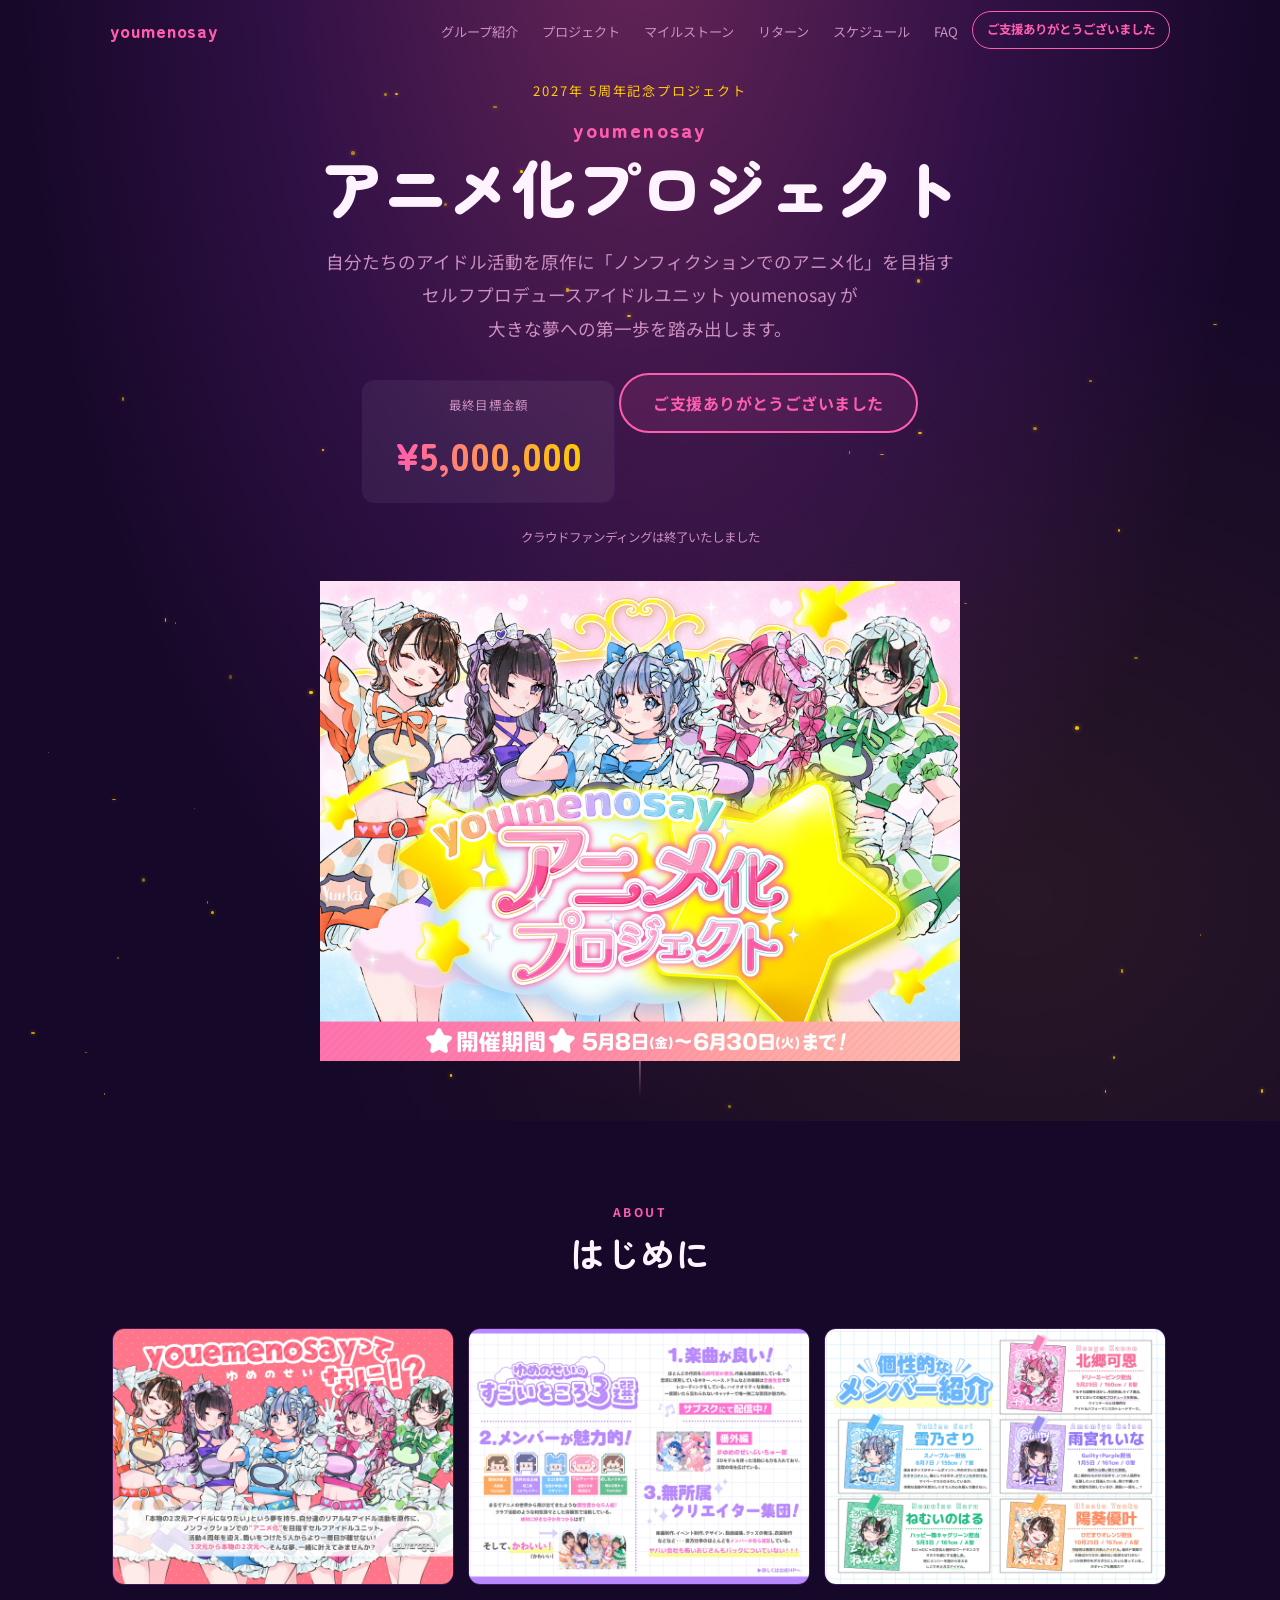
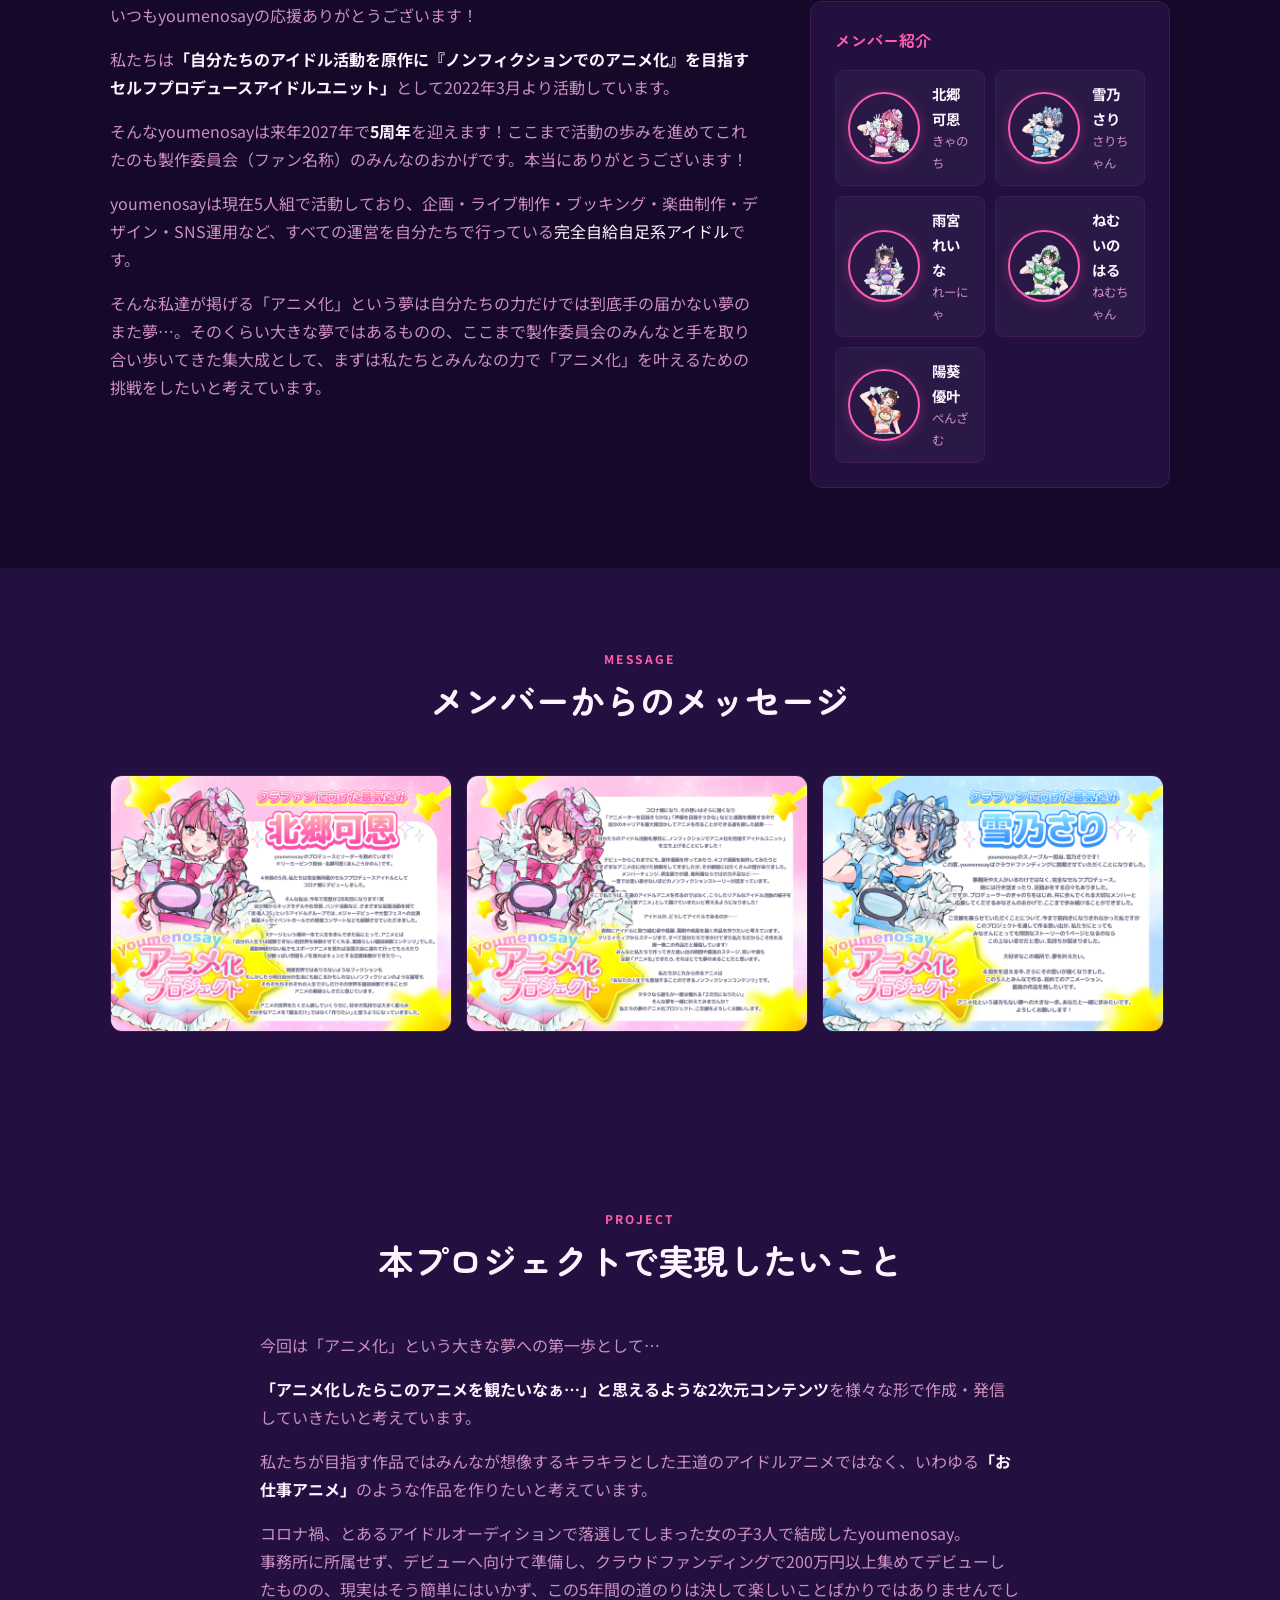
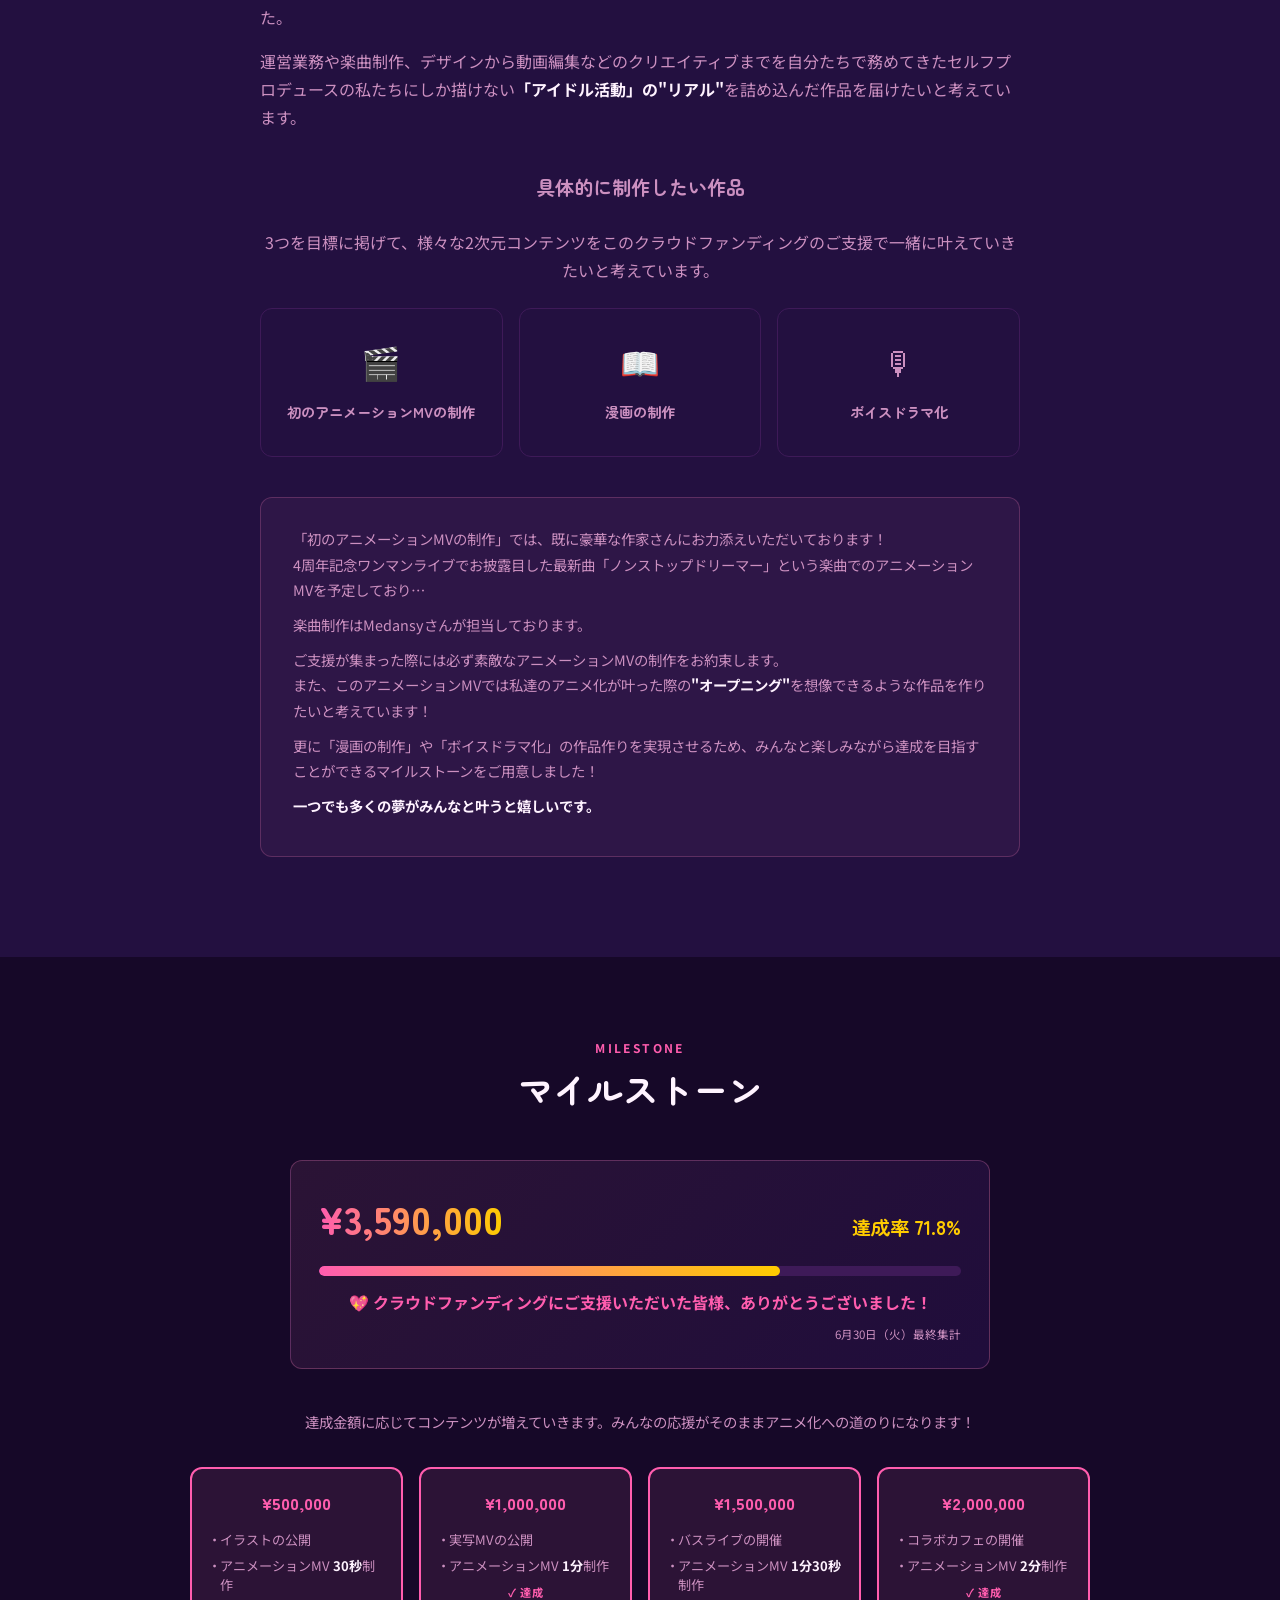
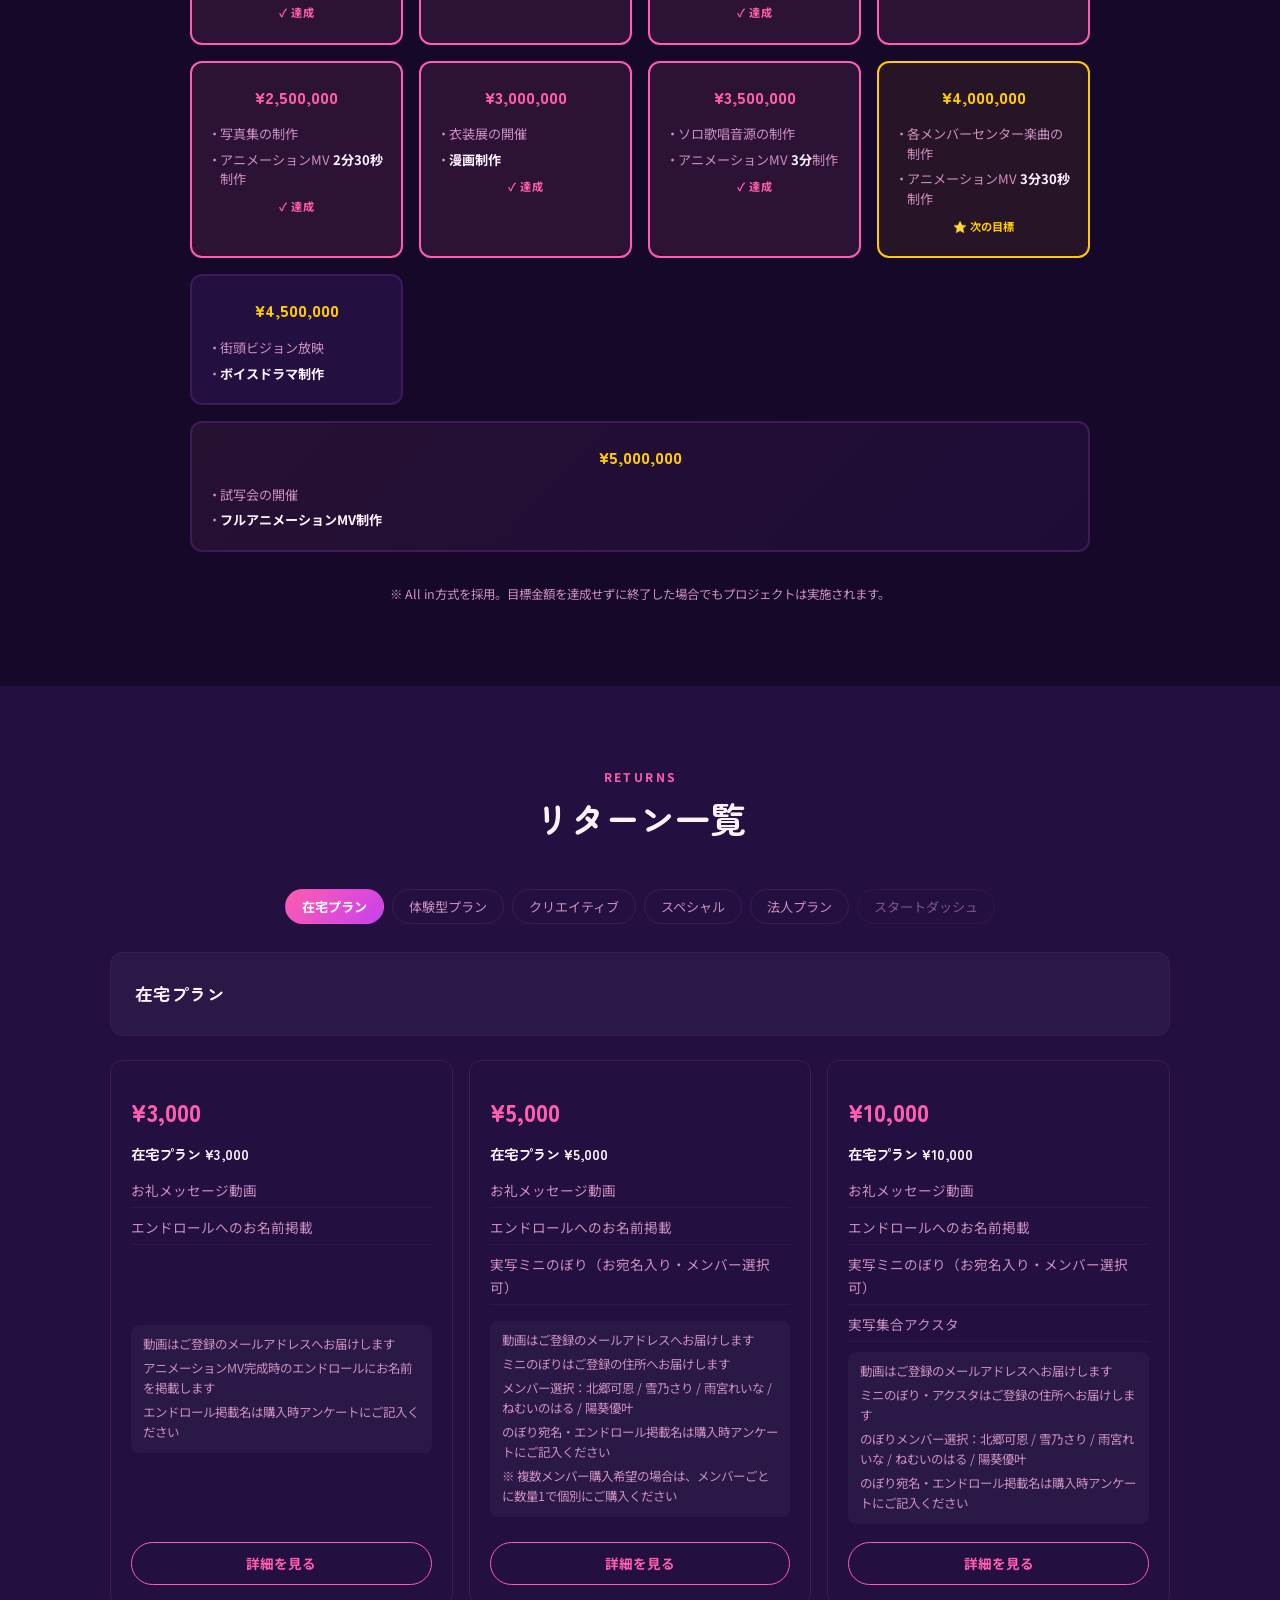
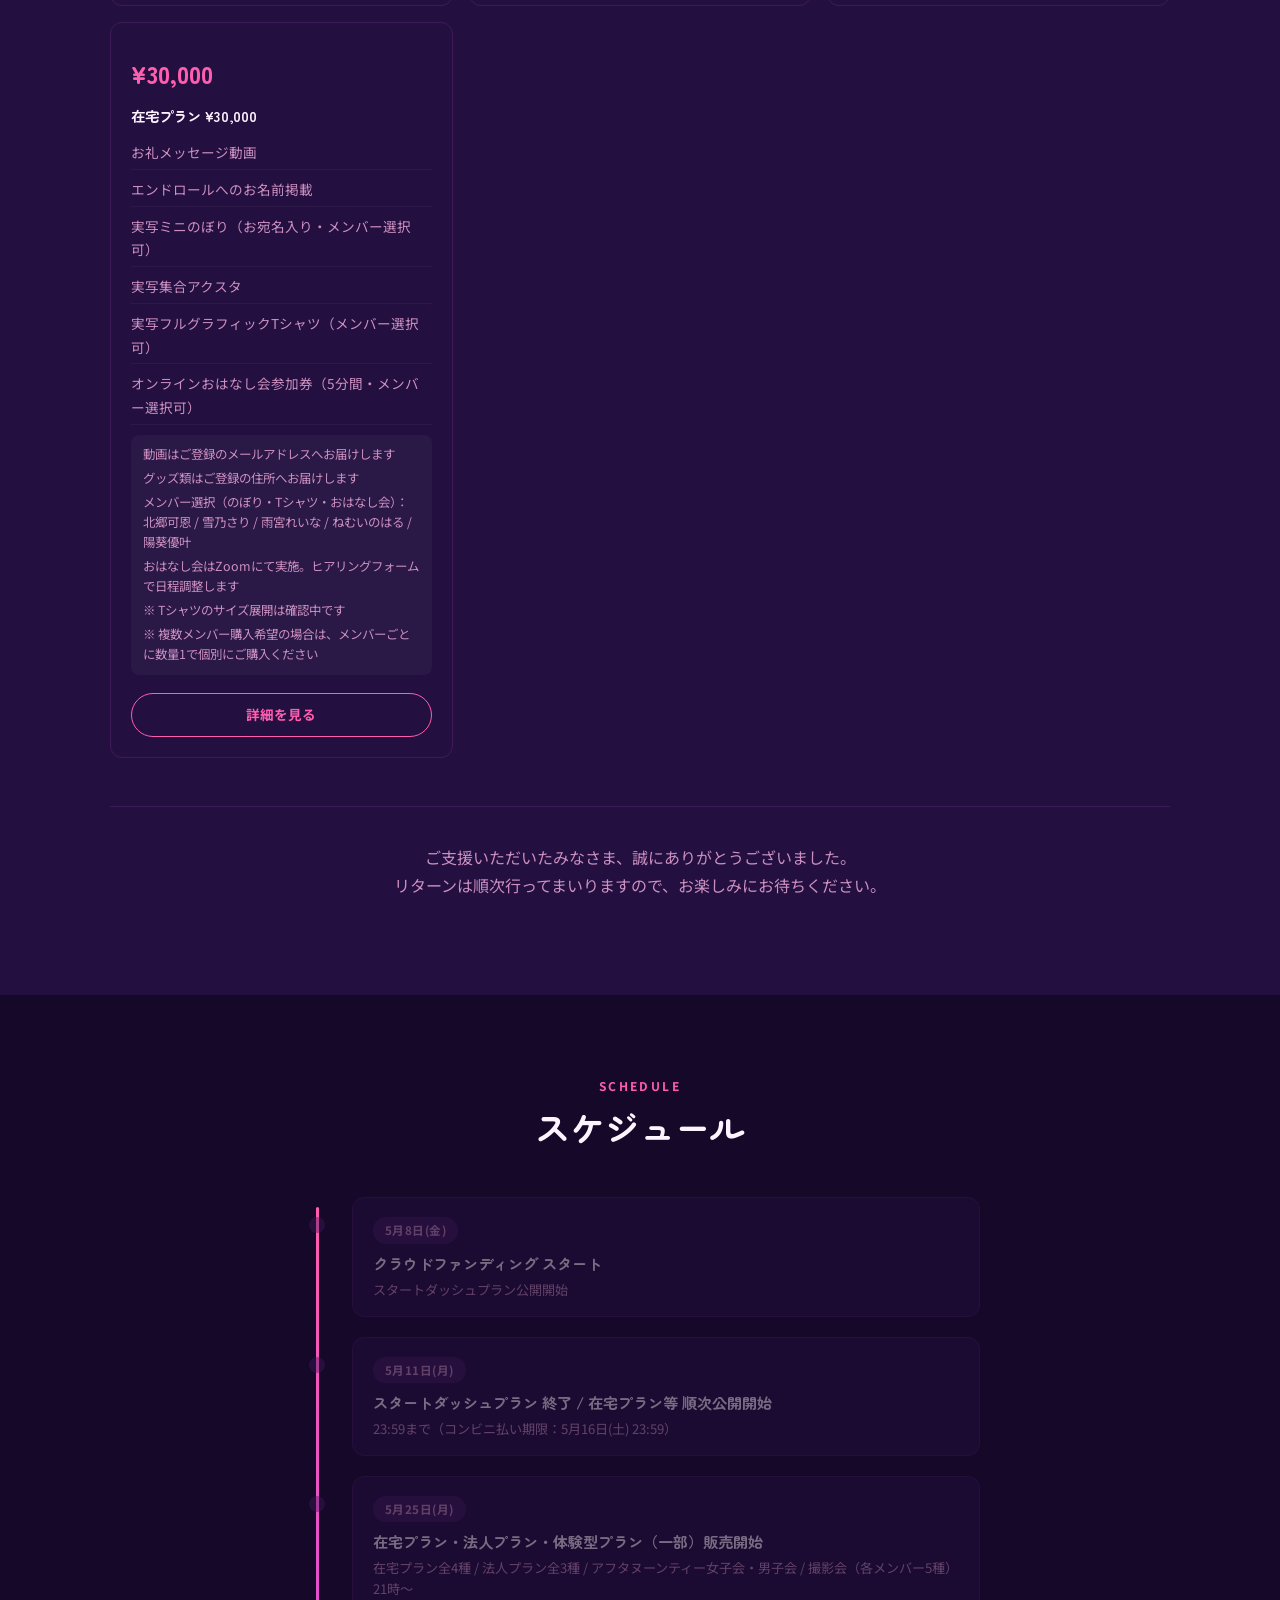
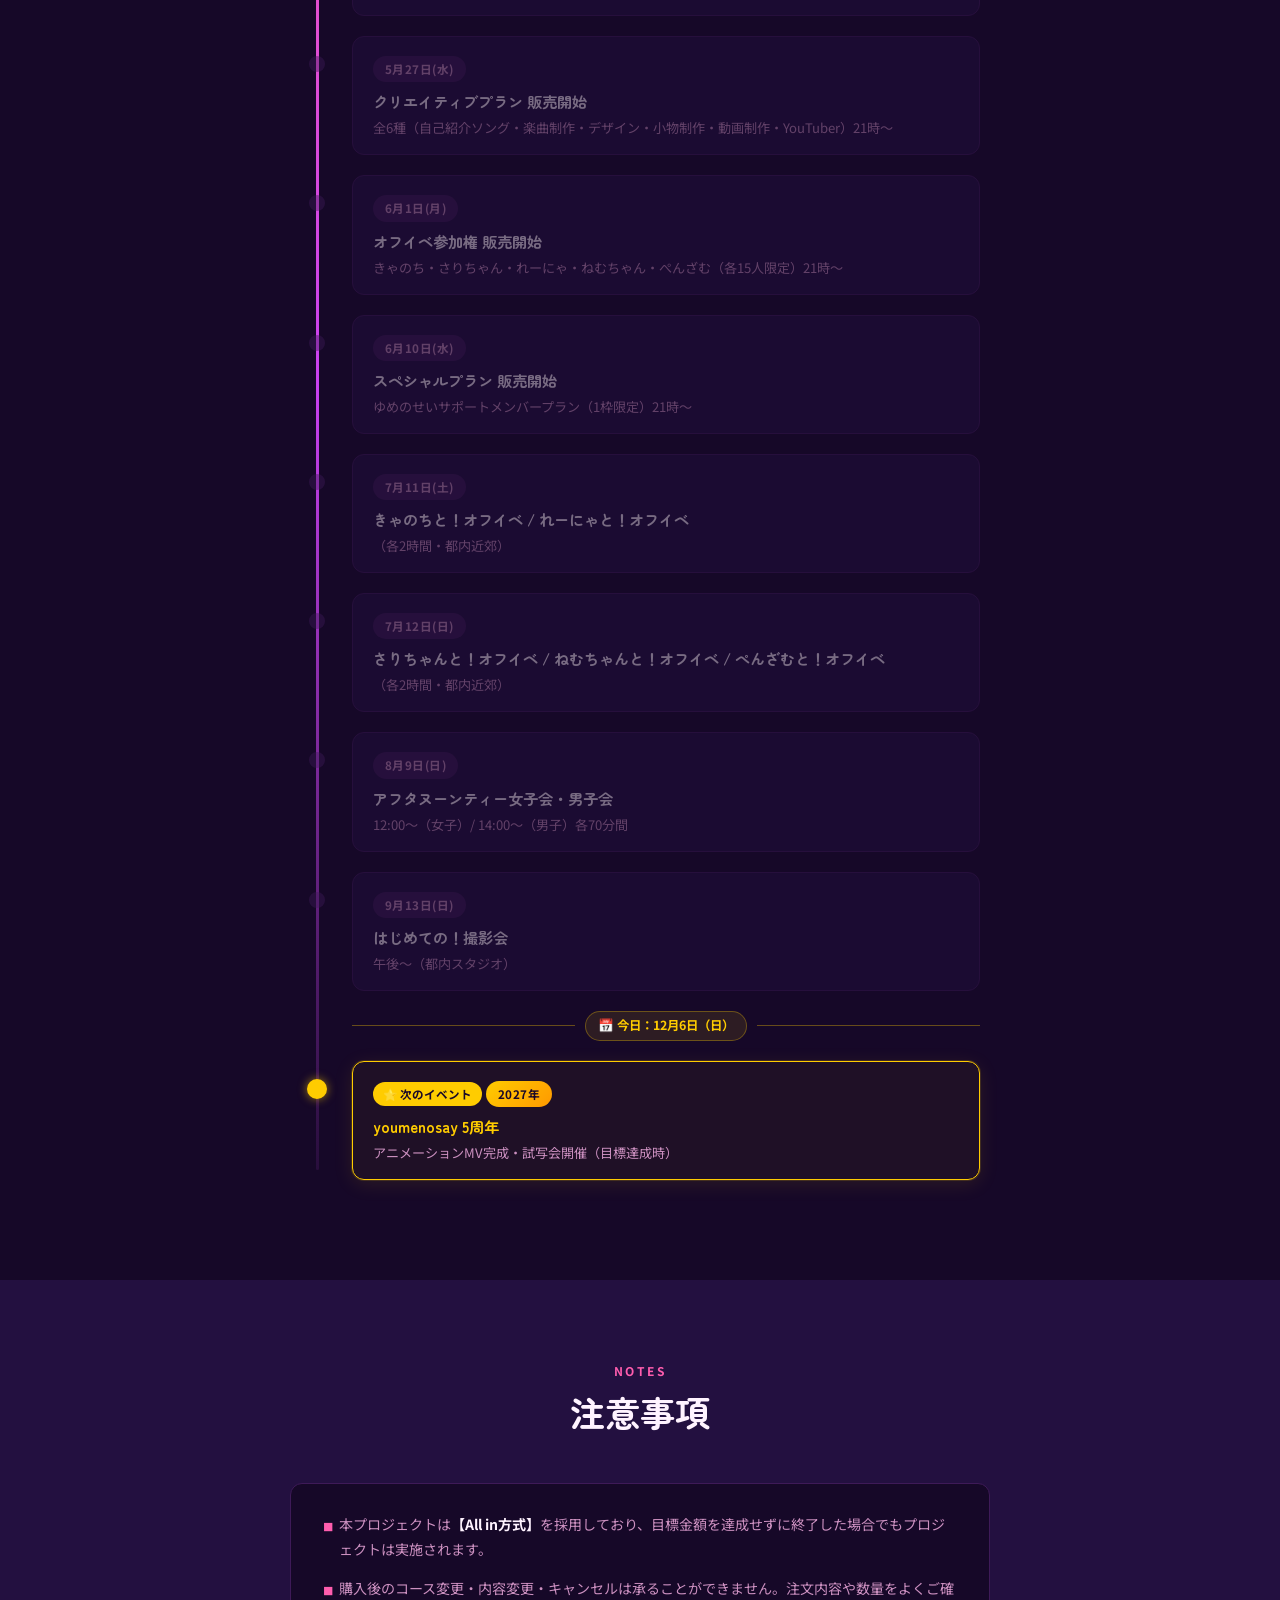
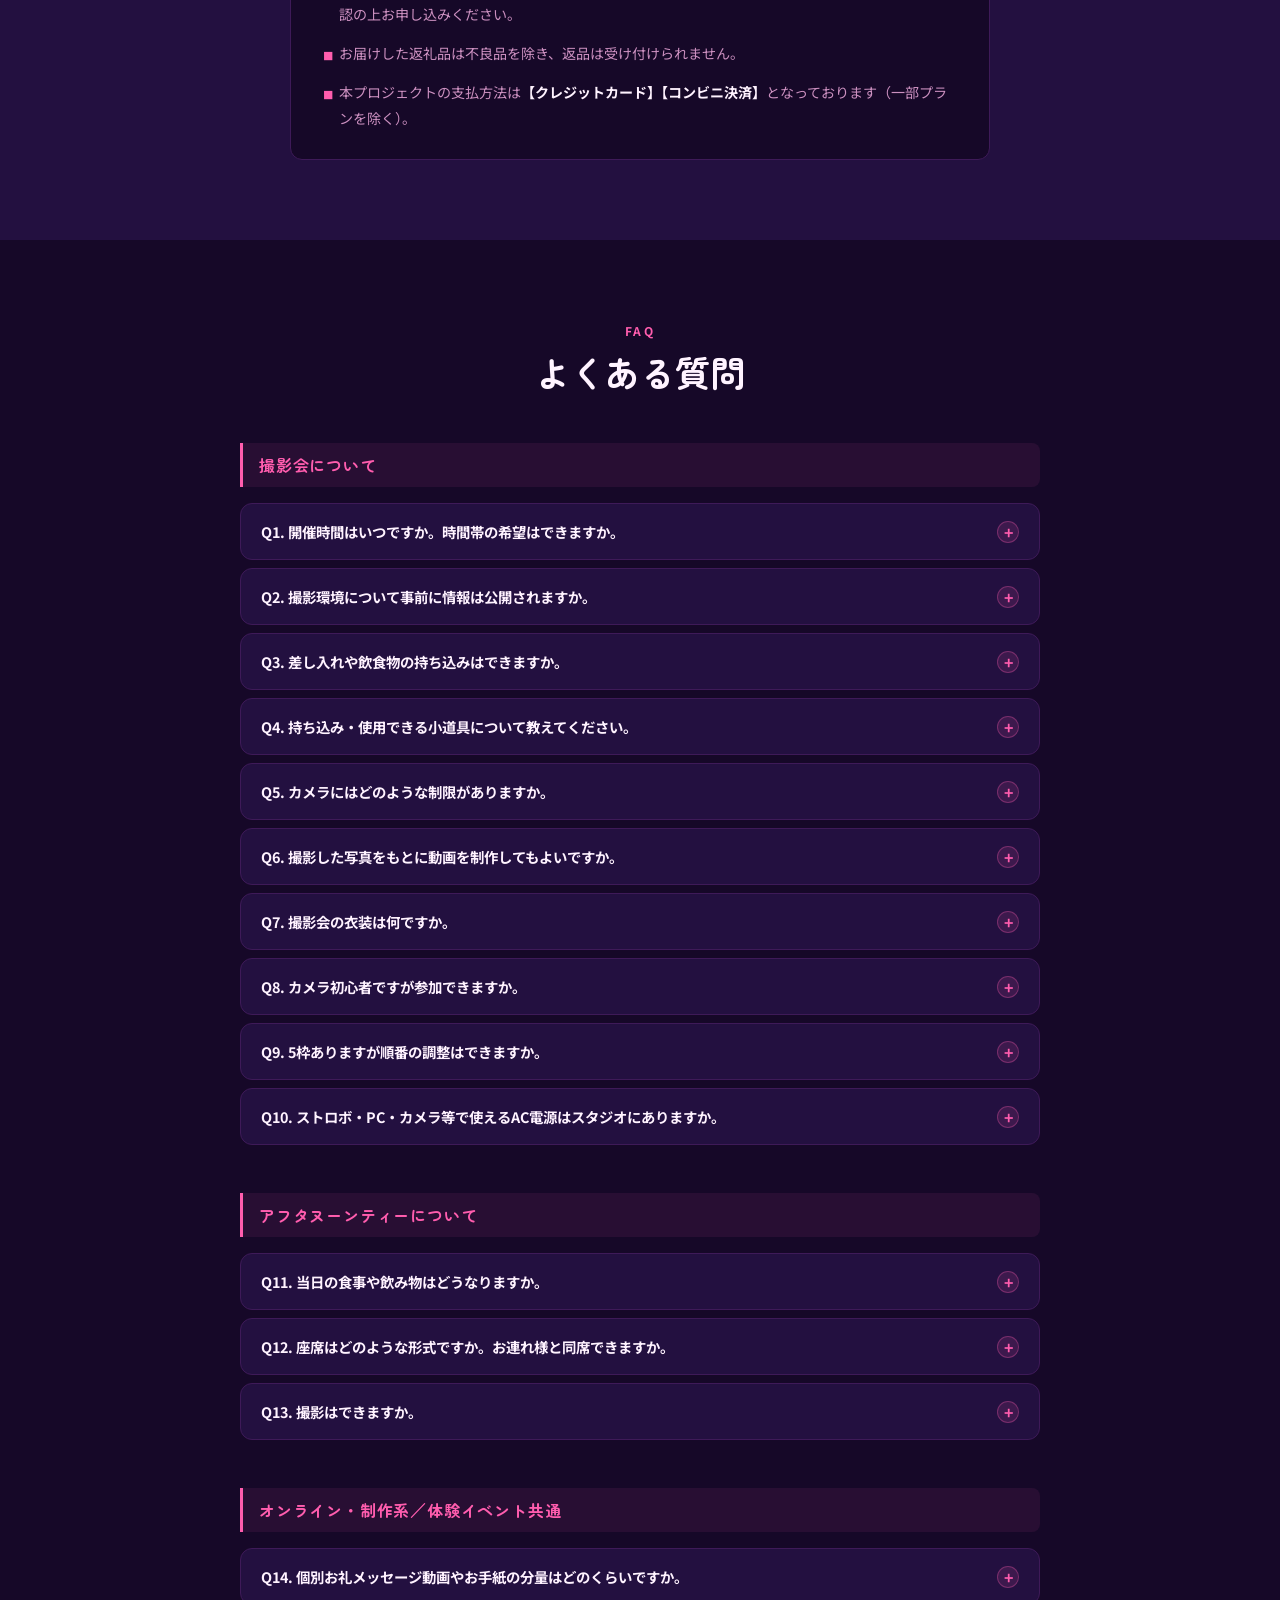
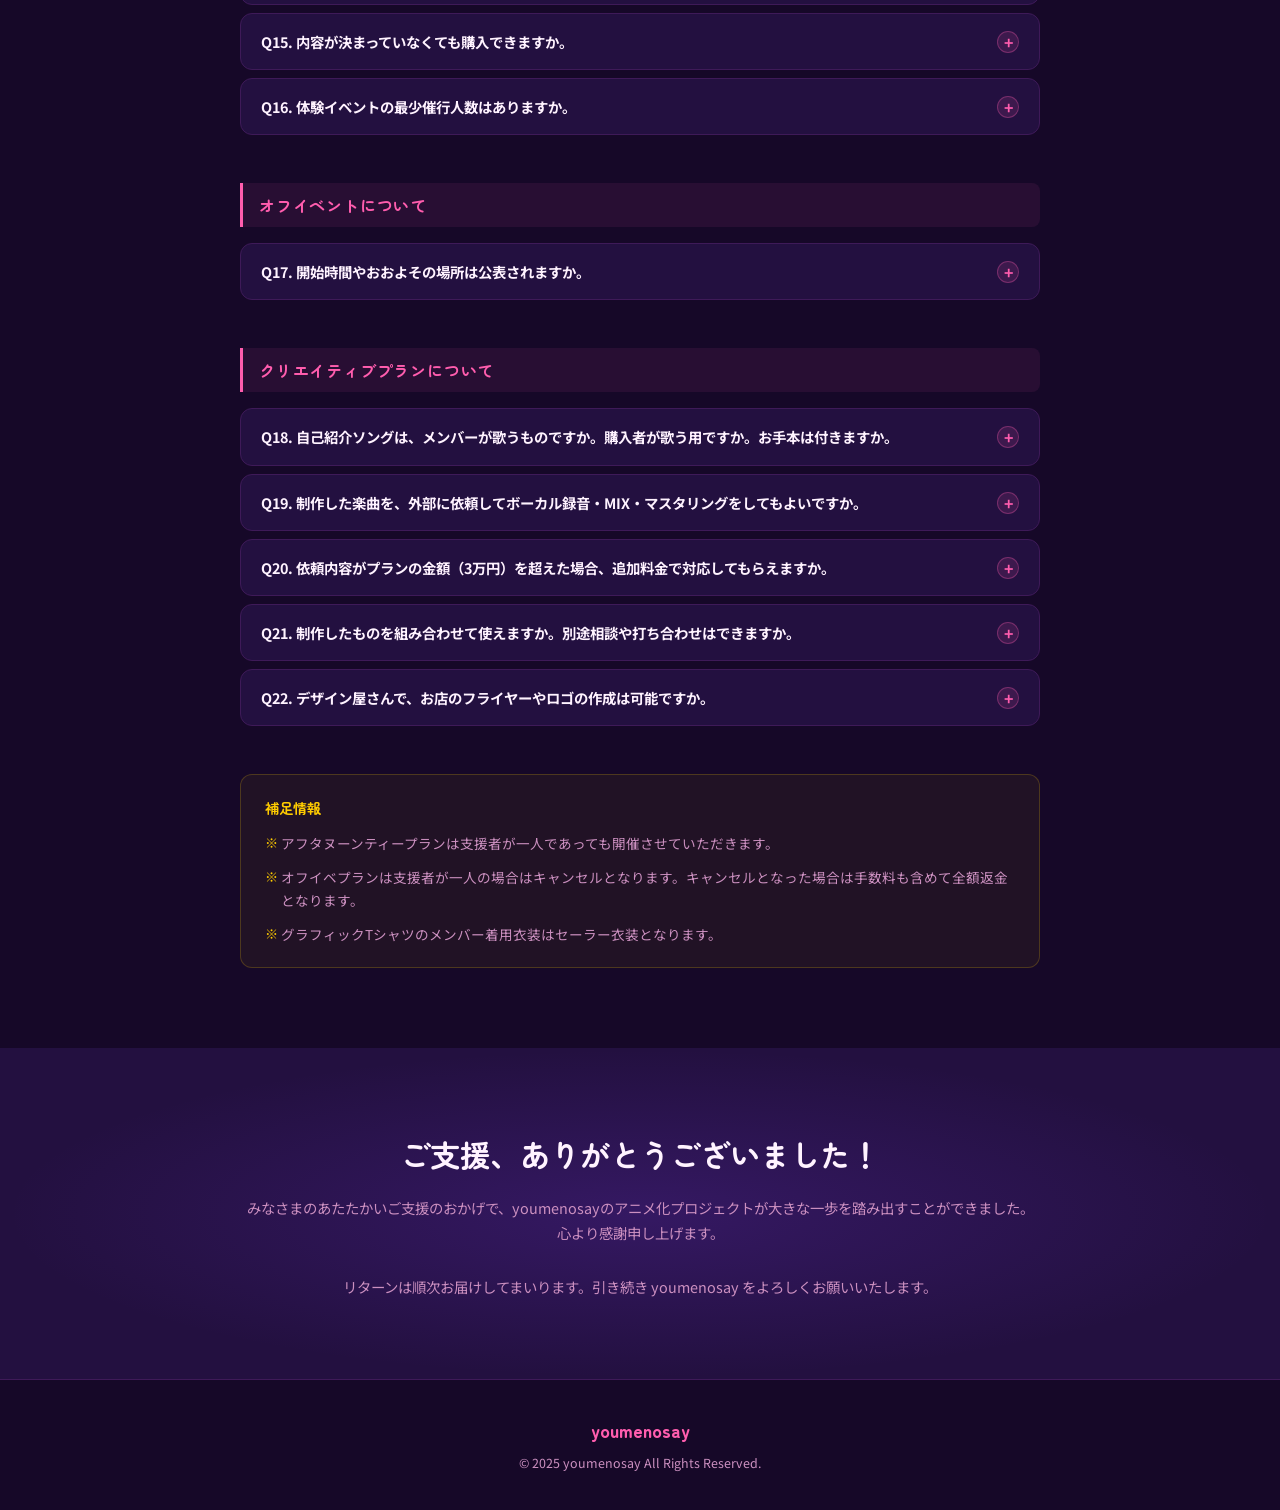
==== commit c3b0c10b: "Add files via upload" ====
--- a/index.html
+++ b/index.html
@@ -3,7 +3,7 @@
 <head>
   <meta charset="UTF-8">
   <meta name="viewport" content="width=device-width, initial-scale=1.0">
-  <meta name="description" content="youmenosayアニメ化プロジェクト。セルフプロデュースアイドルユニットyoumenosayの5周年に向けたクラウドファンディングです。">
+  <meta name="description" content="youmenosayアニメ化プロジェクト。セルフプロデュースアイドルユニットyoumenosayの5周年に向けたクラウドファンディングは、皆様のご支援により終了いたしました。心より感謝申し上げます。">
   <title>youmenosay アニメ化プロジェクト</title>
   <link rel="preconnect" href="https://fonts.googleapis.com">
   <link rel="preconnect" href="https://fonts.gstatic.com" crossorigin>
--- a/style.css
+++ b/style.css
@@ -1178,6 +1178,13 @@
 
 .btn-large { padding: 14px 36px; font-size: 0.95rem; }
 
+.btn-thanks {
+  background: rgba(255,93,174,0.1);
+  border:     2px solid var(--color-primary);
+  color:      var(--color-primary);
+  cursor:     default;
+}
+
 /* リターン比較表 */
 .comparison-wrap { text-align: center; }
 
